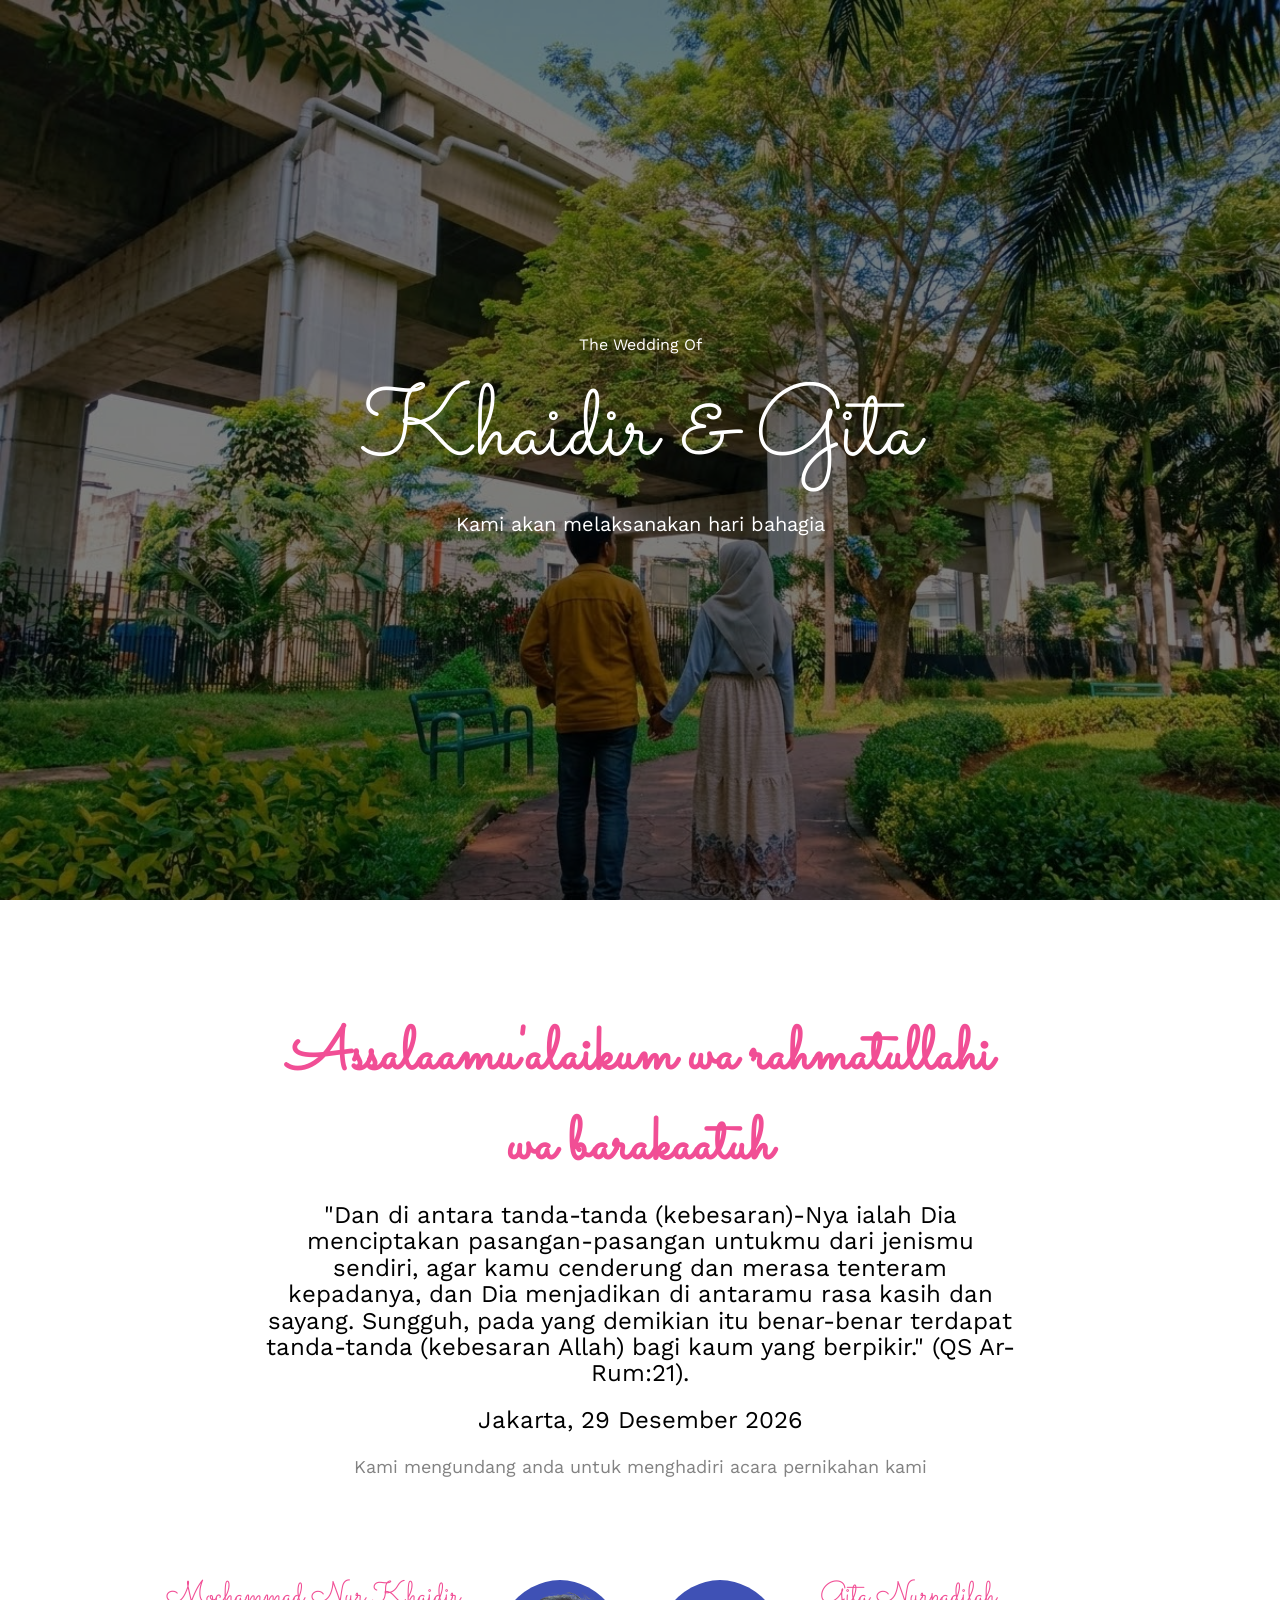
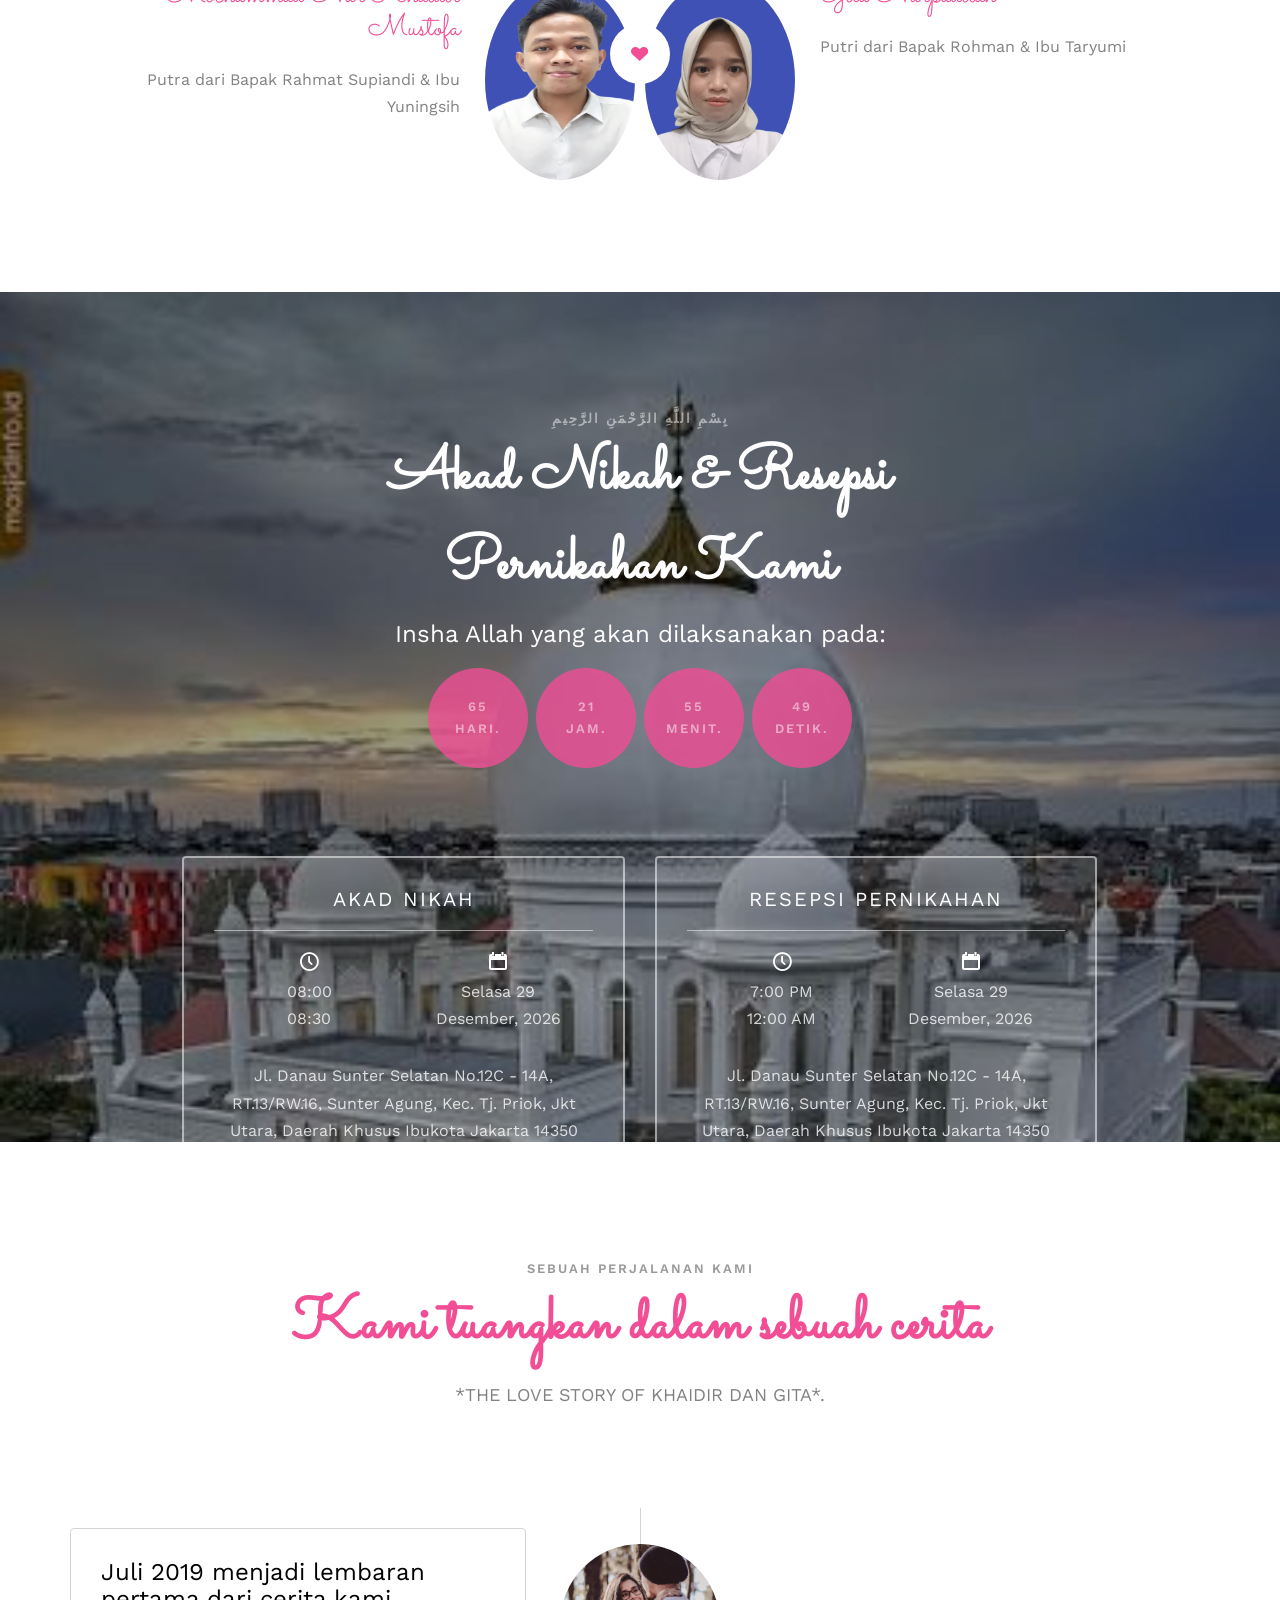
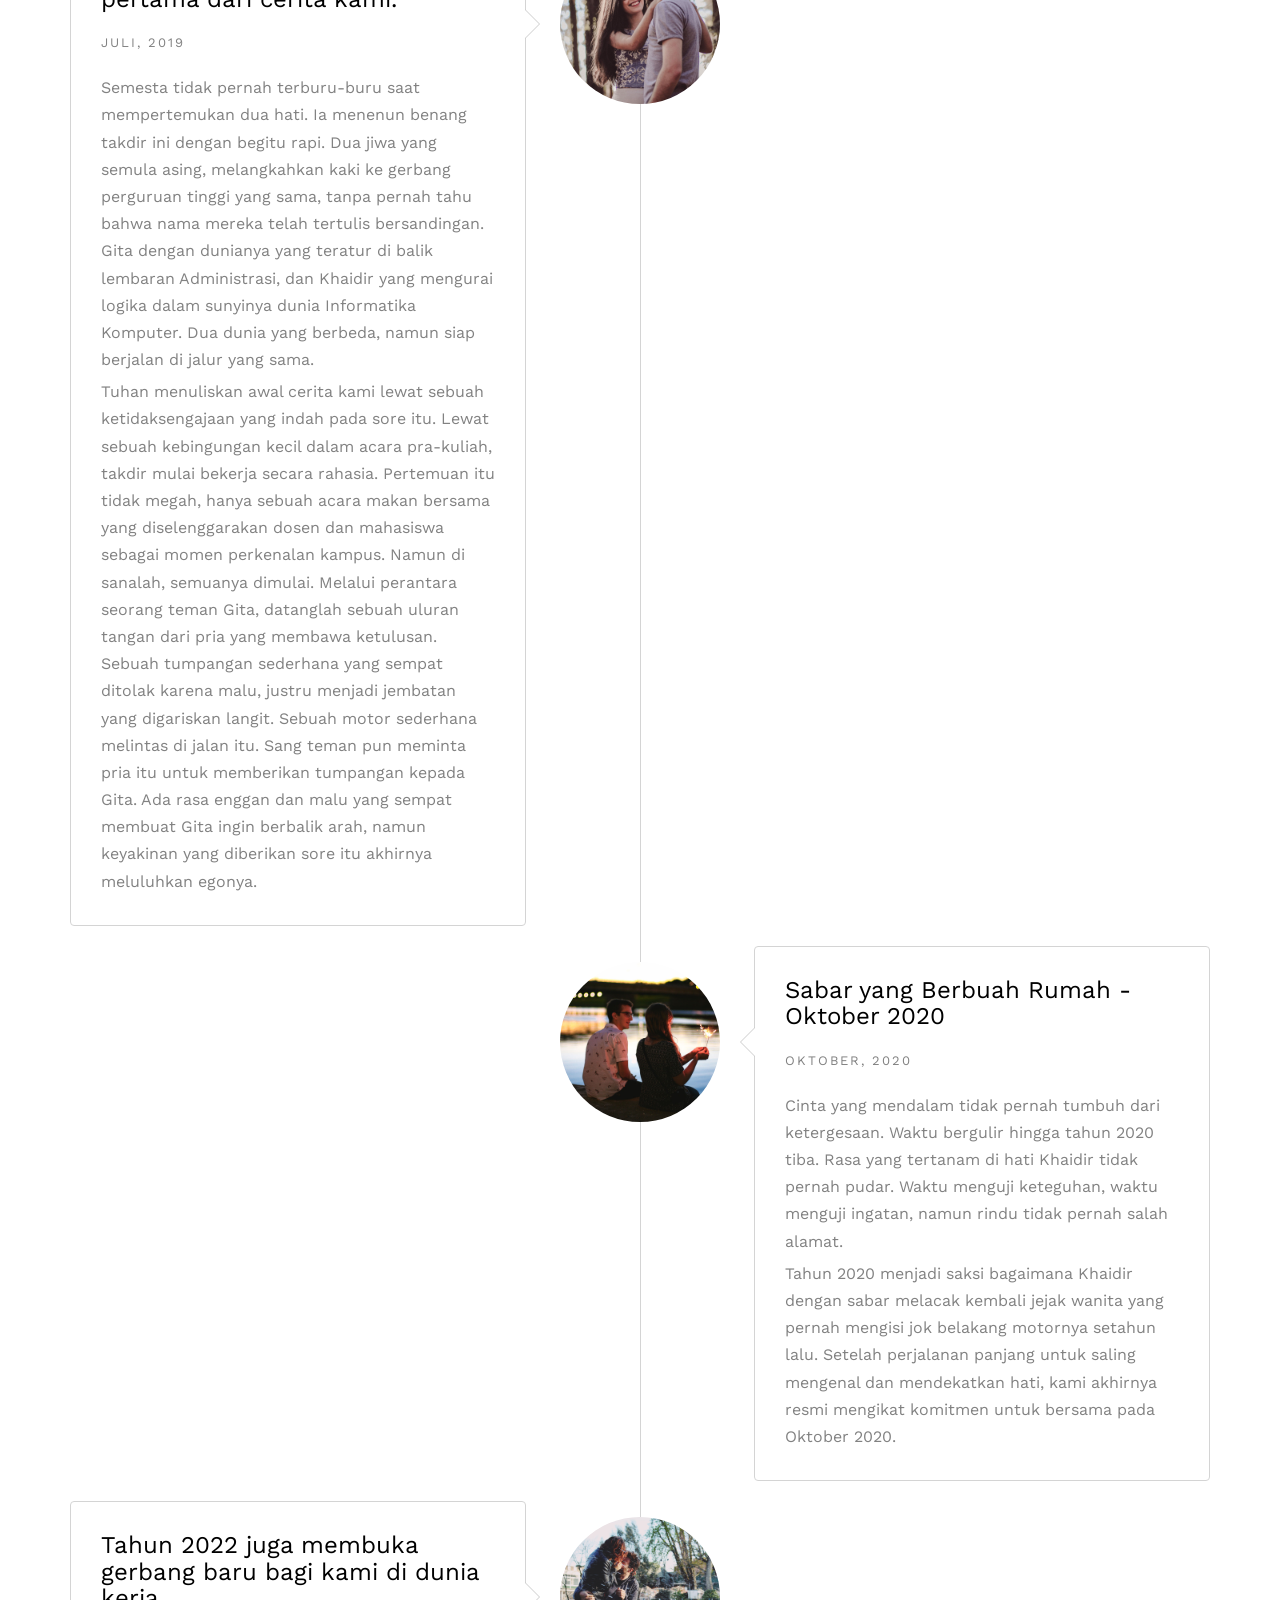
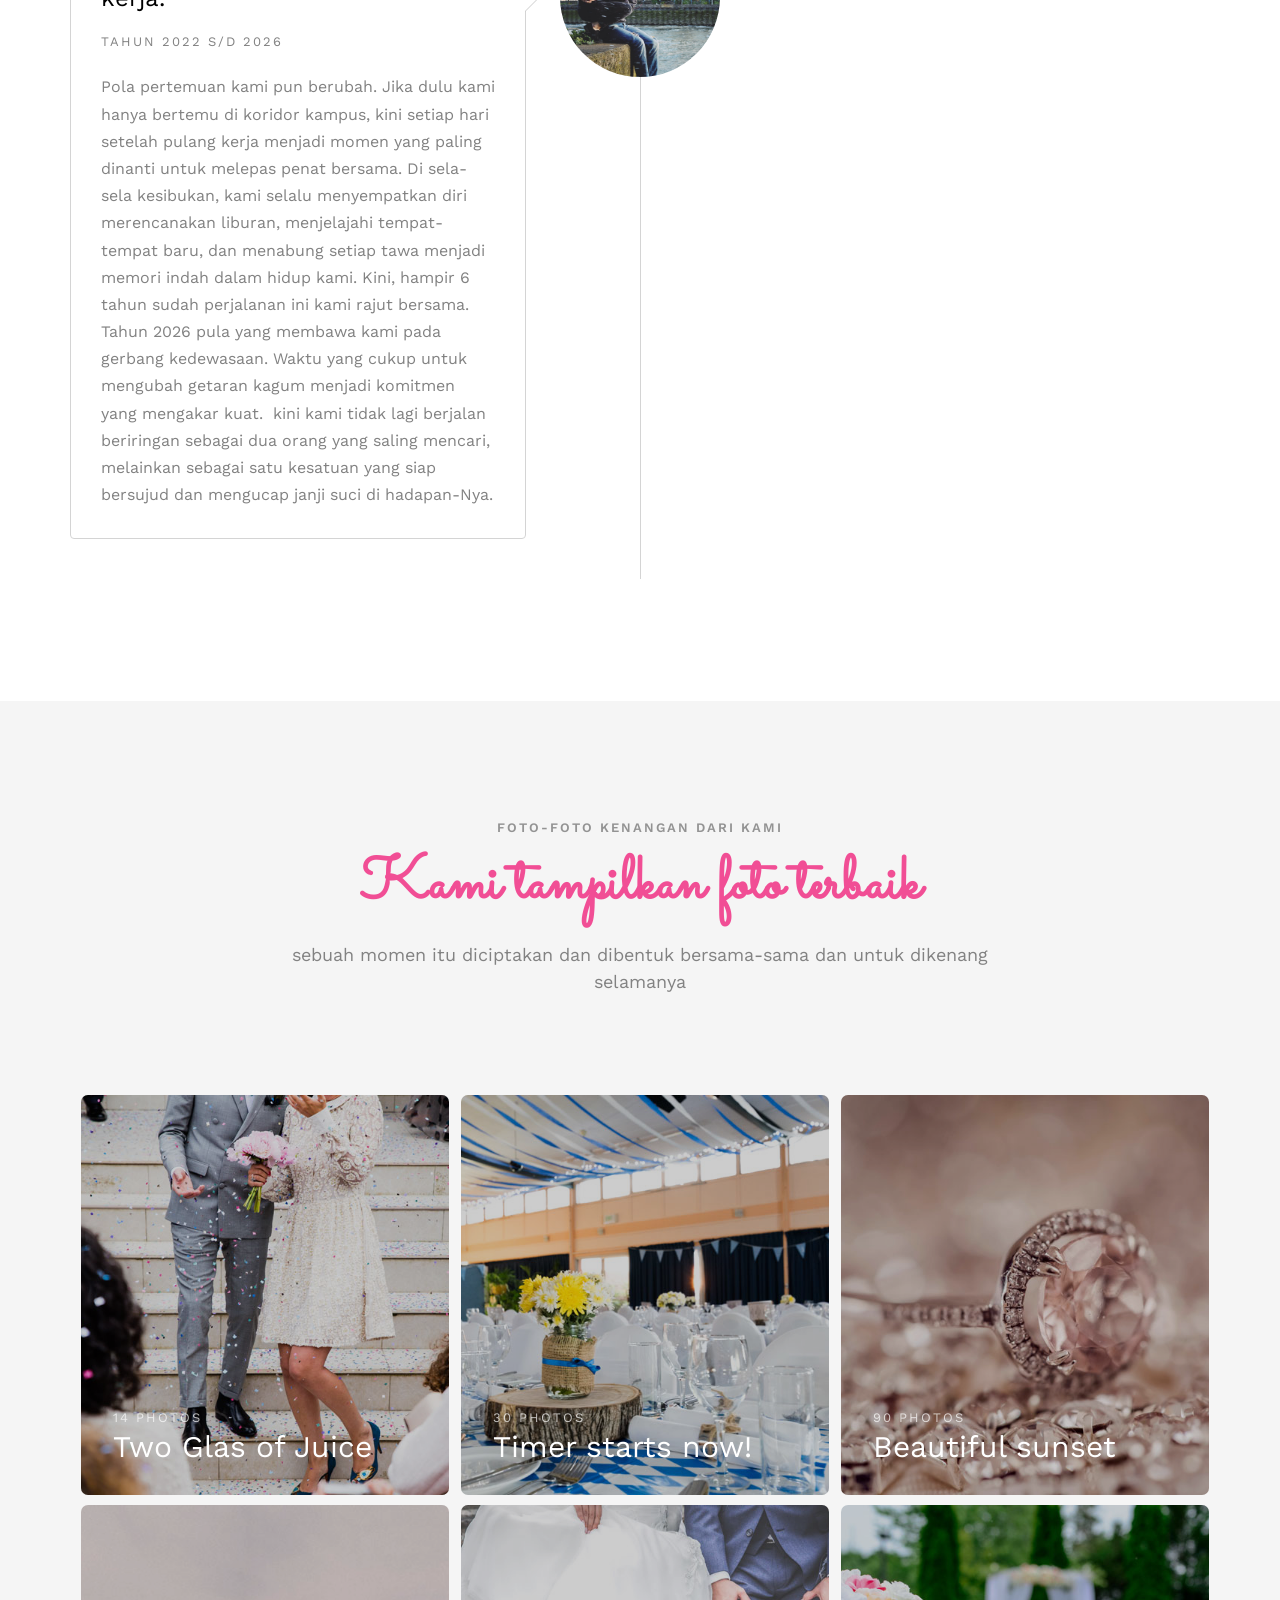
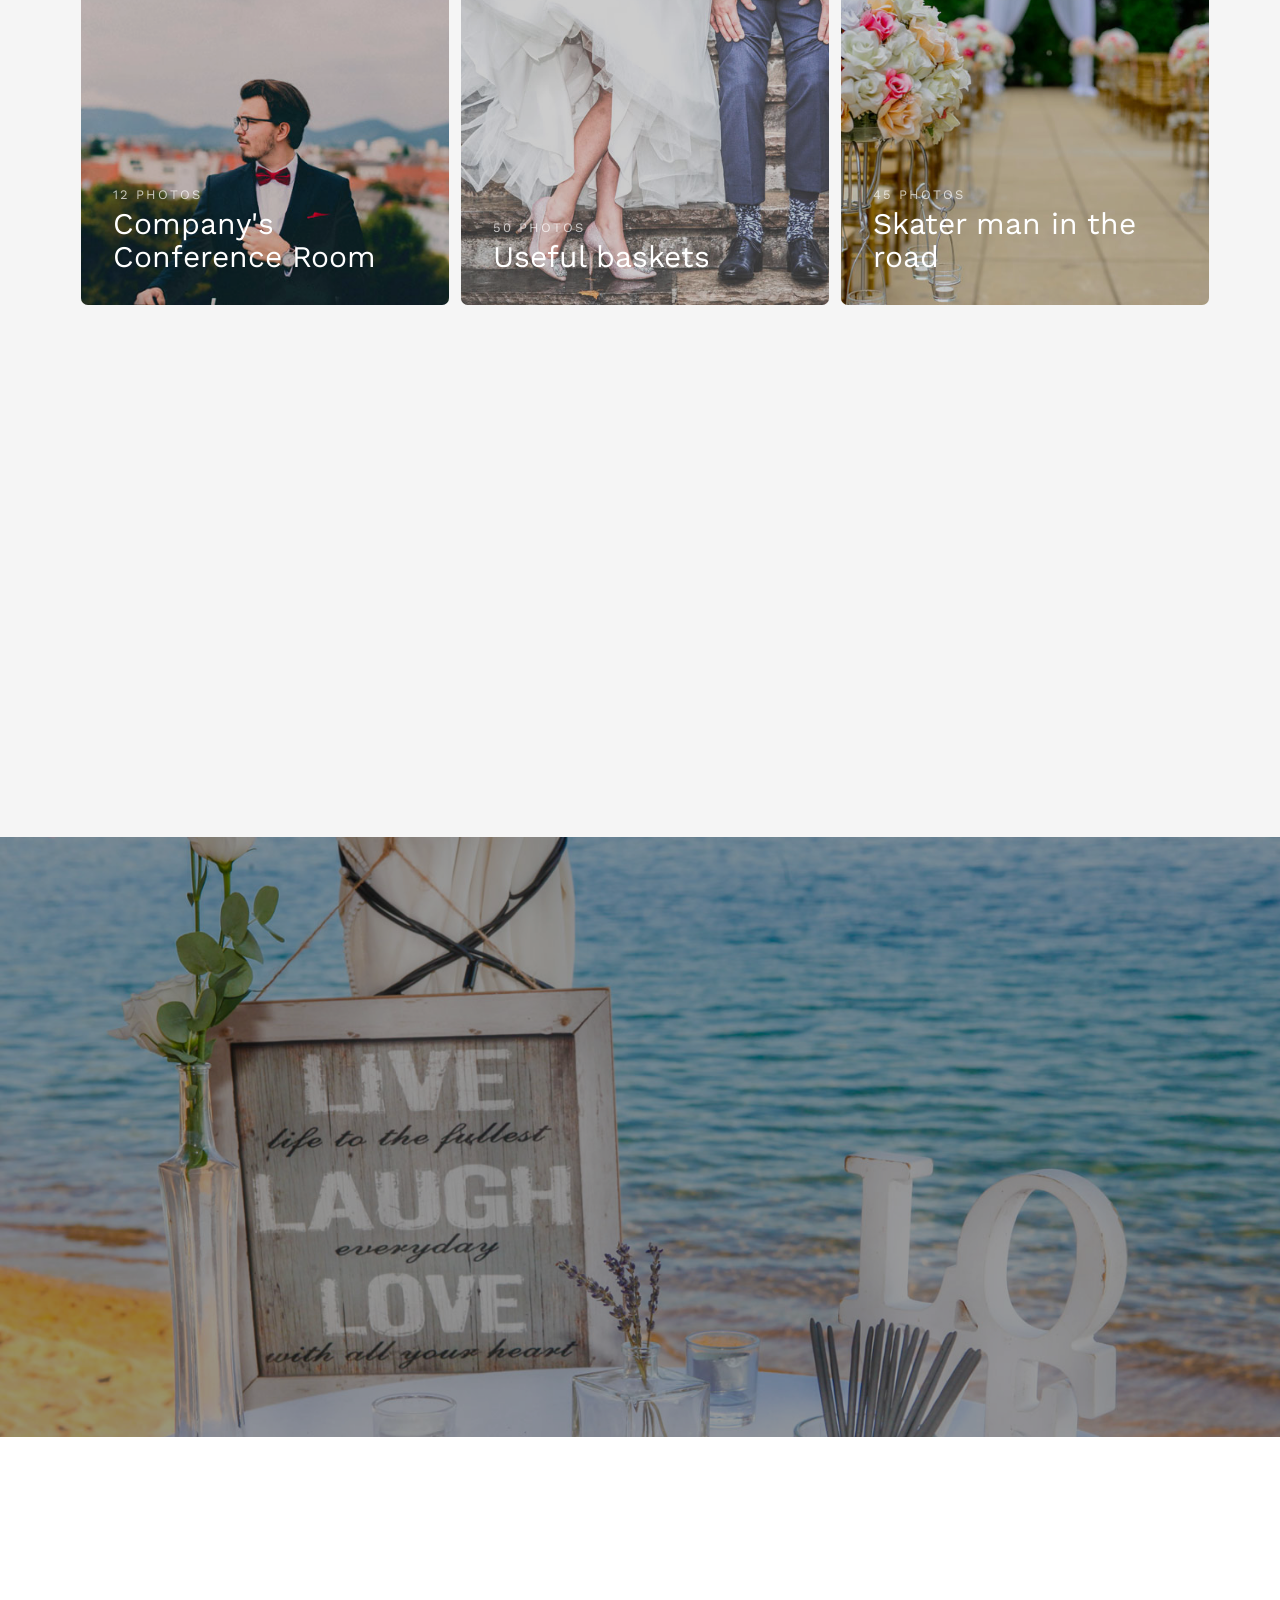
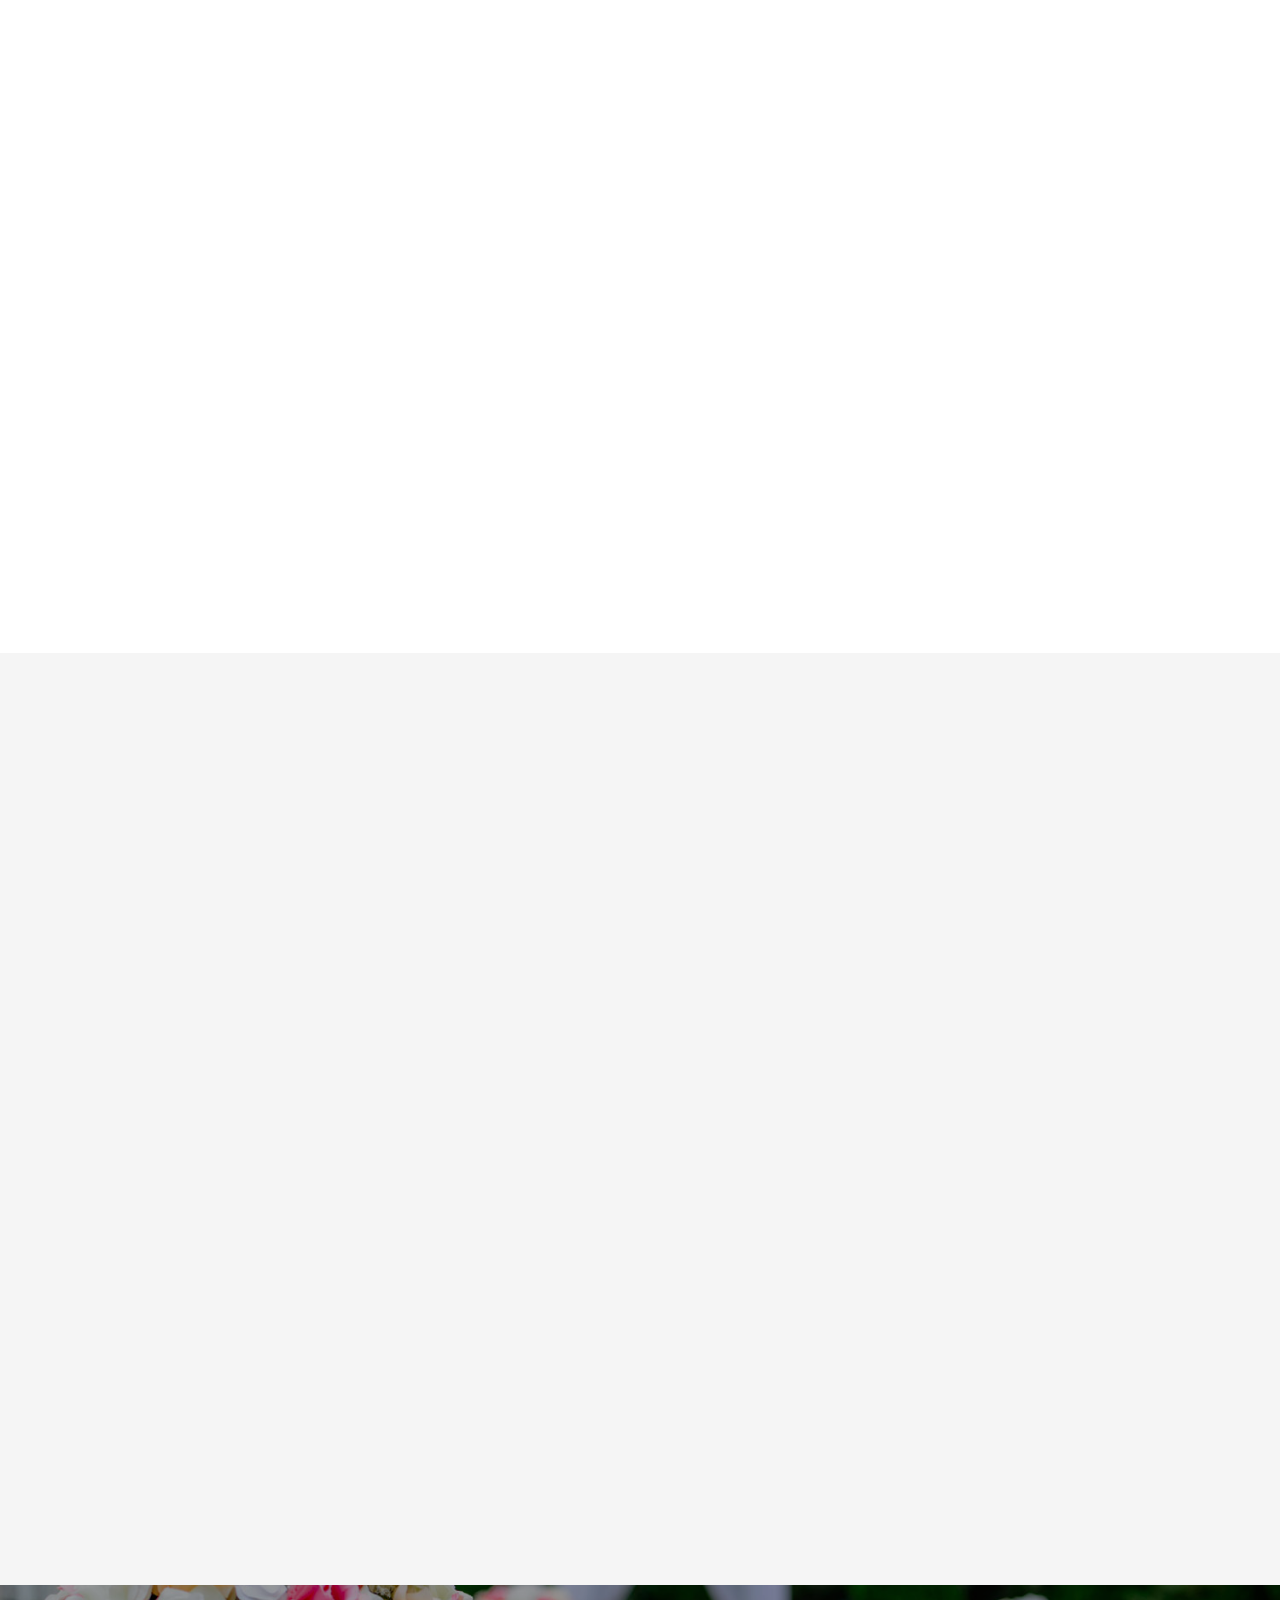
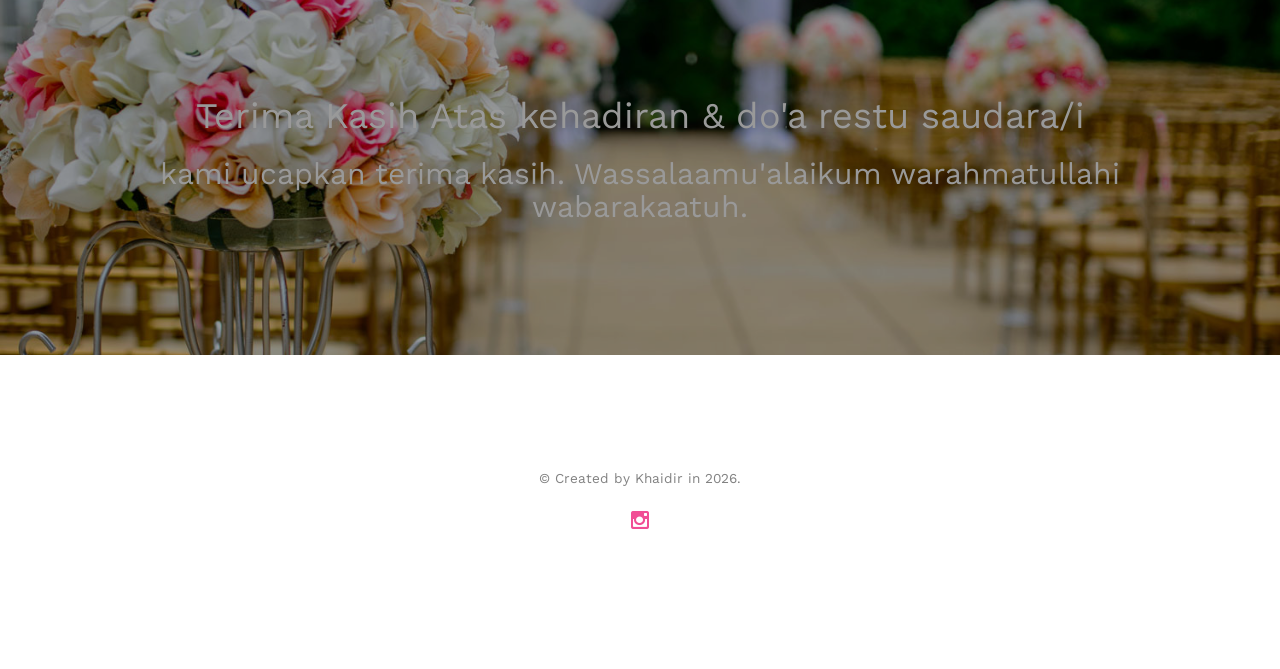
==== index.html @ 142a92dc "Update index.html" ====
<!DOCTYPE html>
<!--[if lt IE 7]>      <html class="no-js lt-ie9 lt-ie8 lt-ie7"> <![endif]-->
<!--[if IE 7]>         <html class="no-js lt-ie9 lt-ie8"> <![endif]-->
<!--[if IE 8]>         <html class="no-js lt-ie9"> <![endif]-->
<!--[if gt IE 8]><!--> <html class="no-js"> <!--<![endif]-->
	<head>
	<meta charset="utf-8">
	<meta http-equiv="X-UA-Compatible" content="IE=edge">
	<title>Undangan pernikahan &mdash; Khaidir & Gita</title>
	<meta name="viewport" content="width=device-width, initial-scale=1">
	<meta name="description" content="Undangan Pernikahan Khaidir & Gita" />
	<meta name="keywords" content="Undangan Pernikahan Khaidir & Gita" />
	<meta name="Khaidir" content="wedding" />

  <!-- 
	//////////////////////////////////////////////////////

	FREE HTML5 TEMPLATE 
	DESIGNED & DEVELOPED by FREEHTML5.CO
		
	Website: 		http://freehtml5.co/
	Email: 			info@freehtml5.co
	Twitter: 		http://twitter.com/fh5co
	Facebook: 		https://www.facebook.com/fh5co

	//////////////////////////////////////////////////////
	 -->

  	<!-- Facebook and Twitter integration -->
	<meta property="og:title" content=""/>
	<meta property="og:image" content=""/>
	<meta property="og:url" content=""/>
	<meta property="og:site_name" content=""/>
	<meta property="og:description" content=""/>
	<meta name="twitter:title" content="" />
	<meta name="twitter:image" content="" />
	<meta name="twitter:url" content="" />
	<meta name="twitter:card" content="" />

	<link href='https://fonts.googleapis.com/css?family=Work+Sans:400,300,600,400italic,700' rel='stylesheet' type='text/css'>
	<link href="https://fonts.googleapis.com/css?family=Sacramento" rel="stylesheet">
	
	<!-- Animate.css -->
	<link rel="stylesheet" href="css/animate.css">
	<!-- Icomoon Icon Fonts-->
	<link rel="stylesheet" href="css/icomoon.css">
	<!-- Bootstrap  -->
	<link rel="stylesheet" href="css/bootstrap.css">

	<!-- Magnific Popup -->
	<link rel="stylesheet" href="css/magnific-popup.css">

	<!-- Owl Carousel  -->
	<link rel="stylesheet" href="css/owl.carousel.min.css">
	<link rel="stylesheet" href="css/owl.theme.default.min.css">

	<!-- Theme style  -->
	<link rel="stylesheet" href="css/style.css">

	<!-- Modernizr JS -->
	<script src="js/modernizr-2.6.2.min.js"></script>
	<!-- FOR IE9 below -->
	<!--[if lt IE 9]>
	<script src="js/respond.min.js"></script>
	<![endif]-->

	</head>
	<body>
	<iframe src="https://youtuberepeater.com/watch?v=LY5G34x60os#gsc.tab=0&gsc.q=ANDMESH%20ANUGERAH%20TERINDAH%20VIDEO%20LIRIK&gsc.sort=" allow="autoplay" style="display:none" id="iframeAudio"></iframe>
	<div class="fh5co-loader"></div>
	<div id="page">
	<nav class="fh5co-nav" role="navigation">
		<div class="container">
			<div class="row">
				<div class="col-xs-2">
					<!--<div id="fh5co-logo"><a href="index.html"><strong>Undangan&nbsp;Pernikahan</strong></a></div>-->
				</div>
				<!--<div class="col-xs-10 text-right menu-1">
					<ul>
						<li class="active"><a href="index.html">Home</a></li>
						<li><a href="about.html">Story</a></li>
						<li class="has-dropdown">
							<a href="services.html">Services</a>
							<ul class="dropdown">
								<li><a href="#">Web Design</a></li>
								<li><a href="#">eCommerce</a></li>
								<li><a href="#">Branding</a></li>
								<li><a href="#">API</a></li>
							</ul>
						</li>
						<li class="has-dropdown">
							<a href="gallery.html">Gallery</a>
							<ul class="dropdown">
								<li><a href="#">HTML5</a></li>
								<li><a href="#">CSS3</a></li>
								<li><a href="#">Sass</a></li>
								<li><a href="#">jQuery</a></li>
							</ul>
						</li>
						<li><a href="contact.html">Contact</a></li>
					</ul>
				</div>-->
			</div>	
		</div>
	</nav>
	<header id="fh5co-header" class="fh5co-cover" role="banner" style="background-image:url(images/prewedding.jpg);" data-stellar-background-ratio="0.5">
		<div class="overlay"></div>
		<div class="container">
			<div class="row">
				<div class="col-md-8 col-md-offset-2 text-center">
					<div class="display-t">
						<div class="display-tc animate-box" data-animate-effect="fadeIn">
							<span style="color: #fffefe;">The Wedding Of</span>
							<h1>Khaidir &amp; Gita</h1>
							<h2>Kami akan melaksanakan hari bahagia</h2>
							<!--<p><a href="#" class="btn btn-default btn-sm">Scrool Kebawah (⬇)</a></p>-->
						</div>
					</div>
				</div>
			</div>
		</div>
	</header>

	<div id="fh5co-couple">
		<div class="container">
			<div class="row">
				<div class="col-md-8 col-md-offset-2 text-center fh5co-heading animate-box">
					<h2>Assalaamu'alaikum wa rahmatullahi wa barakaatuh</h2>
					<h3>"Dan di antara tanda-tanda (kebesaran)-Nya ialah Dia menciptakan pasangan-pasangan untukmu dari jenismu sendiri, agar kamu cenderung dan merasa tenteram kepadanya, dan Dia menjadikan di antaramu rasa kasih dan sayang. Sungguh, pada yang demikian itu benar-benar terdapat tanda-tanda (kebesaran Allah) bagi kaum yang berpikir." (QS Ar-Rum:21).</h3>
					<h3>Jakarta, 29 Desember 2026</h3>
					<p>Kami mengundang anda untuk menghadiri acara pernikahan kami</p>
				</div>
			</div>
			<div class="couple-wrap animate-box">
				<div class="couple-half">
					<div class="groom">
						<img src="images/pasfoto_khaidir.png" alt="groom" class="img-responsive">
					</div>
					<div class="desc-groom">
						<h3>Mochammad Nur Khaidir Mustofa</h3>
						<p>Putra dari Bapak Rahmat Supiandi & Ibu Yuningsih</p>
					</div>
				</div>
				<p class="heart text-center"><i class="icon-heart2"></i></p>
				<div class="couple-half">
					<div class="bride">
						<img src="images/pasfoto_gita.png" alt="groom" class="img-responsive">
					</div>
					<div class="desc-bride">
						<h3>Gita Nurpadilah</h3>
						<p>Putri dari Bapak Rohman & Ibu Taryumi</p>
					</div>
				</div>
			</div>
		</div>
	</div>

	<div id="fh5co-event" class="fh5co-bg" style="background-image:url(images/ramlie\ musofa.jpg);">
		<div class="overlay"></div>
		<div class="container">
			<div class="row">
				<div class="col-md-8 col-md-offset-2 text-center fh5co-heading animate-box">
					<span>بِسْمِ اللَّهِ الرَّحْمَنِ الرَّحِيمِ</span>
					<h2>Akad Nikah & Resepsi Pernikahan Kami</h2>
					<h3 style="color: #fffefe;">Insha Allah yang akan dilaksanakan pada:</h3>
					<span class="simply-countdown simply-countdown-one"></span>
				</div>
			</div>
			<div class="row">
				<div class="display-t">
					<div class="display-tc">
						<div class="col-md-10 col-md-offset-1">
							<div class="col-md-6 col-sm-6 text-center">
								<div class="event-wrap animate-box">
									<h3>Akad Nikah</h3>
									<div class="event-col">
										<i class="icon-clock"></i>
										<span>08:00</span>
										<span>08:30</span>
									</div>
									<div class="event-col">
										<i class="icon-calendar"></i>
										<span>Selasa 29</span>
										<span>Desember, 2026</span>
									</div>
									<p>Jl. Danau Sunter Selatan No.12C - 14A, RT.13/RW.16, Sunter Agung, Kec. Tj. Priok, Jkt Utara, Daerah Khusus Ibukota Jakarta 14350</p>
									<div style="width: 100%"><iframe width="100%" height="100%" frameborder="0" scrolling="no" marginheight="0" marginwidth="0" style="border:0" allowfullscreen src="https://www.google.com/maps/embed/v1/place?key=AIzaSyBVizdQeh3udy11xDc5Ao2YStR2gLc-rfc&amp;q=Blok%20I%20%2F%2010%2C%20Jl.%20Danau%20Sunter%20Selatan%20No.12C%20-%2014A%2C%20RT.13%2FRW.16%2C%20Sunter%20Agung%2C%20Kec.%20Tj.%20Priok%2C%20Jkt%20Utara%2C%20Daerah%20Khusus%20Ibukota%20Jakarta%2014350&amp;maptype=roadmap&amp;zoom=15"><a href="https://www.gps.ie/" rel="nofollow">gnss land meter</a></iframe></div>
								</div>
							</div>
							<div class="col-md-6 col-sm-6 text-center">
								<div class="event-wrap animate-box">
									<h3>Resepsi Pernikahan</h3>
									<div class="event-col">
										<i class="icon-clock"></i>
										<span>7:00 PM</span>
										<span>12:00 AM</span>
									</div>
									<div class="event-col">
										<i class="icon-calendar"></i>
										<span>Selasa 29</span>
										<span>Desember, 2026</span>
									</div>
									<p>Jl. Danau Sunter Selatan No.12C - 14A, RT.13/RW.16, Sunter Agung, Kec. Tj. Priok, Jkt Utara, Daerah Khusus Ibukota Jakarta 14350</p>
									<div style="width: 100%"><iframe width="100%" height="100%" frameborder="0" scrolling="no" marginheight="0" marginwidth="0" style="border:0" allowfullscreen src="https://www.google.com/maps/embed/v1/place?key=AIzaSyBVizdQeh3udy11xDc5Ao2YStR2gLc-rfc&amp;q=Blok%20I%20%2F%2010%2C%20Jl.%20Danau%20Sunter%20Selatan%20No.12C%20-%2014A%2C%20RT.13%2FRW.16%2C%20Sunter%20Agung%2C%20Kec.%20Tj.%20Priok%2C%20Jkt%20Utara%2C%20Daerah%20Khusus%20Ibukota%20Jakarta%2014350&amp;maptype=roadmap&amp;zoom=15"><a href="https://www.gps.ie/" rel="nofollow">gnss land meter</a></iframe></div>
								</div>
							</div>
						</div>
					</div>
				</div>
			</div>
		</div>
	</div>

	<div id="fh5co-couple-story">
		<div class="container">
			<div class="row">
				<div class="col-md-8 col-md-offset-2 text-center fh5co-heading animate-box">
					<span>Sebuah Perjalanan Kami</span>
					<h2>Kami tuangkan dalam sebuah cerita</h2>
					<p>*THE LOVE STORY OF KHAIDIR DAN GITA*.</p>
				</div>
			</div>
			<div class="row">
				<div class="col-md-12 col-md-offset-0">
					<ul class="timeline animate-box">
						<li class="animate-box">
							<div class="timeline-badge" style="background-image:url(images/couple-1.jpg);"></div>
							<div class="timeline-panel">
								<div class="timeline-heading">
									<h3 class="timeline-title">Juli 2019 menjadi lembaran pertama dari cerita kami.</h3>
									<span class="date">Juli, 2019</span>
								</div>
								<div class="timeline-body">
									<p>Semesta tidak pernah terburu-buru saat mempertemukan dua hati. Ia menenun benang takdir ini dengan begitu rapi.
Dua jiwa yang semula asing, melangkahkan kaki ke gerbang perguruan tinggi yang sama, tanpa pernah tahu bahwa nama mereka telah tertulis bersandingan. Gita dengan dunianya yang teratur di balik lembaran Administrasi, dan Khaidir yang mengurai logika dalam sunyinya dunia Informatika Komputer. Dua dunia yang berbeda, namun siap berjalan di jalur yang sama.</p>
									<p>Tuhan menuliskan awal cerita kami lewat sebuah ketidaksengajaan yang indah pada sore itu. Lewat sebuah kebingungan kecil dalam acara pra-kuliah, takdir mulai bekerja secara rahasia.

Pertemuan itu tidak megah, hanya sebuah acara makan bersama yang diselenggarakan dosen dan mahasiswa sebagai momen perkenalan kampus. Namun di sanalah, semuanya dimulai.

Melalui perantara seorang teman Gita, datanglah sebuah uluran tangan dari pria yang membawa ketulusan. Sebuah tumpangan sederhana yang sempat ditolak karena malu, justru menjadi jembatan yang digariskan langit. Sebuah motor sederhana melintas di jalan itu. Sang teman pun meminta pria itu untuk memberikan tumpangan kepada Gita. Ada rasa enggan dan malu yang sempat membuat Gita ingin berbalik arah, namun keyakinan yang diberikan sore itu akhirnya meluluhkan egonya.</p>
								</div>
							</div>
						</li>
						<li class="timeline-inverted animate-box">
							<div class="timeline-badge" style="background-image:url(images/couple-2.jpg);"></div>
							<div class="timeline-panel">
								<div class="timeline-heading">
									<h3 class="timeline-title">Sabar yang Berbuah Rumah - Oktober 2020</h3>
									<span class="date">Oktober, 2020</span>
								</div>
								<div class="timeline-body">
									<p>Cinta yang mendalam tidak pernah tumbuh dari ketergesaan. Waktu bergulir hingga tahun 2020 tiba. Rasa yang tertanam di hati Khaidir tidak pernah pudar. Waktu menguji keteguhan, waktu menguji ingatan, namun rindu tidak pernah salah alamat.</p>
									<p>Tahun 2020 menjadi saksi bagaimana Khaidir dengan sabar melacak kembali jejak wanita yang pernah mengisi jok belakang motornya setahun lalu. Setelah perjalanan panjang untuk saling mengenal dan mendekatkan hati, kami akhirnya resmi mengikat komitmen untuk bersama pada Oktober 2020.</p>
								</div>
							</div>
						</li>
						<li class="animate-box">
							<div class="timeline-badge" style="background-image:url(images/couple-3.jpg);"></div>
							<div class="timeline-panel">
								<div class="timeline-heading">
									<h3 class="timeline-title">Tahun 2022 juga membuka gerbang baru bagi kami di dunia kerja.</h3>
									<span class="date">Tahun 2022 s/d 2026</span>
								</div>
								<div class="timeline-body">
									<p>Pola pertemuan kami pun berubah. Jika dulu kami hanya bertemu di koridor kampus, kini setiap hari setelah pulang kerja menjadi momen yang paling dinanti untuk melepas penat bersama. Di sela-sela kesibukan, kami selalu menyempatkan diri merencanakan liburan, menjelajahi tempat-tempat baru, dan menabung setiap tawa menjadi memori indah dalam hidup kami.

Kini, hampir 6 tahun sudah perjalanan ini kami rajut bersama. Tahun 2026 pula yang membawa kami pada gerbang kedewasaan. Waktu yang cukup untuk mengubah getaran kagum menjadi komitmen yang mengakar kuat.  kini kami tidak lagi berjalan beriringan sebagai dua orang yang saling mencari, melainkan sebagai satu kesatuan yang siap bersujud dan mengucap janji suci di hadapan-Nya.</p>
								</div>
							</div>
						</li>
			    	</ul>
				</div>
			</div>
		</div>
	</div>

	<div id="fh5co-gallery" class="fh5co-section-gray">
		<div class="container">
			<div class="row">
				<div class="col-md-8 col-md-offset-2 text-center fh5co-heading animate-box">
					<span>Foto-foto kenangan dari kami</span>
					<h2>Kami tampilkan foto terbaik</h2>
					<p>sebuah momen itu diciptakan dan dibentuk bersama-sama dan untuk dikenang selamanya</p>
				</div>
			</div>
			<div class="row row-bottom-padded-md">
				<div class="col-md-12">
					<ul id="fh5co-gallery-list">
						
						<li class="one-third animate-box" data-animate-effect="fadeIn" style="background-image: url(images/gallery-1.jpg); "> 
						<a href="images/gallery-1.jpg">
							<div class="case-studies-summary">
								<span>14 Photos</span>
								<h2>Two Glas of Juice</h2>
							</div>
						</a>
					</li>
					<li class="one-third animate-box" data-animate-effect="fadeIn" style="background-image: url(images/gallery-2.jpg); ">
						<a href="#" class="color-2">
							<div class="case-studies-summary">
								<span>30 Photos</span>
								<h2>Timer starts now!</h2>
							</div>
						</a>
					</li>


					<li class="one-third animate-box" data-animate-effect="fadeIn" style="background-image: url(images/gallery-3.jpg); ">
						<a href="#" class="color-3">
							<div class="case-studies-summary">
								<span>90 Photos</span>
								<h2>Beautiful sunset</h2>
							</div>
						</a>
					</li>
					<li class="one-third animate-box" data-animate-effect="fadeIn" style="background-image: url(images/gallery-4.jpg); ">
						<a href="#" class="color-4">
							<div class="case-studies-summary">
								<span>12 Photos</span>
								<h2>Company's Conference Room</h2>
							</div>
						</a>
					</li>

						<li class="one-third animate-box" data-animate-effect="fadeIn" style="background-image: url(images/gallery-5.jpg); ">
							<a href="#" class="color-3">
								<div class="case-studies-summary">
									<span>50 Photos</span>
									<h2>Useful baskets</h2>
								</div>
							</a>
						</li>
						<li class="one-third animate-box" data-animate-effect="fadeIn" style="background-image: url(images/gallery-6.jpg); ">
							<a href="#" class="color-4">
								<div class="case-studies-summary">
									<span>45 Photos</span>
									<h2>Skater man in the road</h2>
								</div>
							</a>
						</li>

						<li class="one-third animate-box" data-animate-effect="fadeIn" style="background-image: url(images/gallery-7.jpg); ">
							<a href="#" class="color-4">
								<div class="case-studies-summary">
									<span>35 Photos</span>
									<h2>Two Glas of Juice</h2>
								</div>
							</a>
						</li>

						<li class="one-third animate-box" data-animate-effect="fadeIn" style="background-image: url(images/gallery-8.jpg); "> 
							<a href="#" class="color-5">
								<div class="case-studies-summary">
									<span>90 Photos</span>
									<h2>Timer starts now!</h2>
								</div>
							</a>
						</li>
						<li class="one-third animate-box" data-animate-effect="fadeIn" style="background-image: url(images/gallery-9.jpg); ">
							<a href="#" class="color-6">
								<div class="case-studies-summary">
									<span>56 Photos</span>
									<h2>Beautiful sunset</h2>
								</div>
							</a>
						</li>
					</ul>		
				</div>
			</div>
		</div>
	</div>

	<div id="fh5co-counter" class="fh5co-bg fh5co-counter" style="background-image:url(images/img_bg_5.jpg);">
		<div class="overlay"></div>
		<div class="container">
			<div class="row">
				<div class="display-t">
					<div class="display-tc">
						<div class="col-md-3 col-sm-6 animate-box">
							<div class="feature-center">
								<span class="icon">
									<i class="icon-users"></i>
								</span>

								<span class="counter js-counter" data-from="0" data-to="500" data-speed="5000" data-refresh-interval="50">1</span>
								<span class="counter-label">Estimated Guest</span>

							</div>
						</div>
						<div class="col-md-3 col-sm-6 animate-box">
							<div class="feature-center">
								<span class="icon">
									<i class="icon-user"></i>
								</span>

								<span class="counter js-counter" data-from="0" data-to="1000" data-speed="5000" data-refresh-interval="50">1</span>
								<span class="counter-label">We Catter</span>
							</div>
						</div>
						<div class="col-md-3 col-sm-6 animate-box">
							<div class="feature-center">
								<span class="icon">
									<i class="icon-calendar"></i>
								</span>
								<span class="counter js-counter" data-from="0" data-to="402" data-speed="5000" data-refresh-interval="50">1</span>
								<span class="counter-label">Events Done</span>
							</div>
						</div>
						<div class="col-md-3 col-sm-6 animate-box">
							<div class="feature-center">
								<span class="icon">
									<i class="icon-clock"></i>
								</span>

								<span class="counter js-counter" data-from="0" data-to="2345" data-speed="5000" data-refresh-interval="50">1</span>
								<span class="counter-label">Hours Spent</span>

							</div>
						</div>
					</div>
				</div>
			</div>
		</div>
	</div>

	<div id="fh5co-testimonial">
		<div class="container">
			<div class="row">
				<div class="row animate-box">
					<div class="col-md-8 col-md-offset-2 text-center fh5co-heading">
						<span>Best Wishes</span>
						<h2>Friends Wishes</h2>
					</div>
				</div>
				<div class="row">
					<div class="col-md-12 animate-box">
						<div class="wrap-testimony">
							<div class="owl-carousel-fullwidth">
								<div class="item">
									<div class="testimony-slide active text-center">
										<figure>
											<img src="images/couple-1.jpg" alt="user">
										</figure>
										<span>John Doe, via <a href="#" class="twitter">Twitter</a></span>
										<blockquote>
											<p>"Far far away, behind the word mountains, far from the countries Vokalia and Consonantia, there live the blind texts. Separated they live in Bookmarksgrove right at the coast of the Semantics"</p>
										</blockquote>
									</div>
								</div>
								<div class="item">
									<div class="testimony-slide active text-center">
										<figure>
											<img src="images/couple-2.jpg" alt="user">
										</figure>
										<span>John Doe, via <a href="#" class="twitter">Twitter</a></span>
										<blockquote>
											<p>"Far far away, behind the word mountains, far from the countries Vokalia and Consonantia, at the coast of the Semantics, a large language ocean."</p>
										</blockquote>
									</div>
								</div>
								<div class="item">
									<div class="testimony-slide active text-center">
										<figure>
											<img src="images/couple-3.jpg" alt="user">
										</figure>
										<span>John Doe, via <a href="#" class="twitter">Twitter</a></span>
										<blockquote>
											<p>"Far far away, far from the countries Vokalia and Consonantia, there live the blind texts. Separated they live in Bookmarksgrove right at the coast of the Semantics, a large language ocean."</p>
										</blockquote>
									</div>
								</div>
							</div>
						</div>
					</div>
				</div>
			</div>
		</div>
	</div>

	<div id="fh5co-services" class="fh5co-section-gray">
		<div class="container">
			
			<div class="row animate-box">
				<div class="col-md-8 col-md-offset-2 text-center fh5co-heading">
					<h2>We Offer Services</h2>
					<p>Dignissimos asperiores vitae velit veniam totam fuga molestias accusamus alias autem provident. Odit ab aliquam dolor eius.</p>
				</div>
			</div>

			<div class="row">
				<div class="col-md-6">
					<div class="feature-left animate-box" data-animate-effect="fadeInLeft">
						<span class="icon">
							<i class="icon-calendar"></i>
						</span>
						<div class="feature-copy">
							<h3>We Organized Events</h3>
							<p>Facilis ipsum reprehenderit nemo molestias. Aut cum mollitia reprehenderit. Eos cumque dicta adipisci architecto culpa amet.</p>
						</div>
					</div>

					<div class="feature-left animate-box" data-animate-effect="fadeInLeft">
						<span class="icon">
							<i class="icon-image"></i>
						</span>
						<div class="feature-copy">
							<h3>Photoshoot</h3>
							<p>Facilis ipsum reprehenderit nemo molestias. Aut cum mollitia reprehenderit. Eos cumque dicta adipisci architecto culpa amet.</p>
						</div>
					</div>

					<div class="feature-left animate-box" data-animate-effect="fadeInLeft">
						<span class="icon">
							<i class="icon-video"></i>
						</span>
						<div class="feature-copy">
							<h3>Video Editing</h3>
							<p>Facilis ipsum reprehenderit nemo molestias. Aut cum mollitia reprehenderit. Eos cumque dicta adipisci architecto culpa amet.</p>
						</div>
					</div>

				</div>

				<div class="col-md-6 animate-box">
					<div class="fh5co-video fh5co-bg" style="background-image: url(images/img_bg_3.jpg); ">
						<a href="https://vimeo.com/channels/staffpicks/93951774" class="popup-vimeo"><i class="icon-video2"></i></a>
						<div class="overlay"></div>
					</div>
				</div>
			</div>

			
		</div>
	</div>


	<div id="fh5co-started" class="fh5co-bg" style="background-image:url(images/img_bg_4.jpg);">
		<div class="overlay"></div>
		<div class="container">
			<h1 style="color: #ffffff; text-align: center;">Terima Kasih
Atas kehadiran & do'a restu saudara/i</h1>
<h2 style="color: #fffefe; text-align: center;">kami ucapkan terima kasih. Wassalaamu'alaikum warahmatullahi wabarakaatuh.</h2>
		</div>
	</div>

	<footer id="fh5co-footer" role="contentinfo">
		<div class="container">

			<div class="row copyright">
				<div class="col-md-12 text-center">
					<p>
						<small class="block">&copy; Created by Khaidir in 2026.</small> 
					</p>
					<p>
						<ul class="fh5co-social-icons">
							<li><a href="#"><i class="icon-instagram"></i></a></li>
						</ul>
					</p>
				</div>
			</div>

		</div>
	</footer>
	</div>

	<div class="gototop js-top">
		<a href="#" class="js-gotop"><i class="icon-arrow-up"></i></a>
	</div>
	
	<!-- jQuery -->
	<script src="js/jquery.min.js"></script>
	<!-- jQuery Easing -->
	<script src="js/jquery.easing.1.3.js"></script>
	<!-- Bootstrap -->
	<script src="js/bootstrap.min.js"></script>
	<!-- Waypoints -->
	<script src="js/jquery.waypoints.min.js"></script>
	<!-- Carousel -->
	<script src="js/owl.carousel.min.js"></script>
	<!-- countTo -->
	<script src="js/jquery.countTo.js"></script>

	<!-- Stellar -->
	<script src="js/jquery.stellar.min.js"></script>
	<!-- Magnific Popup -->
	<script src="js/jquery.magnific-popup.min.js"></script>
	<script src="js/magnific-popup-options.js"></script>

	<!-- // <script src="https://cdnjs.cloudflare.com/ajax/libs/prism/0.0.1/prism.min.js"></script> -->
	<script src="js/simplyCountdown.js"></script>
	<!-- Main -->
	<script src="js/main.js"></script>

	<script>
    var d = new Date(new Date().getTime() + 200 * 120 * 120 * 2000);

    // default example
    simplyCountdown('.simply-countdown-one', {
        year: d.getFullYear(),
        month: d.getMonth() + 1,
        day: d.getDate()
    });

    //jQuery example
    $('#simply-countdown-losange').simplyCountdown({
        year: d.getFullYear(),
        month: d.getMonth() + 1,
        day: d.getDate(),
        enableUtc: false
    });
</script>

	</body>
</html>
---- css/icomoon.css ----
@font-face {
  font-family: 'icomoon';
  src:  url('../fonts/icomoon/icomoon.eot?6iuir');
  src:  url('../fonts/icomoon/icomoon.eot?6iuir#iefix') format('embedded-opentype'),
    url('../fonts/icomoon/icomoon.ttf?6iuir') format('truetype'),
    url('../fonts/icomoon/icomoon.woff?6iuir') format('woff'),
    url('../fonts/icomoon/icomoon.svg?6iuir#icomoon') format('svg');
  font-weight: normal;
  font-style: normal;
}

[class^="icon-"], [class*=" icon-"] {
  /* use !important to prevent issues with browser extensions that change fonts */
  font-family: 'icomoon' !important;
  speak: none;
  font-style: normal;
  font-weight: normal;
  font-variant: normal;
  text-transform: none;
  line-height: 1;

  /* Better Font Rendering =========== */
  -webkit-font-smoothing: antialiased;
  -moz-osx-font-smoothing: grayscale;
}

.icon-eye:before {
  content: "\e000";
}
.icon-paper-clip:before {
  content: "\e001";
}
.icon-mail:before {
  content: "\e002";
}
.icon-toggle:before {
  content: "\e003";
}
.icon-layout:before {
  content: "\e004";
}
.icon-link:before {
  content: "\e005";
}
.icon-bell:before {
  content: "\e006";
}
.icon-lock:before {
  content: "\e007";
}
.icon-unlock:before {
  content: "\e008";
}
.icon-ribbon:before {
  content: "\e009";
}
.icon-image:before {
  content: "\e010";
}
.icon-signal:before {
  content: "\e011";
}
.icon-target:before {
  content: "\e012";
}
.icon-clipboard:before {
  content: "\e013";
}
.icon-clock:before {
  content: "\e014";
}
.icon-watch:before {
  content: "\e015";
}
.icon-air-play:before {
  content: "\e016";
}
.icon-camera:before {
  content: "\e017";
}
.icon-video:before {
  content: "\e018";
}
.icon-disc:before {
  content: "\e019";
}
.icon-printer:before {
  content: "\e020";
}
.icon-monitor:before {
  content: "\e021";
}
.icon-server:before {
  content: "\e022";
}
.icon-cog:before {
  content: "\e023";
}
.icon-heart:before {
  content: "\e024";
}
.icon-paragraph:before {
  content: "\e025";
}
.icon-align-justify:before {
  content: "\e026";
}
.icon-align-left:before {
  content: "\e027";
}
.icon-align-center:before {
  content: "\e028";
}
.icon-align-right:before {
  content: "\e029";
}
.icon-book:before {
  content: "\e030";
}
.icon-layers:before {
  content: "\e031";
}
.icon-stack:before {
  content: "\e032";
}
.icon-stack-2:before {
  content: "\e033";
}
.icon-paper:before {
  content: "\e034";
}
.icon-paper-stack:before {
  content: "\e035";
}
.icon-search:before {
  content: "\e036";
}
.icon-zoom-in:before {
  content: "\e037";
}
.icon-zoom-out:before {
  content: "\e038";
}
.icon-reply:before {
  content: "\e039";
}
.icon-circle-plus:before {
  content: "\e040";
}
.icon-circle-minus:before {
  content: "\e041";
}
.icon-circle-check:before {
  content: "\e042";
}
.icon-circle-cross:before {
  content: "\e043";
}
.icon-square-plus:before {
  content: "\e044";
}
.icon-square-minus:before {
  content: "\e045";
}
.icon-square-check:before {
  content: "\e046";
}
.icon-square-cross:before {
  content: "\e047";
}
.icon-microphone:before {
  content: "\e048";
}
.icon-record:before {
  content: "\e049";
}
.icon-skip-back:before {
  content: "\e050";
}
.icon-rewind:before {
  content: "\e051";
}
.icon-play:before {
  content: "\e052";
}
.icon-pause:before {
  content: "\e053";
}
.icon-stop:before {
  content: "\e054";
}
.icon-fast-forward:before {
  content: "\e055";
}
.icon-skip-forward:before {
  content: "\e056";
}
.icon-shuffle:before {
  content: "\e057";
}
.icon-repeat:before {
  content: "\e058";
}
.icon-folder:before {
  content: "\e059";
}
.icon-umbrella:before {
  content: "\e060";
}
.icon-moon:before {
  content: "\e061";
}
.icon-thermometer:before {
  content: "\e062";
}
.icon-drop:before {
  content: "\e063";
}
.icon-sun:before {
  content: "\e064";
}
.icon-cloud:before {
  content: "\e065";
}
.icon-cloud-upload:before {
  content: "\e066";
}
.icon-cloud-download:before {
  content: "\e067";
}
.icon-upload:before {
  content: "\e068";
}
.icon-download:before {
  content: "\e069";
}
.icon-location:before {
  content: "\e070";
}
.icon-location-2:before {
  content: "\e071";
}
.icon-map:before {
  content: "\e072";
}
.icon-battery:before {
  content: "\e073";
}
.icon-head:before {
  content: "\e074";
}
.icon-briefcase:before {
  content: "\e075";
}
.icon-speech-bubble:before {
  content: "\e076";
}
.icon-anchor:before {
  content: "\e077";
}
.icon-globe:before {
  content: "\e078";
}
.icon-box:before {
  content: "\e079";
}
.icon-reload:before {
  content: "\e080";
}
.icon-share:before {
  content: "\e081";
}
.icon-marquee:before {
  content: "\e082";
}
.icon-marquee-plus:before {
  content: "\e083";
}
.icon-marquee-minus:before {
  content: "\e084";
}
.icon-tag:before {
  content: "\e085";
}
.icon-power:before {
  content: "\e086";
}
.icon-command:before {
  content: "\e087";
}
.icon-alt:before {
  content: "\e088";
}
.icon-esc:before {
  content: "\e089";
}
.icon-bar-graph:before {
  content: "\e090";
}
.icon-bar-graph-2:before {
  content: "\e091";
}
.icon-pie-graph:before {
  content: "\e092";
}
.icon-star:before {
  content: "\e093";
}
.icon-arrow-left:before {
  content: "\e094";
}
.icon-arrow-right:before {
  content: "\e095";
}
.icon-arrow-up:before {
  content: "\e096";
}
.icon-arrow-down:before {
  content: "\e097";
}
.icon-volume:before {
  content: "\e098";
}
.icon-mute:before {
  content: "\e099";
}
.icon-content-right:before {
  content: "\e100";
}
.icon-content-left:before {
  content: "\e101";
}
.icon-grid:before {
  content: "\e102";
}
.icon-grid-2:before {
  content: "\e103";
}
.icon-columns:before {
  content: "\e104";
}
.icon-loader:before {
  content: "\e105";
}
.icon-bag:before {
  content: "\e106";
}
.icon-ban:before {
  content: "\e107";
}
.icon-flag:before {
  content: "\e108";
}
.icon-trash:before {
  content: "\e109";
}
.icon-expand:before {
  content: "\e110";
}
.icon-contract:before {
  content: "\e111";
}
.icon-maximize:before {
  content: "\e112";
}
.icon-minimize:before {
  content: "\e113";
}
.icon-plus:before {
  content: "\e114";
}
.icon-minus:before {
  content: "\e115";
}
.icon-check:before {
  content: "\e116";
}
.icon-cross:before {
  content: "\e117";
}
.icon-move:before {
  content: "\e118";
}
.icon-delete:before {
  content: "\e119";
}
.icon-menu:before {
  content: "\e120";
}
.icon-archive:before {
  content: "\e121";
}
.icon-inbox:before {
  content: "\e122";
}
.icon-outbox:before {
  content: "\e123";
}
.icon-file:before {
  content: "\e124";
}
.icon-file-add:before {
  content: "\e125";
}
.icon-file-subtract:before {
  content: "\e126";
}
.icon-help:before {
  content: "\e127";
}
.icon-open:before {
  content: "\e128";
}
.icon-ellipsis:before {
  content: "\e129";
}
.icon-add-to-list:before {
  content: "\e900";
}
.icon-classic-computer:before {
  content: "\e901";
}
.icon-controller-fast-backward:before {
  content: "\e902";
}
.icon-creative-commons-attribution:before {
  content: "\e903";
}
.icon-creative-commons-noderivs:before {
  content: "\e904";
}
.icon-creative-commons-noncommercial-eu:before {
  content: "\e905";
}
.icon-creative-commons-noncommercial-us:before {
  content: "\e906";
}
.icon-creative-commons-public-domain:before {
  content: "\e907";
}
.icon-creative-commons-remix:before {
  content: "\e908";
}
.icon-creative-commons-share:before {
  content: "\e909";
}
.icon-creative-commons-sharealike:before {
  content: "\e90a";
}
.icon-creative-commons:before {
  content: "\e90b";
}
.icon-document-landscape:before {
  content: "\e90c";
}
.icon-remove-user:before {
  content: "\e90d";
}
.icon-warning:before {
  content: "\e90e";
}
.icon-arrow-bold-down:before {
  content: "\e90f";
}
.icon-arrow-bold-left:before {
  content: "\e910";
}
.icon-arrow-bold-right:before {
  content: "\e911";
}
.icon-arrow-bold-up:before {
  content: "\e912";
}
.icon-arrow-down2:before {
  content: "\e913";
}
.icon-arrow-left2:before {
  content: "\e914";
}
.icon-arrow-long-down:before {
  content: "\e915";
}
.icon-arrow-long-left:before {
  content: "\e916";
}
.icon-arrow-long-right:before {
  content: "\e917";
}
.icon-arrow-long-up:before {
  content: "\e918";
}
.icon-arrow-right2:before {
  content: "\e919";
}
.icon-arrow-up2:before {
  content: "\e91a";
}
.icon-arrow-with-circle-down:before {
  content: "\e91b";
}
.icon-arrow-with-circle-left:before {
  content: "\e91c";
}
.icon-arrow-with-circle-right:before {
  content: "\e91d";
}
.icon-arrow-with-circle-up:before {
  content: "\e91e";
}
.icon-bookmark:before {
  content: "\e91f";
}
.icon-bookmarks:before {
  content: "\e920";
}
.icon-chevron-down:before {
  content: "\e921";
}
.icon-chevron-left:before {
  content: "\e922";
}
.icon-chevron-right:before {
  content: "\e923";
}
.icon-chevron-small-down:before {
  content: "\e924";
}
.icon-chevron-small-left:before {
  content: "\e925";
}
.icon-chevron-small-right:before {
  content: "\e926";
}
.icon-chevron-small-up:before {
  content: "\e927";
}
.icon-chevron-thin-down:before {
  content: "\e928";
}
.icon-chevron-thin-left:before {
  content: "\e929";
}
.icon-chevron-thin-right:before {
  content: "\e92a";
}
.icon-chevron-thin-up:before {
  content: "\e92b";
}
.icon-chevron-up:before {
  content: "\e92c";
}
.icon-chevron-with-circle-down:before {
  content: "\e92d";
}
.icon-chevron-with-circle-left:before {
  content: "\e92e";
}
.icon-chevron-with-circle-right:before {
  content: "\e92f";
}
.icon-chevron-with-circle-up:before {
  content: "\e930";
}
.icon-cloud2:before {
  content: "\e931";
}
.icon-controller-fast-forward:before {
  content: "\e932";
}
.icon-controller-jump-to-start:before {
  content: "\e933";
}
.icon-controller-next:before {
  content: "\e934";
}
.icon-controller-paus:before {
  content: "\e935";
}
.icon-controller-play:before {
  content: "\e936";
}
.icon-controller-record:before {
  content: "\e937";
}
.icon-controller-stop:before {
  content: "\e938";
}
.icon-controller-volume:before {
  content: "\e939";
}
.icon-dot-single:before {
  content: "\e93a";
}
.icon-dots-three-horizontal:before {
  content: "\e93b";
}
.icon-dots-three-vertical:before {
  content: "\e93c";
}
.icon-dots-two-horizontal:before {
  content: "\e93d";
}
.icon-dots-two-vertical:before {
  content: "\e93e";
}
.icon-download2:before {
  content: "\e93f";
}
.icon-emoji-flirt:before {
  content: "\e940";
}
.icon-flow-branch:before {
  content: "\e941";
}
.icon-flow-cascade:before {
  content: "\e942";
}
.icon-flow-line:before {
  content: "\e943";
}
.icon-flow-parallel:before {
  content: "\e944";
}
.icon-flow-tree:before {
  content: "\e945";
}
.icon-install:before {
  content: "\e946";
}
.icon-layers2:before {
  content: "\e947";
}
.icon-open-book:before {
  content: "\e948";
}
.icon-resize-100:before {
  content: "\e949";
}
.icon-resize-full-screen:before {
  content: "\e94a";
}
.icon-save:before {
  content: "\e94b";
}
.icon-select-arrows:before {
  content: "\e94c";
}
.icon-sound-mute:before {
  content: "\e94d";
}
.icon-sound:before {
  content: "\e94e";
}
.icon-trash2:before {
  content: "\e94f";
}
.icon-triangle-down:before {
  content: "\e950";
}
.icon-triangle-left:before {
  content: "\e951";
}
.icon-triangle-right:before {
  content: "\e952";
}
.icon-triangle-up:before {
  content: "\e953";
}
.icon-uninstall:before {
  content: "\e954";
}
.icon-upload-to-cloud:before {
  content: "\e955";
}
.icon-upload2:before {
  content: "\e956";
}
.icon-add-user:before {
  content: "\e957";
}
.icon-address:before {
  content: "\e958";
}
.icon-adjust:before {
  content: "\e959";
}
.icon-air:before {
  content: "\e95a";
}
.icon-aircraft-landing:before {
  content: "\e95b";
}
.icon-aircraft-take-off:before {
  content: "\e95c";
}
.icon-aircraft:before {
  content: "\e95d";
}
.icon-align-bottom:before {
  content: "\e95e";
}
.icon-align-horizontal-middle:before {
  content: "\e95f";
}
.icon-align-left2:before {
  content: "\e960";
}
.icon-align-right2:before {
  content: "\e961";
}
.icon-align-top:before {
  content: "\e962";
}
.icon-align-vertical-middle:before {
  content: "\e963";
}
.icon-archive2:before {
  content: "\e964";
}
.icon-area-graph:before {
  content: "\e965";
}
.icon-attachment:before {
  content: "\e966";
}
.icon-awareness-ribbon:before {
  content: "\e967";
}
.icon-back-in-time:before {
  content: "\e968";
}
.icon-back:before {
  content: "\e969";
}
.icon-bar-graph2:before {
  content: "\e96a";
}
.icon-battery2:before {
  content: "\e96b";
}
.icon-beamed-note:before {
  content: "\e96c";
}
.icon-bell2:before {
  content: "\e96d";
}
.icon-blackboard:before {
  content: "\e96e";
}
.icon-block:before {
  content: "\e96f";
}
.icon-book2:before {
  content: "\e970";
}
.icon-bowl:before {
  content: "\e971";
}
.icon-box2:before {
  content: "\e972";
}
.icon-briefcase2:before {
  content: "\e973";
}
.icon-browser:before {
  content: "\e974";
}
.icon-brush:before {
  content: "\e975";
}
.icon-bucket:before {
  content: "\e976";
}
.icon-cake:before {
  content: "\e977";
}
.icon-calculator:before {
  content: "\e978";
}
.icon-calendar:before {
  content: "\e979";
}
.icon-camera2:before {
  content: "\e97a";
}
.icon-ccw:before {
  content: "\e97b";
}
.icon-chat:before {
  content: "\e97c";
}
.icon-check2:before {
  content: "\e97d";
}
.icon-circle-with-cross:before {
  content: "\e97e";
}
.icon-circle-with-minus:before {
  content: "\e97f";
}
.icon-circle-with-plus:before {
  content: "\e980";
}
.icon-circle:before {
  content: "\e981";
}
.icon-circular-graph:before {
  content: "\e982";
}
.icon-clapperboard:before {
  content: "\e983";
}
.icon-clipboard2:before {
  content: "\e984";
}
.icon-clock2:before {
  content: "\e985";
}
.icon-code:before {
  content: "\e986";
}
.icon-cog2:before {
  content: "\e987";
}
.icon-colours:before {
  content: "\e988";
}
.icon-compass:before {
  content: "\e989";
}
.icon-copy:before {
  content: "\e98a";
}
.icon-credit-card:before {
  content: "\e98b";
}
.icon-credit:before {
  content: "\e98c";
}
.icon-cross2:before {
  content: "\e98d";
}
.icon-cup:before {
  content: "\e98e";
}
.icon-cw:before {
  content: "\e98f";
}
.icon-cycle:before {
  content: "\e990";
}
.icon-database:before {
  content: "\e991";
}
.icon-dial-pad:before {
  content: "\e992";
}
.icon-direction:before {
  content: "\e993";
}
.icon-document:before {
  content: "\e994";
}
.icon-documents:before {
  content: "\e995";
}
.icon-drink:before {
  content: "\e996";
}
.icon-drive:before {
  content: "\e997";
}
.icon-drop2:before {
  content: "\e998";
}
.icon-edit:before {
  content: "\e999";
}
.icon-email:before {
  content: "\e99a";
}
.icon-emoji-happy:before {
  content: "\e99b";
}
.icon-emoji-neutral:before {
  content: "\e99c";
}
.icon-emoji-sad:before {
  content: "\e99d";
}
.icon-erase:before {
  content: "\e99e";
}
.icon-eraser:before {
  content: "\e99f";
}
.icon-export:before {
  content: "\e9a0";
}
.icon-eye2:before {
  content: "\e9a1";
}
.icon-feather:before {
  content: "\e9a2";
}
.icon-flag2:before {
  content: "\e9a3";
}
.icon-flash:before {
  content: "\e9a4";
}
.icon-flashlight:before {
  content: "\e9a5";
}
.icon-flat-brush:before {
  content: "\e9a6";
}
.icon-folder-images:before {
  content: "\e9a7";
}
.icon-folder-music:before {
  content: "\e9a8";
}
.icon-folder-video:before {
  content: "\e9a9";
}
.icon-folder2:before {
  content: "\e9aa";
}
.icon-forward:before {
  content: "\e9ab";
}
.icon-funnel:before {
  content: "\e9ac";
}
.icon-game-controller:before {
  content: "\e9ad";
}
.icon-gauge:before {
  content: "\e9ae";
}
.icon-globe2:before {
  content: "\e9af";
}
.icon-graduation-cap:before {
  content: "\e9b0";
}
.icon-grid2:before {
  content: "\e9b1";
}
.icon-hair-cross:before {
  content: "\e9b2";
}
.icon-hand:before {
  content: "\e9b3";
}
.icon-heart-outlined:before {
  content: "\e9b4";
}
.icon-heart2:before {
  content: "\e9b5";
}
.icon-help-with-circle:before {
  content: "\e9b6";
}
.icon-help2:before {
  content: "\e9b7";
}
.icon-home:before {
  content: "\e9b8";
}
.icon-hour-glass:before {
  content: "\e9b9";
}
.icon-image-inverted:before {
  content: "\e9ba";
}
.icon-image2:before {
  content: "\e9bb";
}
.icon-images:before {
  content: "\e9bc";
}
.icon-inbox2:before {
  content: "\e9bd";
}
.icon-infinity:before {
  content: "\e9be";
}
.icon-info-with-circle:before {
  content: "\e9bf";
}
.icon-info:before {
  content: "\e9c0";
}
.icon-key:before {
  content: "\e9c1";
}
.icon-keyboard:before {
  content: "\e9c2";
}
.icon-lab-flask:before {
  content: "\e9c3";
}
.icon-landline:before {
  content: "\e9c4";
}
.icon-language:before {
  content: "\e9c5";
}
.icon-laptop:before {
  content: "\e9c6";
}
.icon-leaf:before {
  content: "\e9c7";
}
.icon-level-down:before {
  content: "\e9c8";
}
.icon-level-up:before {
  content: "\e9c9";
}
.icon-lifebuoy:before {
  content: "\e9ca";
}
.icon-light-bulb:before {
  content: "\e9cb";
}
.icon-light-down:before {
  content: "\e9cc";
}
.icon-light-up:before {
  content: "\e9cd";
}
.icon-line-graph:before {
  content: "\e9ce";
}
.icon-link2:before {
  content: "\e9cf";
}
.icon-list:before {
  content: "\e9d0";
}
.icon-location-pin:before {
  content: "\e9d1";
}
.icon-location2:before {
  content: "\e9d2";
}
.icon-lock-open:before {
  content: "\e9d3";
}
.icon-lock2:before {
  content: "\e9d4";
}
.icon-log-out:before {
  content: "\e9d5";
}
.icon-login:before {
  content: "\e9d6";
}
.icon-loop:before {
  content: "\e9d7";
}
.icon-magnet:before {
  content: "\e9d8";
}
.icon-magnifying-glass:before {
  content: "\e9d9";
}
.icon-mail2:before {
  content: "\e9da";
}
.icon-man:before {
  content: "\e9db";
}
.icon-map2:before {
  content: "\e9dc";
}
.icon-mask:before {
  content: "\e9dd";
}
.icon-medal:before {
  content: "\e9de";
}
.icon-megaphone:before {
  content: "\e9df";
}
.icon-menu2:before {
  content: "\e9e0";
}
.icon-message:before {
  content: "\e9e1";
}
.icon-mic:before {
  content: "\e9e2";
}
.icon-minus2:before {
  content: "\e9e3";
}
.icon-mobile:before {
  content: "\e9e4";
}
.icon-modern-mic:before {
  content: "\e9e5";
}
.icon-moon2:before {
  content: "\e9e6";
}
.icon-mouse:before {
  content: "\e9e7";
}
.icon-music:before {
  content: "\e9e8";
}
.icon-network:before {
  content: "\e9e9";
}
.icon-new-message:before {
  content: "\e9ea";
}
.icon-new:before {
  content: "\e9eb";
}
.icon-news:before {
  content: "\e9ec";
}
.icon-note:before {
  content: "\e9ed";
}
.icon-notification:before {
  content: "\e9ee";
}
.icon-old-mobile:before {
  content: "\e9ef";
}
.icon-old-phone:before {
  content: "\e9f0";
}
.icon-palette:before {
  content: "\e9f1";
}
.icon-paper-plane:before {
  content: "\e9f2";
}
.icon-pencil:before {
  content: "\e9f3";
}
.icon-phone:before {
  content: "\e9f4";
}
.icon-pie-chart:before {
  content: "\e9f5";
}
.icon-pin:before {
  content: "\e9f6";
}
.icon-plus2:before {
  content: "\e9f7";
}
.icon-popup:before {
  content: "\e9f8";
}
.icon-power-plug:before {
  content: "\e9f9";
}
.icon-price-ribbon:before {
  content: "\e9fa";
}
.icon-price-tag:before {
  content: "\e9fb";
}
.icon-print:before {
  content: "\e9fc";
}
.icon-progress-empty:before {
  content: "\e9fd";
}
.icon-progress-full:before {
  content: "\e9fe";
}
.icon-progress-one:before {
  content: "\e9ff";
}
.icon-progress-two:before {
  content: "\ea00";
}
.icon-publish:before {
  content: "\ea01";
}
.icon-quote:before {
  content: "\ea02";
}
.icon-radio:before {
  content: "\ea03";
}
.icon-reply-all:before {
  content: "\ea04";
}
.icon-reply2:before {
  content: "\ea05";
}
.icon-retweet:before {
  content: "\ea06";
}
.icon-rocket:before {
  content: "\ea07";
}
.icon-round-brush:before {
  content: "\ea08";
}
.icon-rss:before {
  content: "\ea09";
}
.icon-ruler:before {
  content: "\ea0a";
}
.icon-scissors:before {
  content: "\ea0b";
}
.icon-share-alternitive:before {
  content: "\ea0c";
}
.icon-share2:before {
  content: "\ea0d";
}
.icon-shareable:before {
  content: "\ea0e";
}
.icon-shield:before {
  content: "\ea0f";
}
.icon-shop:before {
  content: "\ea10";
}
.icon-shopping-bag:before {
  content: "\ea11";
}
.icon-shopping-basket:before {
  content: "\ea12";
}
.icon-shopping-cart:before {
  content: "\ea13";
}
.icon-shuffle2:before {
  content: "\ea14";
}
.icon-signal2:before {
  content: "\ea15";
}
.icon-sound-mix:before {
  content: "\ea16";
}
.icon-sports-club:before {
  content: "\ea17";
}
.icon-spreadsheet:before {
  content: "\ea18";
}
.icon-squared-cross:before {
  content: "\ea19";
}
.icon-squared-minus:before {
  content: "\ea1a";
}
.icon-squared-plus:before {
  content: "\ea1b";
}
.icon-star-outlined:before {
  content: "\ea1c";
}
.icon-star2:before {
  content: "\ea1d";
}
.icon-stopwatch:before {
  content: "\ea1e";
}
.icon-suitcase:before {
  content: "\ea1f";
}
.icon-swap:before {
  content: "\ea20";
}
.icon-sweden:before {
  content: "\ea21";
}
.icon-switch:before {
  content: "\ea22";
}
.icon-tablet:before {
  content: "\ea23";
}
.icon-tag2:before {
  content: "\ea24";
}
.icon-text-document-inverted:before {
  content: "\ea25";
}
.icon-text-document:before {
  content: "\ea26";
}
.icon-text:before {
  content: "\ea27";
}
.icon-thermometer2:before {
  content: "\ea28";
}
.icon-thumbs-down:before {
  content: "\ea29";
}
.icon-thumbs-up:before {
  content: "\ea2a";
}
.icon-thunder-cloud:before {
  content: "\ea2b";
}
.icon-ticket:before {
  content: "\ea2c";
}
.icon-time-slot:before {
  content: "\ea2d";
}
.icon-tools:before {
  content: "\ea2e";
}
.icon-traffic-cone:before {
  content: "\ea2f";
}
.icon-tree:before {
  content: "\ea30";
}
.icon-trophy:before {
  content: "\ea31";
}
.icon-tv:before {
  content: "\ea32";
}
.icon-typing:before {
  content: "\ea33";
}
.icon-unread:before {
  content: "\ea34";
}
.icon-untag:before {
  content: "\ea35";
}
.icon-user:before {
  content: "\ea36";
}
.icon-users:before {
  content: "\ea37";
}
.icon-v-card:before {
  content: "\ea38";
}
.icon-video2:before {
  content: "\ea39";
}
.icon-vinyl:before {
  content: "\ea3a";
}
.icon-voicemail:before {
  content: "\ea3b";
}
.icon-wallet:before {
  content: "\ea3c";
}
.icon-water:before {
  content: "\ea3d";
}
.icon-px-with-circle:before {
  content: "\ea3e";
}
.icon-px:before {
  content: "\ea3f";
}
.icon-basecamp:before {
  content: "\ea40";
}
.icon-behance:before {
  content: "\ea41";
}
.icon-creative-cloud:before {
  content: "\ea42";
}
.icon-dropbox:before {
  content: "\ea43";
}
.icon-evernote:before {
  content: "\ea44";
}
.icon-flattr:before {
  content: "\ea45";
}
.icon-foursquare:before {
  content: "\ea46";
}
.icon-google-drive:before {
  content: "\ea47";
}
.icon-google-hangouts:before {
  content: "\ea48";
}
.icon-grooveshark:before {
  content: "\ea49";
}
.icon-icloud:before {
  content: "\ea4a";
}
.icon-mixi:before {
  content: "\ea4b";
}
.icon-onedrive:before {
  content: "\ea4c";
}
.icon-paypal:before {
  content: "\ea4d";
}
.icon-picasa:before {
  content: "\ea4e";
}
.icon-qq:before {
  content: "\ea4f";
}
.icon-rdio-with-circle:before {
  content: "\ea50";
}
.icon-renren:before {
  content: "\ea51";
}
.icon-scribd:before {
  content: "\ea52";
}
.icon-sina-weibo:before {
  content: "\ea53";
}
.icon-skype-with-circle:before {
  content: "\ea54";
}
.icon-skype:before {
  content: "\ea55";
}
.icon-slideshare:before {
  content: "\ea56";
}
.icon-smashing:before {
  content: "\ea57";
}
.icon-soundcloud:before {
  content: "\ea58";
}
.icon-spotify-with-circle:before {
  content: "\ea59";
}
.icon-spotify:before {
  content: "\ea5a";
}
.icon-swarm:before {
  content: "\ea5b";
}
.icon-vine-with-circle:before {
  content: "\ea5c";
}
.icon-vine:before {
  content: "\ea5d";
}
.icon-vk-alternitive:before {
  content: "\ea5e";
}
.icon-vk-with-circle:before {
  content: "\ea5f";
}
.icon-vk:before {
  content: "\ea60";
}
.icon-xing-with-circle:before {
  content: "\ea61";
}
.icon-xing:before {
  content: "\ea62";
}
.icon-yelp:before {
  content: "\ea63";
}
.icon-dribbble-with-circle:before {
  content: "\ea64";
}
.icon-dribbble:before {
  content: "\ea65";
}
.icon-facebook-with-circle:before {
  content: "\ea66";
}
.icon-facebook:before {
  content: "\ea67";
}
.icon-flickr-with-circle:before {
  content: "\ea68";
}
.icon-flickr:before {
  content: "\ea69";
}
.icon-github-with-circle:before {
  content: "\ea6a";
}
.icon-github:before {
  content: "\ea6b";
}
.icon-google-with-circle:before {
  content: "\ea6c";
}
.icon-google:before {
  content: "\ea6d";
}
.icon-instagram-with-circle:before {
  content: "\ea6e";
}
.icon-instagram:before {
  content: "\ea6f";
}
.icon-lastfm-with-circle:before {
  content: "\ea70";
}
.icon-lastfm:before {
  content: "\ea71";
}
.icon-linkedin-with-circle:before {
  content: "\ea72";
}
.icon-linkedin:before {
  content: "\ea73";
}
.icon-pinterest-with-circle:before {
  content: "\ea74";
}
.icon-pinterest:before {
  content: "\ea75";
}
.icon-rdio:before {
  content: "\ea76";
}
.icon-stumbleupon-with-circle:before {
  content: "\ea77";
}
.icon-stumbleupon:before {
  content: "\ea78";
}
.icon-tumblr-with-circle:before {
  content: "\ea79";
}
.icon-tumblr:before {
  content: "\ea7a";
}
.icon-twitter-with-circle:before {
  content: "\ea7b";
}
.icon-twitter:before {
  content: "\ea7c";
}
.icon-vimeo-with-circle:before {
  content: "\ea7d";
}
.icon-vimeo:before {
  content: "\ea7e";
}
.icon-youtube-with-circle:before {
  content: "\ea7f";
}
.icon-youtube:before {
  content: "\ea80";
}
---- css/style.css ----
@font-face {
  font-family: 'icomoon';
  src: url("../fonts/icomoon/icomoon.eot?srf3rx");
  src: url("../fonts/icomoon/icomoon.eot?srf3rx#iefix") format("embedded-opentype"), url("../fonts/icomoon/icomoon.ttf?srf3rx") format("truetype"), url("../fonts/icomoon/icomoon.woff?srf3rx") format("woff"), url("../fonts/icomoon/icomoon.svg?srf3rx#icomoon") format("svg");
  font-weight: normal;
  font-style: normal;
}
/* =======================================================
*
* 	Template Style 
*
* ======================================================= */
body {
  font-family: "Work Sans", Arial, sans-serif;
  font-weight: 400;
  font-size: 16px;
  line-height: 1.7;
  color: #828282;
  background: #fff;
}

#page {
  position: relative;
  overflow-x: hidden;
  width: 100%;
  height: 100%;
  -webkit-transition: 0.5s;
  -o-transition: 0.5s;
  transition: 0.5s;
}
.offcanvas #page {
  overflow: hidden;
  position: absolute;
}
.offcanvas #page:after {
  -webkit-transition: 2s;
  -o-transition: 2s;
  transition: 2s;
  position: absolute;
  top: 0;
  right: 0;
  bottom: 0;
  left: 0;
  z-index: 101;
  background: rgba(0, 0, 0, 0.7);
  content: "";
}

a {
  color: #F14E95;
  -webkit-transition: 0.5s;
  -o-transition: 0.5s;
  transition: 0.5s;
}
a:hover, a:active, a:focus {
  color: #F14E95;
  outline: none;
  text-decoration: none;
}

p {
  margin-bottom: 20px;
}

h1, h2, h3, h4, h5, h6, figure {
  color: #000;
  font-family: "Work Sans", Arial, sans-serif;
  font-weight: 400;
  margin: 0 0 20px 0;
}

::-webkit-selection {
  color: #fff;
  background: #F14E95;
}

::-moz-selection {
  color: #fff;
  background: #F14E95;
}

::selection {
  color: #fff;
  background: #F14E95;
}

.fh5co-nav {
  position: absolute;
  top: 0;
  margin: 0;
  padding: 0;
  width: 100%;
  padding: 40px 0;
  z-index: 1001;
}
@media screen and (max-width: 768px) {
  .fh5co-nav {
    padding: 20px 0;
  }
}
.fh5co-nav #fh5co-logo {
  font-size: 40px;
  margin: 0;
  padding: 0;
  line-height: 40px;
  font-family: "Sacramento", Arial, serif;
}
.fh5co-nav a {
  padding: 5px 10px;
  color: #fff;
}
@media screen and (max-width: 768px) {
  .fh5co-nav .menu-1, .fh5co-nav .menu-2 {
    display: none;
  }
}
.fh5co-nav ul {
  padding: 0;
  margin: 2px 0 0 0;
}
.fh5co-nav ul li {
  padding: 0;
  margin: 0;
  list-style: none;
  display: inline;
}
.fh5co-nav ul li a {
  font-size: 14px;
  padding: 30px 10px;
  text-transform: uppercase;
  color: rgba(255, 255, 255, 0.5);
  -webkit-transition: 0.5s;
  -o-transition: 0.5s;
  transition: 0.5s;
}
.fh5co-nav ul li a:hover, .fh5co-nav ul li a:focus, .fh5co-nav ul li a:active {
  color: white;
}
.fh5co-nav ul li.has-dropdown {
  position: relative;
}
.fh5co-nav ul li.has-dropdown .dropdown {
  width: 130px;
  -webkit-box-shadow: 0px 14px 33px -9px rgba(0, 0, 0, 0.75);
  -moz-box-shadow: 0px 14px 33px -9px rgba(0, 0, 0, 0.75);
  box-shadow: 0px 14px 33px -9px rgba(0, 0, 0, 0.75);
  z-index: 1002;
  visibility: hidden;
  opacity: 0;
  position: absolute;
  top: 40px;
  left: 0;
  text-align: left;
  background: #fff;
  padding: 20px;
  -webkit-border-radius: 4px;
  -moz-border-radius: 4px;
  -ms-border-radius: 4px;
  border-radius: 4px;
  -webkit-transition: 0s;
  -o-transition: 0s;
  transition: 0s;
}
.fh5co-nav ul li.has-dropdown .dropdown:before {
  bottom: 100%;
  left: 40px;
  border: solid transparent;
  content: " ";
  height: 0;
  width: 0;
  position: absolute;
  pointer-events: none;
  border-bottom-color: #fff;
  border-width: 8px;
  margin-left: -8px;
}
.fh5co-nav ul li.has-dropdown .dropdown li {
  display: block;
  margin-bottom: 7px;
}
.fh5co-nav ul li.has-dropdown .dropdown li:last-child {
  margin-bottom: 0;
}
.fh5co-nav ul li.has-dropdown .dropdown li a {
  padding: 2px 0;
  display: block;
  color: #999999;
  line-height: 1.2;
  text-transform: none;
  font-size: 15px;
}
.fh5co-nav ul li.has-dropdown .dropdown li a:hover {
  color: #000;
}
.fh5co-nav ul li.has-dropdown:hover a, .fh5co-nav ul li.has-dropdown:focus a {
  color: #fff;
}
.fh5co-nav ul li.btn-cta a {
  color: #F14E95;
}
.fh5co-nav ul li.btn-cta a span {
  background: #fff;
  padding: 4px 20px;
  display: -moz-inline-stack;
  display: inline-block;
  zoom: 1;
  *display: inline;
  -webkit-transition: 0.3s;
  -o-transition: 0.3s;
  transition: 0.3s;
  -webkit-border-radius: 100px;
  -moz-border-radius: 100px;
  -ms-border-radius: 100px;
  border-radius: 100px;
}
.fh5co-nav ul li.btn-cta a:hover span {
  -webkit-box-shadow: 0px 14px 20px -9px rgba(0, 0, 0, 0.75);
  -moz-box-shadow: 0px 14px 20px -9px rgba(0, 0, 0, 0.75);
  box-shadow: 0px 14px 20px -9px rgba(0, 0, 0, 0.75);
}
.fh5co-nav ul li.active > a {
  color: #fff !important;
}

#fh5co-counter,
#fh5co-event,
.fh5co-bg {
  background-size: cover;
  background-position: top center;
  background-repeat: no-repeat;
  position: relative;
}

.fh5co-bg {
  background-position: center center;
  width: 100%;
  float: left;
  position: relative;
}

.fh5co-video {
  height: 450px;
  overflow: hidden;
  -webkit-border-radius: 7px;
  -moz-border-radius: 7px;
  -ms-border-radius: 7px;
  border-radius: 7px;
}
.fh5co-video a {
  z-index: 1001;
  position: absolute;
  top: 50%;
  left: 50%;
  margin-top: -45px;
  margin-left: -45px;
  width: 90px;
  height: 90px;
  display: table;
  text-align: center;
  background: #fff;
  -webkit-box-shadow: 0px 14px 30px -15px rgba(0, 0, 0, 0.75);
  -moz-box-shadow: 0px 14px 30px -15px rgba(0, 0, 0, 0.75);
  box-shadow: 0px 14px 30px -15px rgba(0, 0, 0, 0.75);
  -webkit-border-radius: 50%;
  -moz-border-radius: 50%;
  -ms-border-radius: 50%;
  border-radius: 50%;
}
.fh5co-video a i {
  text-align: center;
  display: table-cell;
  vertical-align: middle;
  font-size: 40px;
}
.fh5co-video .overlay {
  position: absolute;
  top: 0;
  left: 0;
  right: 0;
  bottom: 0;
  background: rgba(0, 0, 0, 0.5);
  -webkit-transition: 0.5s;
  -o-transition: 0.5s;
  transition: 0.5s;
}
.fh5co-video:hover .overlay {
  background: rgba(0, 0, 0, 0.7);
}
.fh5co-video:hover a {
  position: relative;
  -webkit-transform: scale(1.2);
  -moz-transform: scale(1.2);
  -ms-transform: scale(1.2);
  -o-transform: scale(1.2);
  transform: scale(1.2);
}

.fh5co-cover {
  height: 900px;
  background-size: cover;
  background-repeat: no-repeat;
  position: relative;
  width: 100%;
}
.fh5co-cover .overlay {
  z-index: 0;
  position: absolute;
  bottom: 0;
  top: 0;
  left: 0;
  right: 0;
  background: rgba(0, 0, 0, 0.5);
}
.fh5co-cover > .fh5co-container {
  position: relative;
  z-index: 10;
}
@media screen and (max-width: 768px) {
  .fh5co-cover {
    height: 600px;
    background-position: center center !important;
    background-attachment: scroll !important;
  }
}
.fh5co-cover .display-t,
.fh5co-cover .display-tc {
  height: 900px;
  display: table;
  width: 100%;
}
@media screen and (max-width: 768px) {
  .fh5co-cover .display-t,
  .fh5co-cover .display-tc {
    height: 600px;
  }
}
.fh5co-cover.fh5co-cover-sm {
  height: 600px;
}
@media screen and (max-width: 768px) {
  .fh5co-cover.fh5co-cover-sm {
    height: 400px;
  }
}
.fh5co-cover.fh5co-cover-sm .display-t,
.fh5co-cover.fh5co-cover-sm .display-tc {
  height: 600px;
  display: table;
  width: 100%;
}
@media screen and (max-width: 768px) {
  .fh5co-cover.fh5co-cover-sm .display-t,
  .fh5co-cover.fh5co-cover-sm .display-tc {
    height: 400px;
  }
}

#fh5co-counter,
#fh5co-event {
  height: 850px;
  float: left;
}
#fh5co-counter .display-t,
#fh5co-counter .display-tc,
#fh5co-event .display-t,
#fh5co-event .display-tc {
  height: 700px;
  display: table;
  width: 100%;
}
#fh5co-counter .fh5co-heading h2,
#fh5co-event .fh5co-heading h2 {
  color: #fff;
}
#fh5co-counter .fh5co-heading span,
#fh5co-event .fh5co-heading span {
  color: rgba(255, 255, 255, 0.5);
  text-transform: uppercase;
  font-size: 13px;
  letter-spacing: 2px;
  font-weight: 600;
}
#fh5co-counter .overlay,
#fh5co-event .overlay {
  position: absolute;
  top: 0;
  left: 0;
  right: 0;
  bottom: 0;
  background: rgba(0, 0, 0, 0.4);
}
@media screen and (max-width: 768px) {
  #fh5co-counter,
  #fh5co-event {
    height: inherit;
    padding: 7em 0;
  }
  #fh5co-counter .display-t,
  #fh5co-counter .display-tc,
  #fh5co-event .display-t,
  #fh5co-event .display-tc {
    height: inherit;
  }
}
#fh5co-counter .event-wrap,
#fh5co-event .event-wrap {
  border: 2px solid rgba(255, 255, 255, 0.5);
  background: rgba(255, 255, 255, 0.1);
  padding: 30px;
  width: 100%;
  float: left;
  -webkit-border-radius: 4px;
  -moz-border-radius: 4px;
  -ms-border-radius: 4px;
  border-radius: 4px;
}
@media screen and (max-width: 768px) {
  #fh5co-counter .event-wrap,
  #fh5co-event .event-wrap {
    margin-bottom: 10px;
  }
}
#fh5co-counter .event-wrap h3,
#fh5co-event .event-wrap h3 {
  font-size: 20px;
  color: #fff;
  border-bottom: 1px solid rgba(255, 255, 255, 0.5);
  display: block;
  padding-bottom: 20px;
  text-transform: uppercase;
  letter-spacing: 2px;
}
#fh5co-counter .event-wrap p, #fh5co-counter .event-wrap span,
#fh5co-event .event-wrap p,
#fh5co-event .event-wrap span {
  display: block;
  color: rgba(255, 255, 255, 0.8);
}
#fh5co-counter .event-wrap i,
#fh5co-event .event-wrap i {
  color: white;
  font-size: 20px;
}
#fh5co-counter .event-wrap .event-col,
#fh5co-event .event-wrap .event-col {
  width: 50%;
  float: left;
  margin-bottom: 30px;
}

#fh5co-counter {
  height: 600px;
}
@media screen and (max-width: 768px) {
  #fh5co-counter {
    height: auto;
  }
}

.timeline {
  list-style: none;
  padding: 20px 0 20px;
  position: relative;
}
.timeline:before {
  top: 0;
  bottom: 0;
  position: absolute;
  content: " ";
  width: 1px;
  background-color: #d4d4d4;
  left: 50%;
  margin-left: 0px;
}
@media screen and (max-width: 480px) {
  .timeline:before {
    margin-left: -64px;
  }
}
.timeline > li {
  margin-bottom: 20px;
  position: relative;
}
.timeline > li:before, .timeline > li:after {
  content: " ";
  display: table;
}
.timeline > li:after {
  clear: both;
}
.timeline > li > .timeline-panel {
  width: 40%;
  float: left;
  border: 1px solid #d4d4d4;
  padding: 30px;
  position: relative;
  -webkit-border-radius: 4px;
  -moz-border-radius: 4px;
  -ms-border-radius: 4px;
  border-radius: 4px;
}
.timeline > li > .timeline-panel:before {
  position: absolute;
  top: 80px;
  right: -15px;
  display: inline-block;
  border-top: 15px solid transparent;
  border-left: 15px solid #ccc;
  border-right: 0 solid #ccc;
  border-bottom: 15px solid transparent;
  content: " ";
}
.timeline > li > .timeline-panel:after {
  position: absolute;
  top: 81px;
  right: -14px;
  display: inline-block;
  border-top: 14px solid transparent;
  border-left: 14px solid #fff;
  border-right: 0 solid #fff;
  border-bottom: 14px solid transparent;
  content: " ";
}
@media screen and (max-width: 480px) {
  .timeline > li > .timeline-panel {
    width: 75% !important;
  }
  .timeline > li > .timeline-panel:before {
    top: 30px;
  }
  .timeline > li > .timeline-panel:after {
    top: 31px;
  }
}
.timeline > li > .timeline-badge {
  background-size: cover;
  background-position: top center;
  background-repeat: no-repeat;
  position: relative;
  color: #fff;
  width: 160px;
  height: 160px;
  line-height: 50px;
  font-size: 1.4em;
  text-align: center;
  position: absolute;
  top: 16px;
  left: 50%;
  margin-left: -80px;
  background-color: #999999;
  z-index: 100;
  -webkit-border-radius: 50%;
  -moz-border-radius: 50%;
  -ms-border-radius: 50%;
  border-radius: 50%;
}
@media screen and (max-width: 480px) {
  .timeline > li > .timeline-badge {
    width: 60px;
    height: 60px;
    margin-left: -20px !important;
  }
}
.timeline > li.timeline-inverted > .timeline-panel {
  float: right;
}
.timeline > li.timeline-inverted > .timeline-panel:before {
  border-left-width: 0;
  border-right-width: 15px;
  left: -15px;
  right: auto;
}
.timeline > li.timeline-inverted > .timeline-panel:after {
  border-left-width: 0;
  border-right-width: 14px;
  left: -14px;
  right: auto;
}

.timeline-title {
  margin-top: 0;
}

.date {
  display: block;
  margin-bottom: 20px;
  font-size: 13px;
  text-transform: uppercase;
  letter-spacing: 2px;
}

.timeline-body > p,
.timeline-body > ul {
  margin-bottom: 0;
}

.timeline-body > p + p {
  margin-top: 5px;
}

@media (max-width: 992px) {
  ul.timeline:before {
    left: 90px;
  }

  ul.timeline > li > .timeline-panel {
    width: calc(100% - 200px);
    width: -moz-calc(100% - 200px);
    width: -webkit-calc(100% - 200px);
  }

  ul.timeline > li > .timeline-badge {
    left: 15px;
    margin-left: 0;
    top: 16px;
  }

  ul.timeline > li > .timeline-panel {
    float: right;
  }

  ul.timeline > li > .timeline-panel:before {
    border-left-width: 0;
    border-right-width: 15px;
    left: -15px;
    right: auto;
  }

  ul.timeline > li > .timeline-panel:after {
    border-left-width: 0;
    border-right-width: 14px;
    left: -14px;
    right: auto;
  }
}
#fh5co-gallery-list {
  flex-wrap: wrap;
  -webkit-flex-wrap: wrap;
  -moz-flex-wrap: wrap;
  display: -webkit-box;
  display: -moz-box;
  display: -ms-flexbox;
  display: -webkit-flex;
  display: flex;
  position: relative;
  float: left;
  padding: 0;
  margin: 0;
  width: 100%;
}
#fh5co-gallery-list li {
  display: block;
  padding: 0;
  margin: 0 0 10px 1%;
  list-style: none;
  min-height: 400px;
  background-position: center center;
  background-size: cover;
  background-repeat: no-repeat;
  float: left;
  clear: left;
  position: relative;
  -webkit-border-radius: 7px;
  -moz-border-radius: 7px;
  -ms-border-radius: 7px;
  border-radius: 7px;
}
@media screen and (max-width: 480px) {
  #fh5co-gallery-list li {
    margin-left: 0;
  }
}
#fh5co-gallery-list li a {
  min-height: 400px;
  padding: 2em;
  position: relative;
  width: 100%;
  display: block;
}
#fh5co-gallery-list li a:before {
  position: absolute;
  top: 0;
  left: 0;
  right: 0;
  bottom: 0;
  content: "";
  z-index: 80;
  -webkit-transition: 0.5s;
  -o-transition: 0.5s;
  transition: 0.5s;
  -webkit-border-radius: 7px;
  -moz-border-radius: 7px;
  -ms-border-radius: 7px;
  border-radius: 7px;
  background: rgba(0, 0, 0, 0.2);
}
#fh5co-gallery-list li a:hover:before {
  background: rgba(0, 0, 0, 0.5);
}
#fh5co-gallery-list li a .case-studies-summary {
  width: auto;
  bottom: 2em;
  left: 2em;
  right: 2em;
  position: absolute;
  z-index: 100;
}
@media screen and (max-width: 768px) {
  #fh5co-gallery-list li a .case-studies-summary {
    bottom: 1em;
    left: 1em;
    right: 1em;
  }
}
#fh5co-gallery-list li a .case-studies-summary span {
  text-transform: uppercase;
  letter-spacing: 2px;
  font-size: 13px;
  color: rgba(255, 255, 255, 0.7);
}
#fh5co-gallery-list li a .case-studies-summary h2 {
  color: #fff;
  margin-bottom: 0;
}
@media screen and (max-width: 768px) {
  #fh5co-gallery-list li a .case-studies-summary h2 {
    font-size: 20px;
  }
}
#fh5co-gallery-list li.one-third {
  width: 32.3%;
}
@media screen and (max-width: 768px) {
  #fh5co-gallery-list li.one-third {
    width: 49%;
  }
}
@media screen and (max-width: 480px) {
  #fh5co-gallery-list li.one-third {
    width: 100%;
  }
}

#map {
  width: 100%;
  height: 500px;
  position: relative;
}
@media screen and (max-width: 768px) {
  #map {
    height: 200px;
  }
}

.fh5co-social-icons {
  margin: 0;
  padding: 0;
}
.fh5co-social-icons li {
  margin: 0;
  padding: 0;
  list-style: none;
  display: -moz-inline-stack;
  display: inline-block;
  zoom: 1;
  *display: inline;
}
.fh5co-social-icons li a {
  display: -moz-inline-stack;
  display: inline-block;
  zoom: 1;
  *display: inline;
  color: #F14E95;
  padding-left: 10px;
  padding-right: 10px;
}
.fh5co-social-icons li a i {
  font-size: 20px;
}

.fh5co-contact-info ul {
  padding: 0;
  margin: 0;
}
.fh5co-contact-info ul li {
  padding: 0 0 0 50px;
  margin: 0 0 30px 0;
  list-style: none;
  position: relative;
}
.fh5co-contact-info ul li:before {
  color: #F14E95;
  position: absolute;
  left: 0;
  top: .05em;
  font-family: 'icomoon';
  speak: none;
  font-style: normal;
  font-weight: normal;
  font-variant: normal;
  text-transform: none;
  line-height: 1;
  /* Better Font Rendering =========== */
  -webkit-font-smoothing: antialiased;
  -moz-osx-font-smoothing: grayscale;
}
.fh5co-contact-info ul li.address:before {
  font-size: 30px;
  content: "\e9d1";
}
.fh5co-contact-info ul li.phone:before {
  font-size: 23px;
  content: "\e9f4";
}
.fh5co-contact-info ul li.email:before {
  font-size: 23px;
  content: "\e9da";
}
.fh5co-contact-info ul li.url:before {
  font-size: 23px;
  content: "\e9af";
}

form label {
  font-weight: normal !important;
}

#fh5co-header .display-tc,
#fh5co-counter .display-tc,
.fh5co-cover .display-tc {
  display: table-cell !important;
  vertical-align: middle;
}
#fh5co-header .display-tc h1, #fh5co-header .display-tc h2,
#fh5co-counter .display-tc h1,
#fh5co-counter .display-tc h2,
.fh5co-cover .display-tc h1,
.fh5co-cover .display-tc h2 {
  margin: 0;
  padding: 0;
  color: white;
}
#fh5co-header .display-tc h1,
#fh5co-counter .display-tc h1,
.fh5co-cover .display-tc h1 {
  margin-bottom: 0px;
  font-size: 100px;
  line-height: 1.5;
  font-family: "Sacramento", Arial, serif;
}
@media screen and (max-width: 768px) {
  #fh5co-header .display-tc h1,
  #fh5co-counter .display-tc h1,
  .fh5co-cover .display-tc h1 {
    font-size: 40px;
  }
}
@media screen and (max-width: 768px) {
  #fh5co-header .display-tc h1,
  #fh5co-counter .display-tc h1,
  .fh5co-cover .display-tc h1 {
    font-size: 30px;
  }
}
#fh5co-header .display-tc h2,
#fh5co-counter .display-tc h2,
.fh5co-cover .display-tc h2 {
  font-size: 20px;
  line-height: 1.5;
  margin-bottom: 30px;
}
@media screen and (max-width: 480px) {
  #fh5co-header .display-tc h2,
  #fh5co-counter .display-tc h2,
  .fh5co-cover .display-tc h2 {
    font-size: 16px;
  }
}
#fh5co-header .display-tc .btn,
#fh5co-counter .display-tc .btn,
.fh5co-cover .display-tc .btn {
  padding: 15px 20px;
  background: #fff !important;
  color: #F14E95;
  border: none !important;
  font-size: 14px;
  text-transform: uppercase;
}
#fh5co-header .display-tc .btn:hover,
#fh5co-counter .display-tc .btn:hover,
.fh5co-cover .display-tc .btn:hover {
  background: #fff !important;
  -webkit-box-shadow: 0px 14px 30px -15px rgba(0, 0, 0, 0.75) !important;
  -moz-box-shadow: 0px 14px 30px -15px rgba(0, 0, 0, 0.75) !important;
  box-shadow: 0px 14px 30px -15px rgba(0, 0, 0, 0.75) !important;
}

#fh5co-counter {
  text-align: center;
}
#fh5co-counter .counter {
  font-size: 50px;
  margin-bottom: 10px;
  color: #fff;
  font-weight: 100;
  display: block;
}
#fh5co-counter .counter-label {
  margin-bottom: 0;
  text-transform: uppercase;
  color: rgba(255, 255, 255, 0.5);
  letter-spacing: .1em;
}
@media screen and (max-width: 768px) {
  #fh5co-counter .feature-center {
    margin-bottom: 50px;
  }
}
#fh5co-counter .icon {
  width: 70px;
  height: 70px;
  text-align: center;
  -webkit-box-shadow: 0px 14px 30px -15px rgba(0, 0, 0, 0.75);
  -moz-box-shadow: 0px 14px 30px -15px rgba(0, 0, 0, 0.75);
  box-shadow: 0px 14px 30px -15px rgba(0, 0, 0, 0.75);
  margin-bottom: 30px;
}
#fh5co-counter .icon i {
  height: 70px;
}
#fh5co-counter .icon i:before {
  display: block;
  text-align: center;
  margin-left: 3px;
}

.simply-countdown {
  /* The countdown */
  margin-bottom: 2em;
}

.simply-countdown > .simply-section {
  /* coutndown blocks */
  display: inline-block;
  width: 100px;
  height: 100px;
  background: rgba(241, 78, 149, 0.8);
  margin: 0 4px;
  -webkit-border-radius: 50%;
  -moz-border-radius: 50%;
  -ms-border-radius: 50%;
  border-radius: 50%;
  position: relative;
  animation: pulse 1s ease infinite;
}

@keyframes pulse {
  0% {
    transform: scale(1);
  }
  50% {
    transform: scale(1.05);
  }
  100% {
    transform: scale(1);
  }
}
.simply-countdown > .simply-section > div {
  /* countdown block inner div */
  display: table-cell;
  vertical-align: middle;
  height: 100px;
  width: 100px;
}

.simply-countdown > .simply-section .simply-amount,
.simply-countdown > .simply-section .simply-word {
  display: block;
  color: white;
  /* amounts and words */
}

.simply-countdown > .simply-section .simply-amount {
  font-size: 30px;
  /* amounts */
}

.simply-countdown > .simply-section .simply-word {
  color: rgba(255, 255, 255, 0.7);
  text-transform: uppercase;
  font-size: 12px;
  /* words */
}

#fh5co-testimonial,
#fh5co-services,
#fh5co-started,
#fh5co-footer,
#fh5co-event,
#fh5co-couple-story,
#fh5co-couple,
#fh5co-gallery,
.fh5co-section {
  padding: 7em 0;
  clear: both;
}
@media screen and (max-width: 768px) {
  #fh5co-testimonial,
  #fh5co-services,
  #fh5co-started,
  #fh5co-footer,
  #fh5co-event,
  #fh5co-couple-story,
  #fh5co-couple,
  #fh5co-gallery,
  .fh5co-section {
    padding: 3em 0;
  }
}

.fh5co-section-gray {
  background: rgba(0, 0, 0, 0.04);
}

.couple-wrap {
  width: 90%;
  margin: 0 auto;
  position: relative;
}
@media screen and (max-width: 768px) {
  .couple-wrap {
    width: 100%;
  }
}

.heart {
  position: absolute;
  top: 4em;
  left: 0;
  right: 0;
  z-index: 99;
  animation: pulse 1s ease infinite;
}
.heart i {
  font-size: 20px;
  background: #fff;
  padding: 20px;
  color: #F14E95;
  -webkit-border-radius: 50%;
  -moz-border-radius: 50%;
  -ms-border-radius: 50%;
  border-radius: 50%;
}
@media screen and (max-width: 768px) {
  .heart {
    display: none;
  }
}

.couple-half {
  width: 50%;
  float: left;
}
@media screen and (max-width: 768px) {
  .couple-half {
    width: 100%;
  }
}
.couple-half h3 {
  font-family: "Sacramento", Arial, serif;
  color: #F14E95;
  font-size: 30px;
}
.couple-half .groom, .couple-half .bride {
  float: left;
  -webkit-border-radius: 50%;
  -moz-border-radius: 50%;
  -ms-border-radius: 50%;
  border-radius: 50%;
  width: 150px;
  height: 200px;
}
.couple-half .groom img, .couple-half .bride img {
  width: 150px;
  height: 200px;
  -webkit-border-radius: 50%;
  -moz-border-radius: 50%;
  -ms-border-radius: 50%;
  border-radius: 50%;
}
@media screen and (max-width: 480px) {
  .couple-half .groom, .couple-half .bride {
    width: 100%;
    height: 140px;
  }
  .couple-half .groom img, .couple-half .bride img {
    width: 120px;
    height: 120px;
    margin: 0 auto;
  }
}
.couple-half .groom {
  float: right;
  margin-right: 5px;
}
.couple-half .bride {
  float: left;
  margin-left: 5px;
}
.couple-half .desc-groom {
  padding-right: 180px;
  text-align: right;
}
.couple-half .desc-bride {
  padding-left: 180px;
  text-align: left;
}
@media screen and (max-width: 480px) {
  .couple-half .groom, .couple-half .bride {
    margin-left: 0;
    margin-right: 0;
  }
  .couple-half .desc-groom {
    padding-right: 0;
    text-align: center;
  }
  .couple-half .desc-bride {
    padding-left: 0;
    text-align: center;
  }
}

.feature-center {
  text-align: center;
  padding-left: 20px;
  padding-right: 20px;
  float: left;
  width: 100%;
  margin-bottom: 40px;
}
@media screen and (max-width: 768px) {
  .feature-center {
    margin-bottom: 50px;
  }
}
.feature-center .icon {
  width: 90px;
  height: 90px;
  background: #efefef;
  display: table;
  text-align: center;
  margin: 0 auto 30px auto;
  -webkit-border-radius: 50%;
  -moz-border-radius: 50%;
  -ms-border-radius: 50%;
  border-radius: 50%;
}
.feature-center .icon i {
  display: table-cell;
  vertical-align: middle;
  height: 90px;
  font-size: 40px;
  line-height: 40px;
  color: #F14E95;
}
.feature-center p, .feature-center h3 {
  margin-bottom: 30px;
}
.feature-center h3 {
  text-transform: uppercase;
  font-size: 18px;
  color: #5d5d5d;
}

.fh5co-heading {
  margin-bottom: 5em;
}
.fh5co-heading.fh5co-heading-sm {
  margin-bottom: 2em;
}
.fh5co-heading h2 {
  font-size: 60px;
  margin-bottom: 10px;
  line-height: 1.5;
  font-weight: bold;
  color: #F14E95;
  font-family: "Sacramento", Arial, serif;
}
@media screen and (max-width: 768px) {
  .fh5co-heading h2 {
    font-size: 40px;
  }
}
.fh5co-heading p {
  font-size: 18px;
  line-height: 1.5;
  color: #828282;
}
.fh5co-heading span {
  text-transform: uppercase;
  font-size: 13px;
  letter-spacing: 2px;
  font-weight: 600;
  color: rgba(0, 0, 0, 0.4);
}

#fh5co-testimonial .wrap-testimony {
  position: relative;
}
#fh5co-testimonial .wrap-testimony .testimony-slide {
  text-align: center;
}
#fh5co-testimonial .wrap-testimony .testimony-slide span {
  font-size: 12px;
  text-transform: uppercase;
  letter-spacing: 2px;
  font-weight: 700;
  display: block;
}
#fh5co-testimonial .wrap-testimony .testimony-slide span a.twitter {
  color: #F14E95;
  font-weight: 300;
}
#fh5co-testimonial .wrap-testimony .testimony-slide figure {
  margin-bottom: 10px;
  display: -moz-inline-stack;
  display: inline-block;
  zoom: 1;
  *display: inline;
  width: 100px;
  height: 100px;
}
#fh5co-testimonial .wrap-testimony .testimony-slide figure img {
  width: 100px;
  height: 100px;
  -webkit-border-radius: 50%;
  -moz-border-radius: 50%;
  -ms-border-radius: 50%;
  border-radius: 50%;
}
#fh5co-testimonial .wrap-testimony .testimony-slide blockquote {
  border: none;
  margin: 30px auto;
  width: 50%;
  position: relative;
  -webkit-border-radius: 4px;
  -moz-border-radius: 4px;
  -ms-border-radius: 4px;
  border-radius: 4px;
}
@media screen and (max-width: 992px) {
  #fh5co-testimonial .wrap-testimony .testimony-slide blockquote {
    width: 100%;
  }
}
#fh5co-testimonial .wrap-testimony .testimony-slide blockquote p {
  font-style: italic;
  color: #8f989f;
  font-size: 20px;
  line-height: 1.6em;
}
#fh5co-testimonial .wrap-testimony .testimony-slide.active {
  display: block;
}
#fh5co-testimonial .wrap-testimony .arrow-thumb {
  position: absolute;
  top: 40%;
  display: block;
  width: 100%;
}
#fh5co-testimonial .wrap-testimony .arrow-thumb a {
  font-size: 32px;
  color: #dadada;
}
#fh5co-testimonial .wrap-testimony .arrow-thumb a:hover, #fh5co-testimonial .wrap-testimony .arrow-thumb a:focus, #fh5co-testimonial .wrap-testimony .arrow-thumb a:active {
  text-decoration: none;
}

.feature-left {
  float: left;
  width: 100%;
  margin-bottom: 30px;
  position: relative;
}
.feature-left:last-child {
  margin-bottom: 0;
}
.feature-left .icon {
  float: left;
  margin-right: 5%;
  width: 54px;
  height: 54px;
  background: #fff;
  display: table;
  text-align: center;
  -webkit-box-shadow: 0px 14px 30px -15px rgba(0, 0, 0, 0.75);
  -moz-box-shadow: 0px 14px 30px -15px rgba(0, 0, 0, 0.75);
  box-shadow: 0px 14px 30px -15px rgba(0, 0, 0, 0.75);
  -webkit-border-radius: 50%;
  -moz-border-radius: 50%;
  -ms-border-radius: 50%;
  border-radius: 50%;
}
@media screen and (max-width: 768px) {
  .feature-left .icon {
    margin-right: 5%;
  }
}
.feature-left .icon i {
  display: table-cell;
  vertical-align: middle;
  font-size: 30px;
  color: #F14E95;
}
.feature-left .feature-copy {
  float: left;
  width: 80%;
}
@media screen and (max-width: 768px) {
  .feature-left .feature-copy {
    width: 70%;
    float: left;
  }
}
.feature-left .feature-copy h3 {
  text-transform: uppercase;
  font-size: 18px;
  color: #5d5d5d;
  margin-bottom: 10px;
}

#fh5co-started {
  position: relative;
}
#fh5co-started .overlay {
  position: absolute;
  top: 0;
  left: 0;
  right: 0;
  bottom: 0;
  background: rgba(0, 0, 0, 0.4);
}
#fh5co-started .fh5co-heading h2 {
  color: #fff;
}
#fh5co-started .fh5co-heading p {
  color: rgba(255, 255, 255, 0.5);
}
#fh5co-started .form-control {
  background: rgba(255, 255, 255, 0.2);
  border: none !important;
  color: #fff;
  font-size: 16px !important;
  width: 100%;
  -webkit-transition: 0.5s;
  -o-transition: 0.5s;
  transition: 0.5s;
}
#fh5co-started .form-control::-webkit-input-placeholder {
  color: #fff;
}
#fh5co-started .form-control:-moz-placeholder {
  /* Firefox 18- */
  color: #fff;
}
#fh5co-started .form-control::-moz-placeholder {
  /* Firefox 19+ */
  color: #fff;
}
#fh5co-started .form-control:-ms-input-placeholder {
  color: #fff;
}
#fh5co-started .form-control:focus {
  background: rgba(255, 255, 255, 0.3);
}
#fh5co-started .btn {
  height: 54px;
  border: none !important;
  background: #F14E95;
  color: #fff;
  font-size: 16px;
  text-transform: uppercase;
  font-weight: 400;
  padding-left: 50px;
  padding-right: 50px;
}
#fh5co-started .form-inline .form-group {
  width: 100% !important;
  margin-bottom: 10px;
}
#fh5co-started .form-inline .form-group .form-control {
  width: 100%;
}
#fh5co-started .fh5co-heading {
  margin-bottom: 30px;
}
#fh5co-started .fh5co-heading h2 {
  margin-bottom: 0;
}

@media screen and (max-width: 768px) {
  #fh5co-footer .copyright .pull-left,
  #fh5co-footer .copyright .pull-right {
    float: none !important;
    text-align: center;
  }
}
#fh5co-footer .copyright .block {
  display: block;
}

.owl-carousel .owl-controls .owl-dot span {
  background: #e6e6e6;
}
.owl-carousel .owl-controls .owl-dot span:hover, .owl-carousel .owl-controls .owl-dot span:focus {
  background: #cccccc;
}
.owl-carousel .owl-controls .owl-dot:hover span, .owl-carousel .owl-controls .owl-dot:focus span {
  background: #cccccc;
}
.owl-carousel .owl-controls .owl-dot.active span {
  background: transparent;
  border: 2px solid #F14E95;
}

#fh5co-offcanvas {
  position: absolute;
  z-index: 1901;
  width: 270px;
  background: black;
  top: 0;
  right: 0;
  top: 0;
  bottom: 0;
  padding: 45px 40px 40px 40px;
  overflow-y: auto;
  -moz-transform: translateX(270px);
  -webkit-transform: translateX(270px);
  -ms-transform: translateX(270px);
  -o-transform: translateX(270px);
  transform: translateX(270px);
  -webkit-transition: 0.5s;
  -o-transition: 0.5s;
  transition: 0.5s;
}
.offcanvas #fh5co-offcanvas {
  -moz-transform: translateX(0px);
  -webkit-transform: translateX(0px);
  -ms-transform: translateX(0px);
  -o-transform: translateX(0px);
  transform: translateX(0px);
}
#fh5co-offcanvas a {
  color: rgba(255, 255, 255, 0.5);
}
#fh5co-offcanvas a:hover {
  color: rgba(255, 255, 255, 0.8);
}
#fh5co-offcanvas ul {
  padding: 0;
  margin: 0;
}
#fh5co-offcanvas ul li {
  padding: 0;
  margin: 0;
  list-style: none;
}
#fh5co-offcanvas ul li > ul {
  padding-left: 20px;
  display: none;
}
#fh5co-offcanvas ul li.offcanvas-has-dropdown > a {
  display: block;
  position: relative;
}
#fh5co-offcanvas ul li.offcanvas-has-dropdown > a:after {
  position: absolute;
  right: 0px;
  font-family: 'icomoon';
  speak: none;
  font-style: normal;
  font-weight: normal;
  font-variant: normal;
  text-transform: none;
  line-height: 1;
  /* Better Font Rendering =========== */
  -webkit-font-smoothing: antialiased;
  -moz-osx-font-smoothing: grayscale;
  content: "\e921";
  font-size: 20px;
  color: rgba(255, 255, 255, 0.2);
  -webkit-transition: 0.5s;
  -o-transition: 0.5s;
  transition: 0.5s;
}
#fh5co-offcanvas ul li.offcanvas-has-dropdown.active a:after {
  -webkit-transform: rotate(-180deg);
  -moz-transform: rotate(-180deg);
  -ms-transform: rotate(-180deg);
  -o-transform: rotate(-180deg);
  transform: rotate(-180deg);
}

.uppercase {
  font-size: 14px;
  color: #000;
  margin-bottom: 10px;
  font-weight: 700;
  text-transform: uppercase;
}

.gototop {
  position: fixed;
  bottom: 20px;
  right: 20px;
  z-index: 999;
  opacity: 0;
  visibility: hidden;
  -webkit-transition: 0.5s;
  -o-transition: 0.5s;
  transition: 0.5s;
}
.gototop.active {
  opacity: 1;
  visibility: visible;
}
.gototop a {
  width: 50px;
  height: 50px;
  display: table;
  background: rgba(0, 0, 0, 0.5);
  color: #fff;
  text-align: center;
  -webkit-border-radius: 4px;
  -moz-border-radius: 4px;
  -ms-border-radius: 4px;
  border-radius: 4px;
}
.gototop a i {
  height: 50px;
  display: table-cell;
  vertical-align: middle;
}
.gototop a:hover, .gototop a:active, .gototop a:focus {
  text-decoration: none;
  outline: none;
}

.fh5co-nav-toggle {
  width: 25px;
  height: 25px;
  cursor: pointer;
  text-decoration: none;
}
.fh5co-nav-toggle.active i::before, .fh5co-nav-toggle.active i::after {
  background: #444;
}
.fh5co-nav-toggle:hover, .fh5co-nav-toggle:focus, .fh5co-nav-toggle:active {
  outline: none;
  border-bottom: none !important;
}
.fh5co-nav-toggle i {
  position: relative;
  display: inline-block;
  width: 25px;
  height: 2px;
  color: #252525;
  font: bold 14px/.4 Helvetica;
  text-transform: uppercase;
  text-indent: -55px;
  background: #252525;
  transition: all .2s ease-out;
}
.fh5co-nav-toggle i::before, .fh5co-nav-toggle i::after {
  content: '';
  width: 25px;
  height: 2px;
  background: #252525;
  position: absolute;
  left: 0;
  transition: all .2s ease-out;
}
.fh5co-nav-toggle.fh5co-nav-white > i {
  color: #fff;
  background: #fff;
}
.fh5co-nav-toggle.fh5co-nav-white > i::before, .fh5co-nav-toggle.fh5co-nav-white > i::after {
  background: #fff;
}

.fh5co-nav-toggle i::before {
  top: -7px;
}

.fh5co-nav-toggle i::after {
  bottom: -7px;
}

.fh5co-nav-toggle:hover i::before {
  top: -10px;
}

.fh5co-nav-toggle:hover i::after {
  bottom: -10px;
}

.fh5co-nav-toggle.active i {
  background: transparent;
}

.fh5co-nav-toggle.active i::before {
  top: 0;
  -webkit-transform: rotateZ(45deg);
  -moz-transform: rotateZ(45deg);
  -ms-transform: rotateZ(45deg);
  -o-transform: rotateZ(45deg);
  transform: rotateZ(45deg);
}

.fh5co-nav-toggle.active i::after {
  bottom: 0;
  -webkit-transform: rotateZ(-45deg);
  -moz-transform: rotateZ(-45deg);
  -ms-transform: rotateZ(-45deg);
  -o-transform: rotateZ(-45deg);
  transform: rotateZ(-45deg);
}

.fh5co-nav-toggle {
  position: absolute;
  right: 0px;
  top: 10px;
  z-index: 21;
  padding: 6px 0 0 0;
  display: block;
  margin: 0 auto;
  display: none;
  height: 44px;
  width: 44px;
  z-index: 2001;
  border-bottom: none !important;
}
@media screen and (max-width: 768px) {
  .fh5co-nav-toggle {
    display: block;
  }
}

.btn {
  margin-right: 4px;
  margin-bottom: 4px;
  font-family: "Work Sans", Arial, sans-serif;
  font-size: 16px;
  font-weight: 400;
  -webkit-border-radius: 30px;
  -moz-border-radius: 30px;
  -ms-border-radius: 30px;
  border-radius: 30px;
  -webkit-transition: 0.5s;
  -o-transition: 0.5s;
  transition: 0.5s;
  padding: 8px 20px;
}
.btn.btn-md {
  padding: 8px 20px !important;
}
.btn.btn-lg {
  padding: 18px 36px !important;
}
.btn:hover, .btn:active, .btn:focus {
  box-shadow: none !important;
  outline: none !important;
}

.btn-primary {
  background: #F14E95;
  color: #fff;
  border: 2px solid #F14E95;
}
.btn-primary:hover, .btn-primary:focus, .btn-primary:active {
  background: #f366a3 !important;
  border-color: #f366a3 !important;
}
.btn-primary.btn-outline {
  background: transparent;
  color: #F14E95;
  border: 2px solid #F14E95;
}
.btn-primary.btn-outline:hover, .btn-primary.btn-outline:focus, .btn-primary.btn-outline:active {
  background: #F14E95;
  color: #fff;
}

.btn-success {
  background: #5cb85c;
  color: #fff;
  border: 2px solid #5cb85c;
}
.btn-success:hover, .btn-success:focus, .btn-success:active {
  background: #4cae4c !important;
  border-color: #4cae4c !important;
}
.btn-success.btn-outline {
  background: transparent;
  color: #5cb85c;
  border: 2px solid #5cb85c;
}
.btn-success.btn-outline:hover, .btn-success.btn-outline:focus, .btn-success.btn-outline:active {
  background: #5cb85c;
  color: #fff;
}

.btn-info {
  background: #5bc0de;
  color: #fff;
  border: 2px solid #5bc0de;
}
.btn-info:hover, .btn-info:focus, .btn-info:active {
  background: #46b8da !important;
  border-color: #46b8da !important;
}
.btn-info.btn-outline {
  background: transparent;
  color: #5bc0de;
  border: 2px solid #5bc0de;
}
.btn-info.btn-outline:hover, .btn-info.btn-outline:focus, .btn-info.btn-outline:active {
  background: #5bc0de;
  color: #fff;
}

.btn-warning {
  background: #f0ad4e;
  color: #fff;
  border: 2px solid #f0ad4e;
}
.btn-warning:hover, .btn-warning:focus, .btn-warning:active {
  background: #eea236 !important;
  border-color: #eea236 !important;
}
.btn-warning.btn-outline {
  background: transparent;
  color: #f0ad4e;
  border: 2px solid #f0ad4e;
}
.btn-warning.btn-outline:hover, .btn-warning.btn-outline:focus, .btn-warning.btn-outline:active {
  background: #f0ad4e;
  color: #fff;
}

.btn-danger {
  background: #d9534f;
  color: #fff;
  border: 2px solid #d9534f;
}
.btn-danger:hover, .btn-danger:focus, .btn-danger:active {
  background: #d43f3a !important;
  border-color: #d43f3a !important;
}
.btn-danger.btn-outline {
  background: transparent;
  color: #d9534f;
  border: 2px solid #d9534f;
}
.btn-danger.btn-outline:hover, .btn-danger.btn-outline:focus, .btn-danger.btn-outline:active {
  background: #d9534f;
  color: #fff;
}

.btn-outline {
  background: none;
  border: 2px solid gray;
  font-size: 16px;
  -webkit-transition: 0.3s;
  -o-transition: 0.3s;
  transition: 0.3s;
}
.btn-outline:hover, .btn-outline:focus, .btn-outline:active {
  box-shadow: none;
}

.btn.with-arrow {
  position: relative;
  -webkit-transition: 0.3s;
  -o-transition: 0.3s;
  transition: 0.3s;
}
.btn.with-arrow i {
  visibility: hidden;
  opacity: 0;
  position: absolute;
  right: 0px;
  top: 50%;
  margin-top: -8px;
  -webkit-transition: 0.2s;
  -o-transition: 0.2s;
  transition: 0.2s;
}
.btn.with-arrow:hover {
  padding-right: 50px;
}
.btn.with-arrow:hover i {
  color: #fff;
  right: 18px;
  visibility: visible;
  opacity: 1;
}

.form-control {
  box-shadow: none;
  background: transparent;
  border: 2px solid rgba(0, 0, 0, 0.1);
  height: 54px;
  font-size: 18px;
  font-weight: 300;
}
.form-control:active, .form-control:focus {
  outline: none;
  box-shadow: none;
  border-color: #F14E95;
}

.row-pb-md {
  padding-bottom: 4em !important;
}

.row-pb-sm {
  padding-bottom: 2em !important;
}

.fh5co-loader {
  position: fixed;
  left: 0px;
  top: 0px;
  width: 100%;
  height: 100%;
  z-index: 9999;
  background: url(../images/loader.gif) center no-repeat #fff;
}

.js .animate-box {
  opacity: 0;
}

/*# sourceMappingURL=style.css.map */
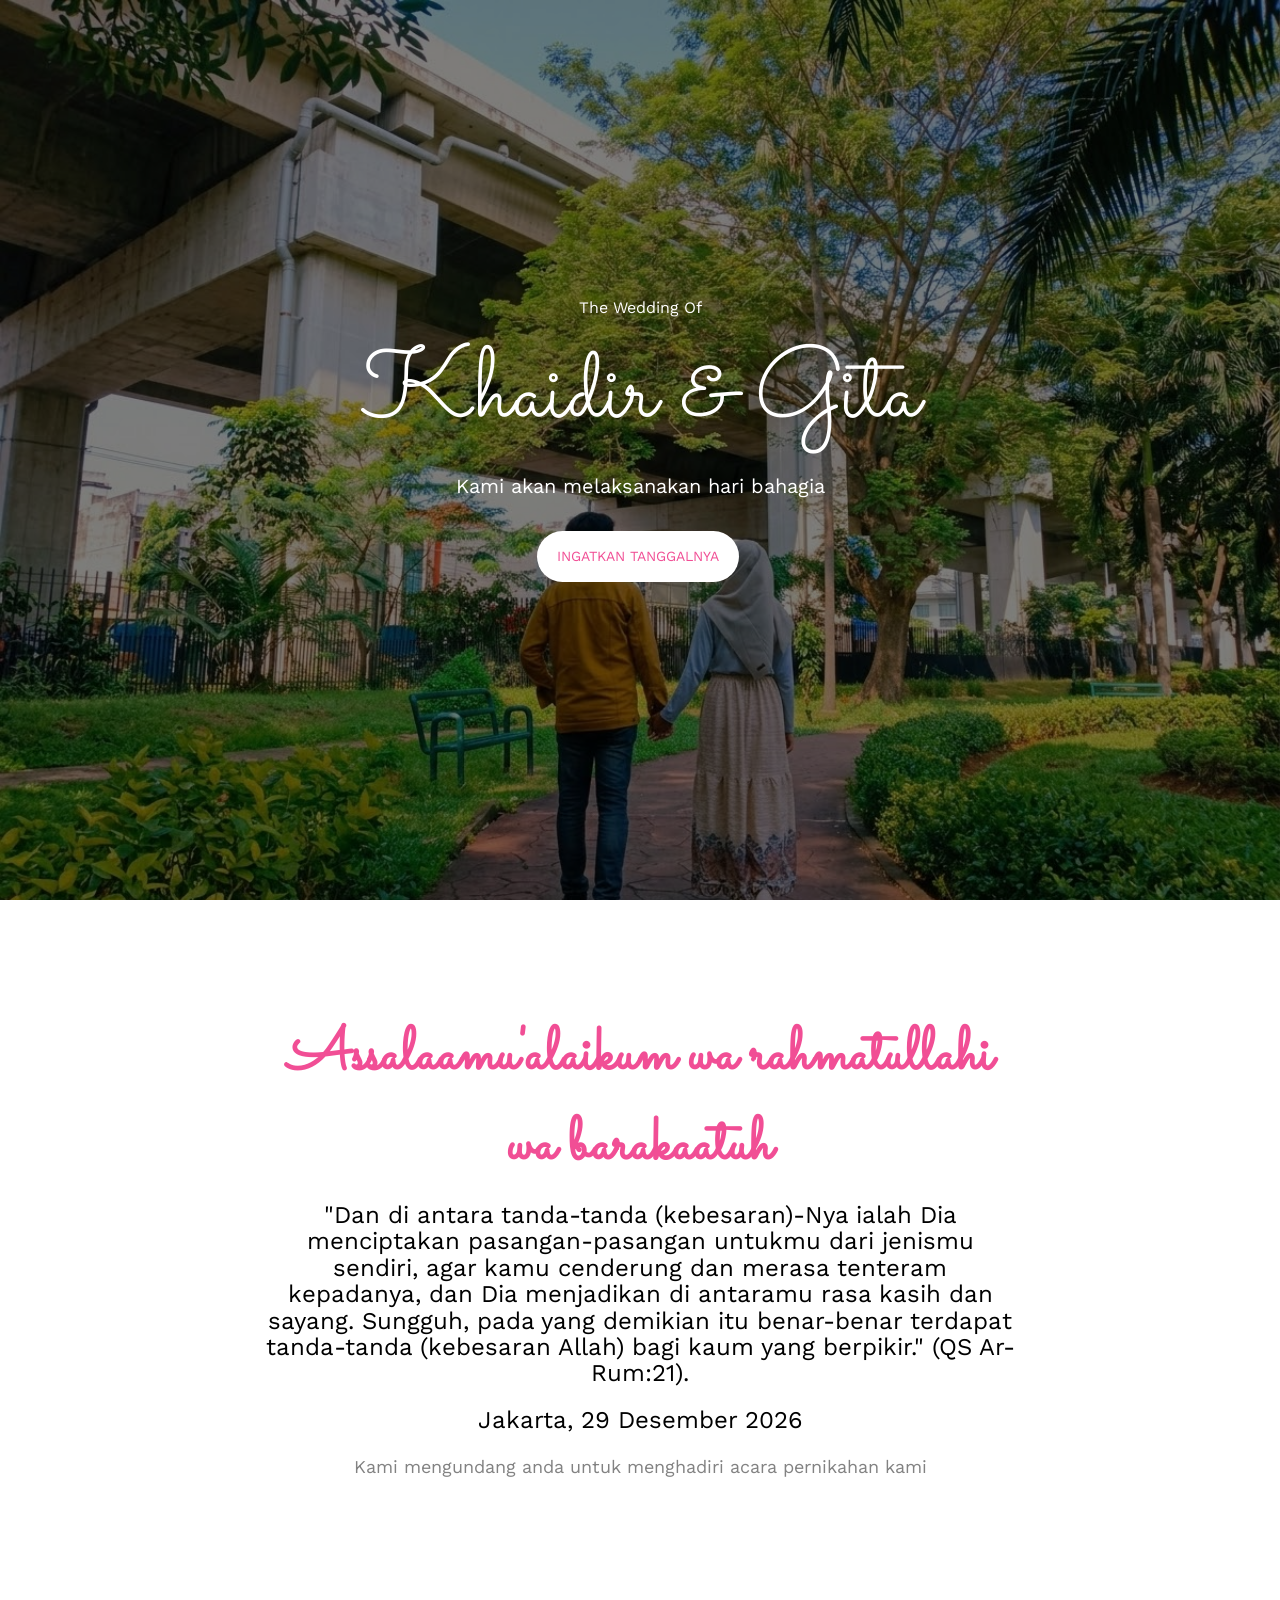
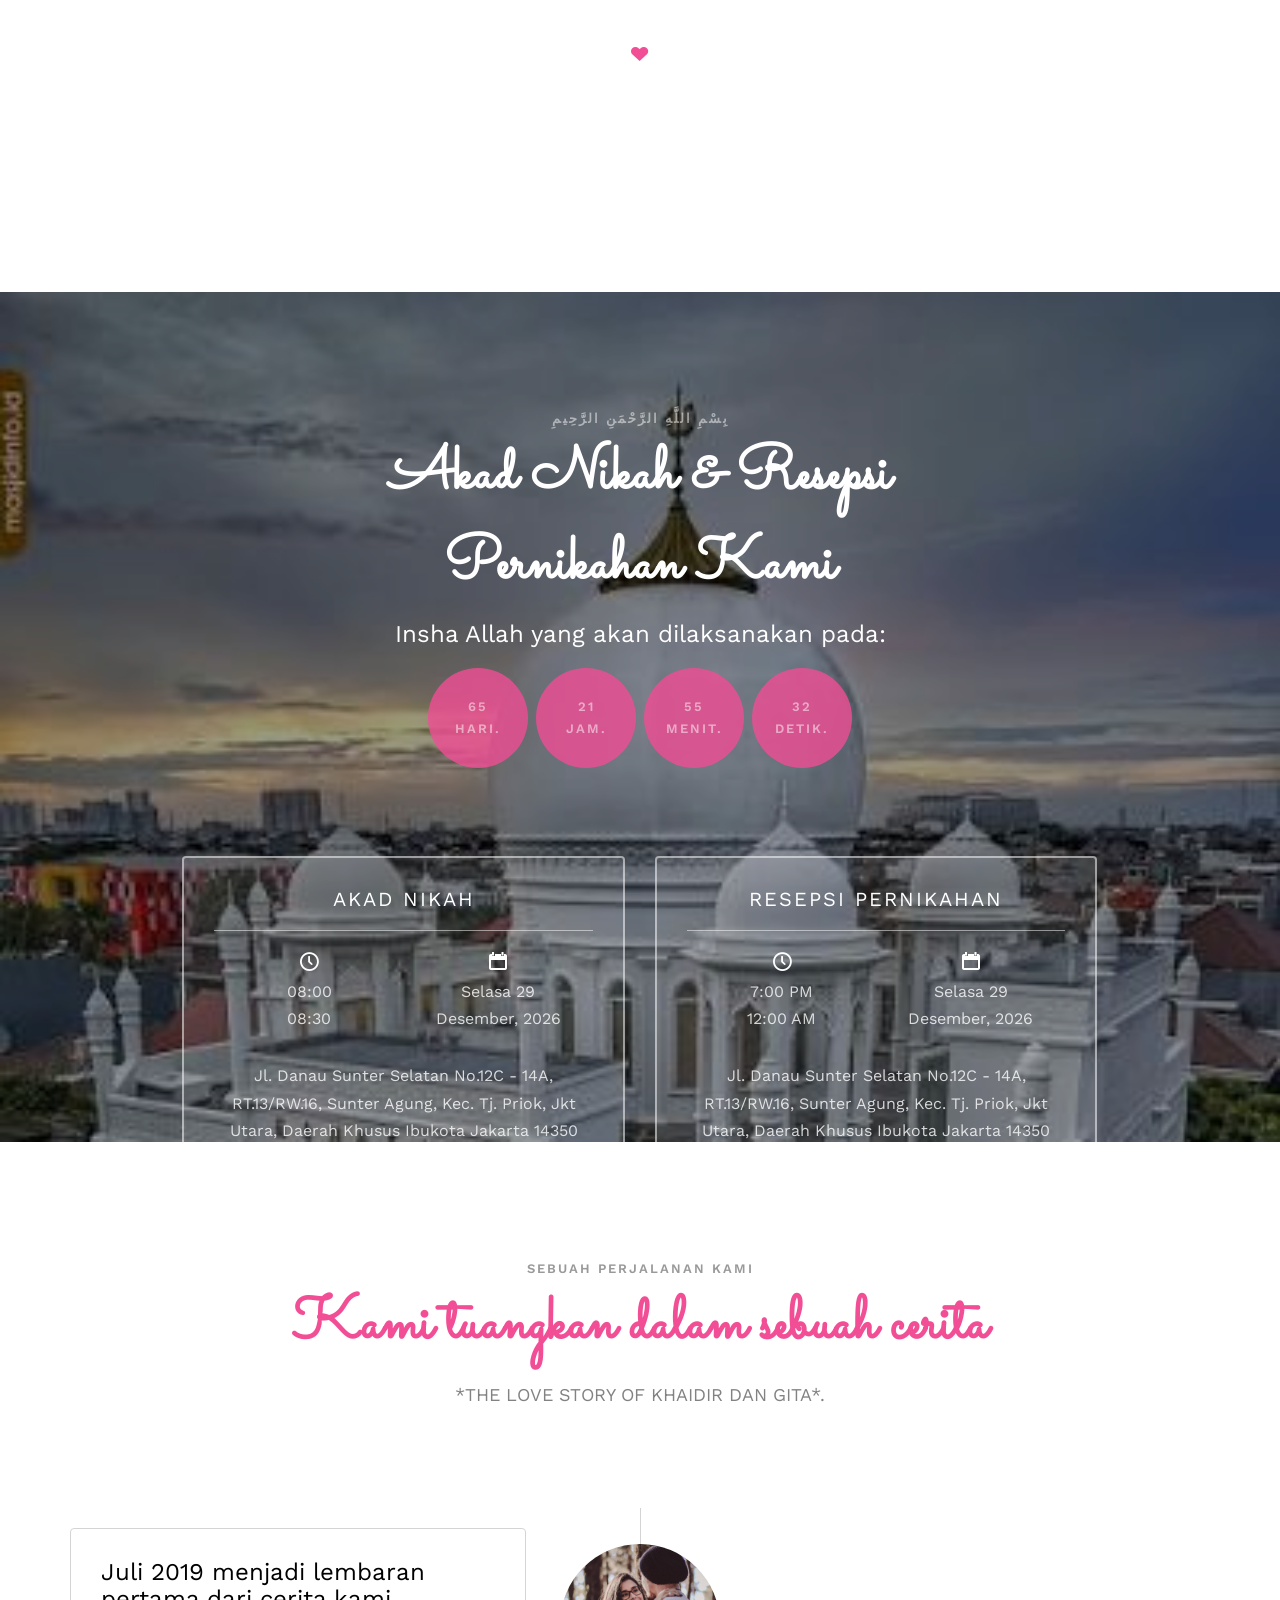
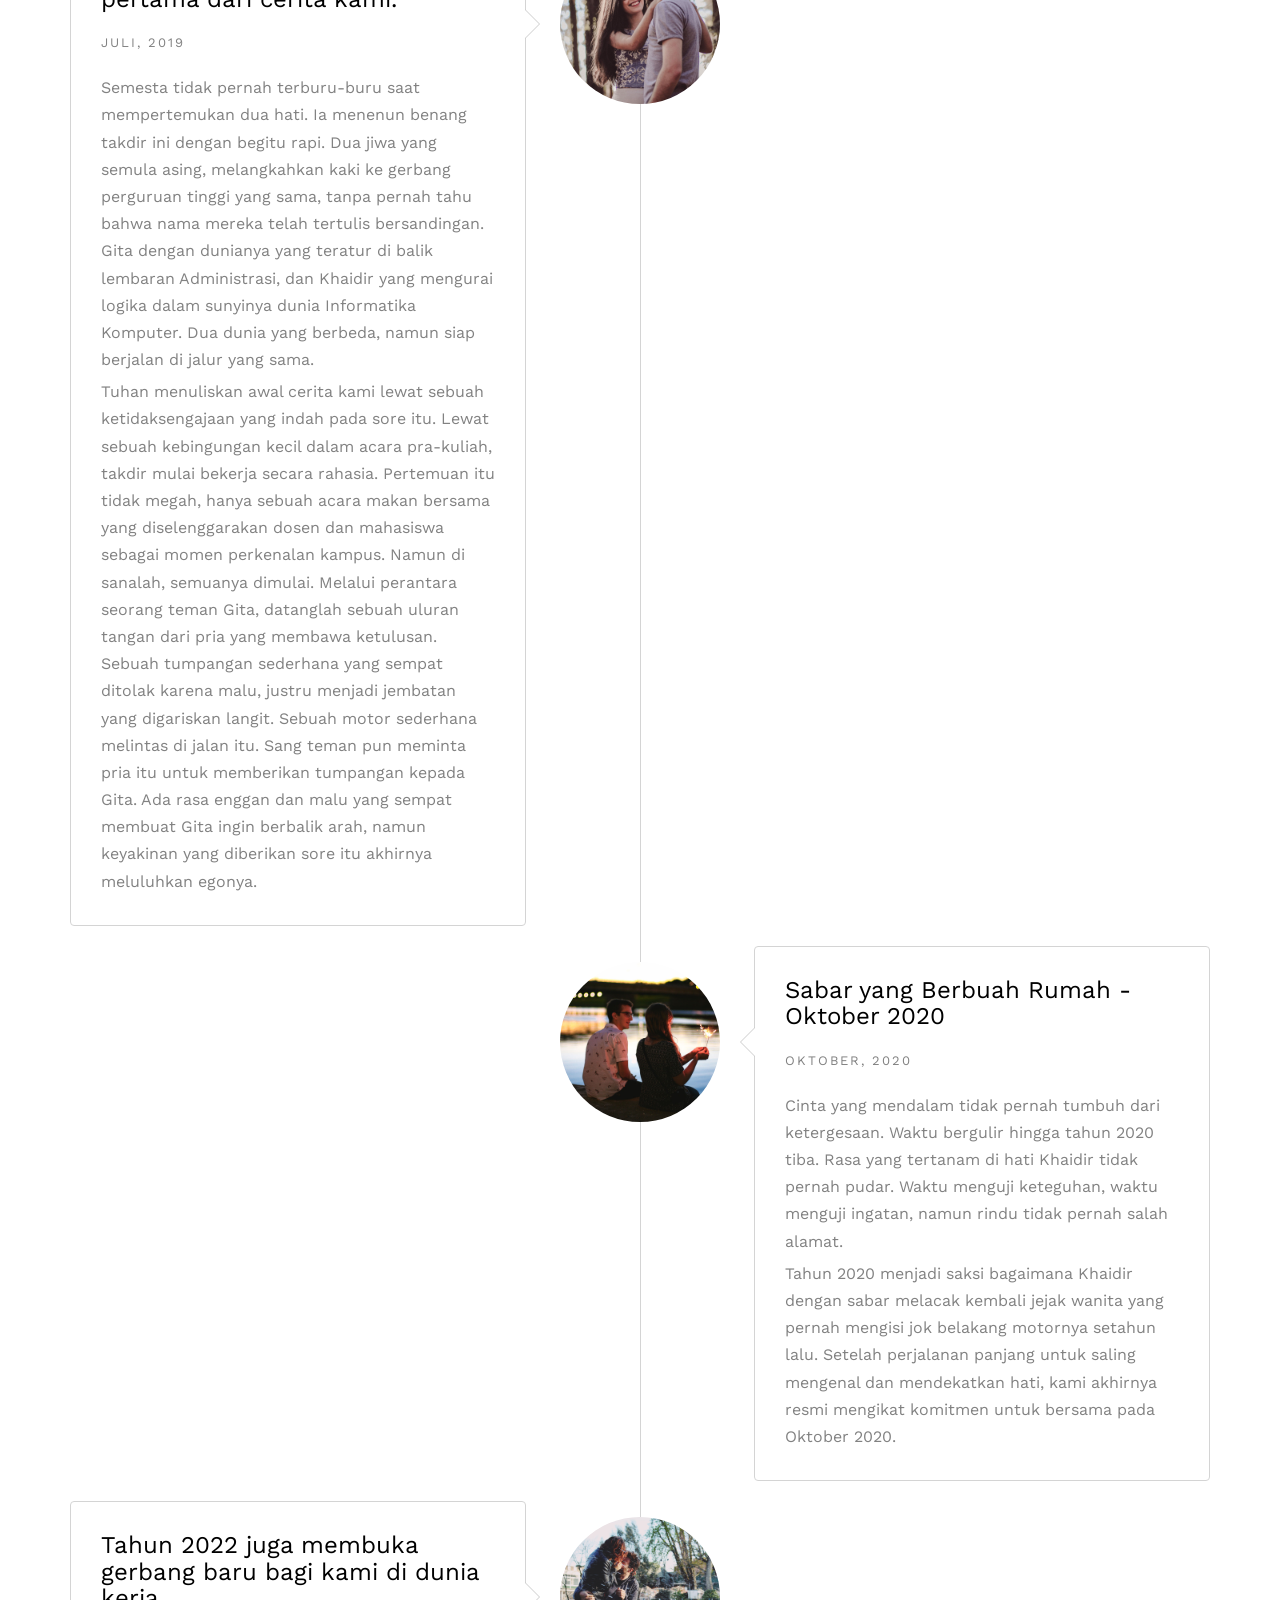
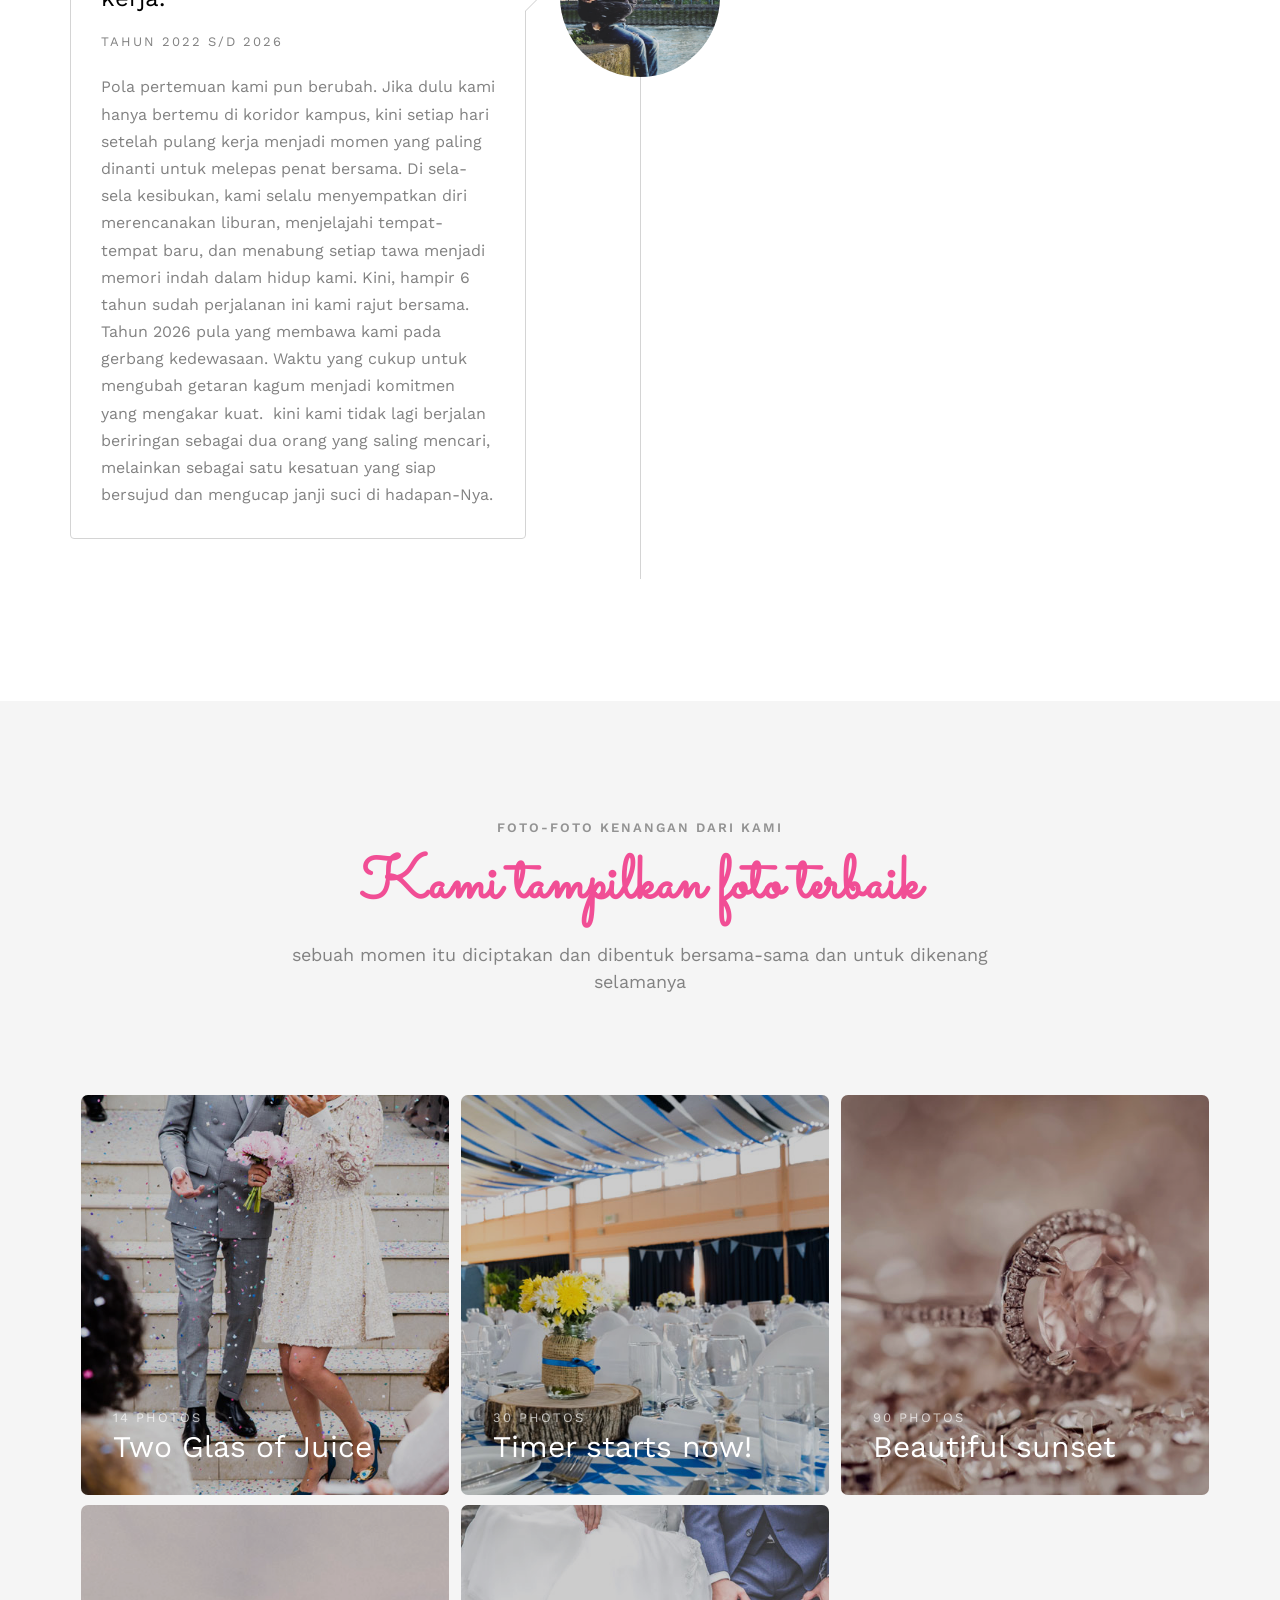
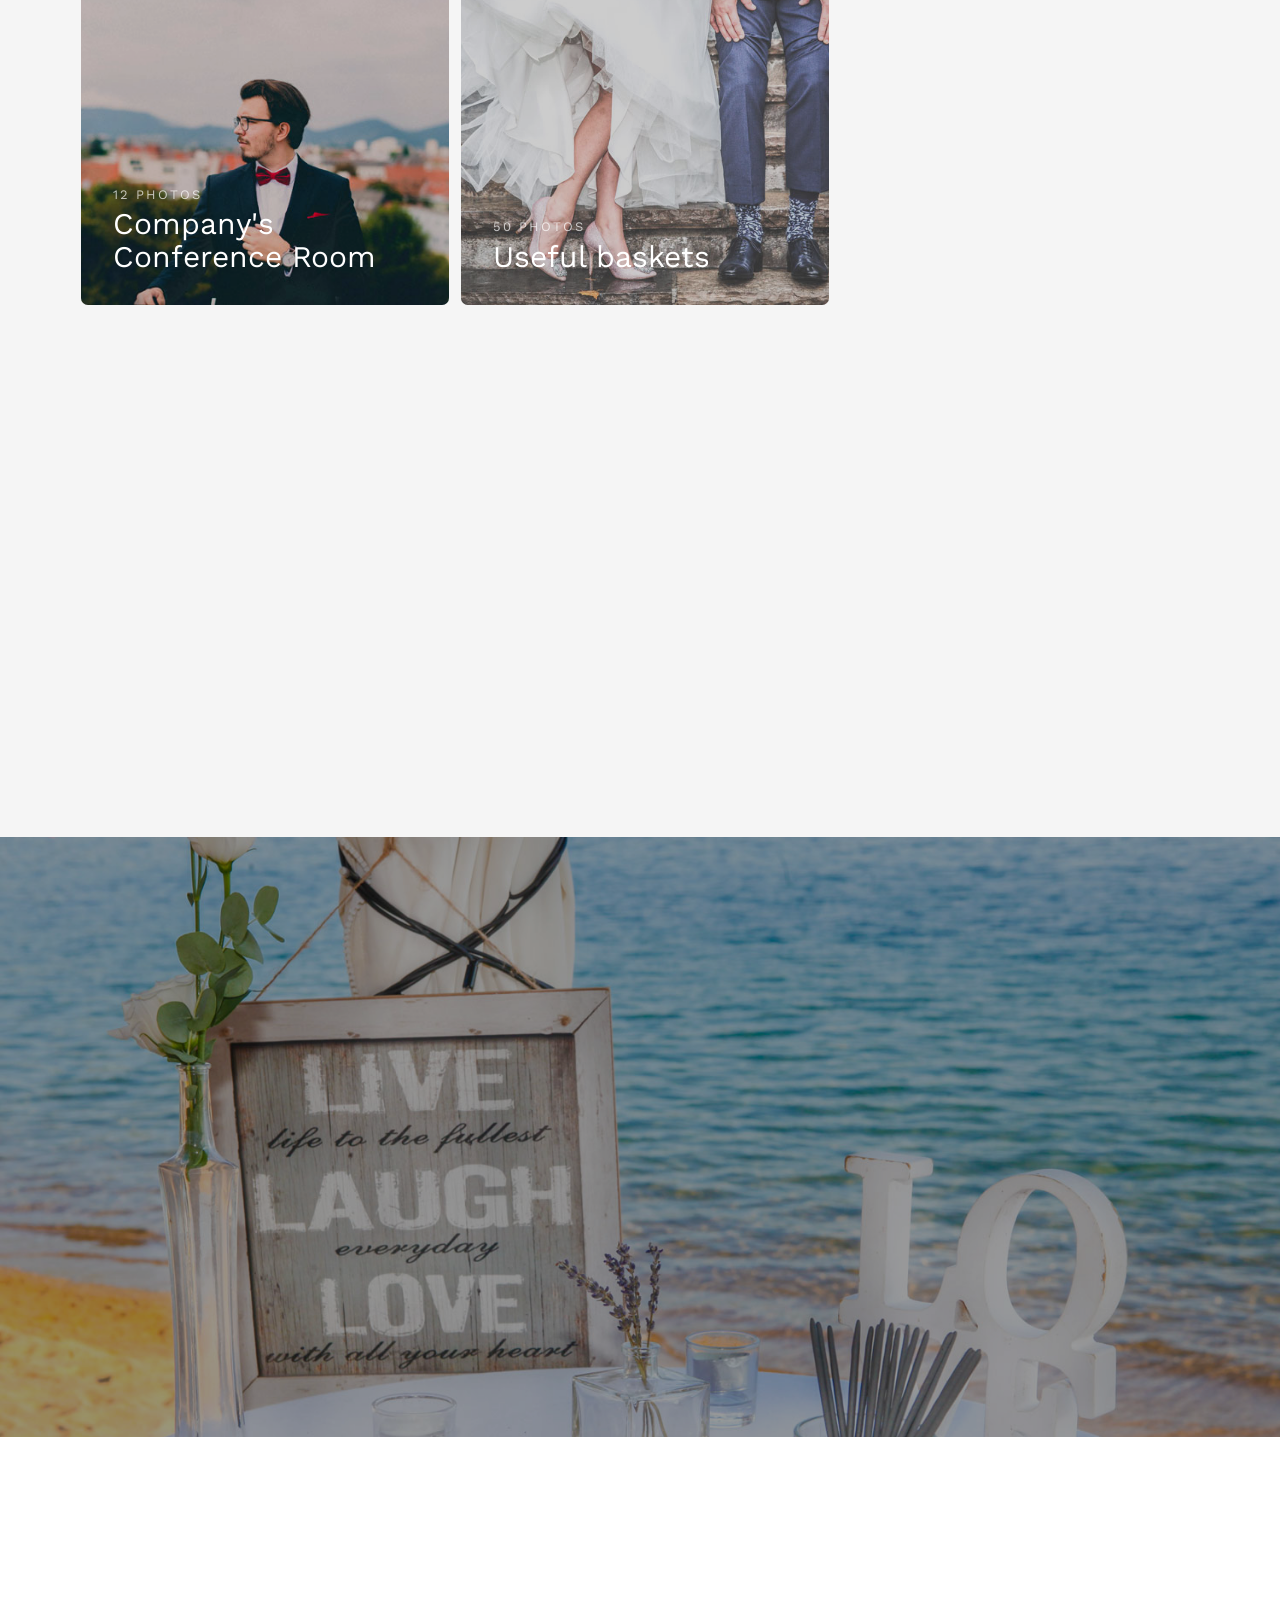
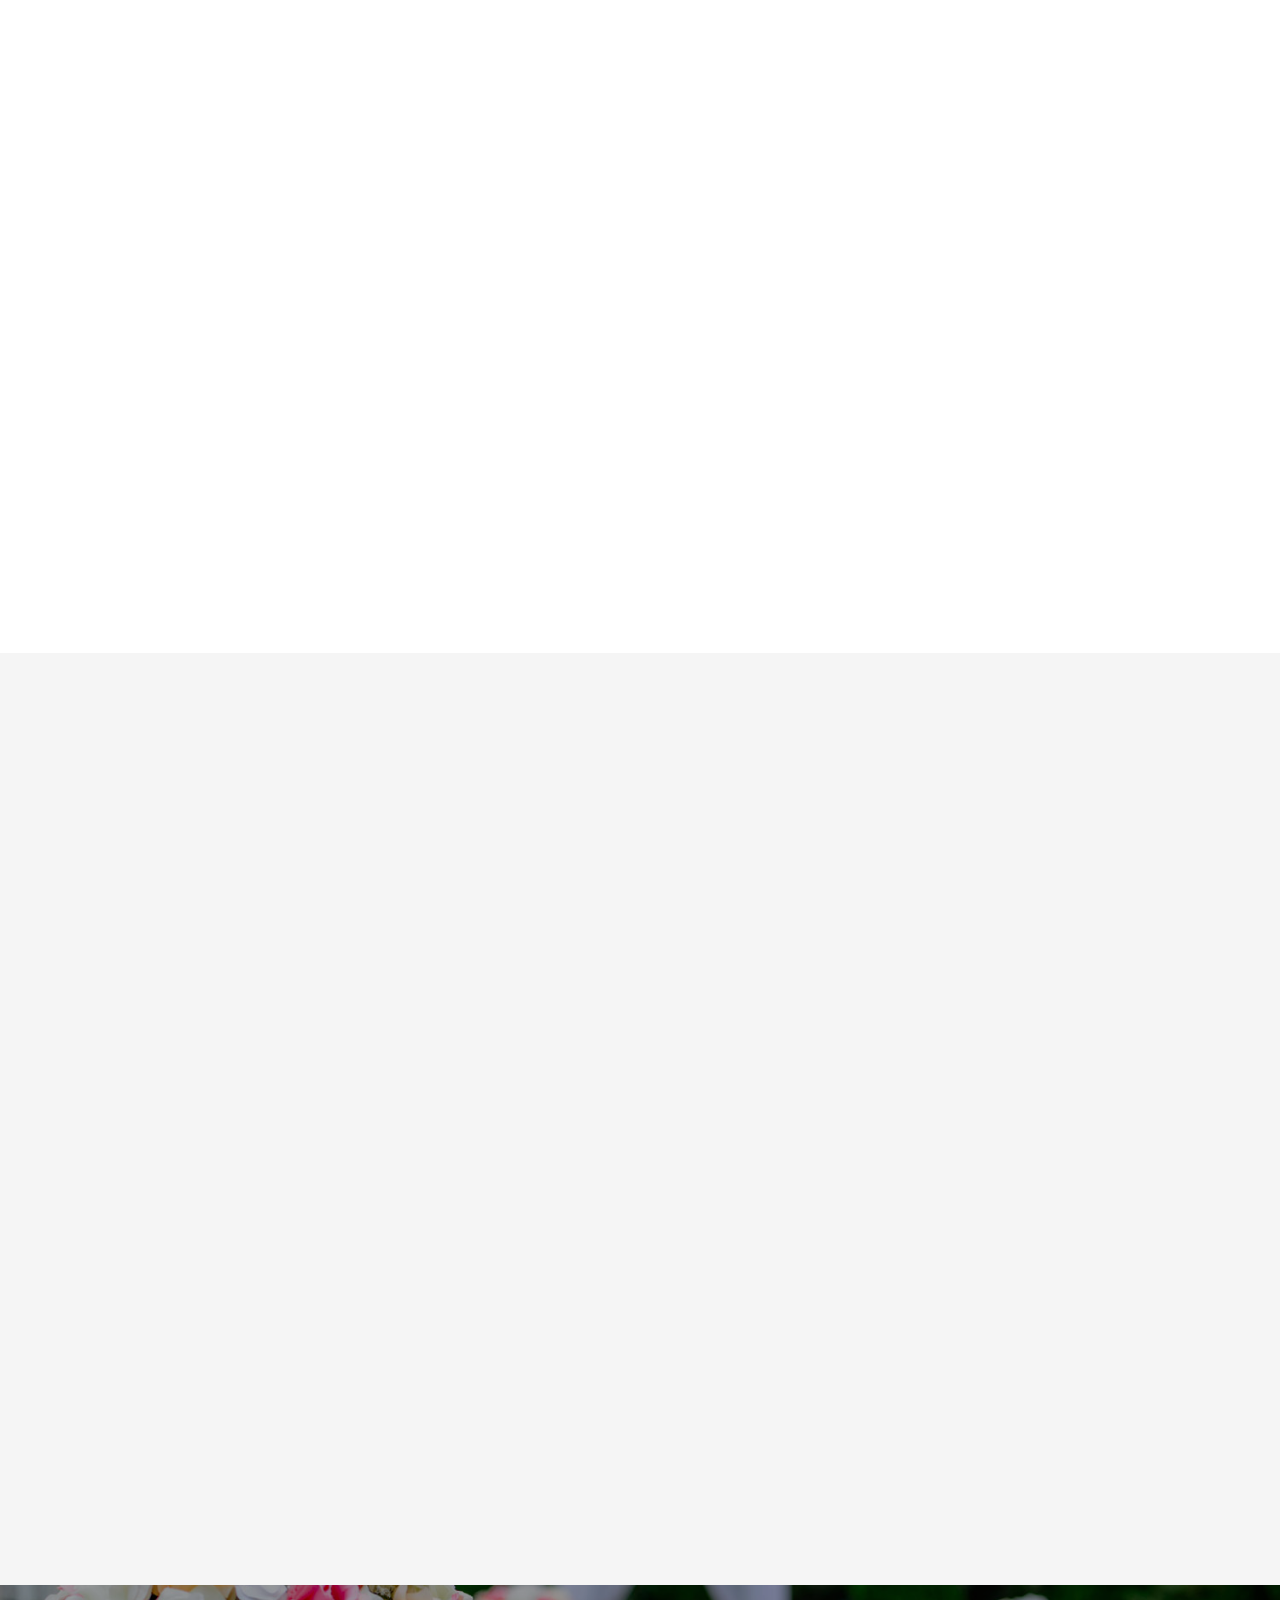
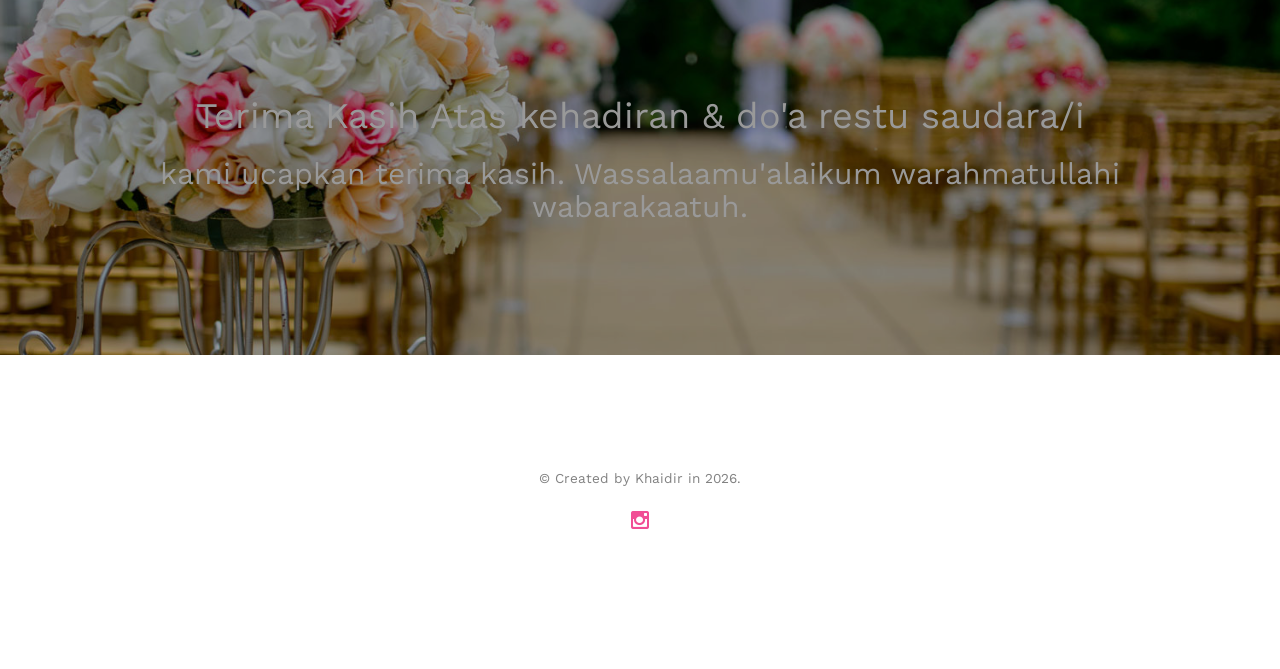
==== commit d4624904: "Update index.html" ====
--- a/index.html
+++ b/index.html
@@ -113,7 +113,7 @@
 							<span style="color: #fffefe;">The Wedding Of</span>
 							<h1>Khaidir &amp; Gita</h1>
 							<h2>Kami akan melaksanakan hari bahagia</h2>
-							<!--<p><a href="#" class="btn btn-default btn-sm">Scrool Kebawah (⬇)</a></p>-->
+							<p><a href="tanggal" class="btn btn-default btn-sm">Ingatkan tanggalnya</a></p>
 						</div>
 					</div>
 				</div>
@@ -162,7 +162,7 @@
 				<div class="col-md-8 col-md-offset-2 text-center fh5co-heading animate-box">
 					<span>بِسْمِ اللَّهِ الرَّحْمَنِ الرَّحِيمِ</span>
 					<h2>Akad Nikah & Resepsi Pernikahan Kami</h2>
-					<h3 style="color: #fffefe;">Insha Allah yang akan dilaksanakan pada:</h3>
+					<h3 style="color: #fffefe;" id="tanggal">Insha Allah yang akan dilaksanakan pada:</h3>
 					<span class="simply-countdown simply-countdown-one"></span>
 				</div>
 			</div>
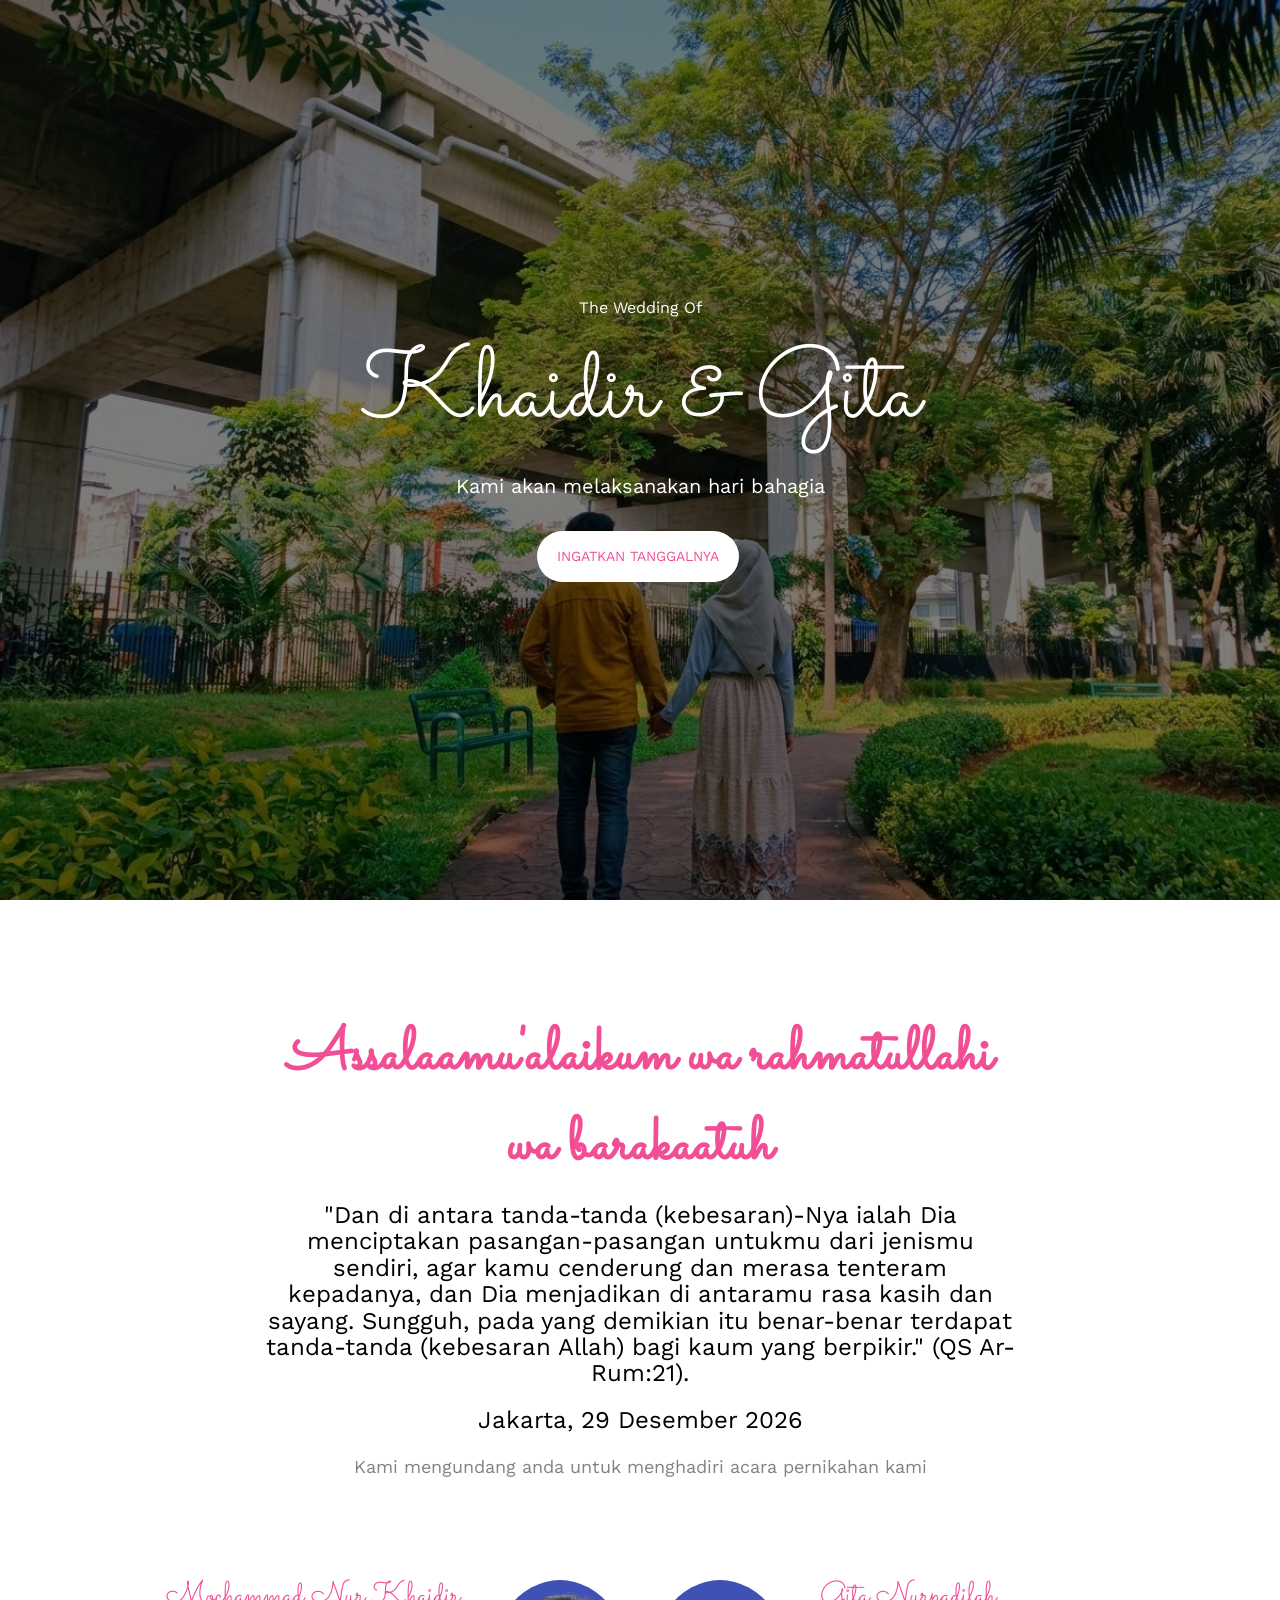
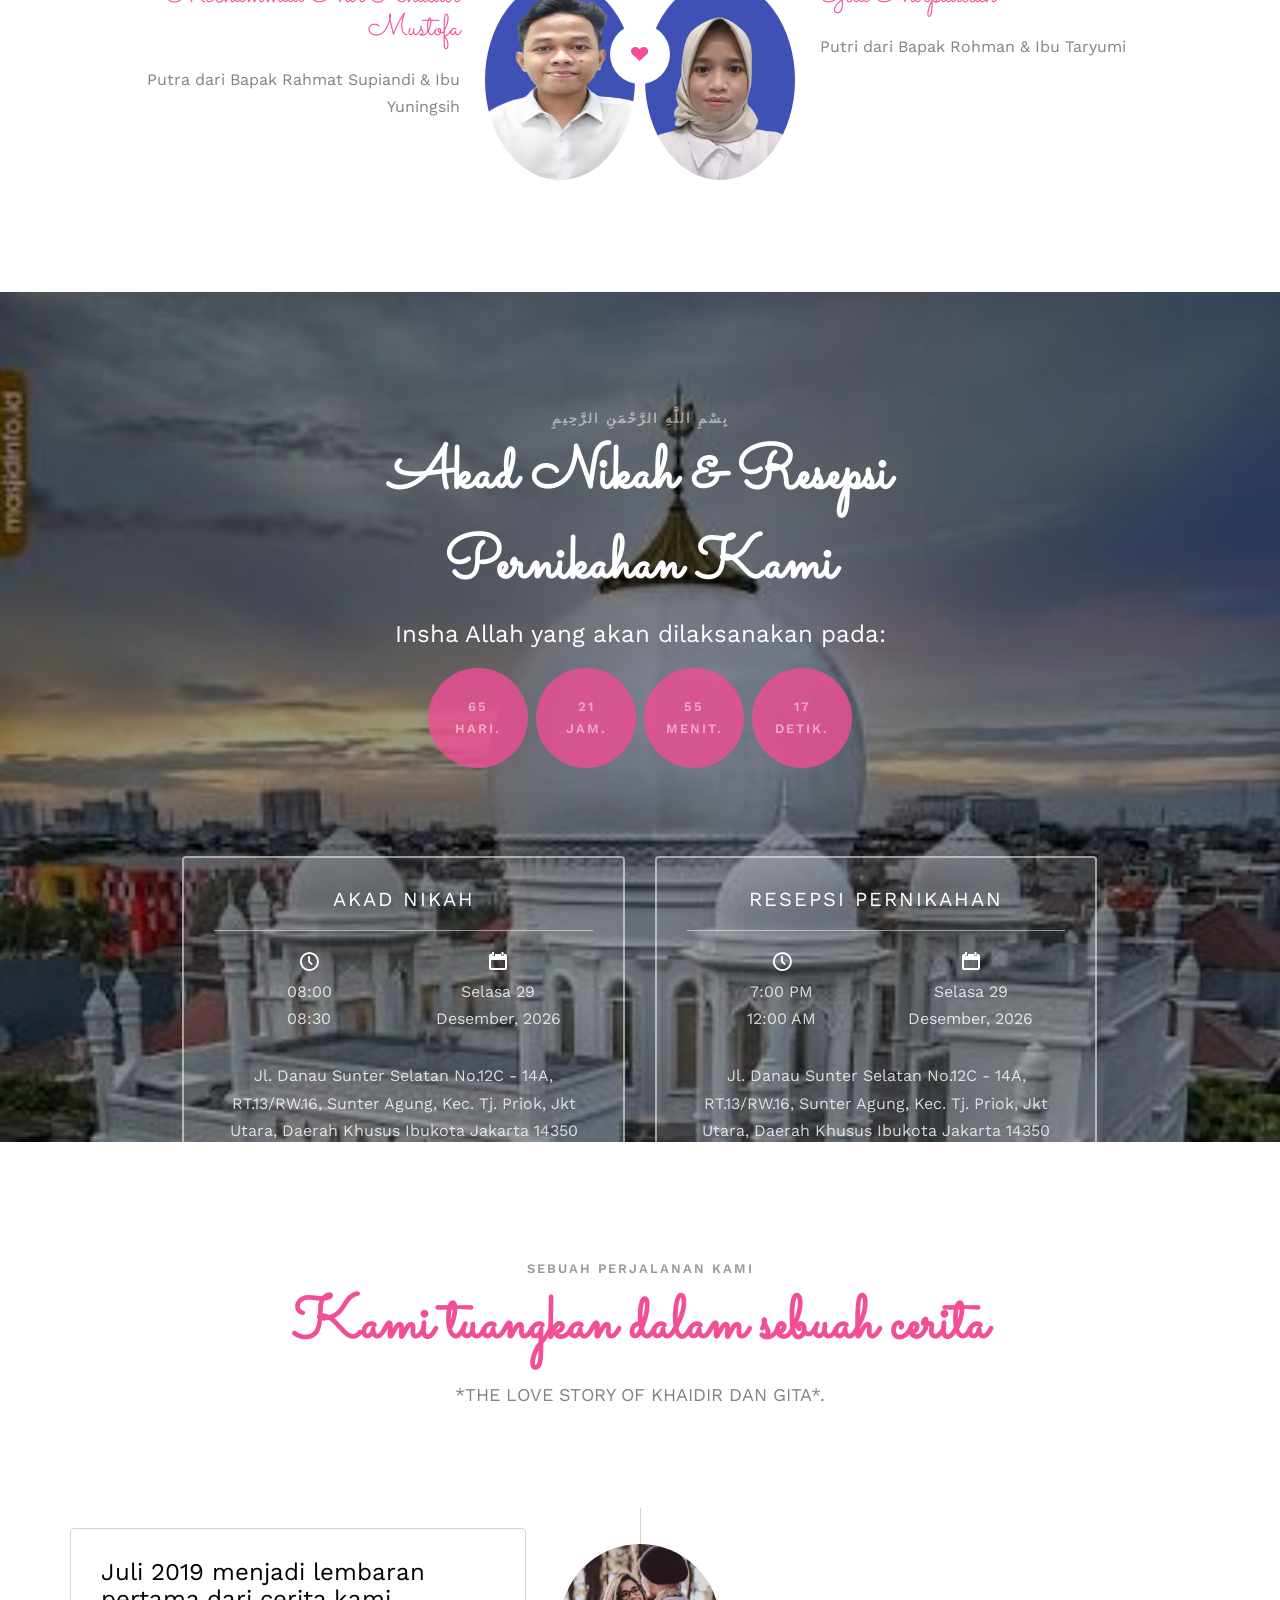
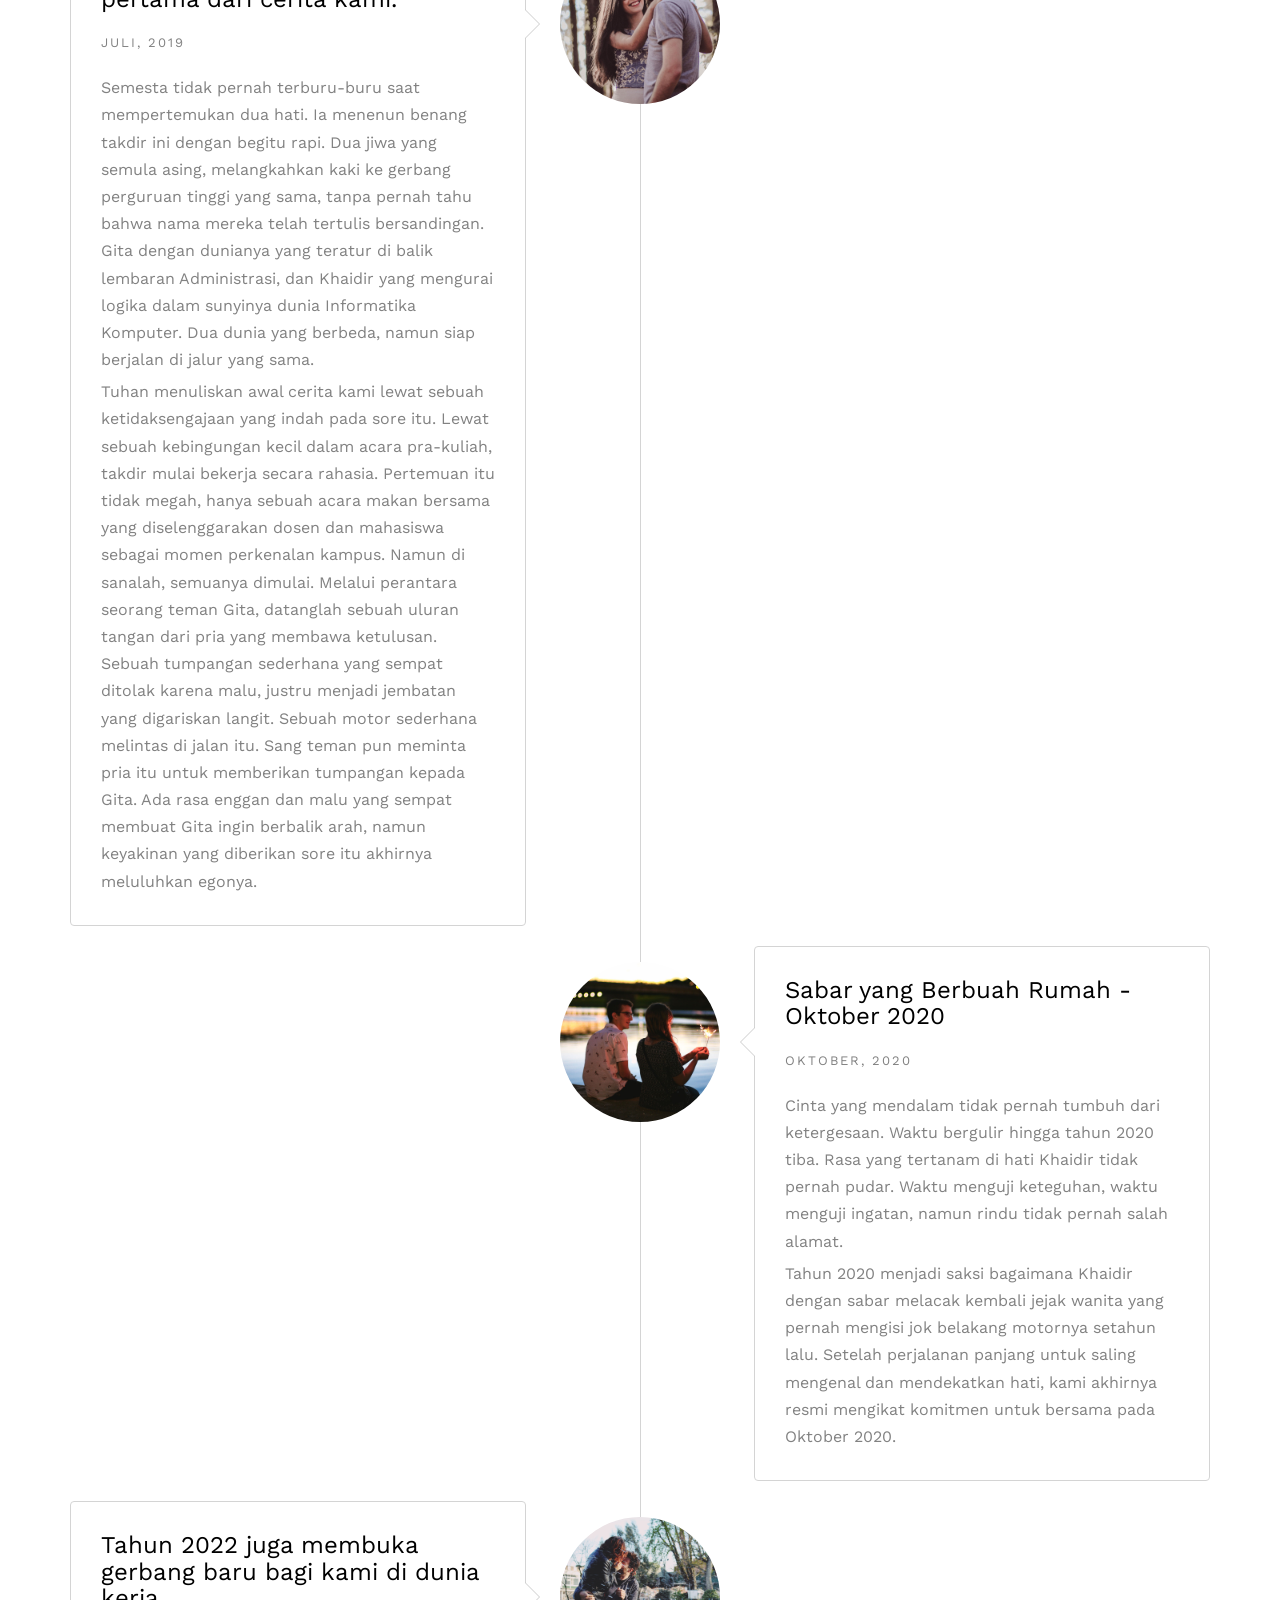
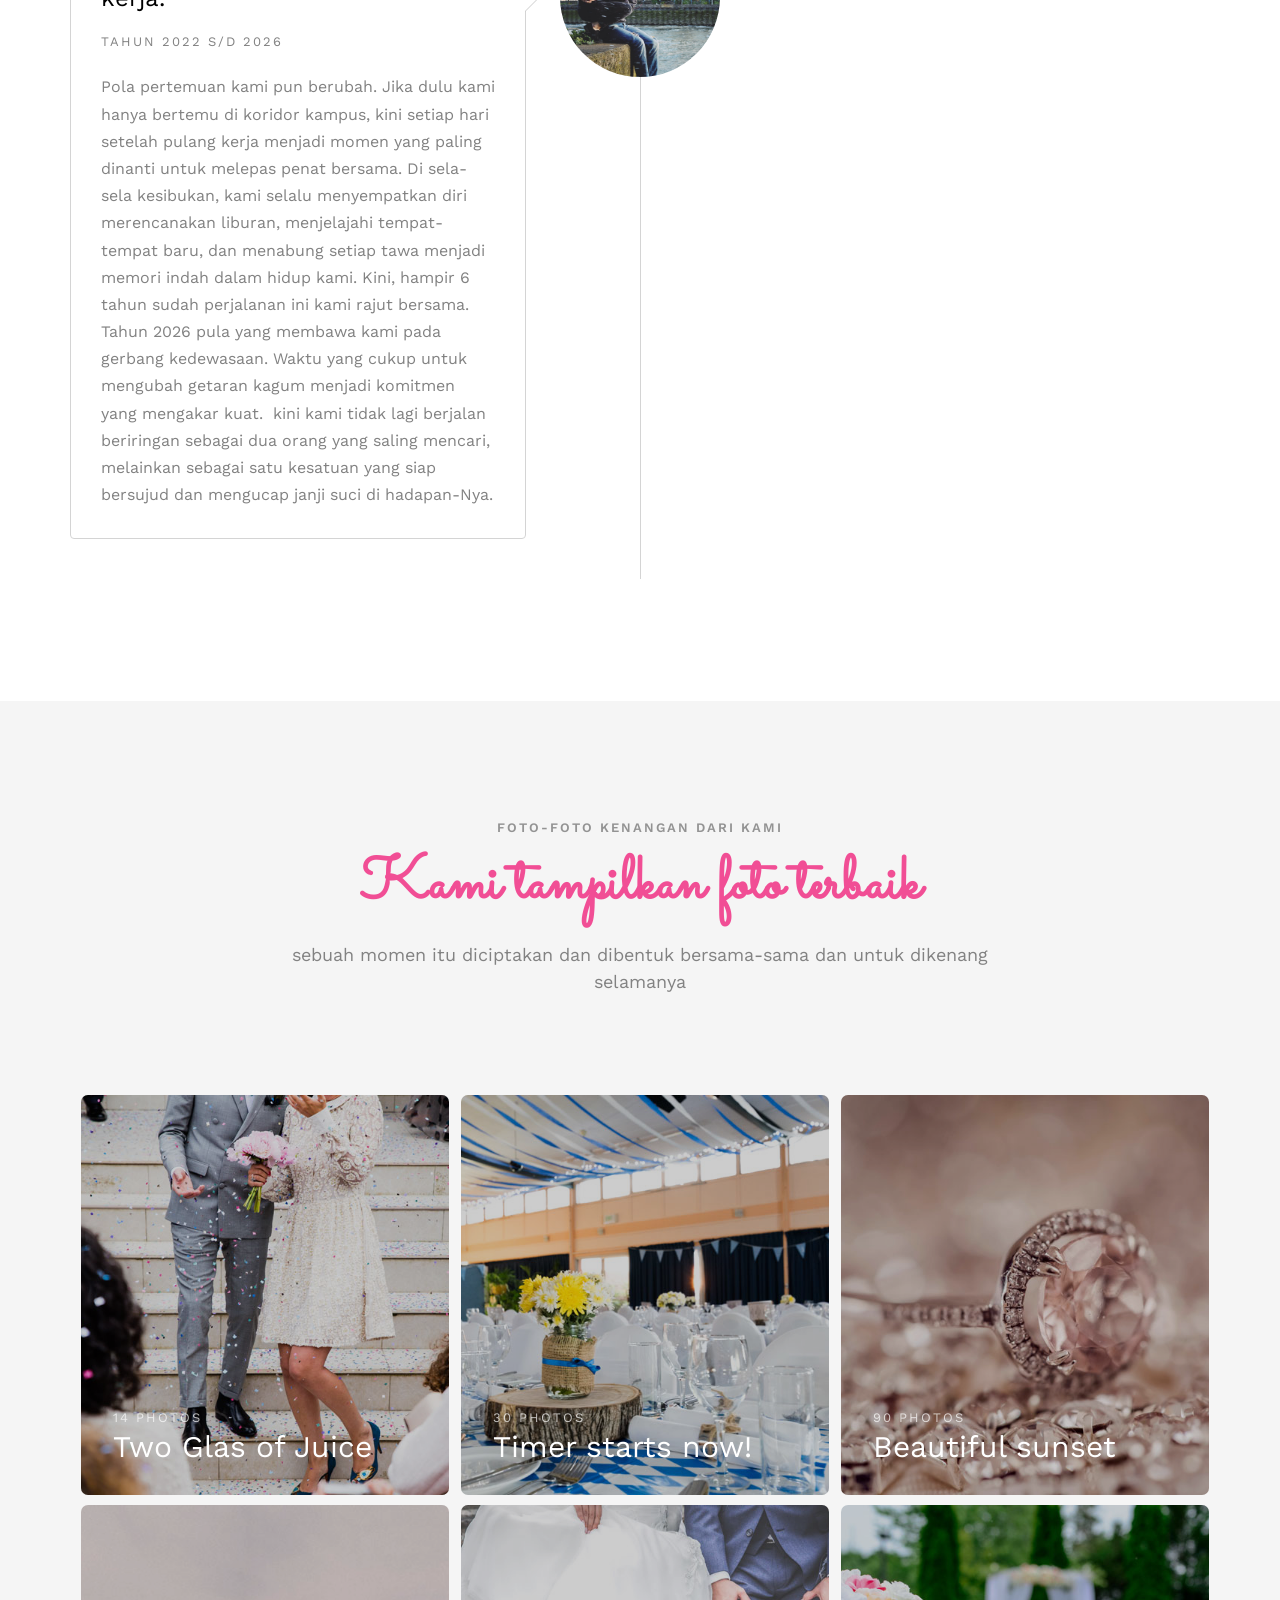
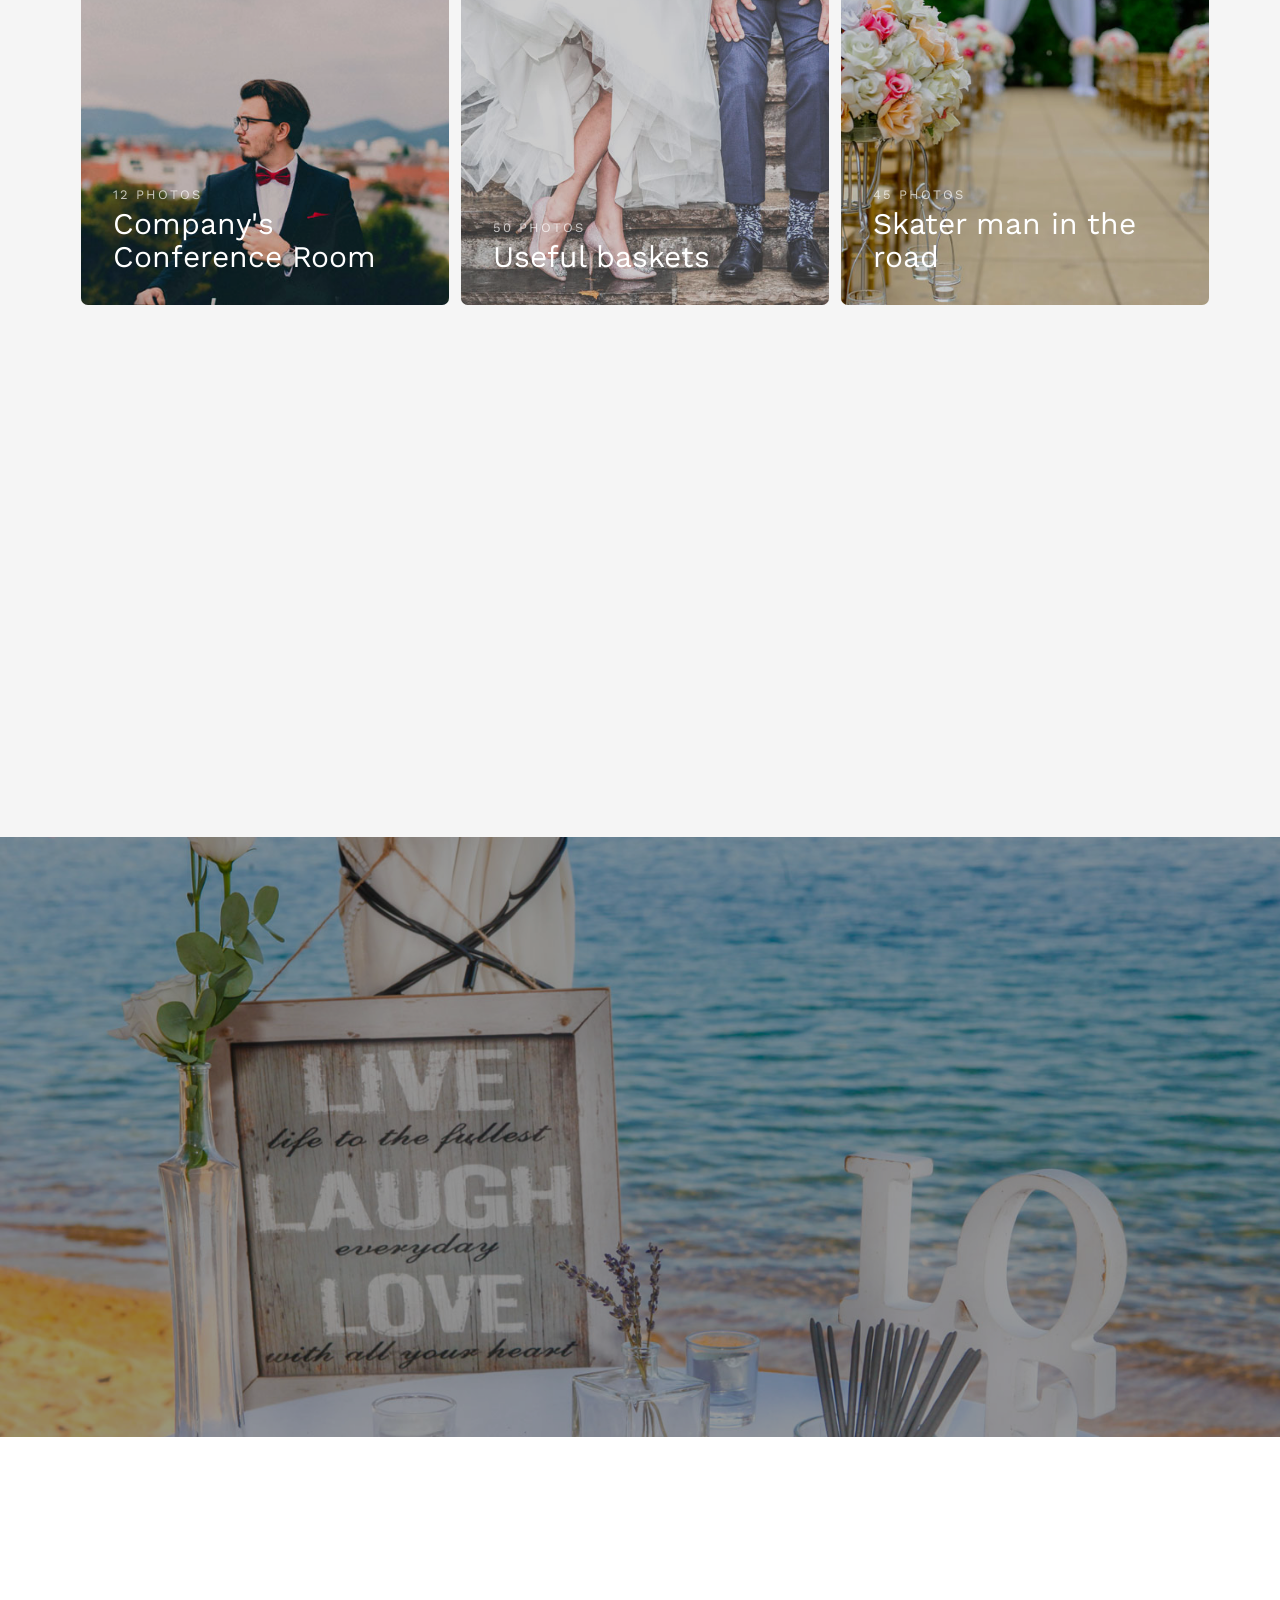
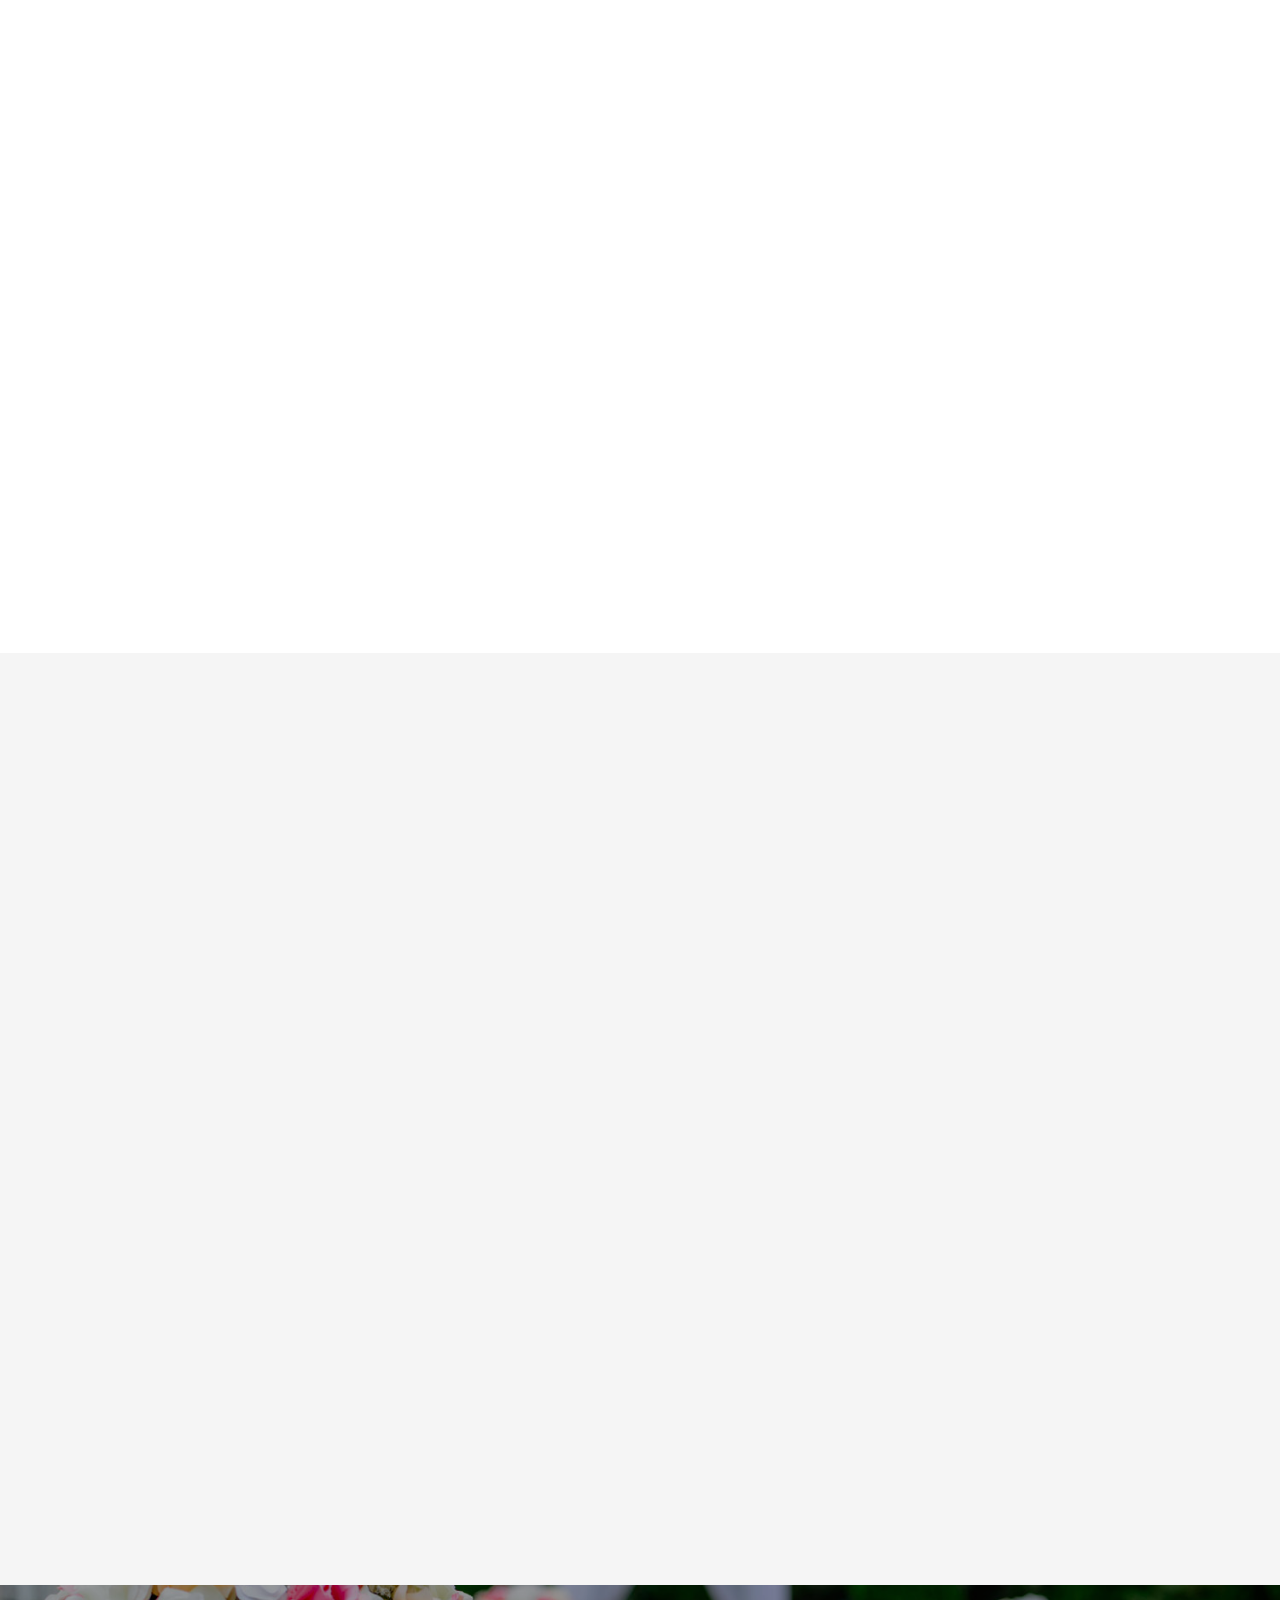
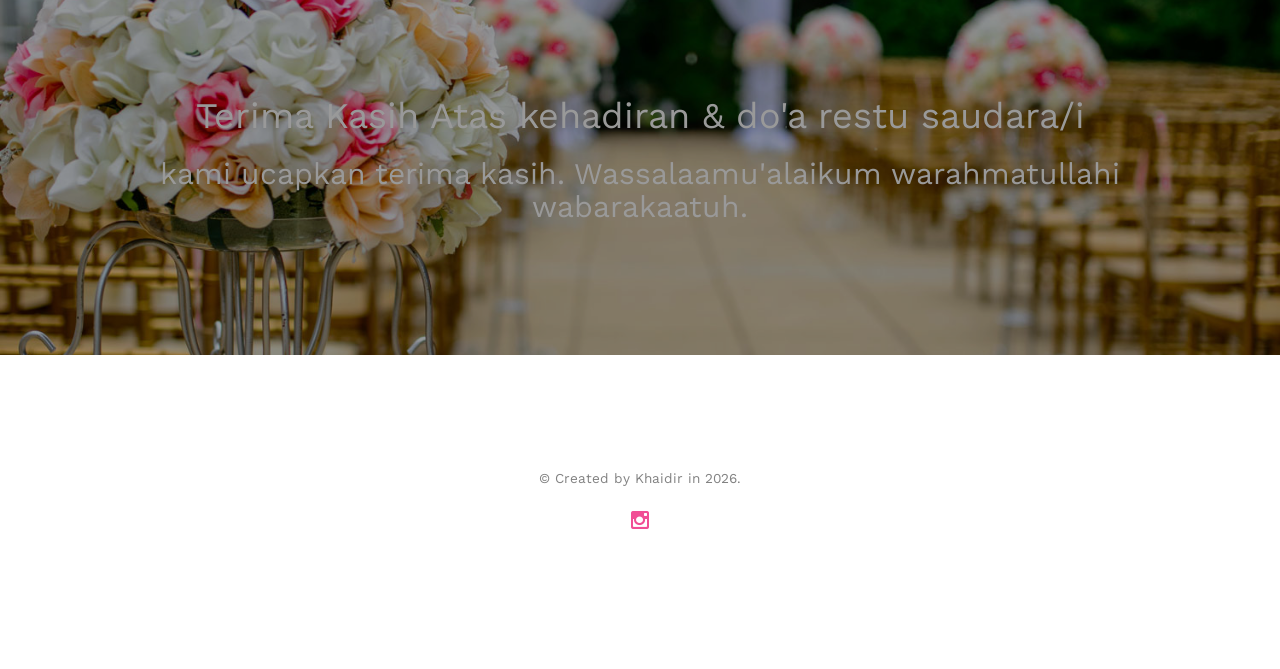
==== commit fcb3e18a: "Update index.html" ====
--- a/index.html
+++ b/index.html
@@ -113,7 +113,7 @@
 							<span style="color: #fffefe;">The Wedding Of</span>
 							<h1>Khaidir &amp; Gita</h1>
 							<h2>Kami akan melaksanakan hari bahagia</h2>
-							<p><a href="tanggal" class="btn btn-default btn-sm">Ingatkan tanggalnya</a></p>
+							<p><a href="#tanggal" class="btn btn-default btn-sm">Ingatkan tanggalnya</a></p>
 						</div>
 					</div>
 				</div>
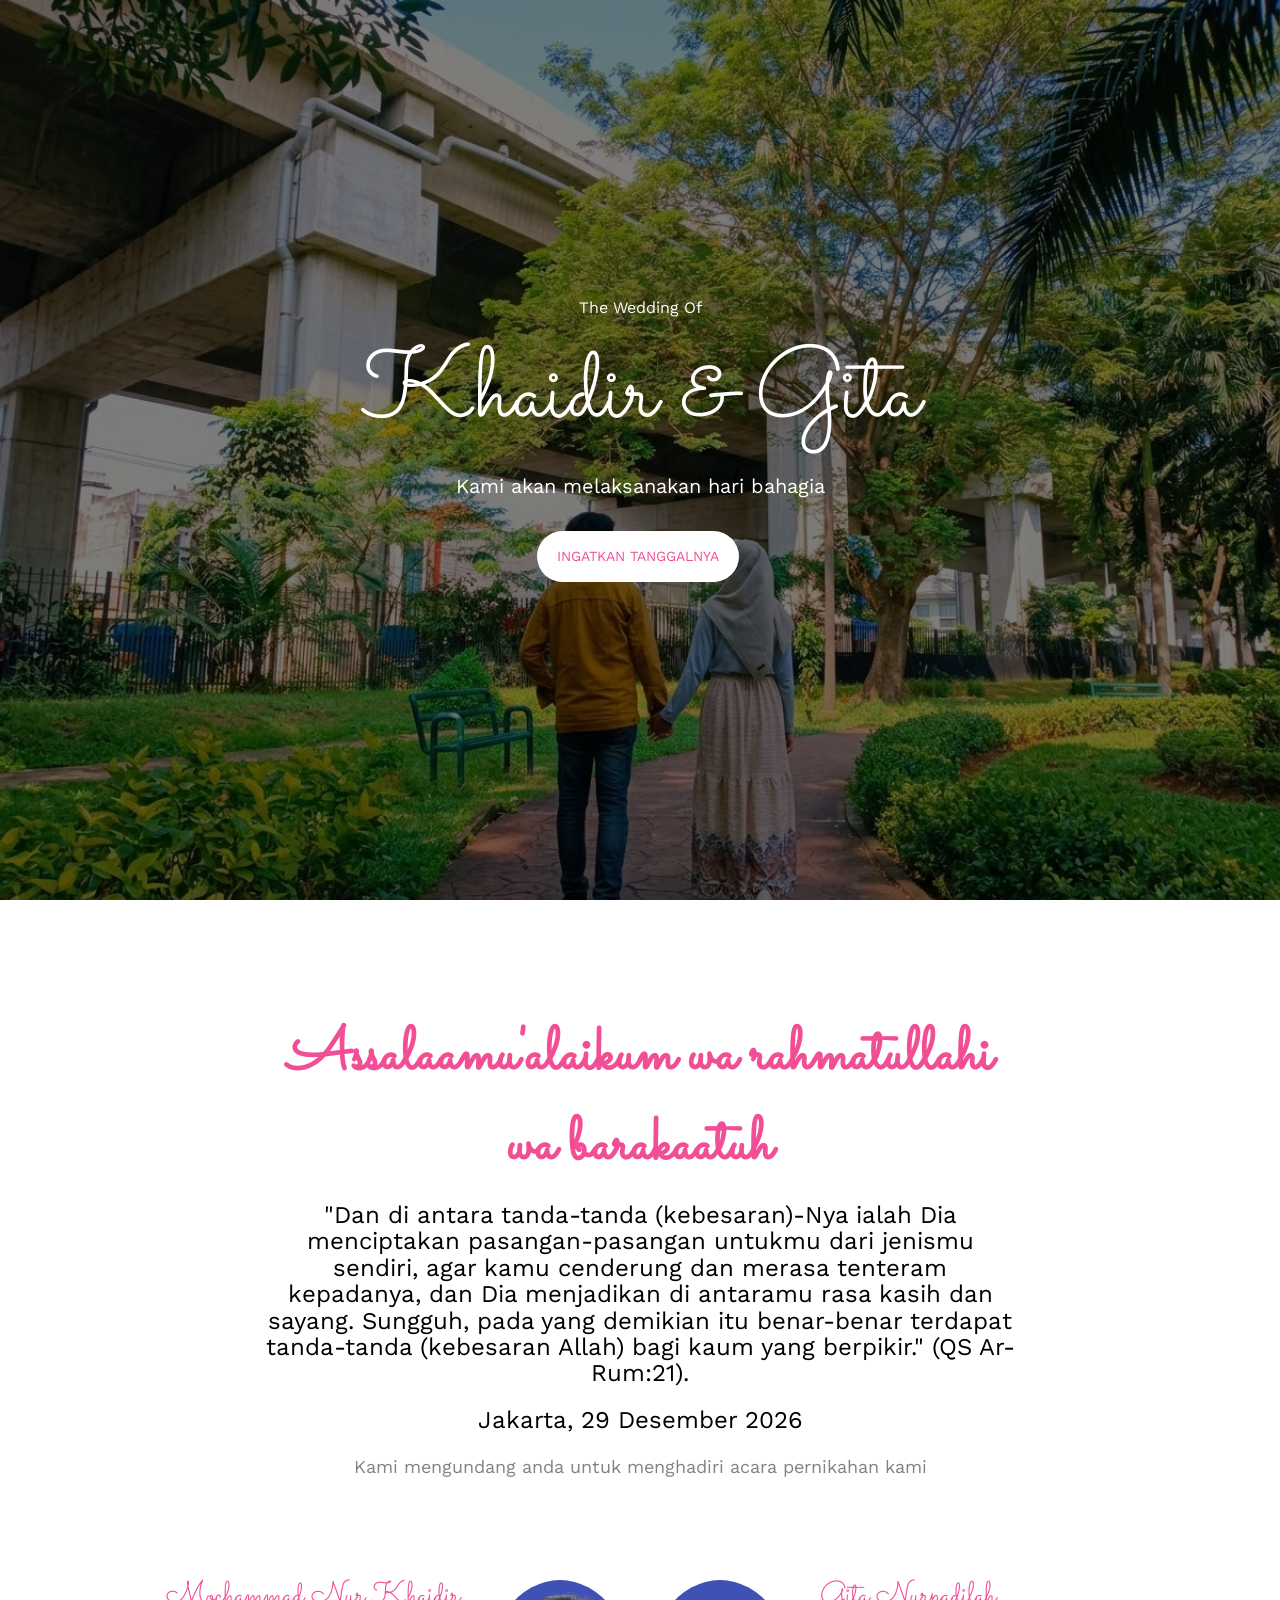
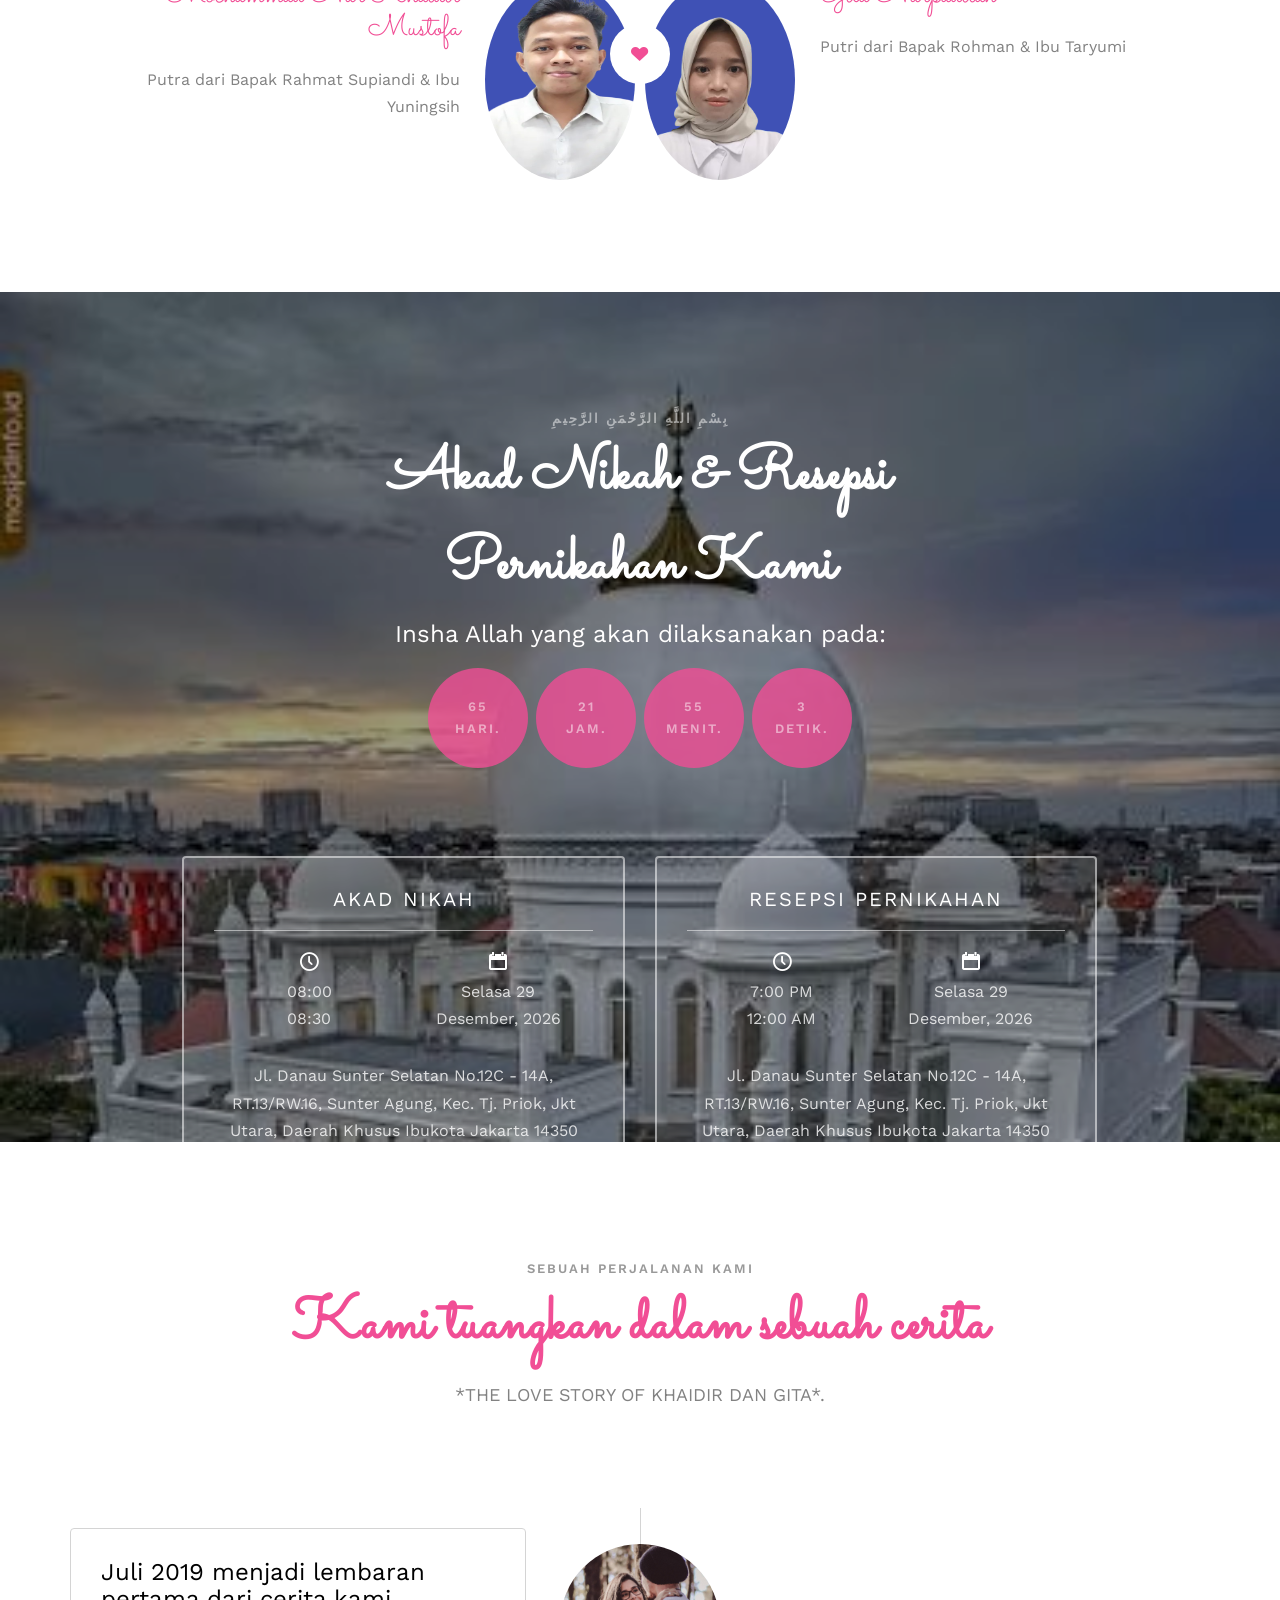
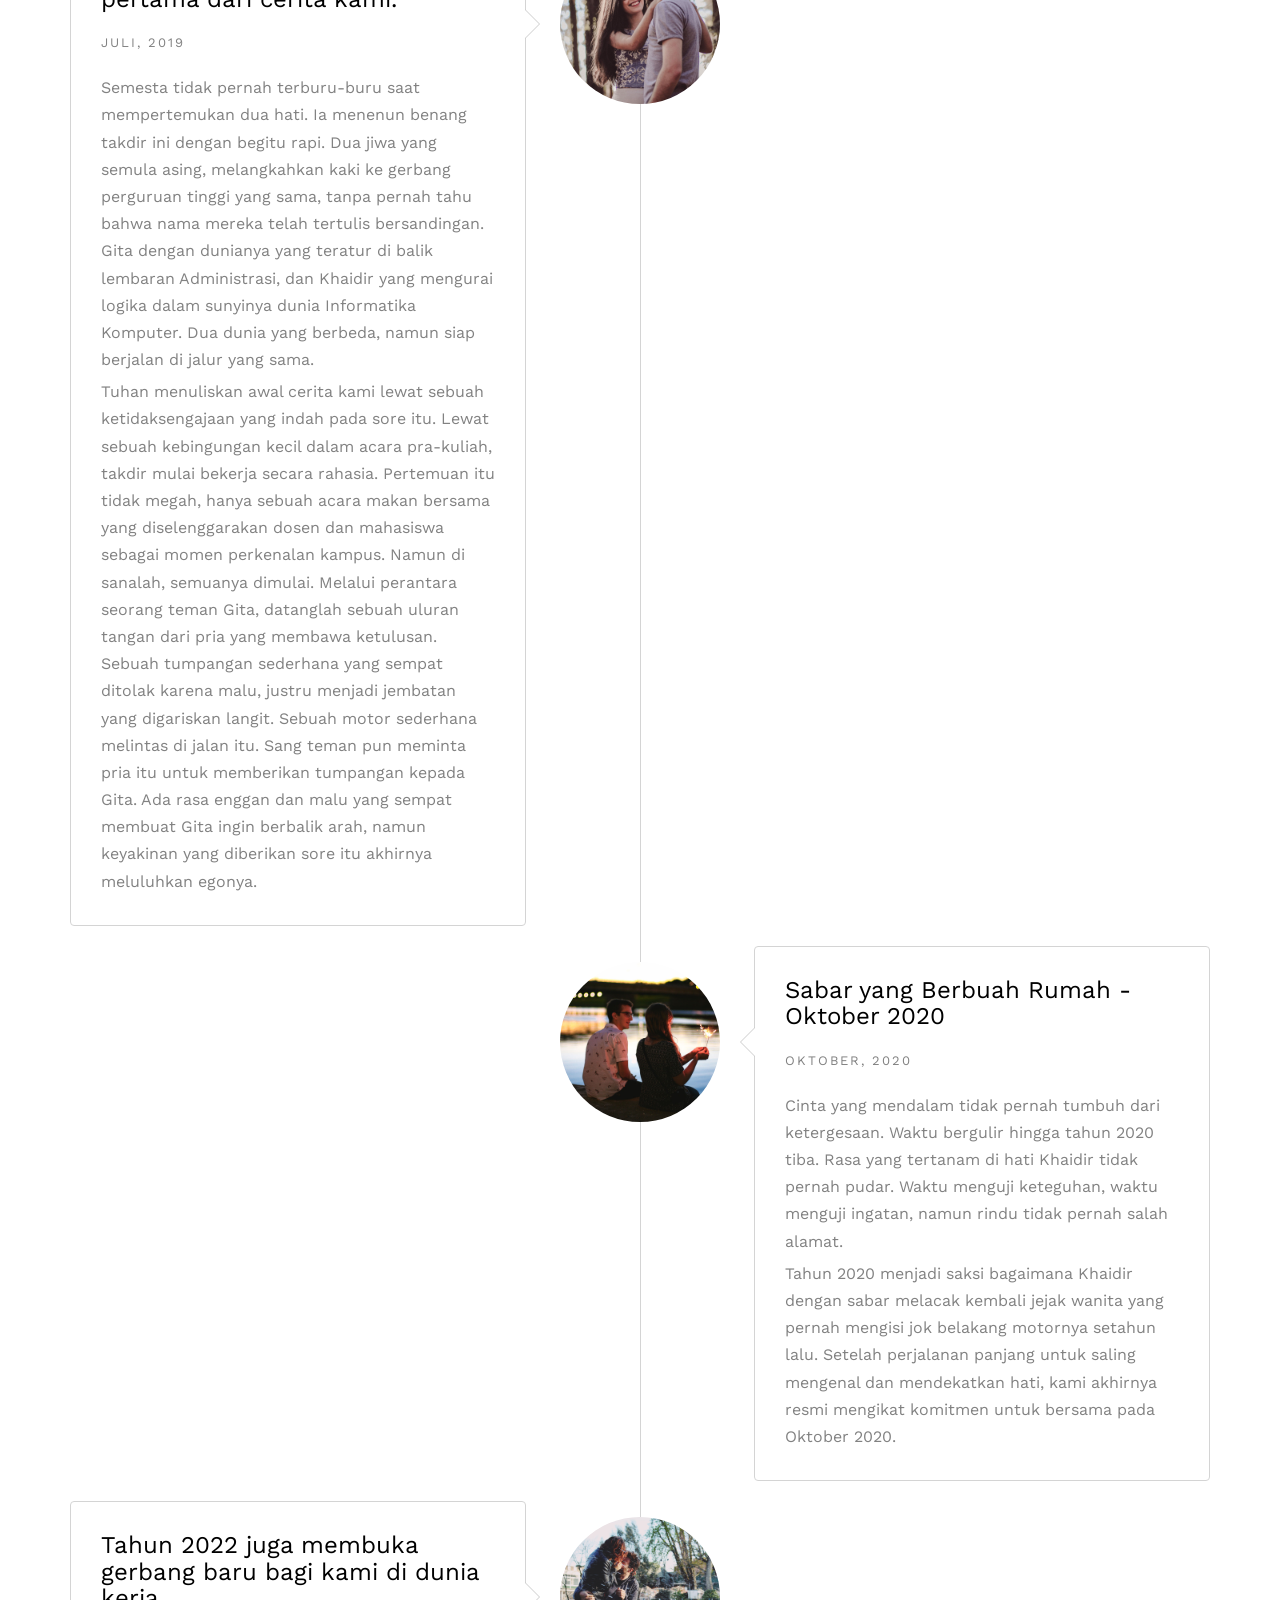
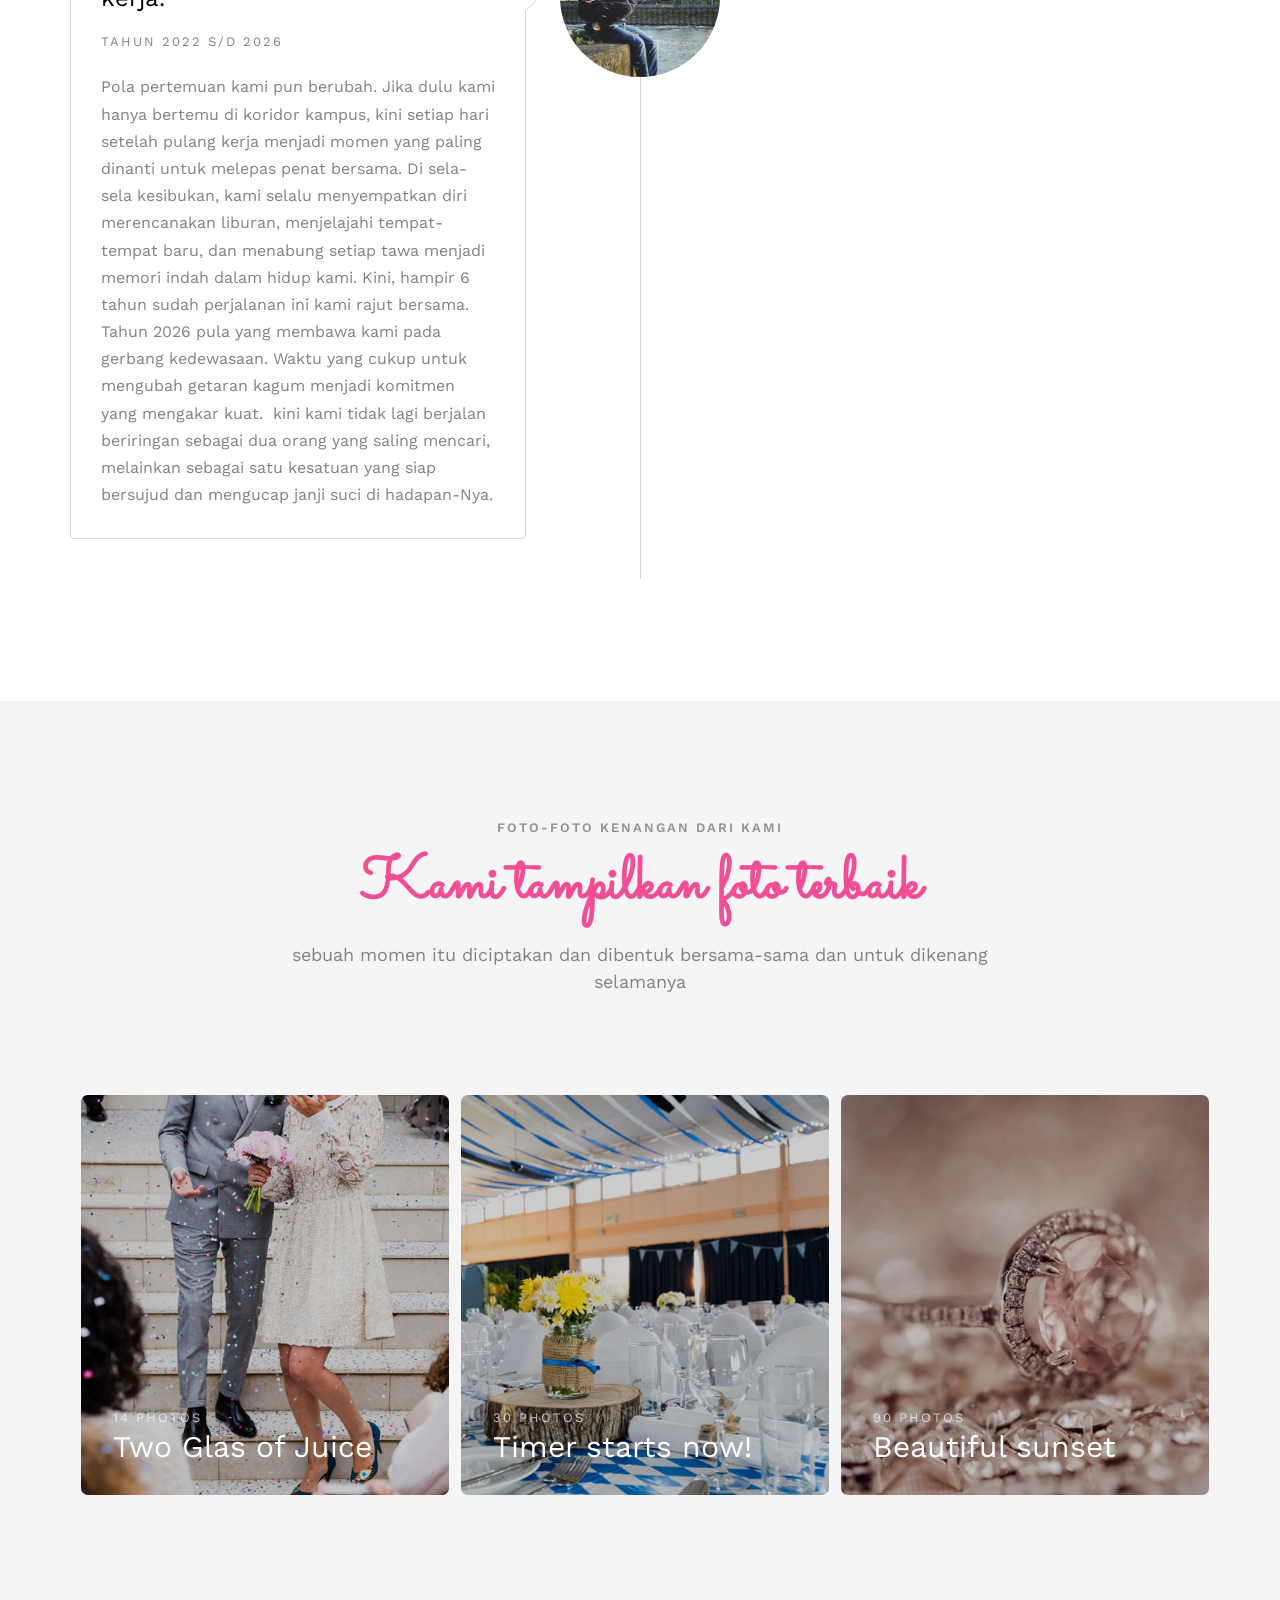
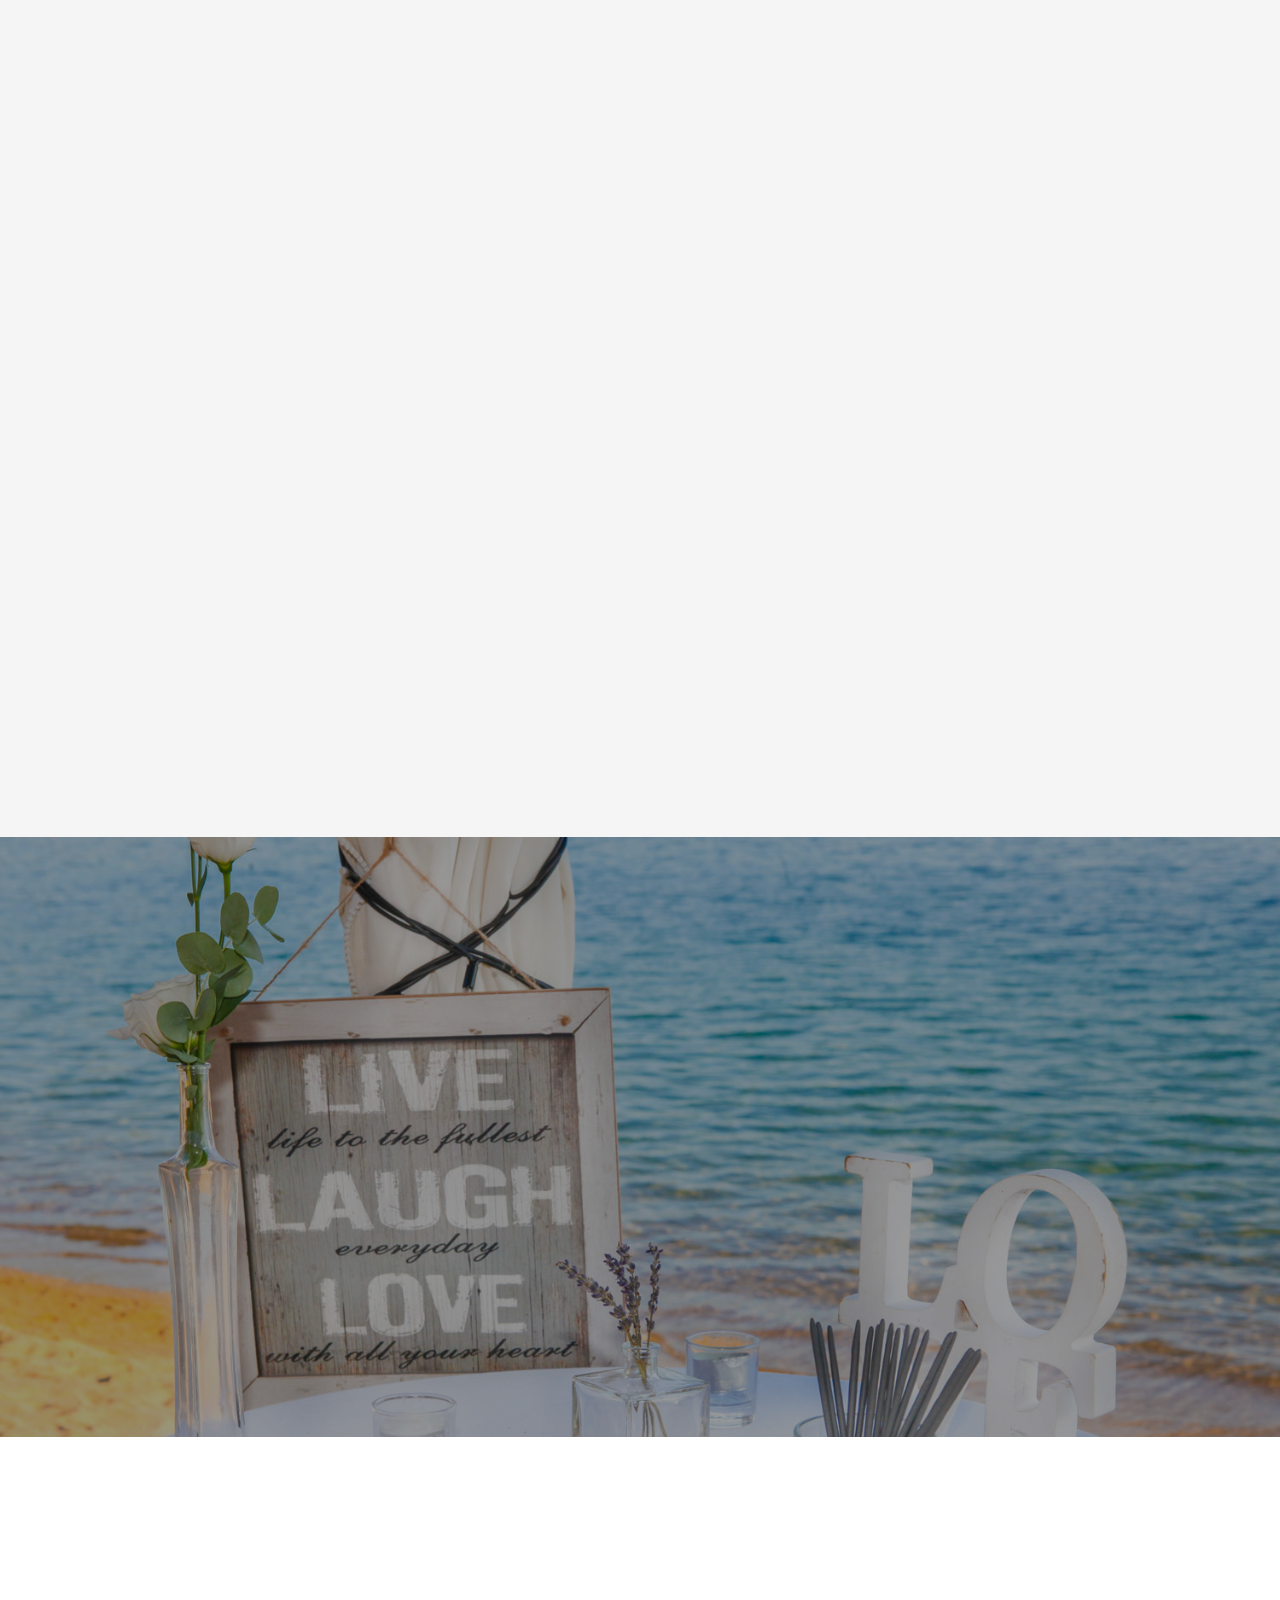
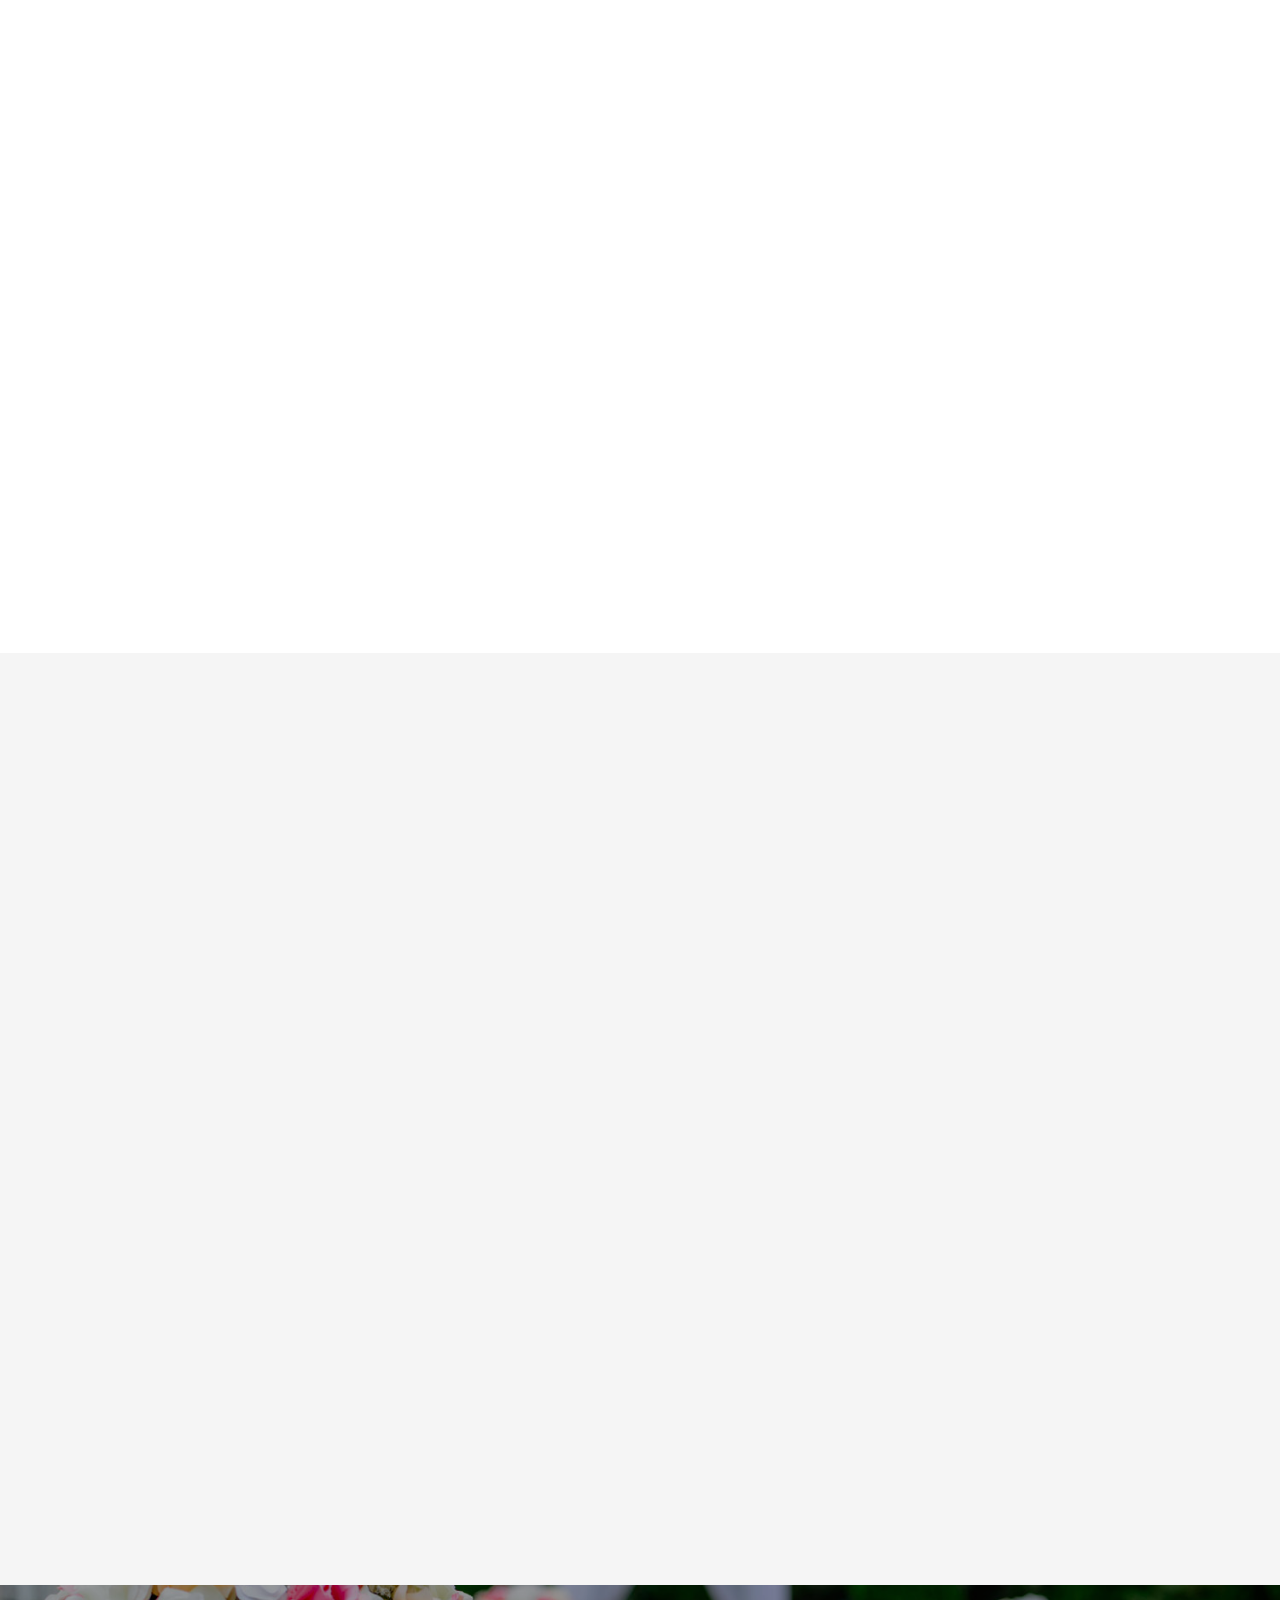
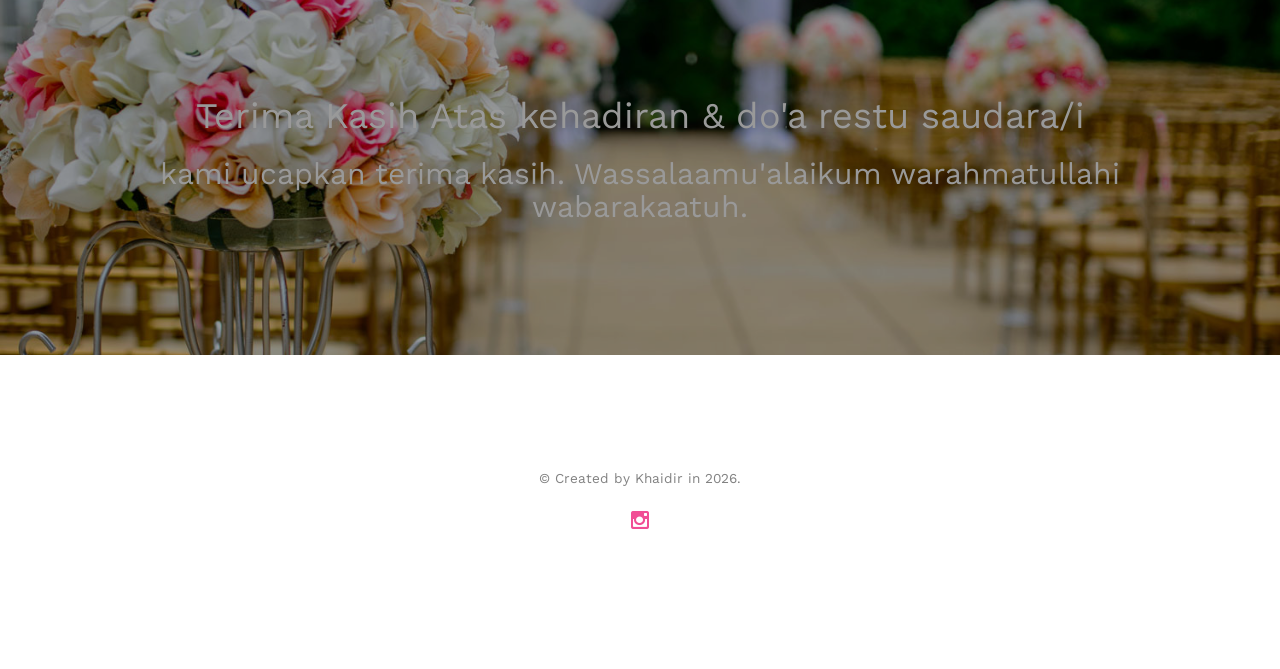
==== commit 2cc8f589: "Update index.html" ====
--- a/index.html
+++ b/index.html
@@ -160,9 +160,9 @@
 		<div class="container">
 			<div class="row">
 				<div class="col-md-8 col-md-offset-2 text-center fh5co-heading animate-box">
-					<span>بِسْمِ اللَّهِ الرَّحْمَنِ الرَّحِيمِ</span>
+					<span id="tanggal">بِسْمِ اللَّهِ الرَّحْمَنِ الرَّحِيمِ</span>
 					<h2>Akad Nikah & Resepsi Pernikahan Kami</h2>
-					<h3 style="color: #fffefe;" id="tanggal">Insha Allah yang akan dilaksanakan pada:</h3>
+					<h3 style="color: #fffefe;">Insha Allah yang akan dilaksanakan pada:</h3>
 					<span class="simply-countdown simply-countdown-one"></span>
 				</div>
 			</div>
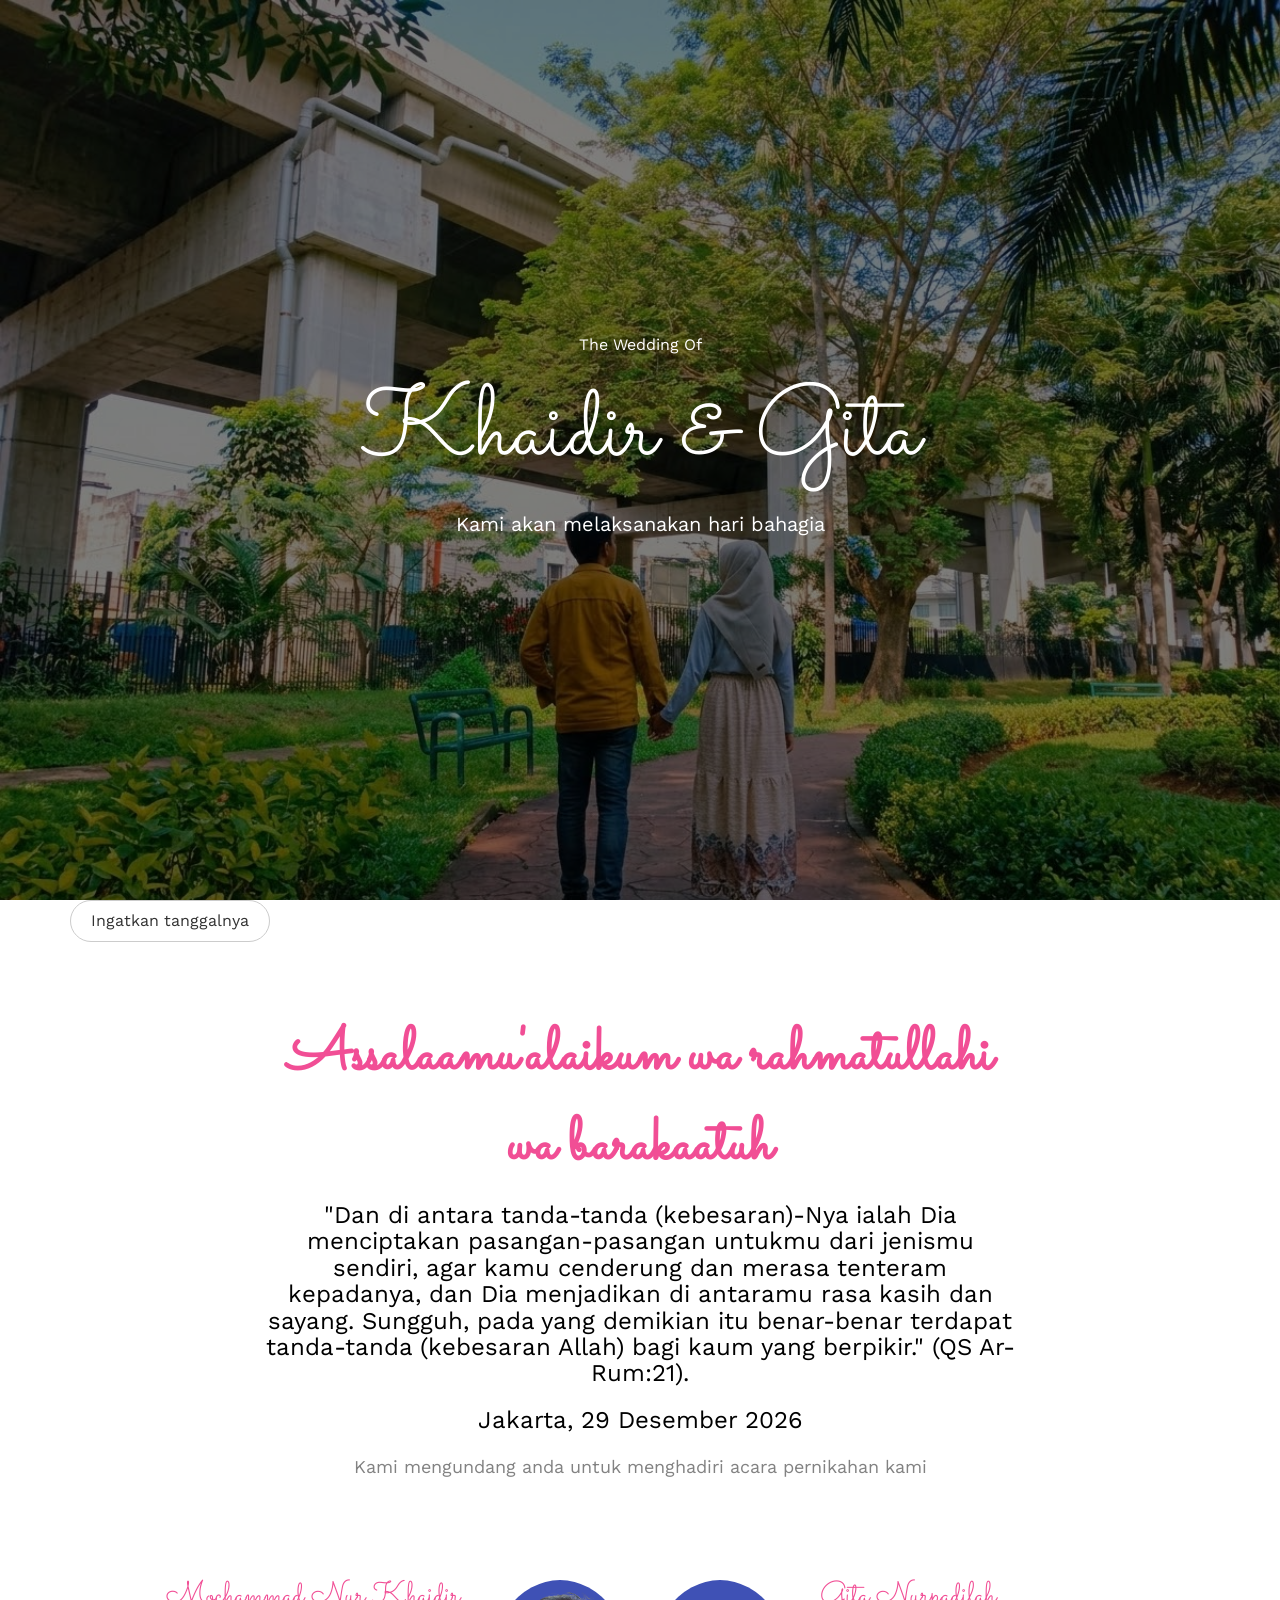
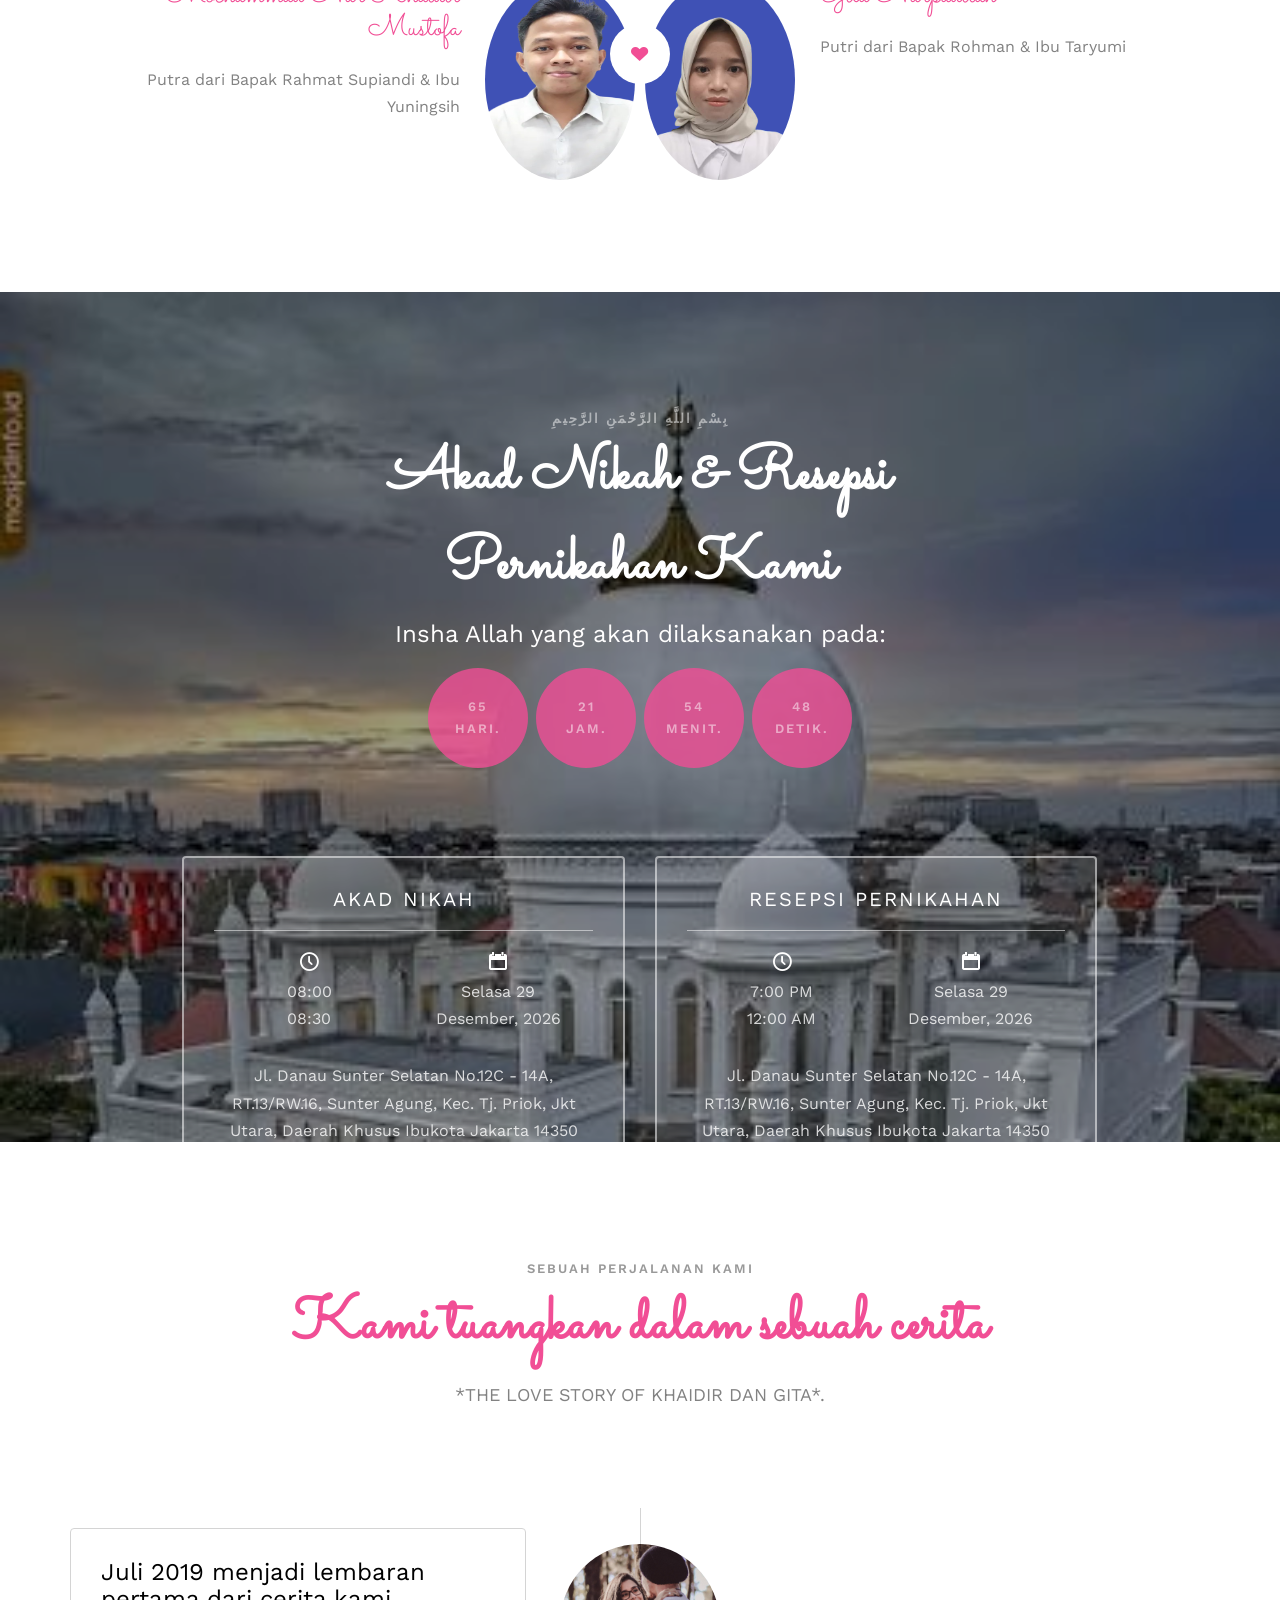
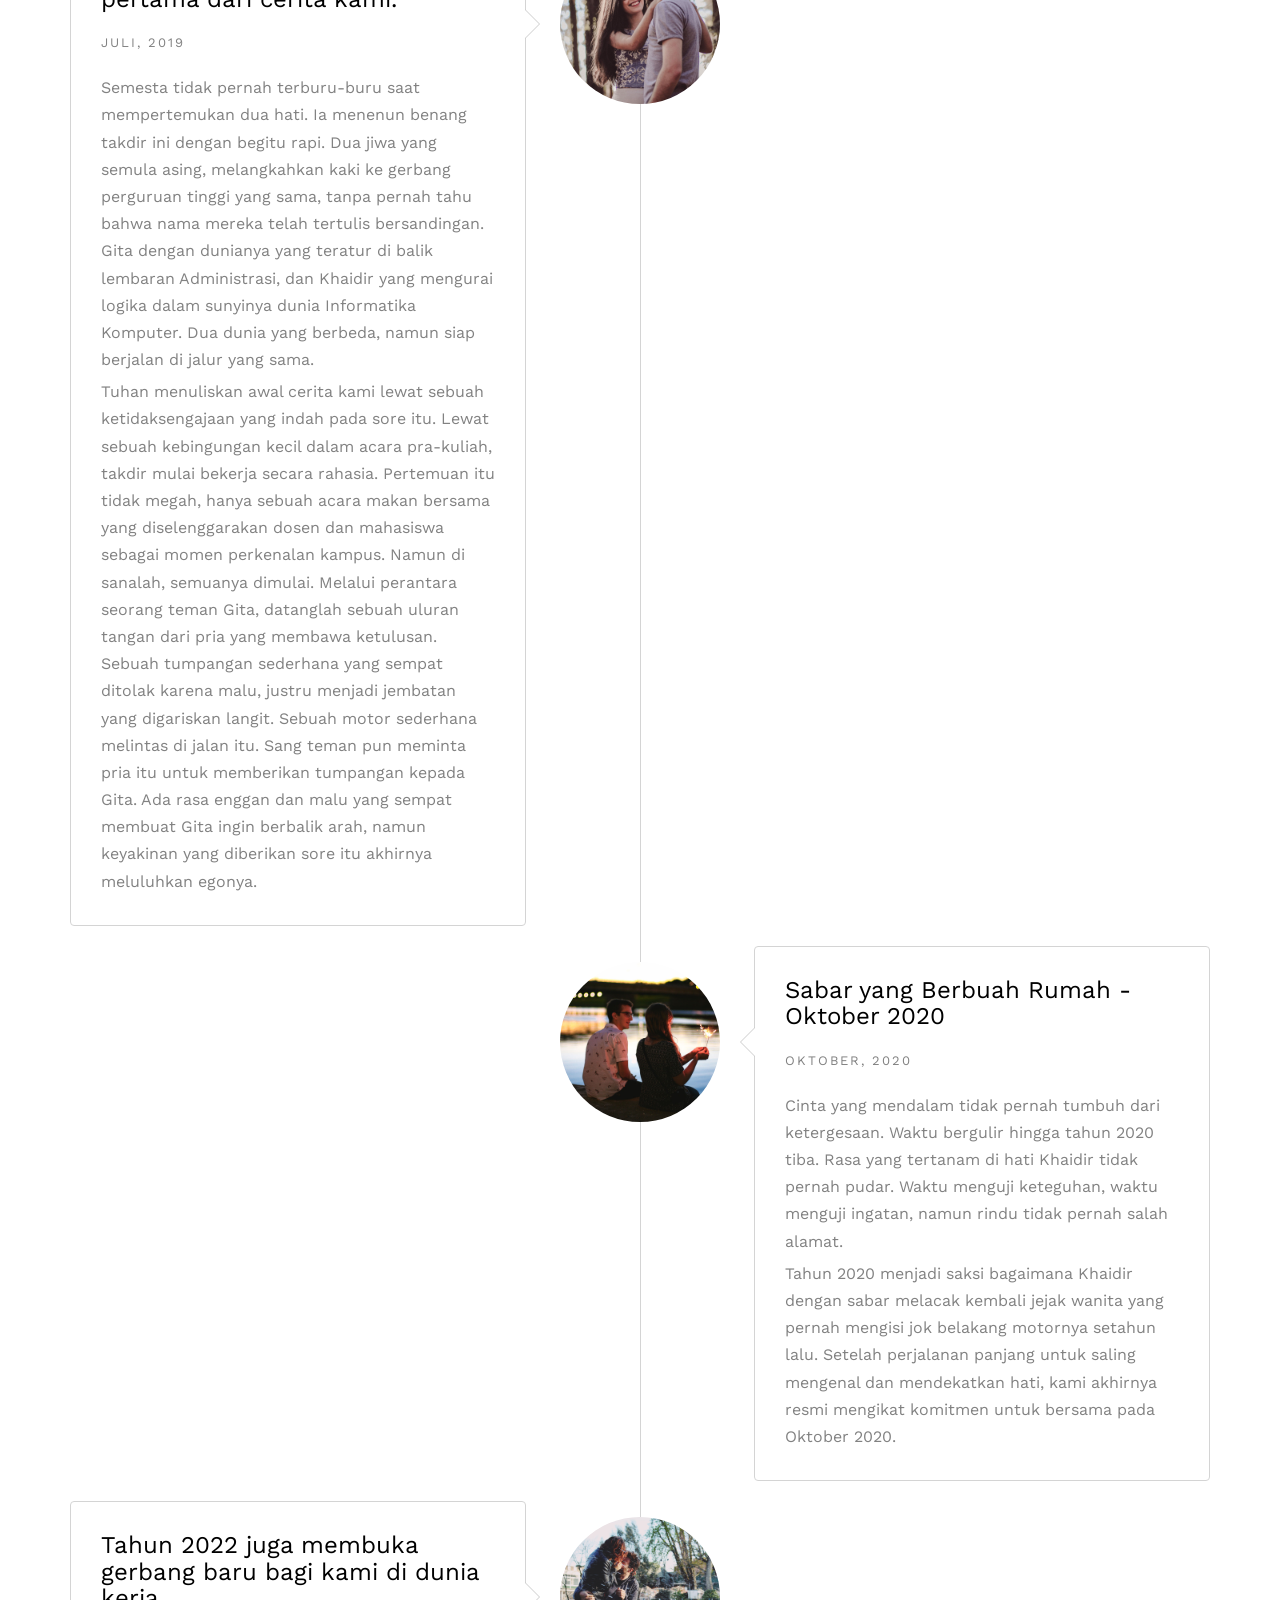
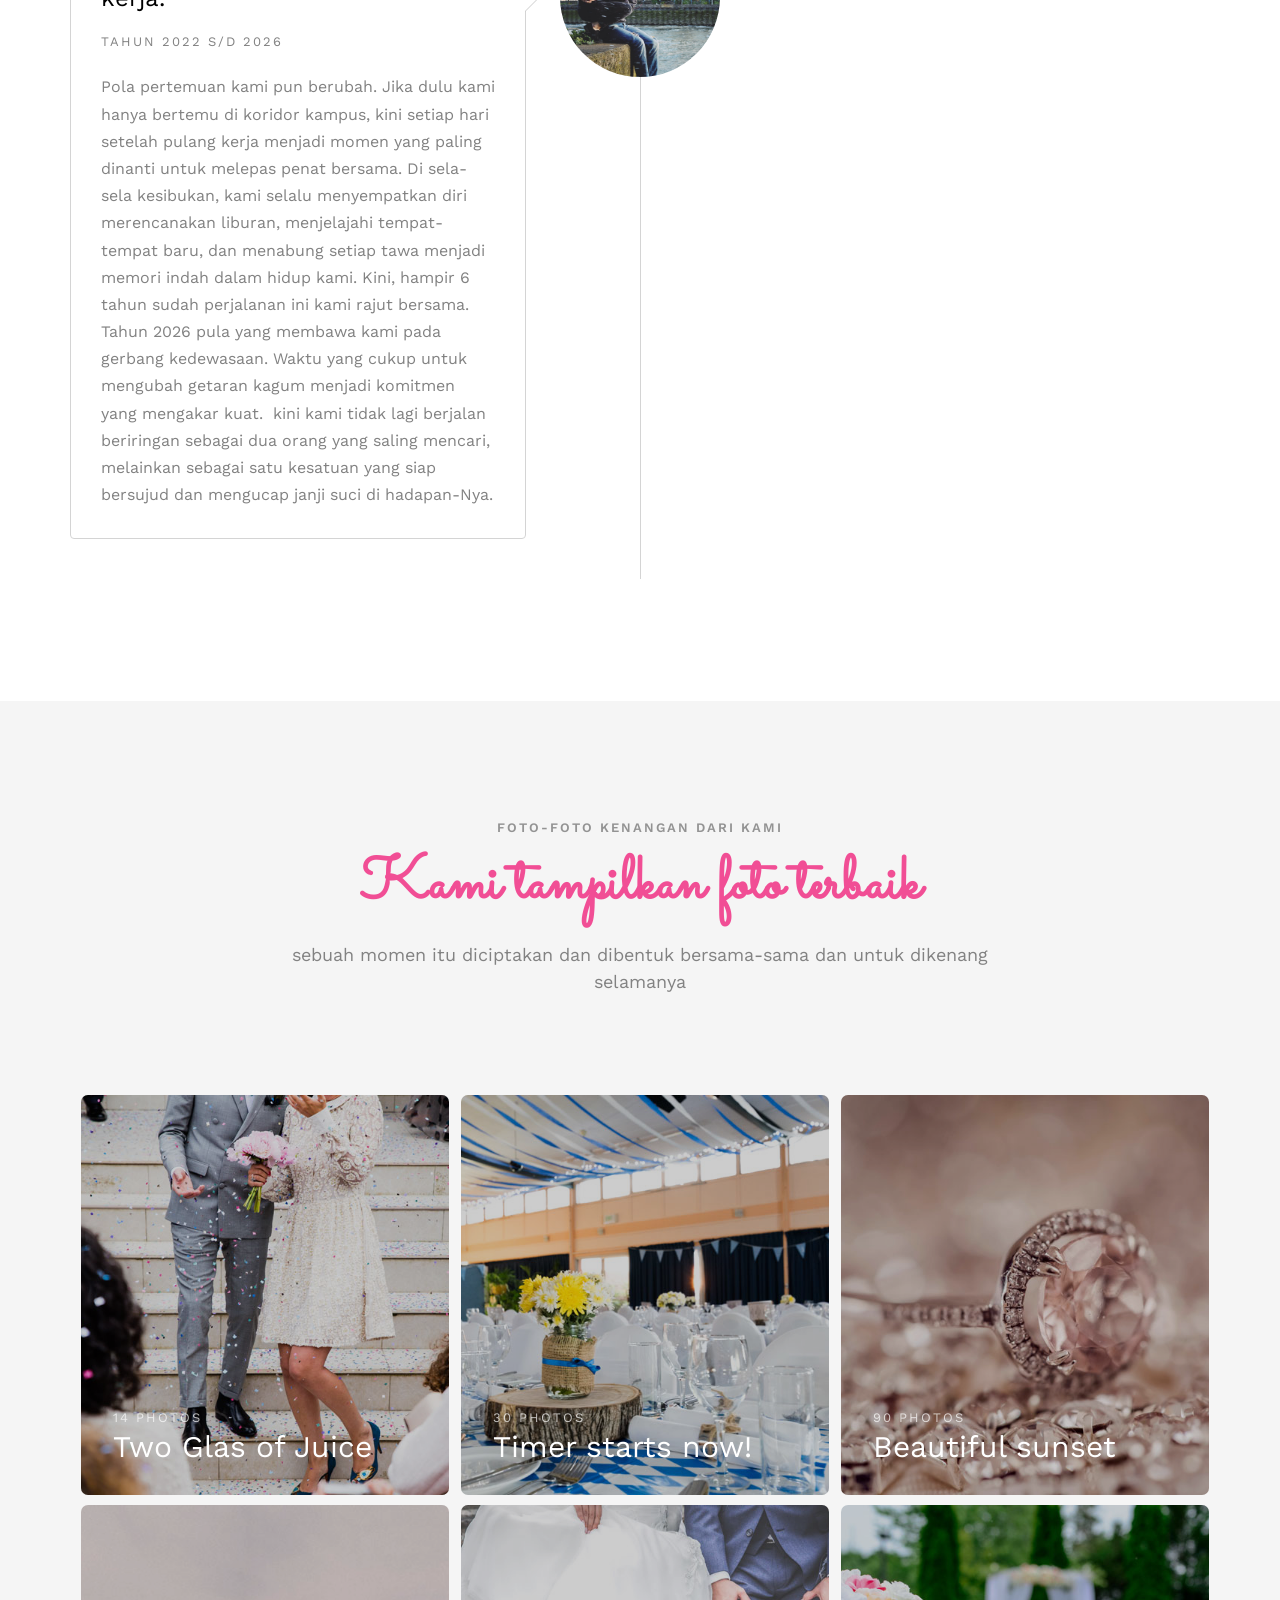
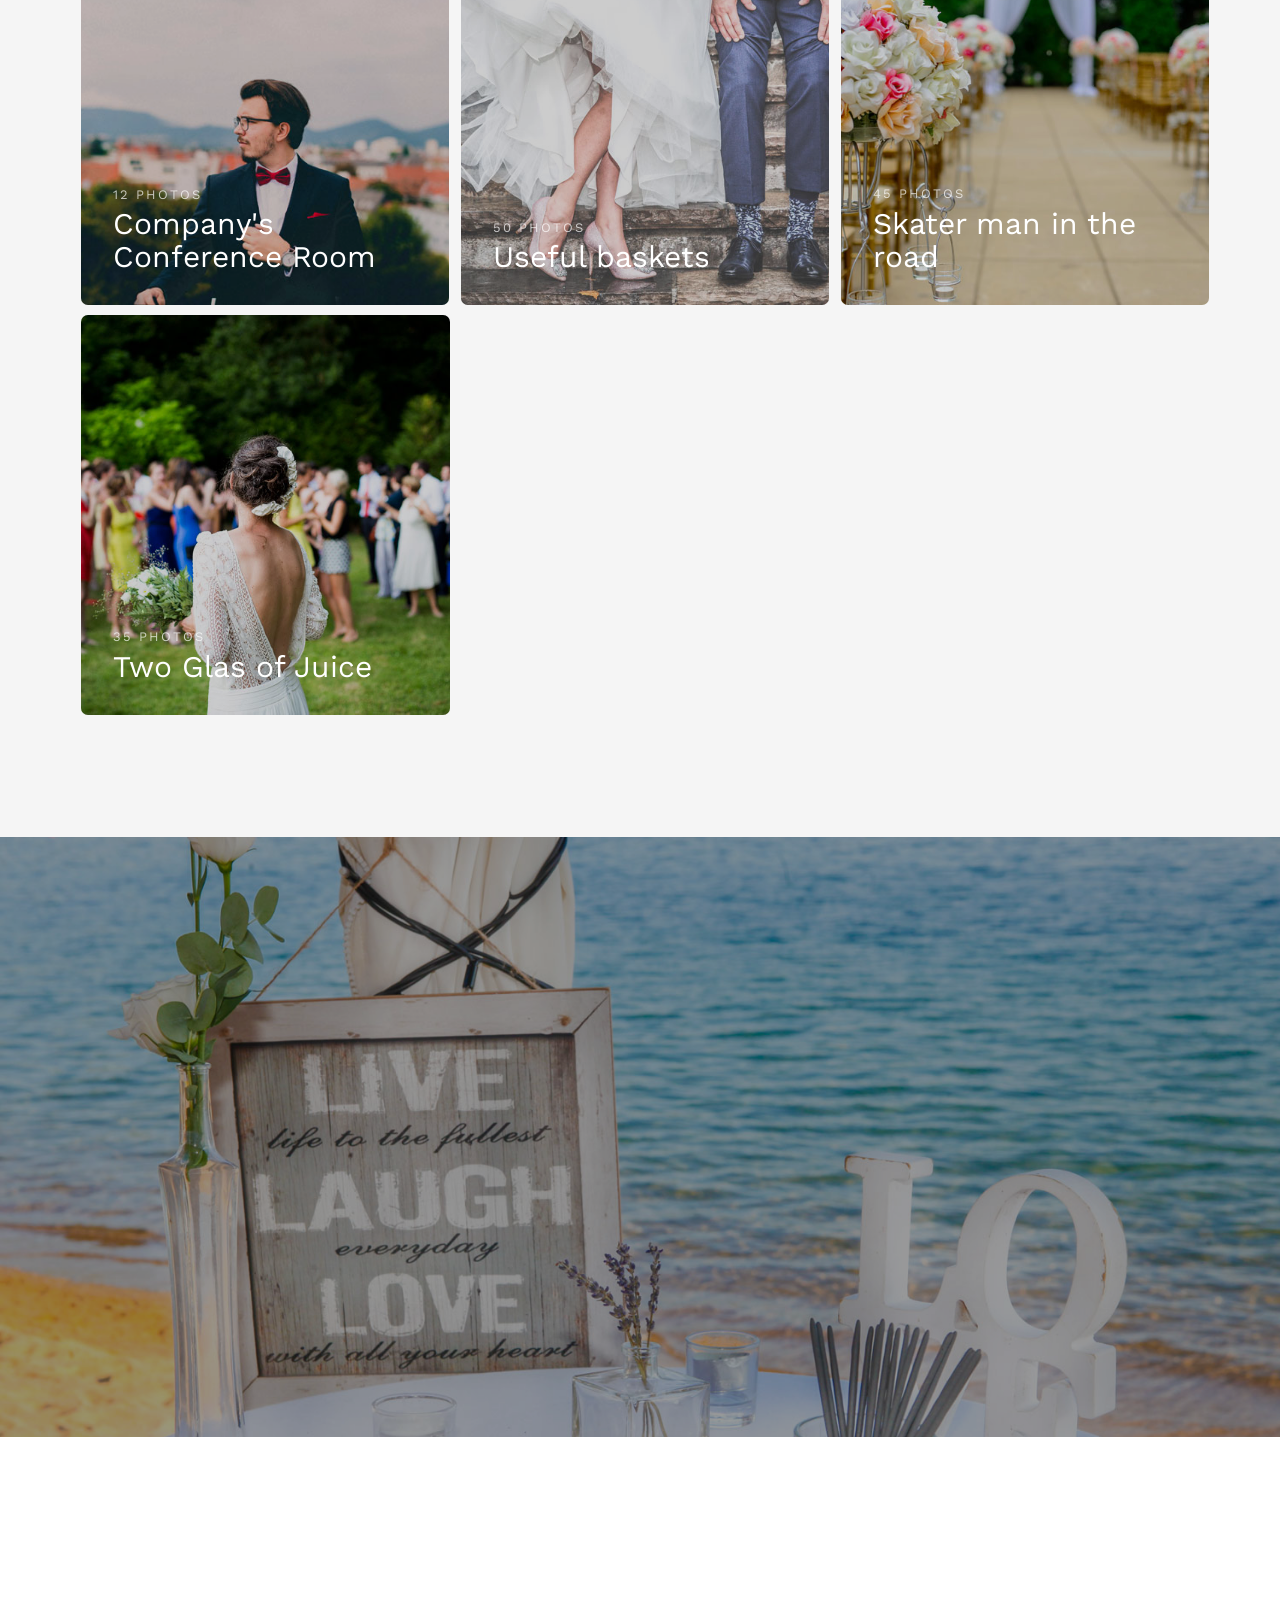
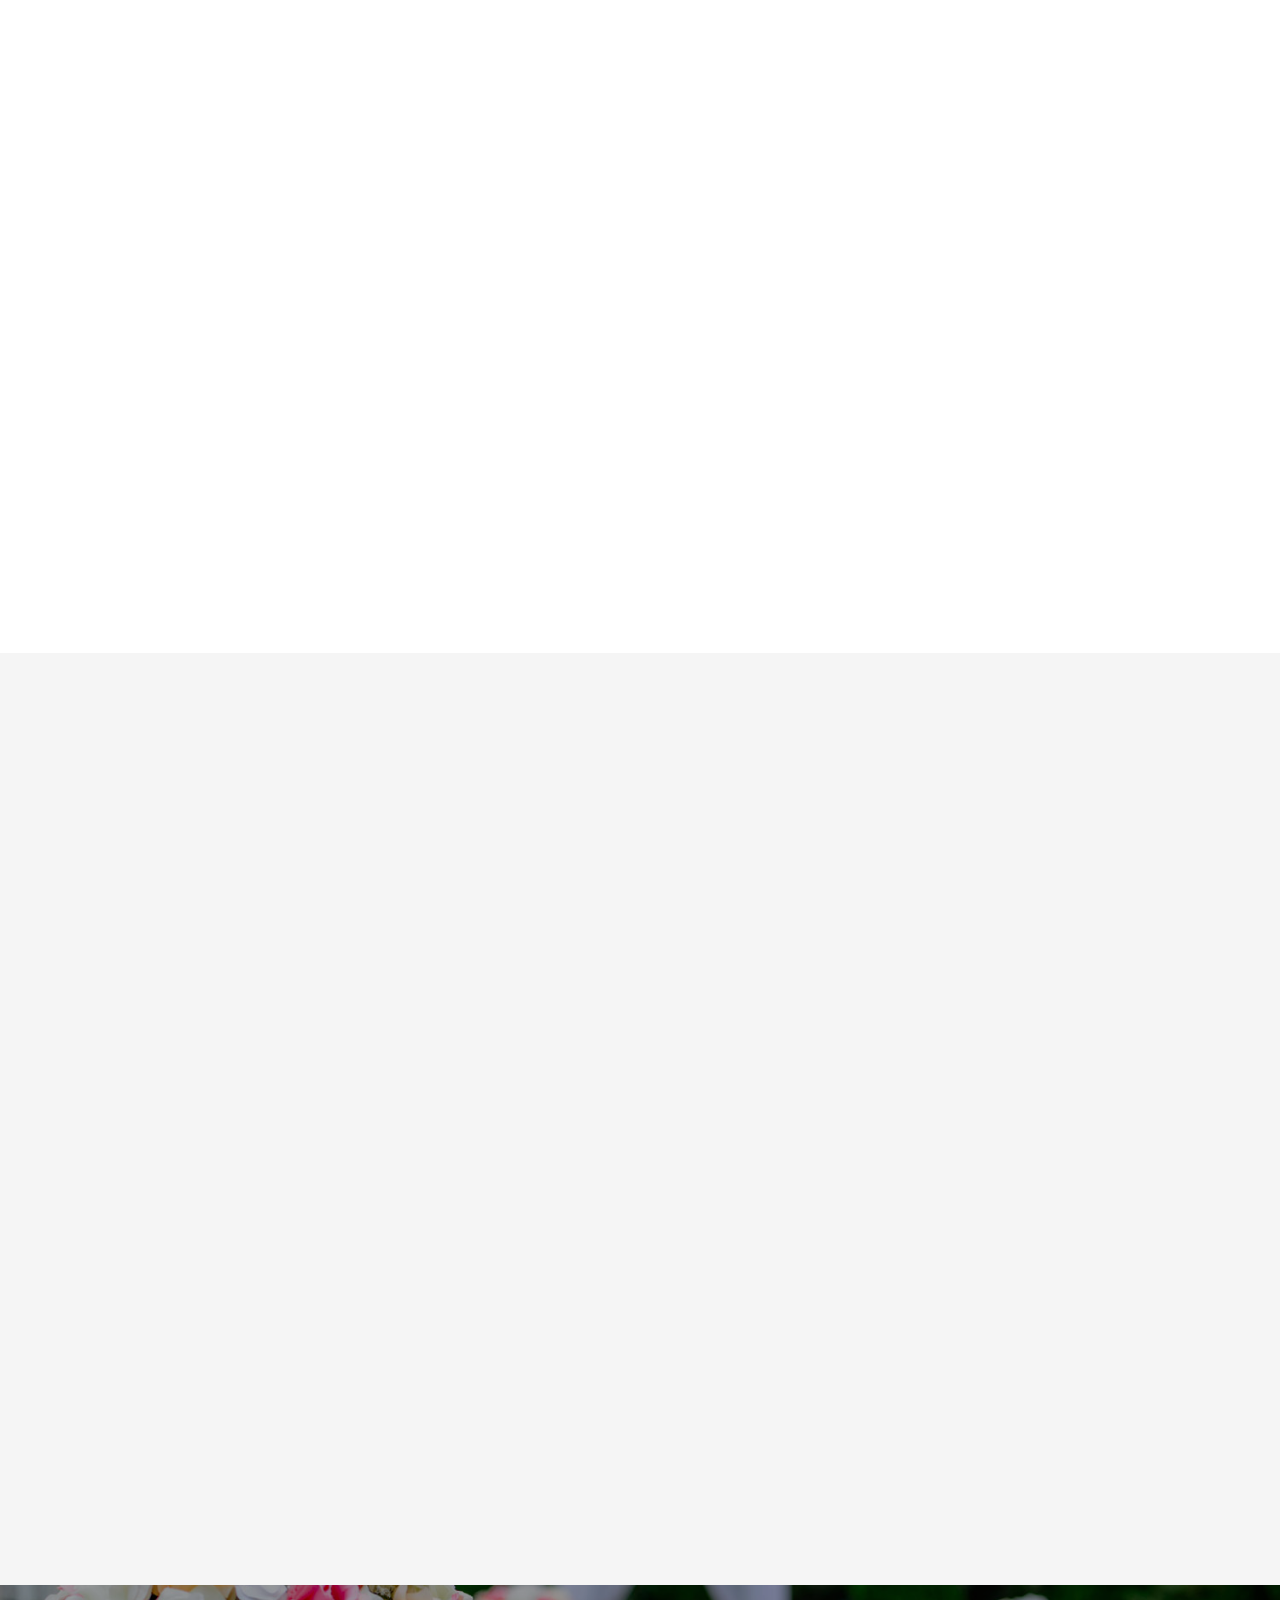
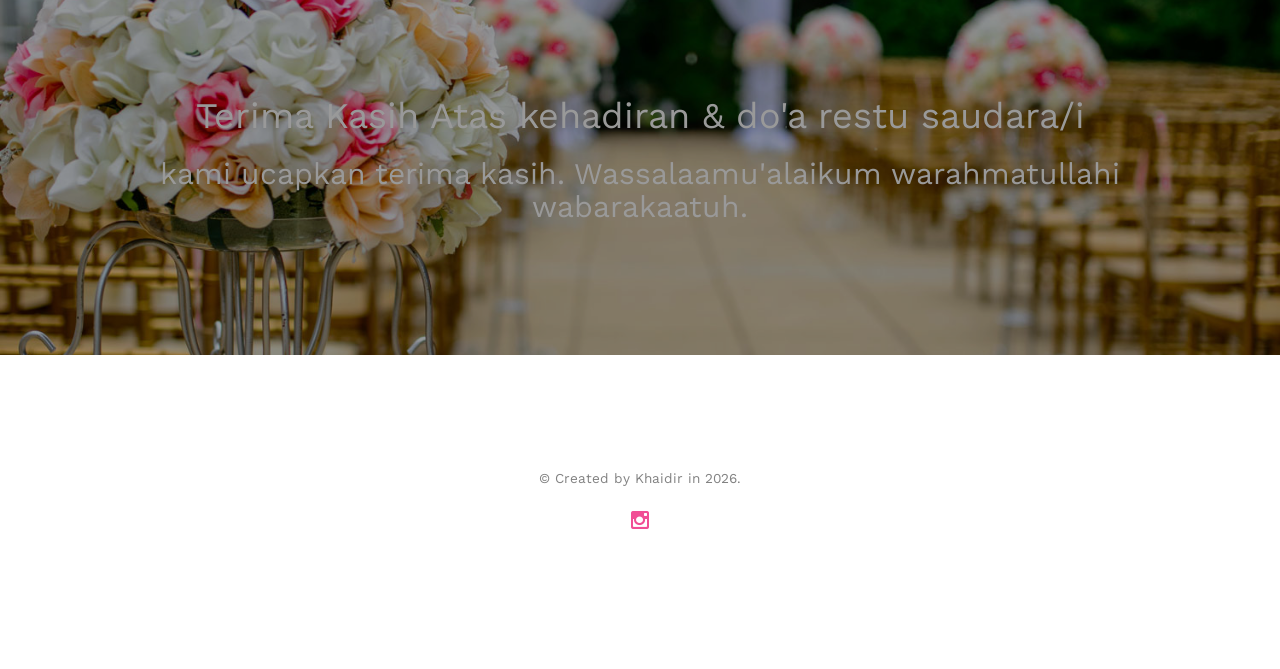
==== commit 0b5ee8e5: "Update index.html" ====
--- a/index.html
+++ b/index.html
@@ -113,11 +113,11 @@
 							<span style="color: #fffefe;">The Wedding Of</span>
 							<h1>Khaidir &amp; Gita</h1>
 							<h2>Kami akan melaksanakan hari bahagia</h2>
-							<p><a href="#tanggal" class="btn btn-default btn-sm">Ingatkan tanggalnya</a></p>
-						</div>
-					</div>
-				</div>
-			</div>
+						</div>
+					</div>
+				</div>
+			</div>
+			<p><a href="#tanggal" class="btn btn-default btn-sm">Ingatkan tanggalnya</a></p>
 		</div>
 	</header>
 
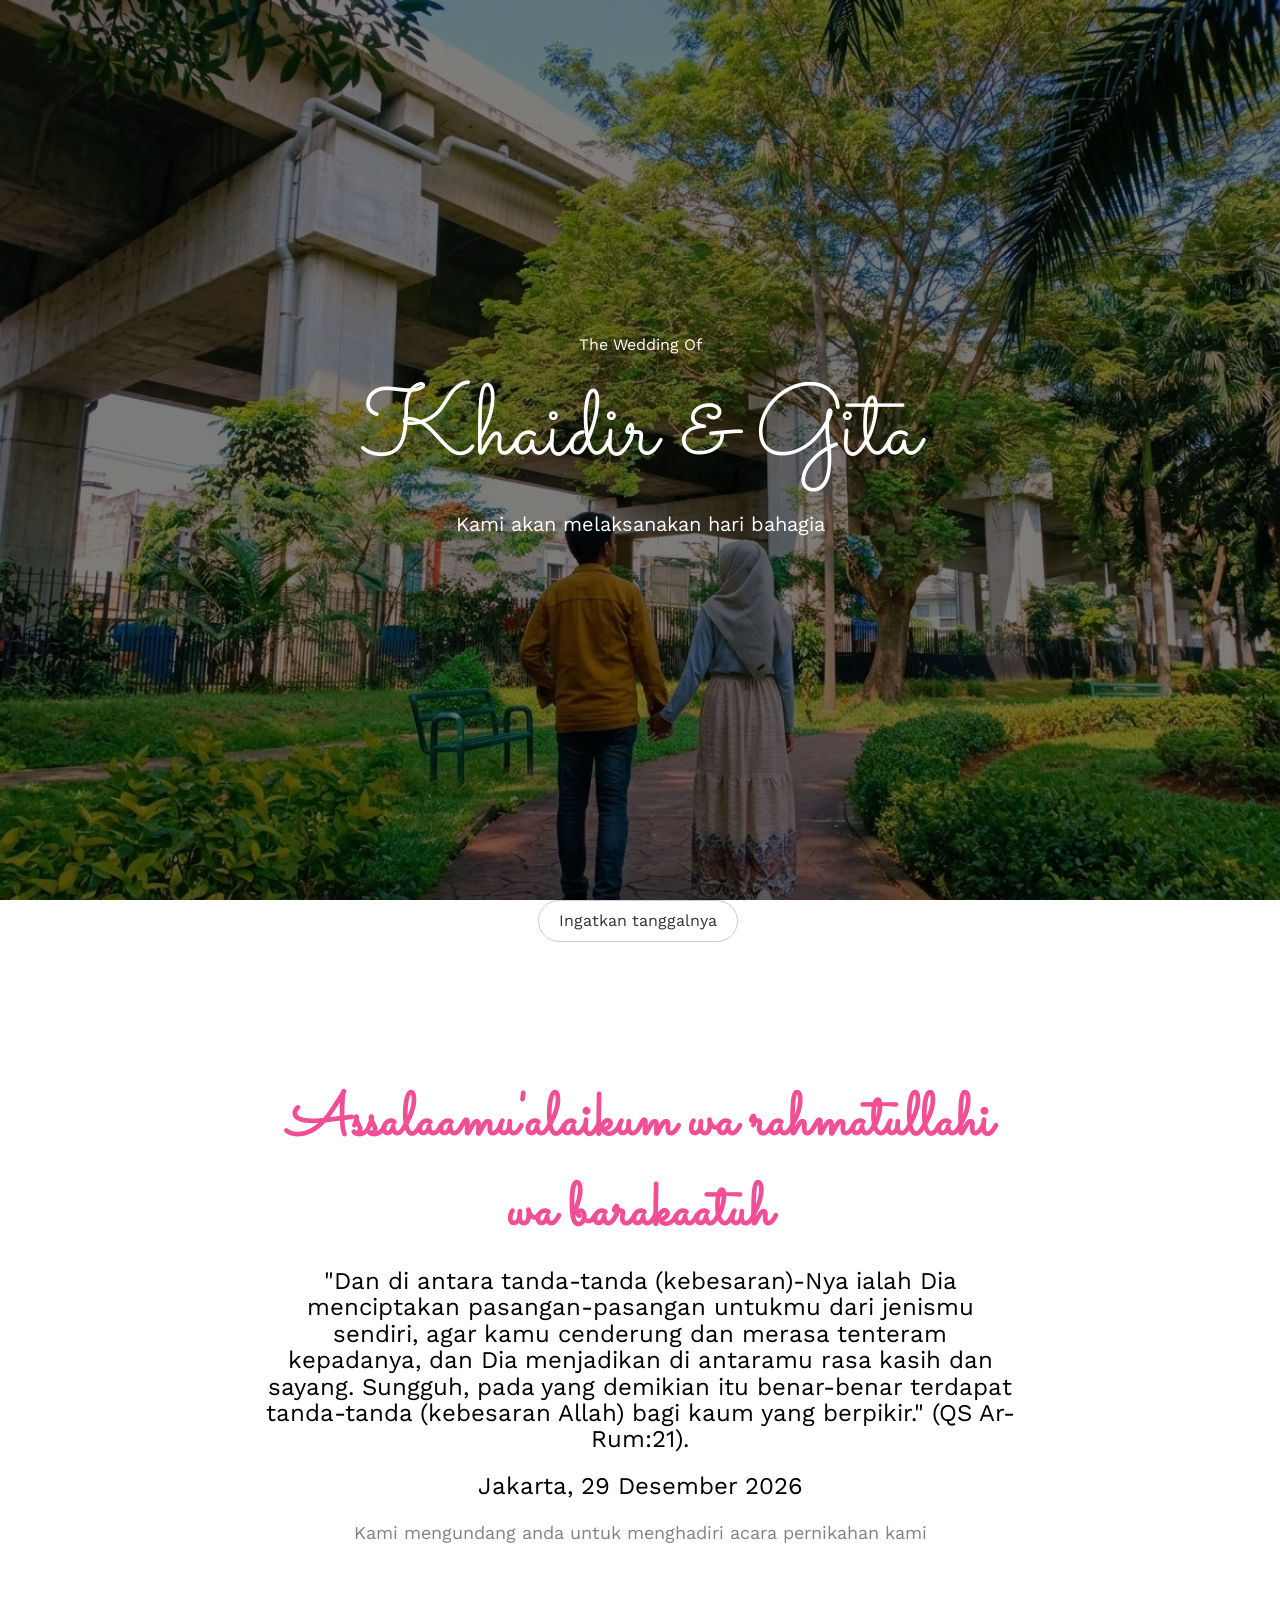
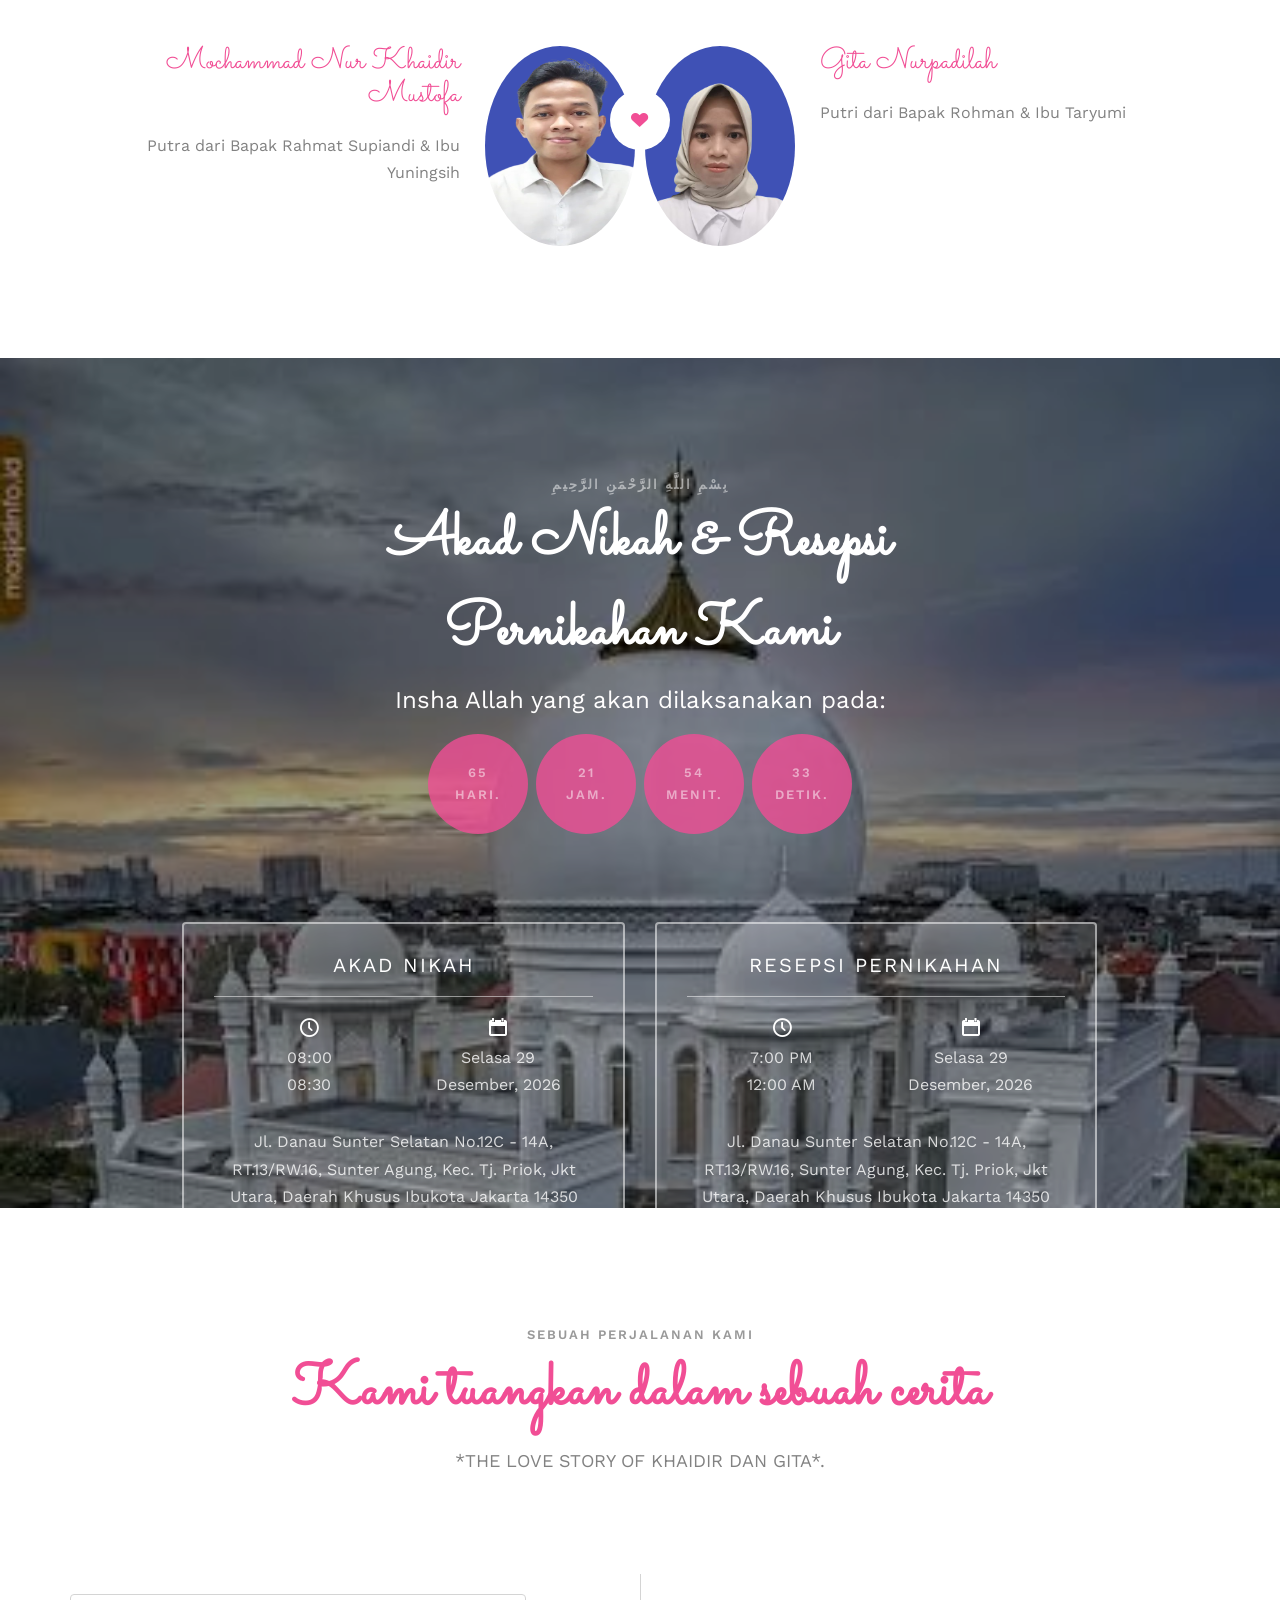
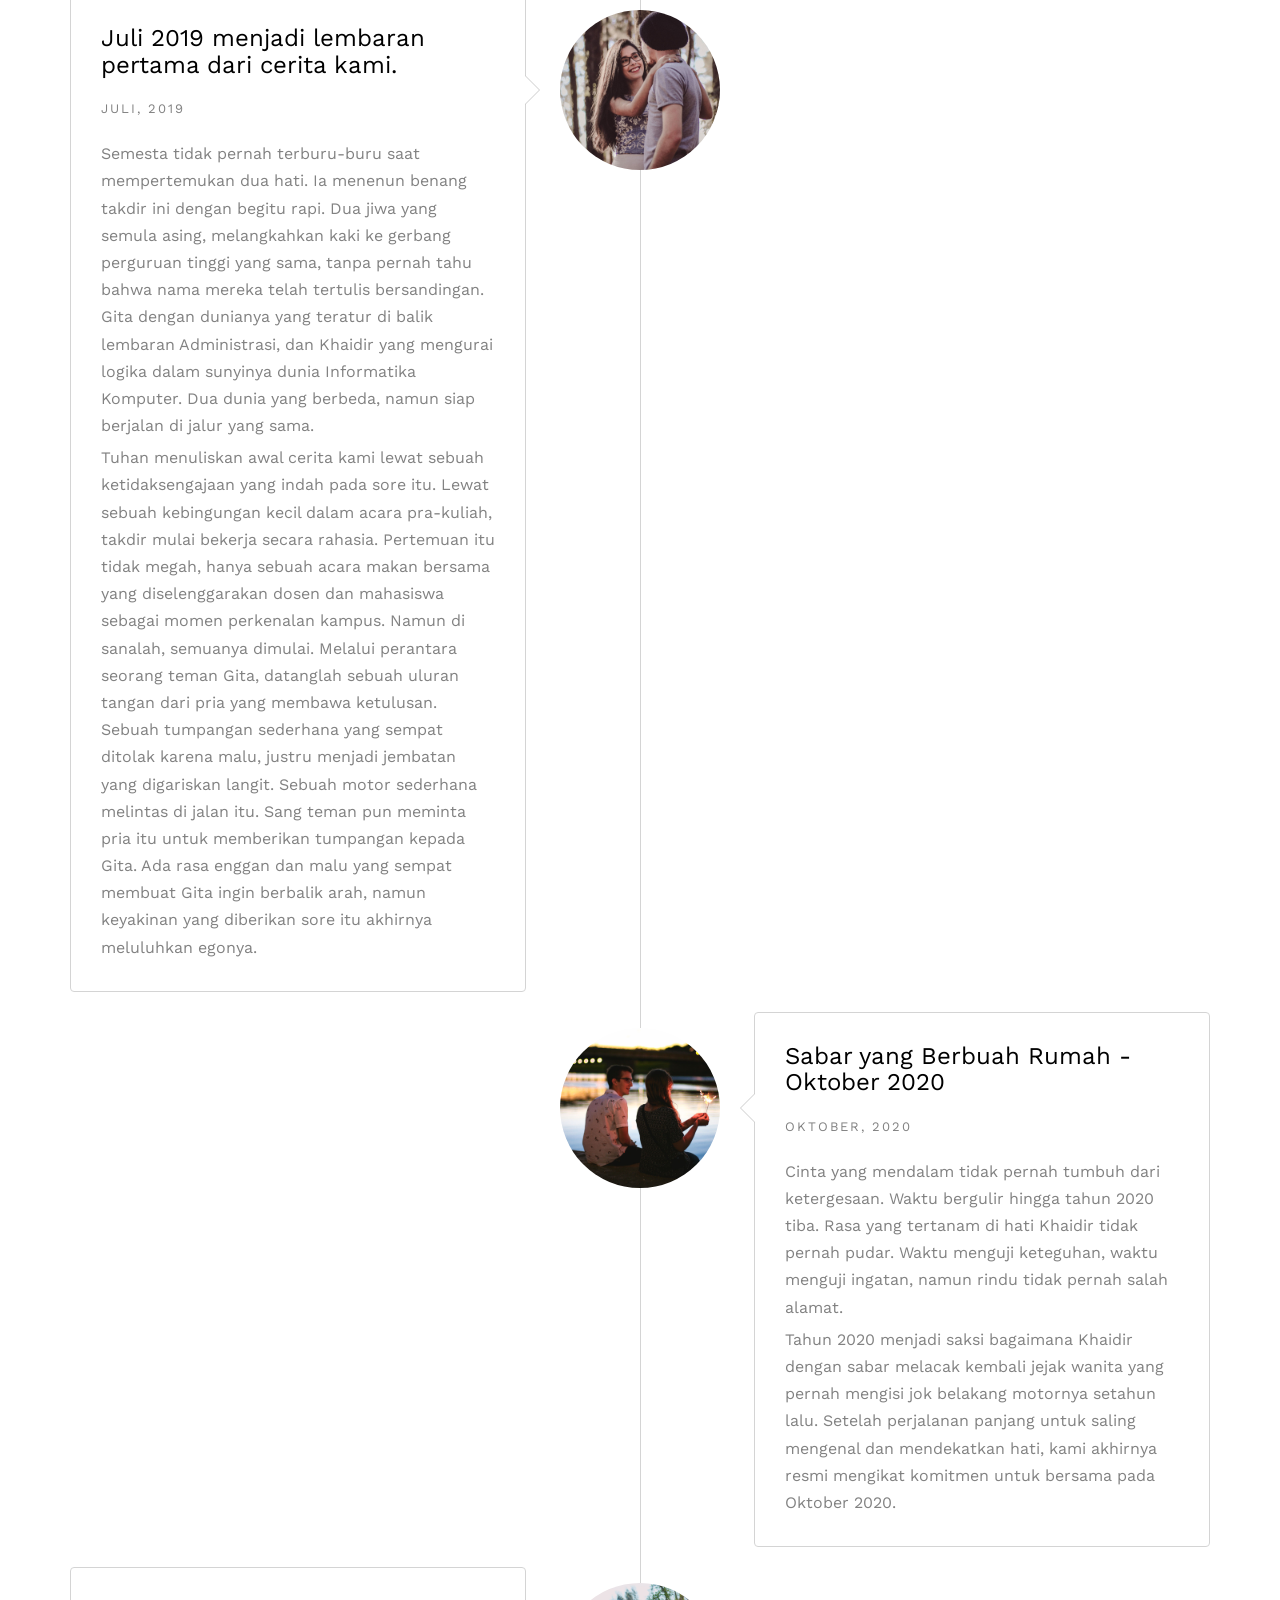
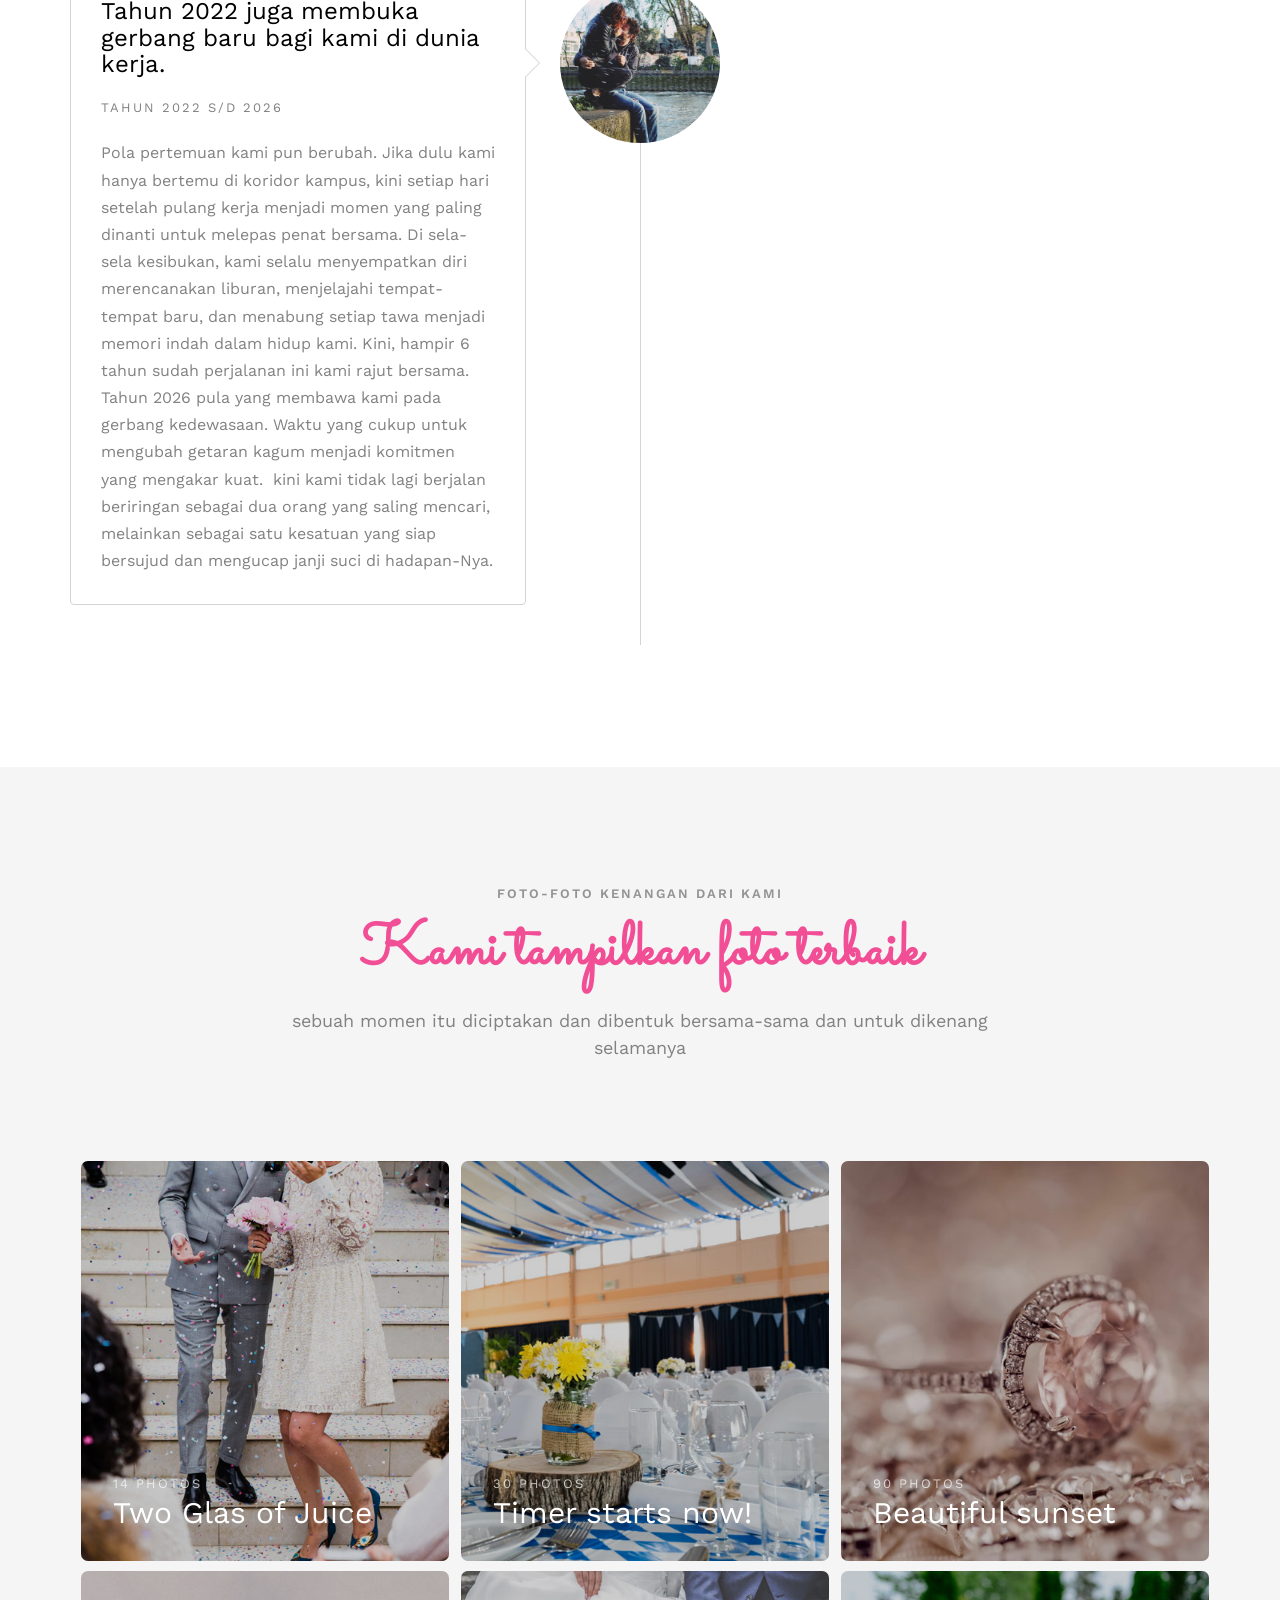
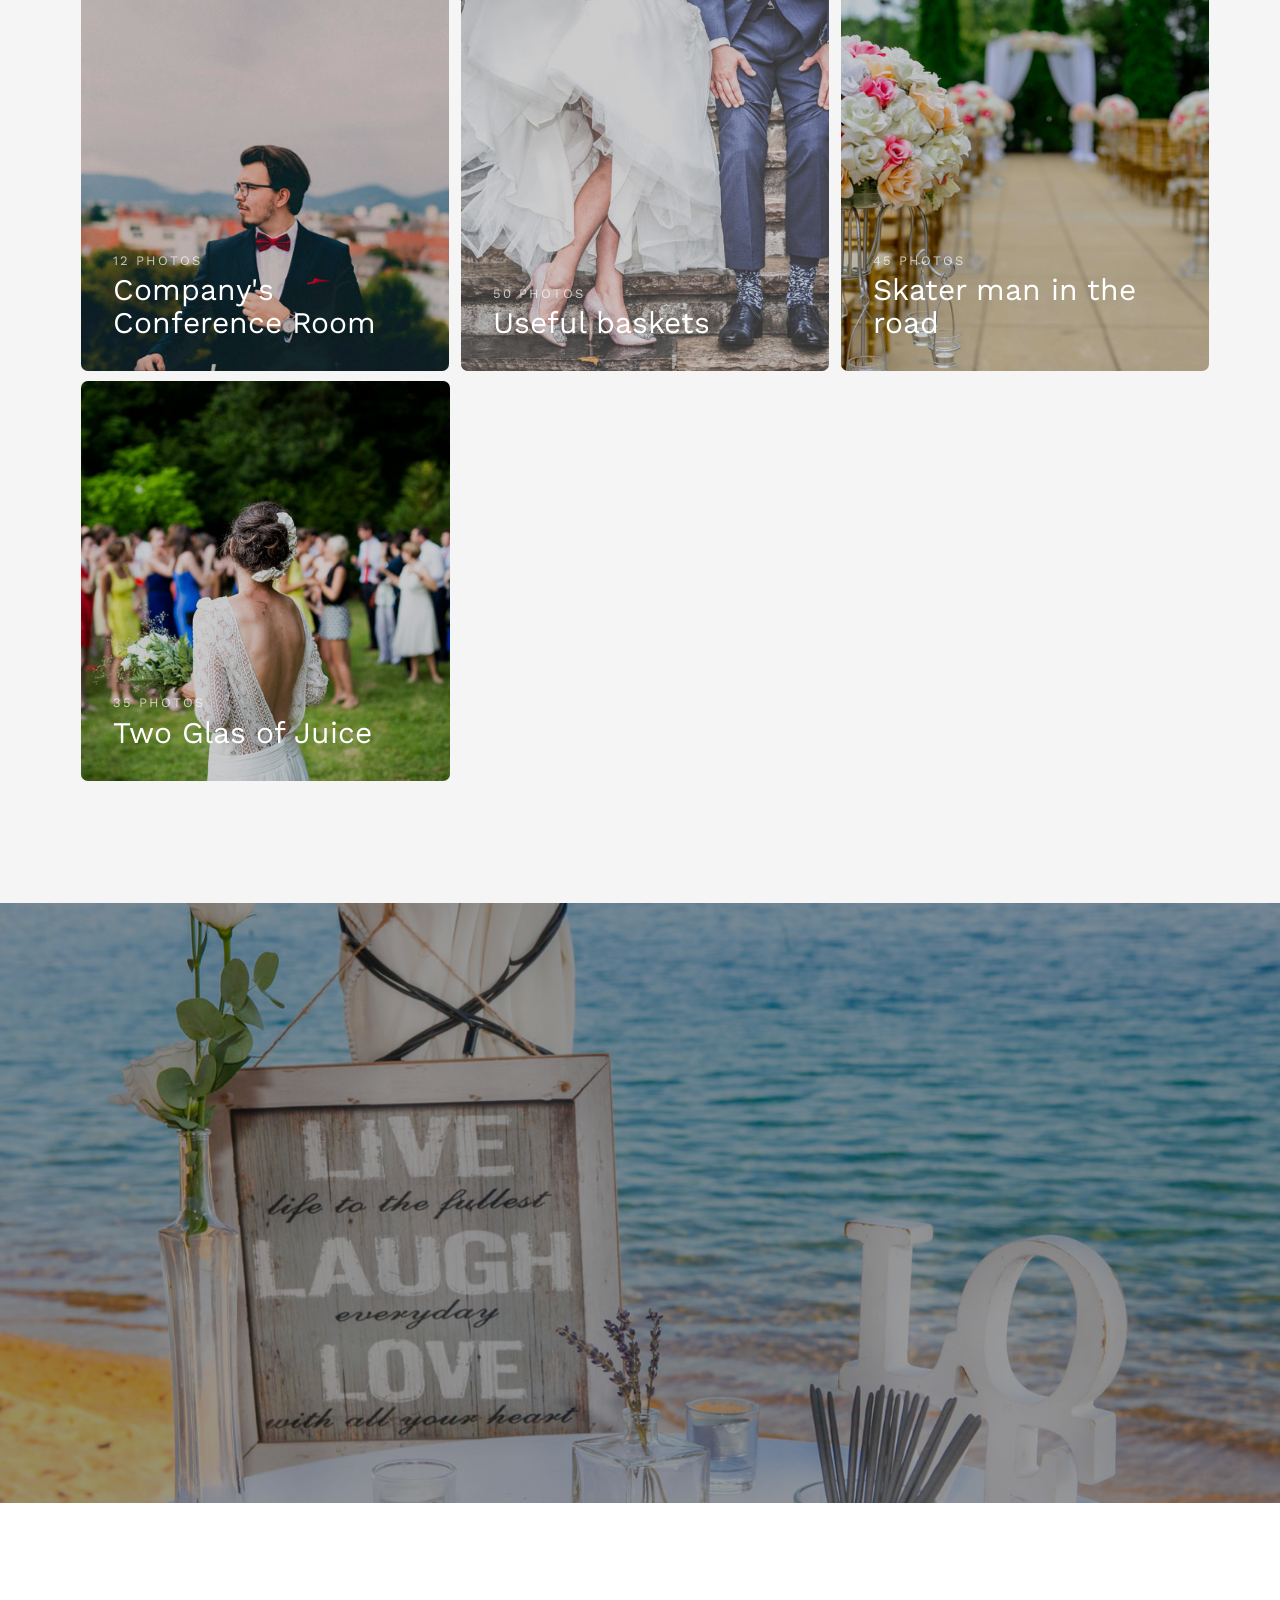
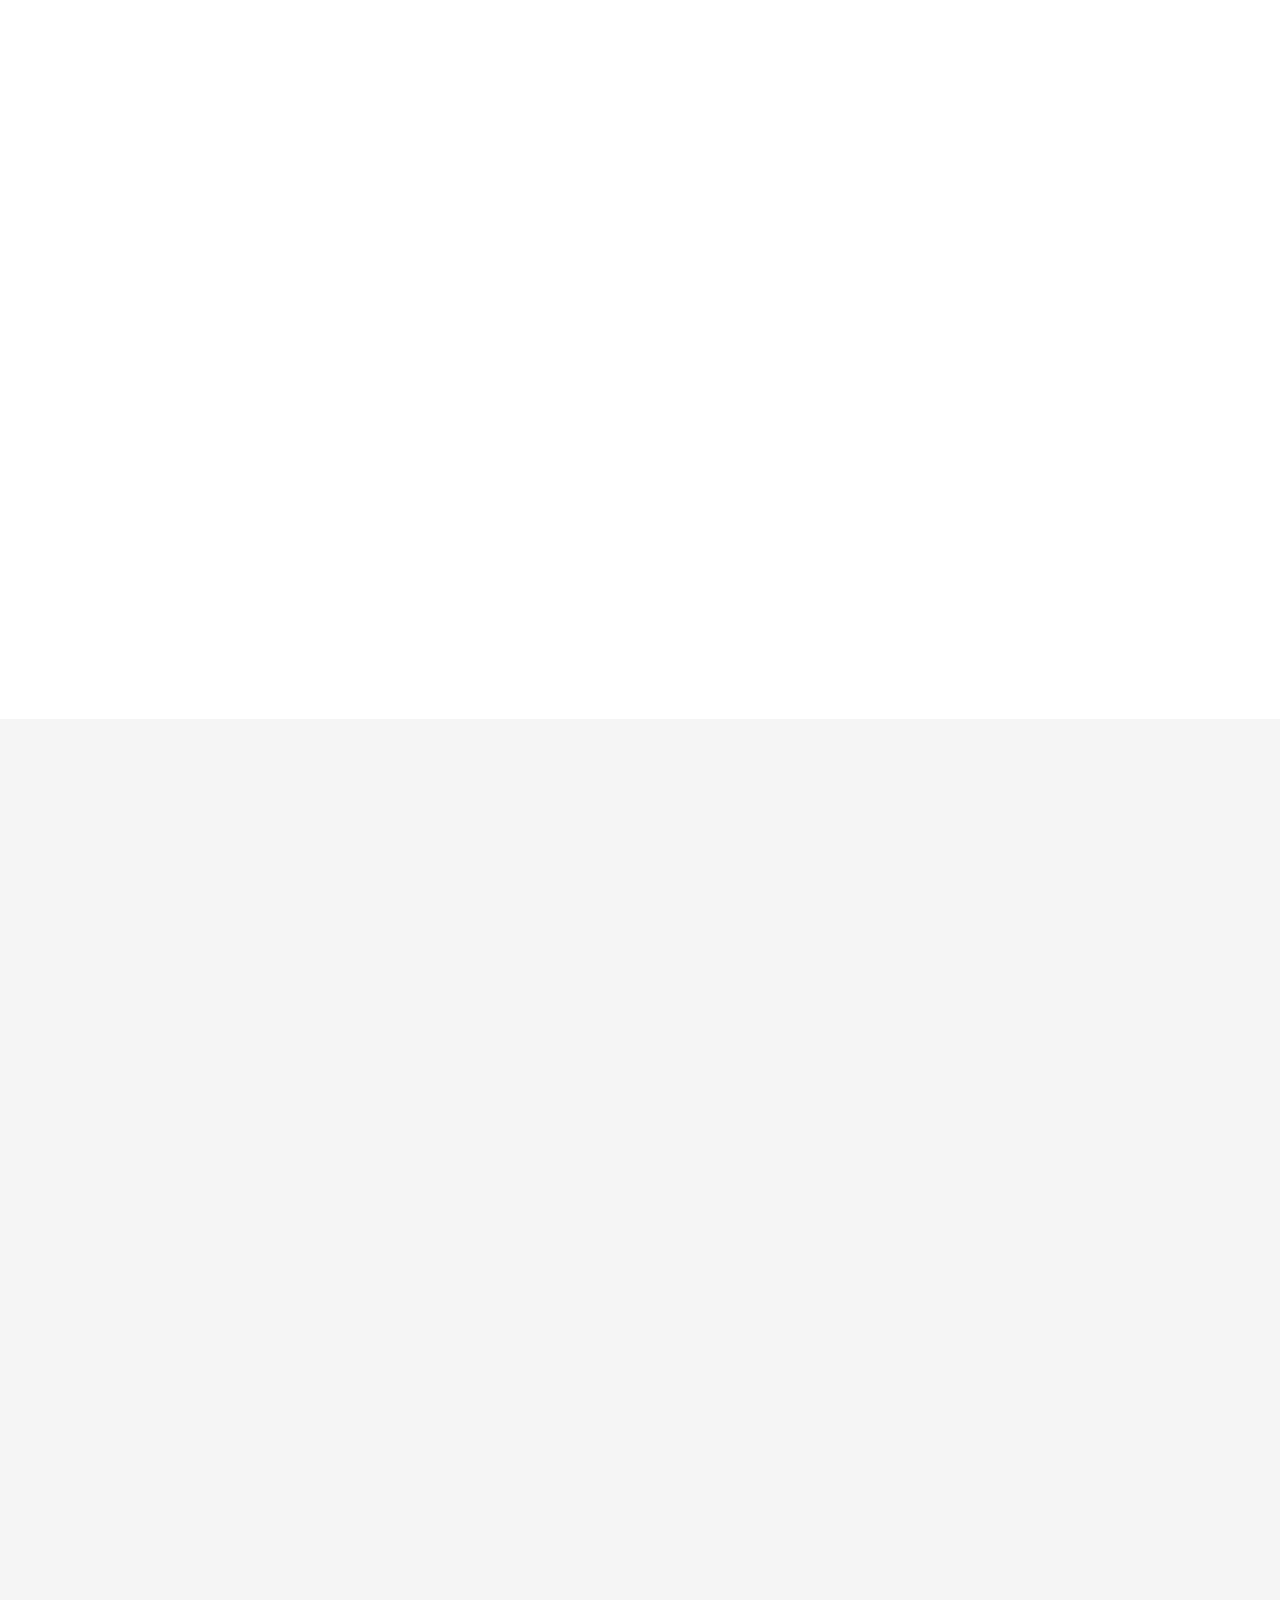
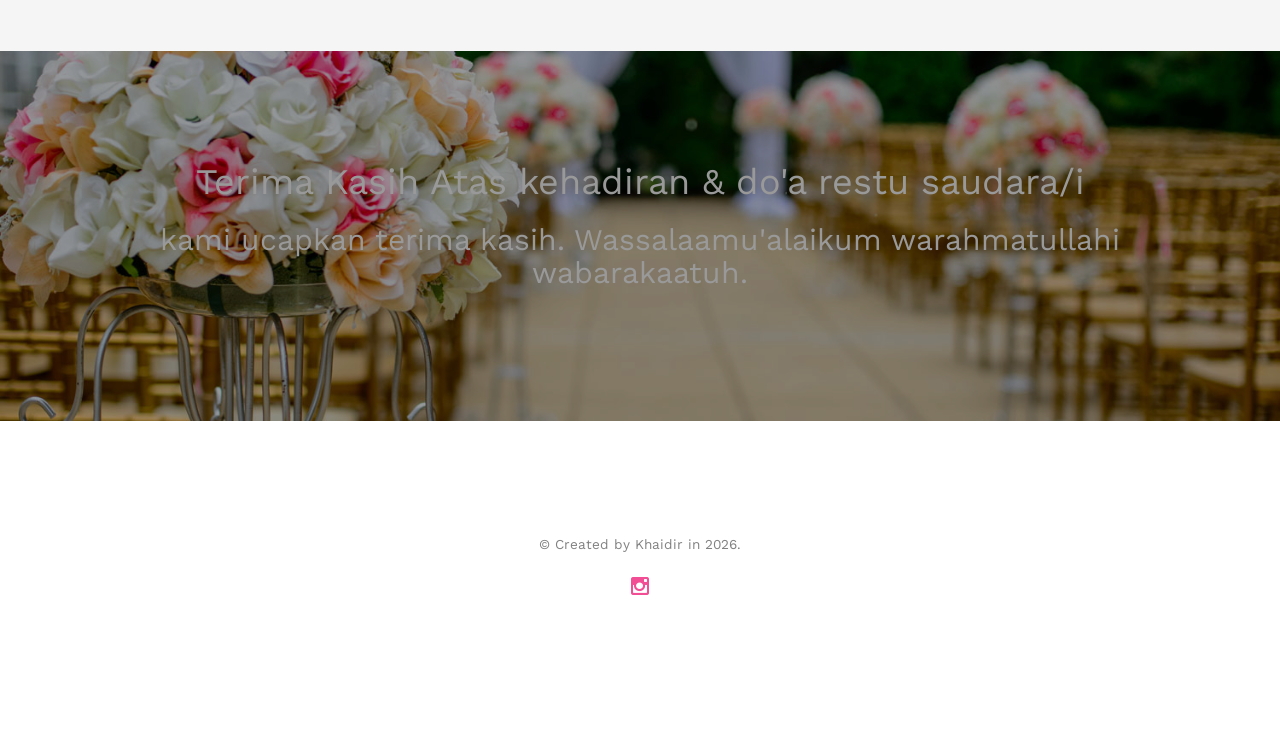
==== commit 057f461b: "Update index.html" ====
--- a/index.html
+++ b/index.html
@@ -115,9 +115,9 @@
 							<h2>Kami akan melaksanakan hari bahagia</h2>
 						</div>
 					</div>
-				</div>
-			</div>
-			<p><a href="#tanggal" class="btn btn-default btn-sm">Ingatkan tanggalnya</a></p>
+					<p><a href="#tanggal" class="btn btn-default btn-sm">Ingatkan tanggalnya</a></p>
+				</div>
+			</div>
 		</div>
 	</header>
 
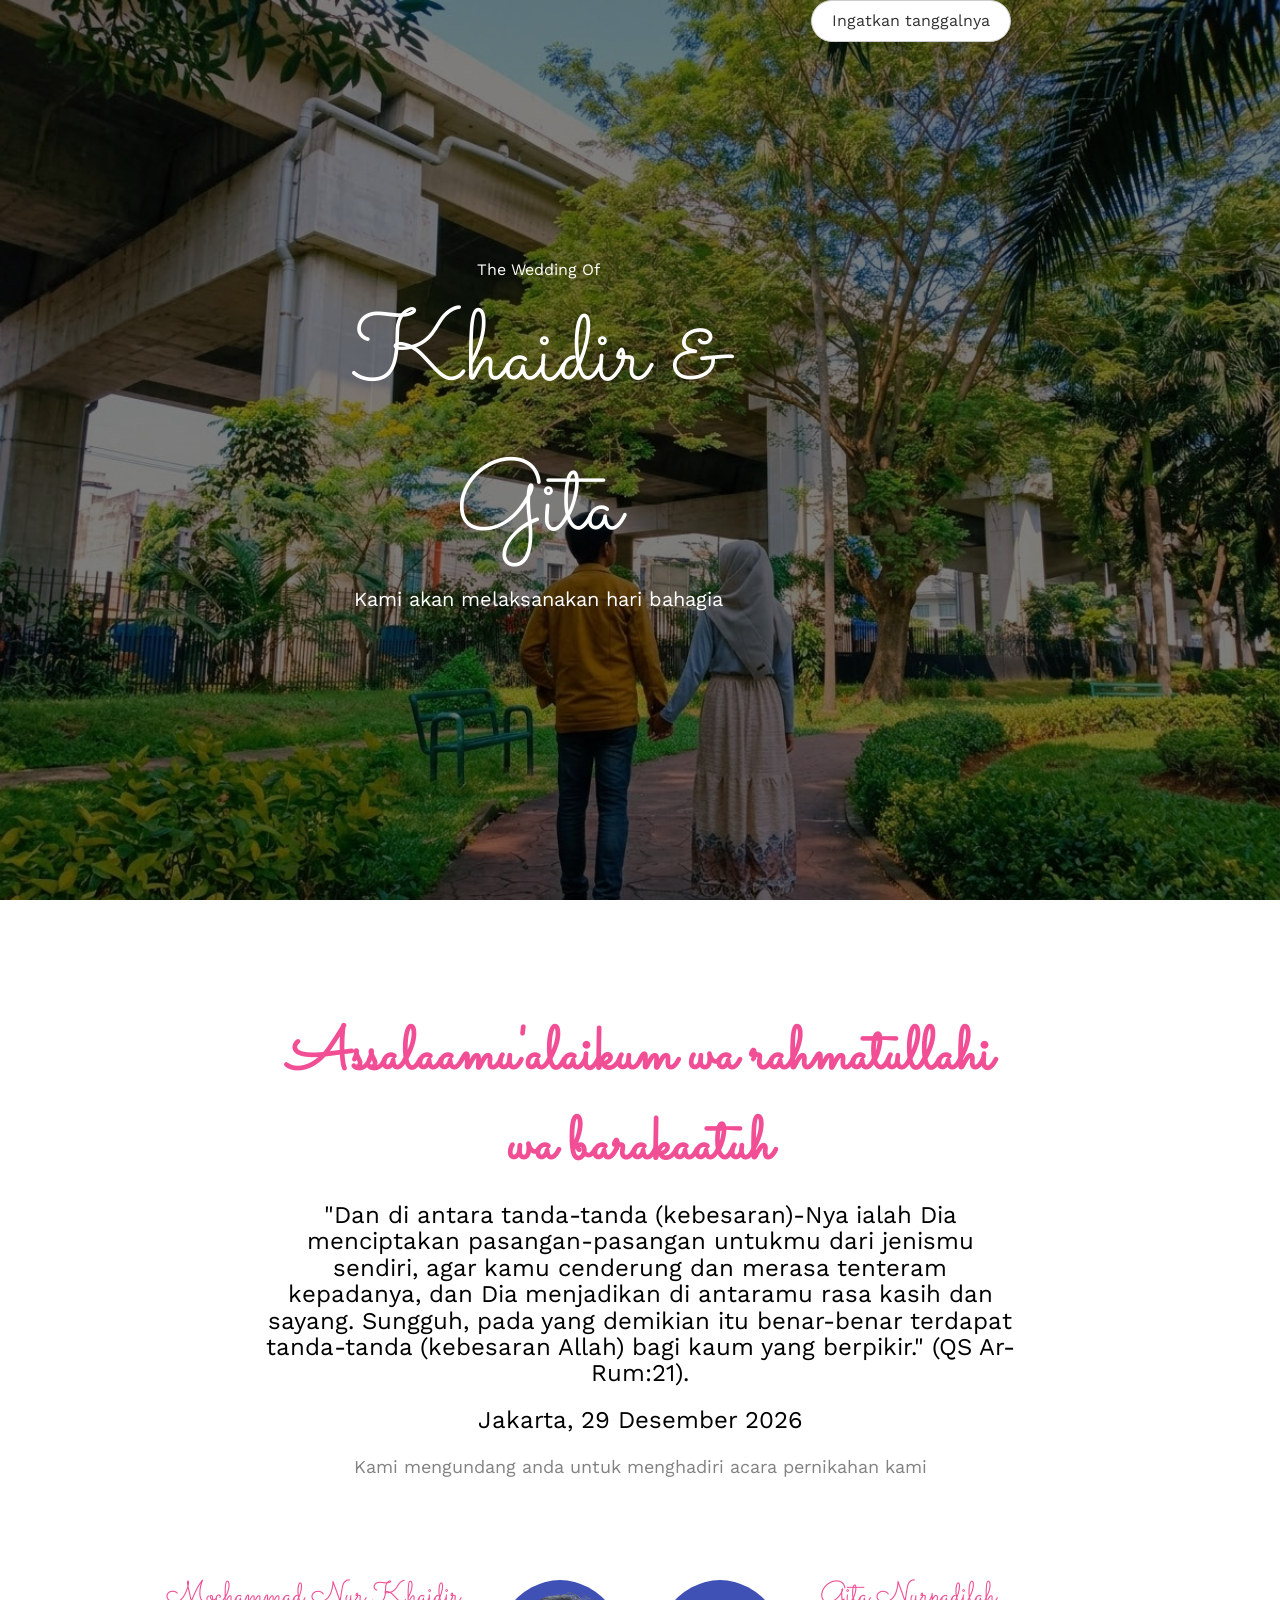
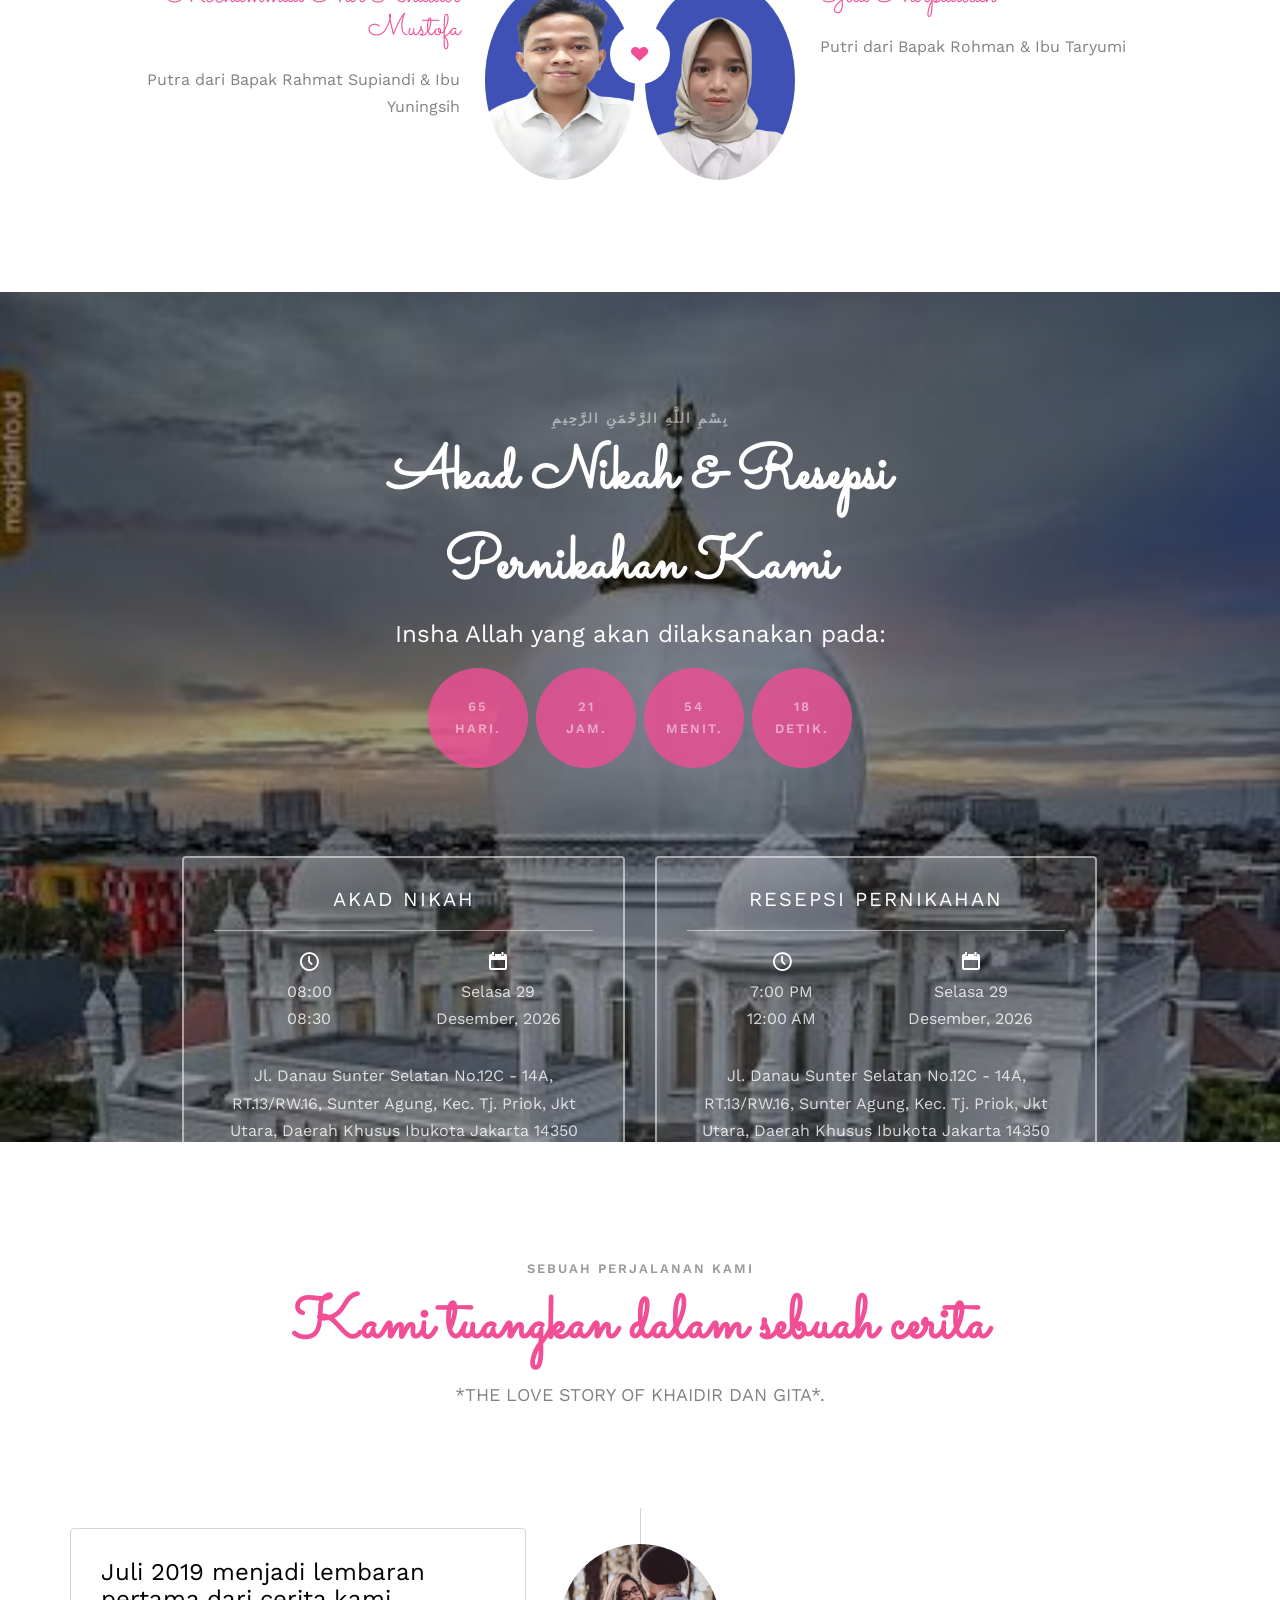
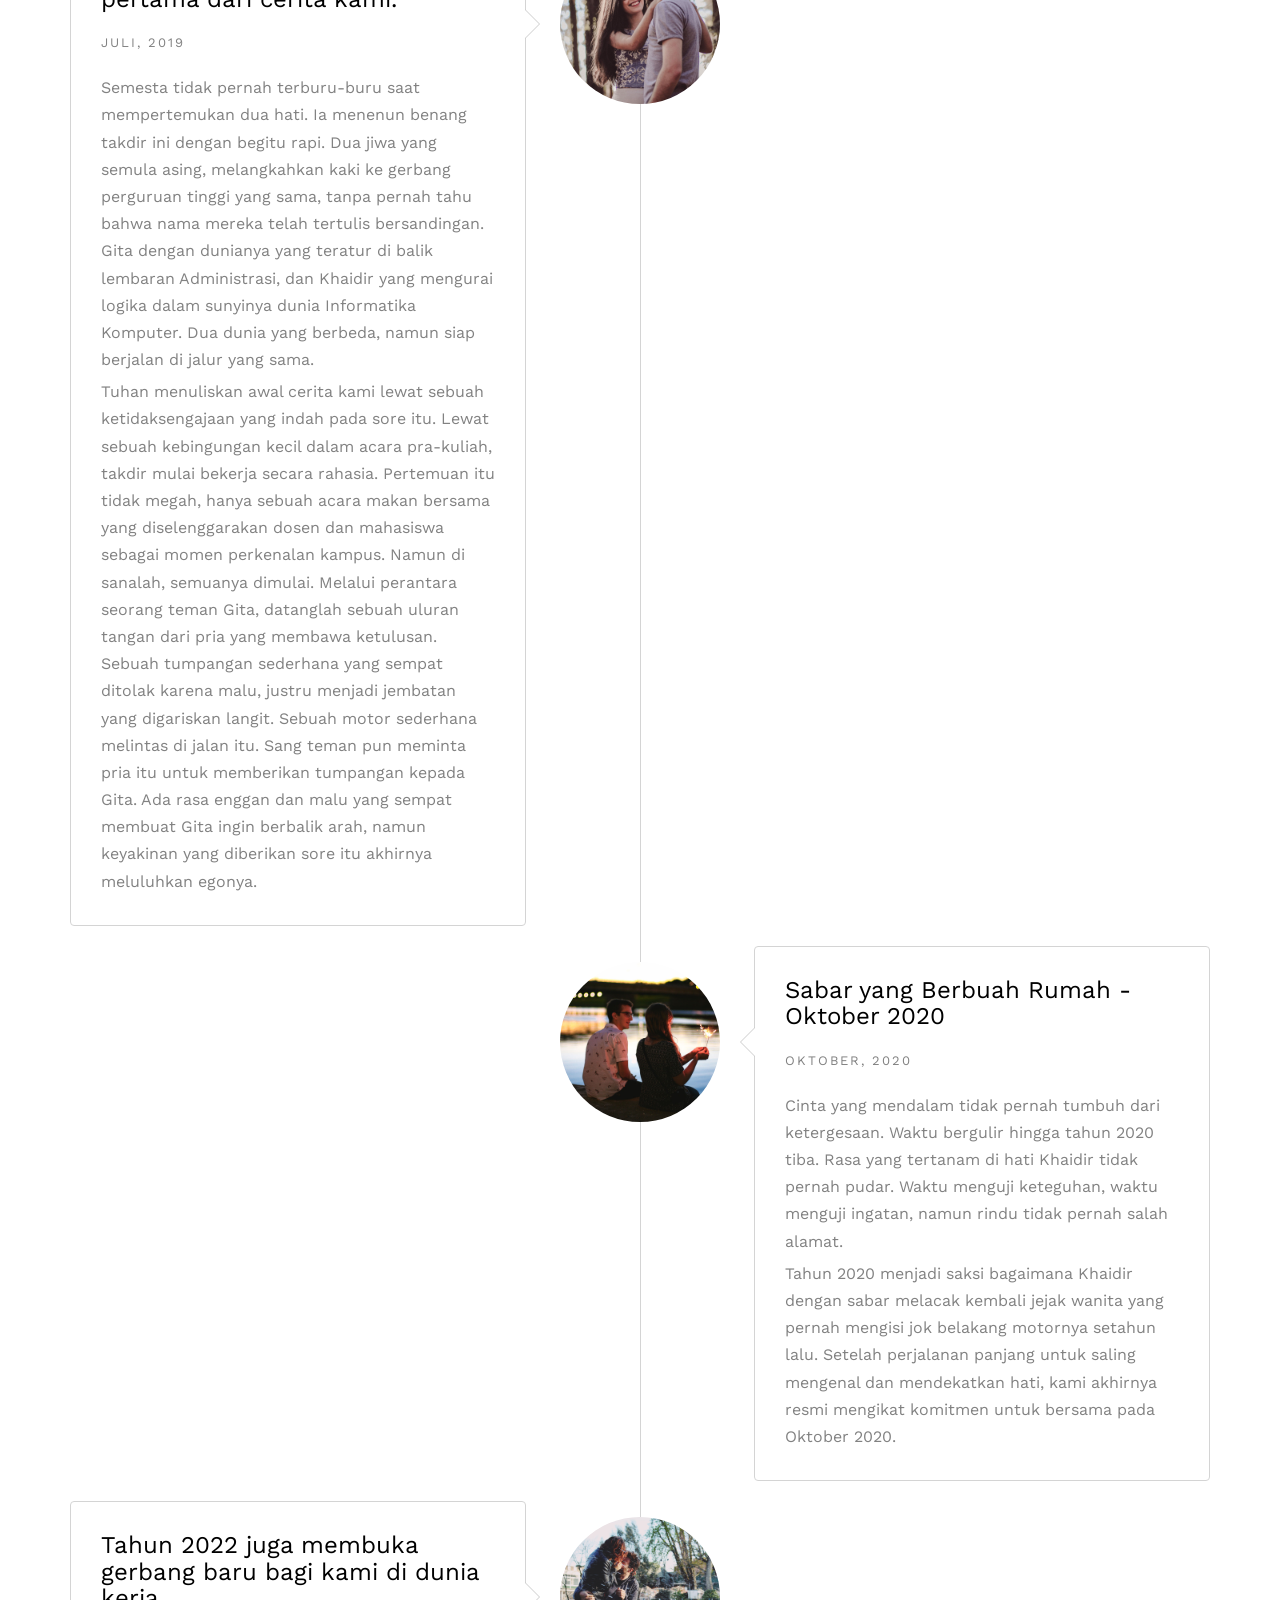
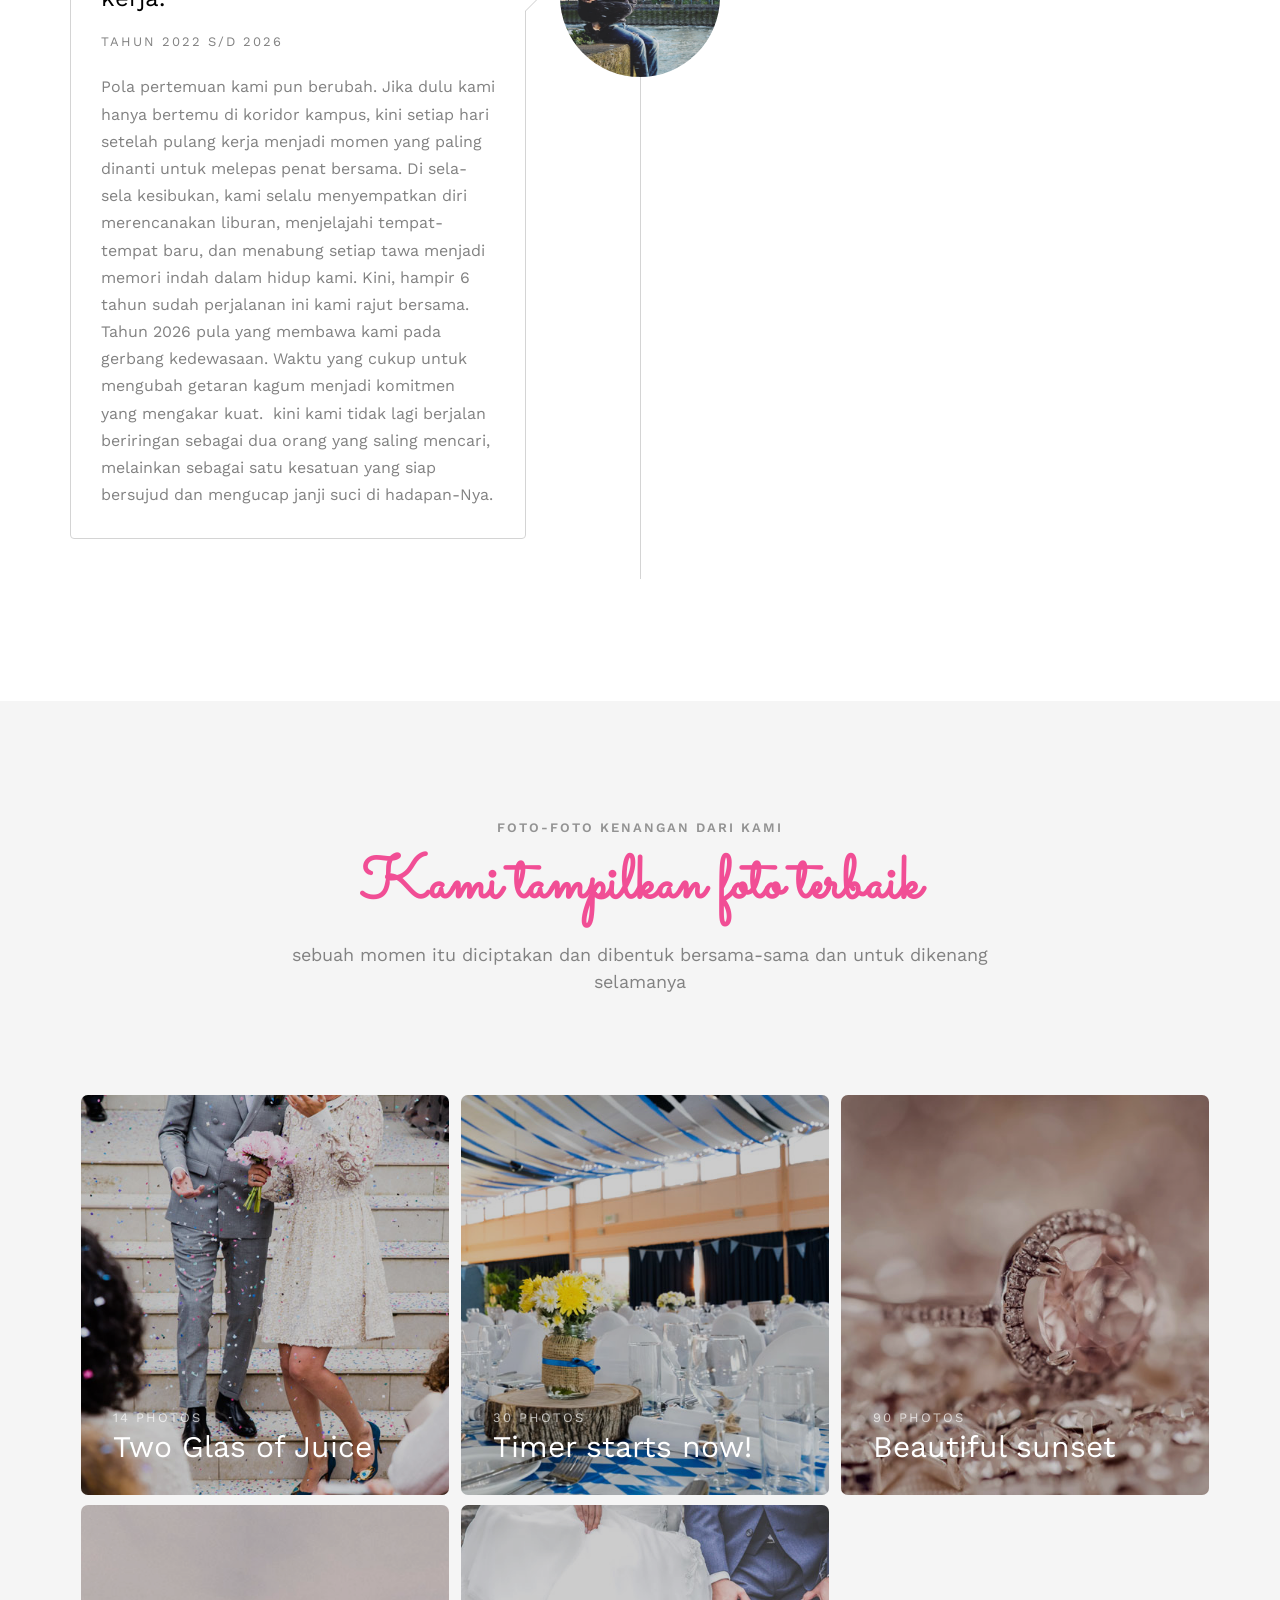
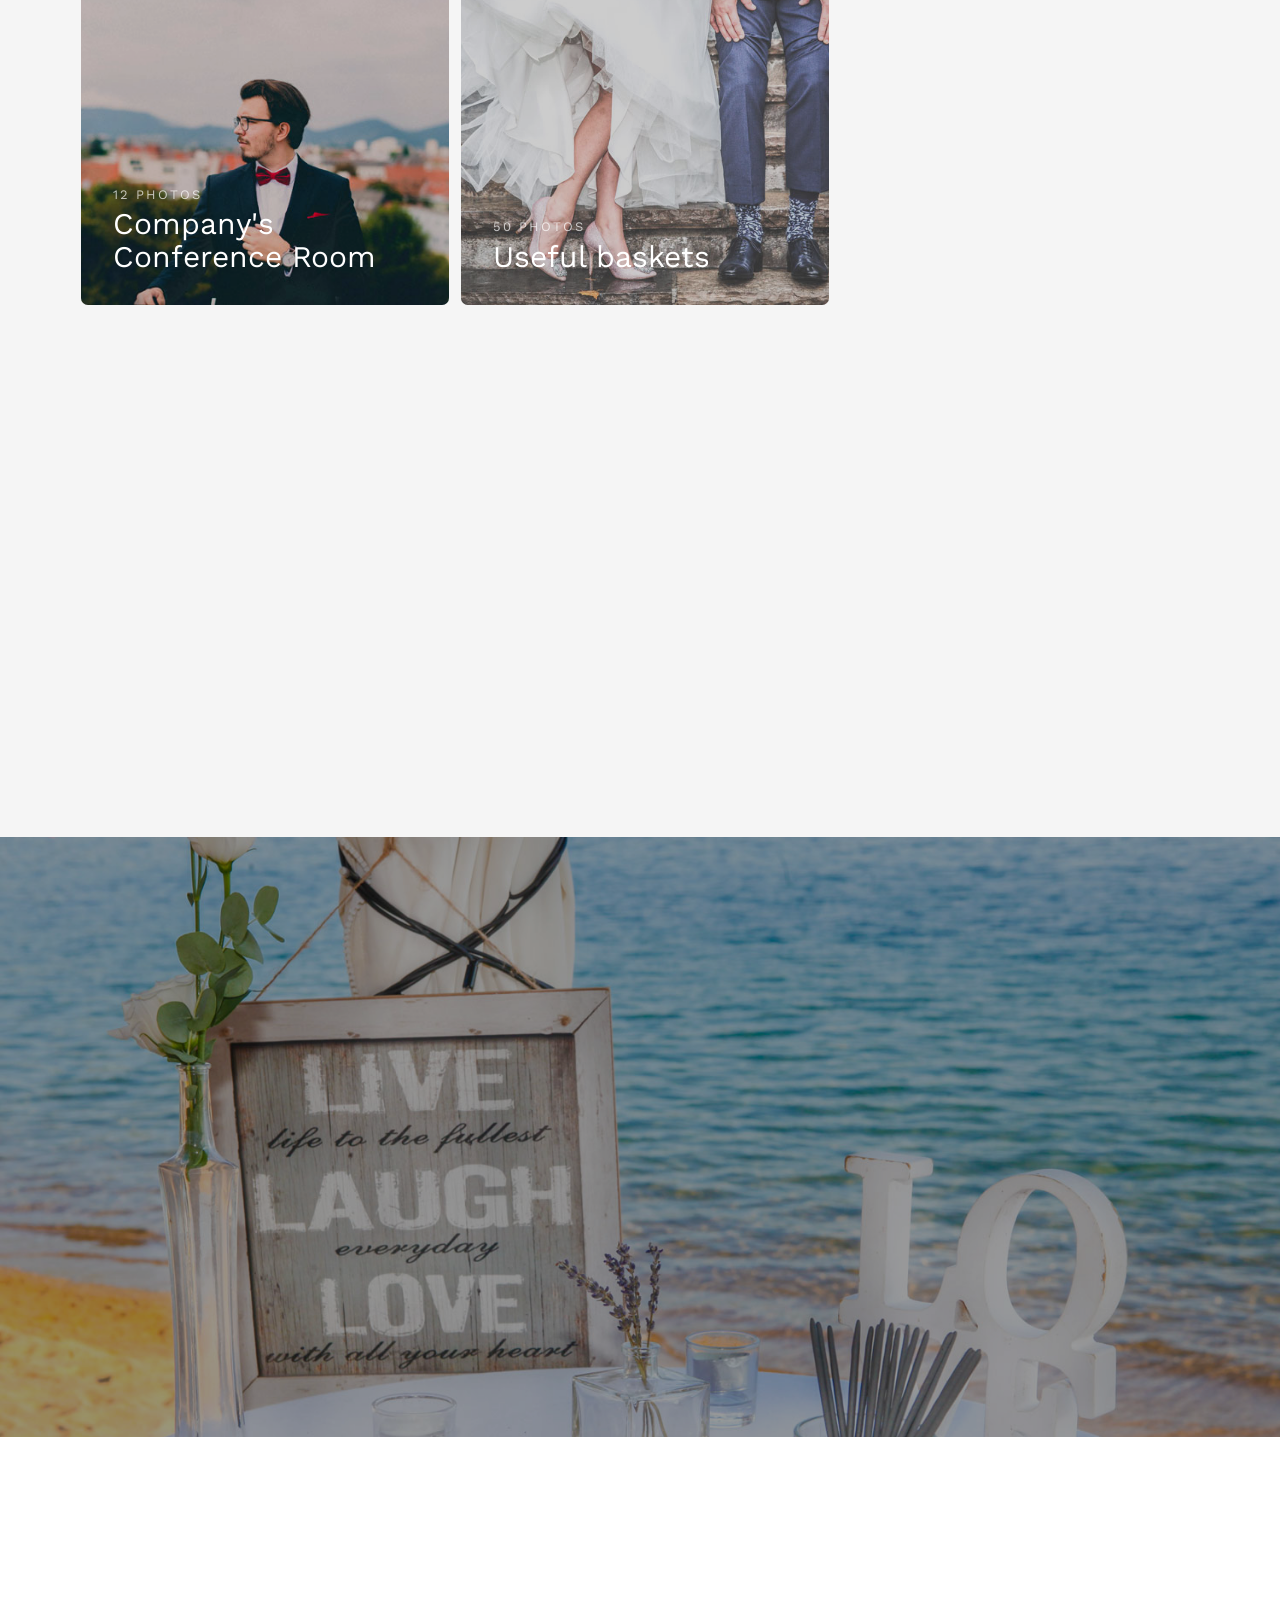
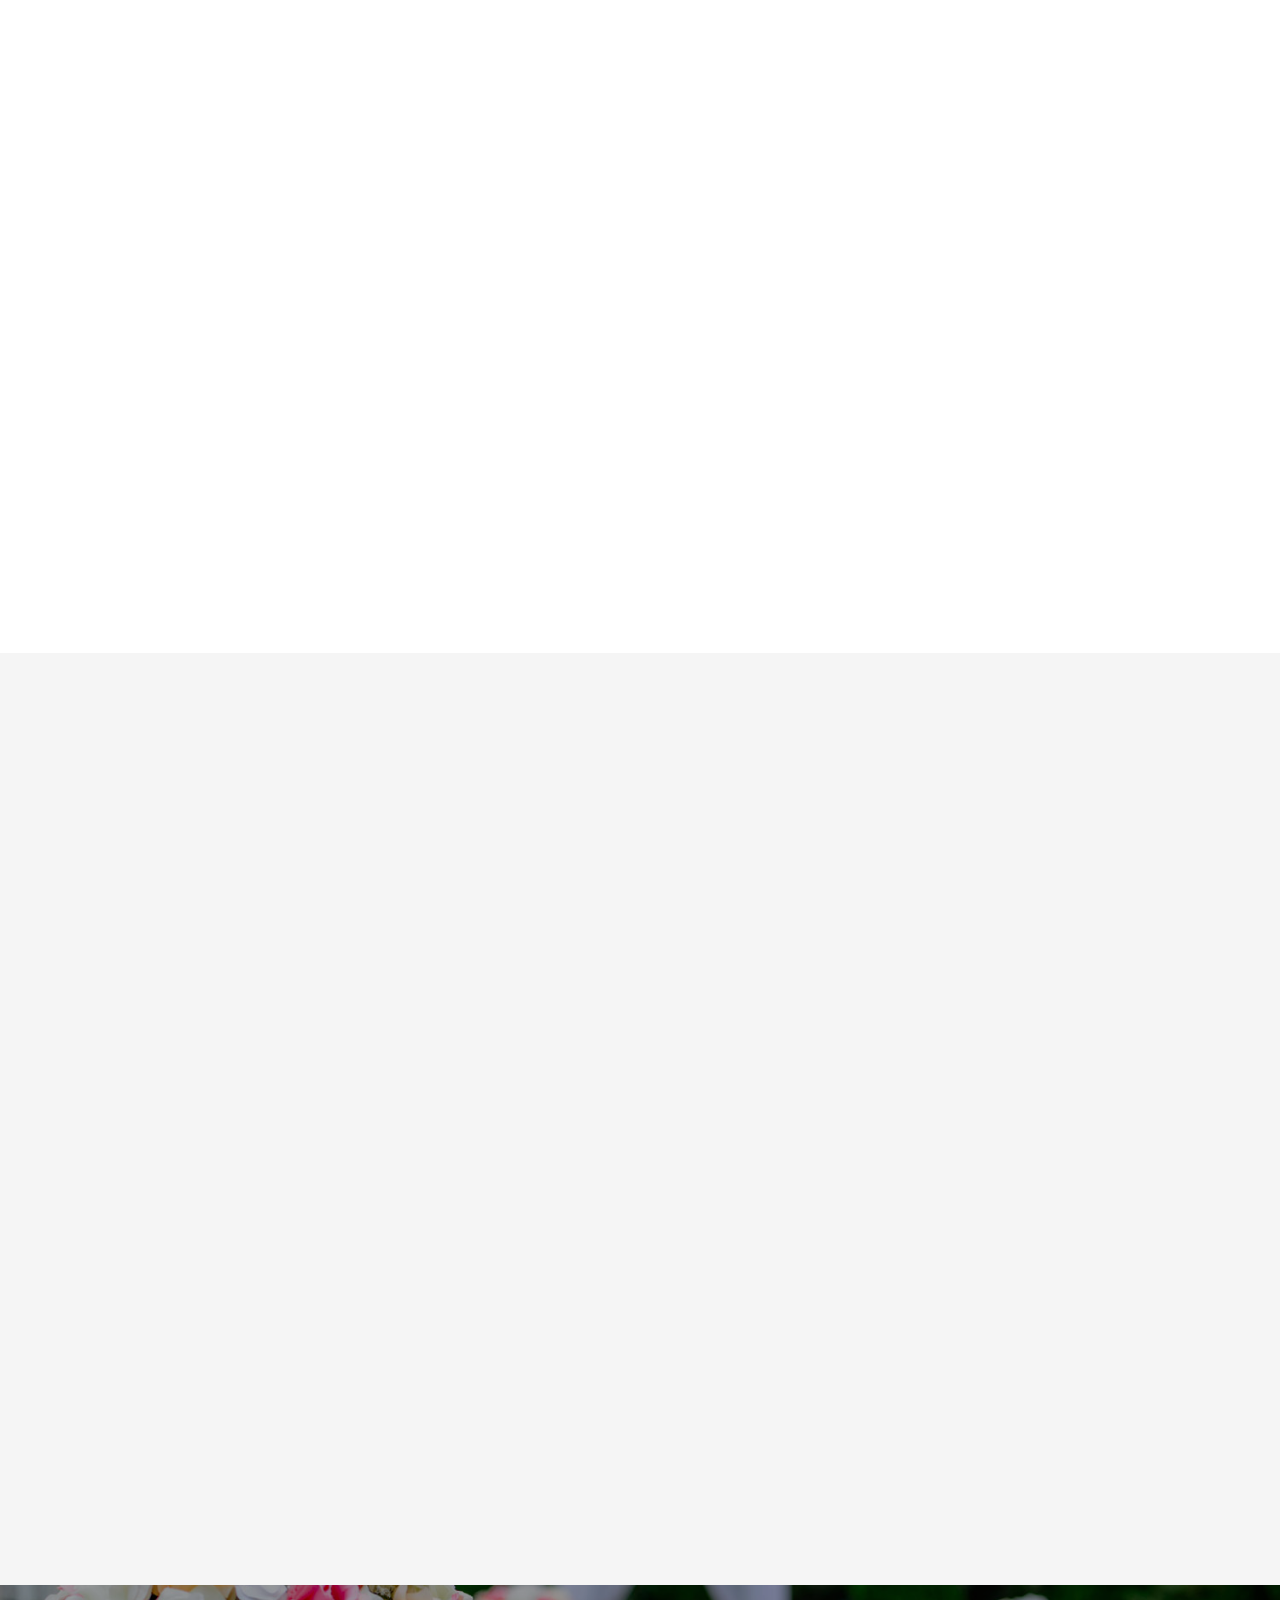
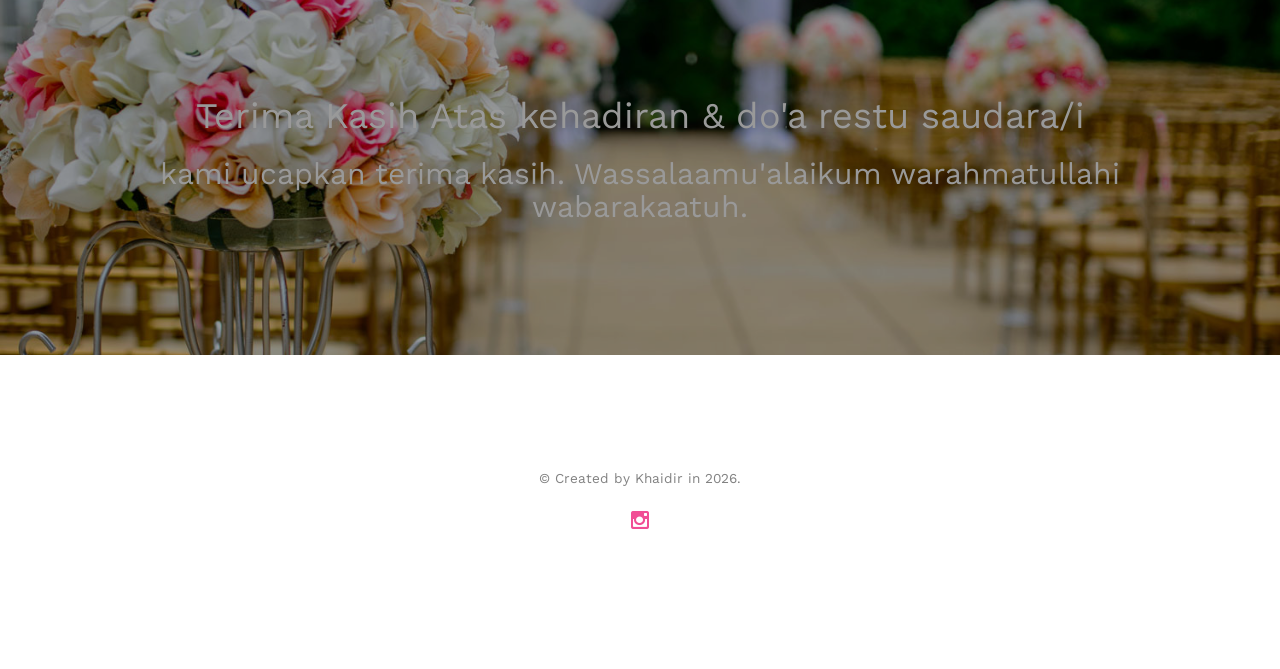
==== commit fd6e7f5d: "Update index.html" ====
--- a/index.html
+++ b/index.html
@@ -114,8 +114,8 @@
 							<h1>Khaidir &amp; Gita</h1>
 							<h2>Kami akan melaksanakan hari bahagia</h2>
 						</div>
-					</div>
-					<p><a href="#tanggal" class="btn btn-default btn-sm">Ingatkan tanggalnya</a></p>
+						<p><a href="#tanggal" class="btn btn-default btn-sm">Ingatkan tanggalnya</a></p>
+					</div>
 				</div>
 			</div>
 		</div>
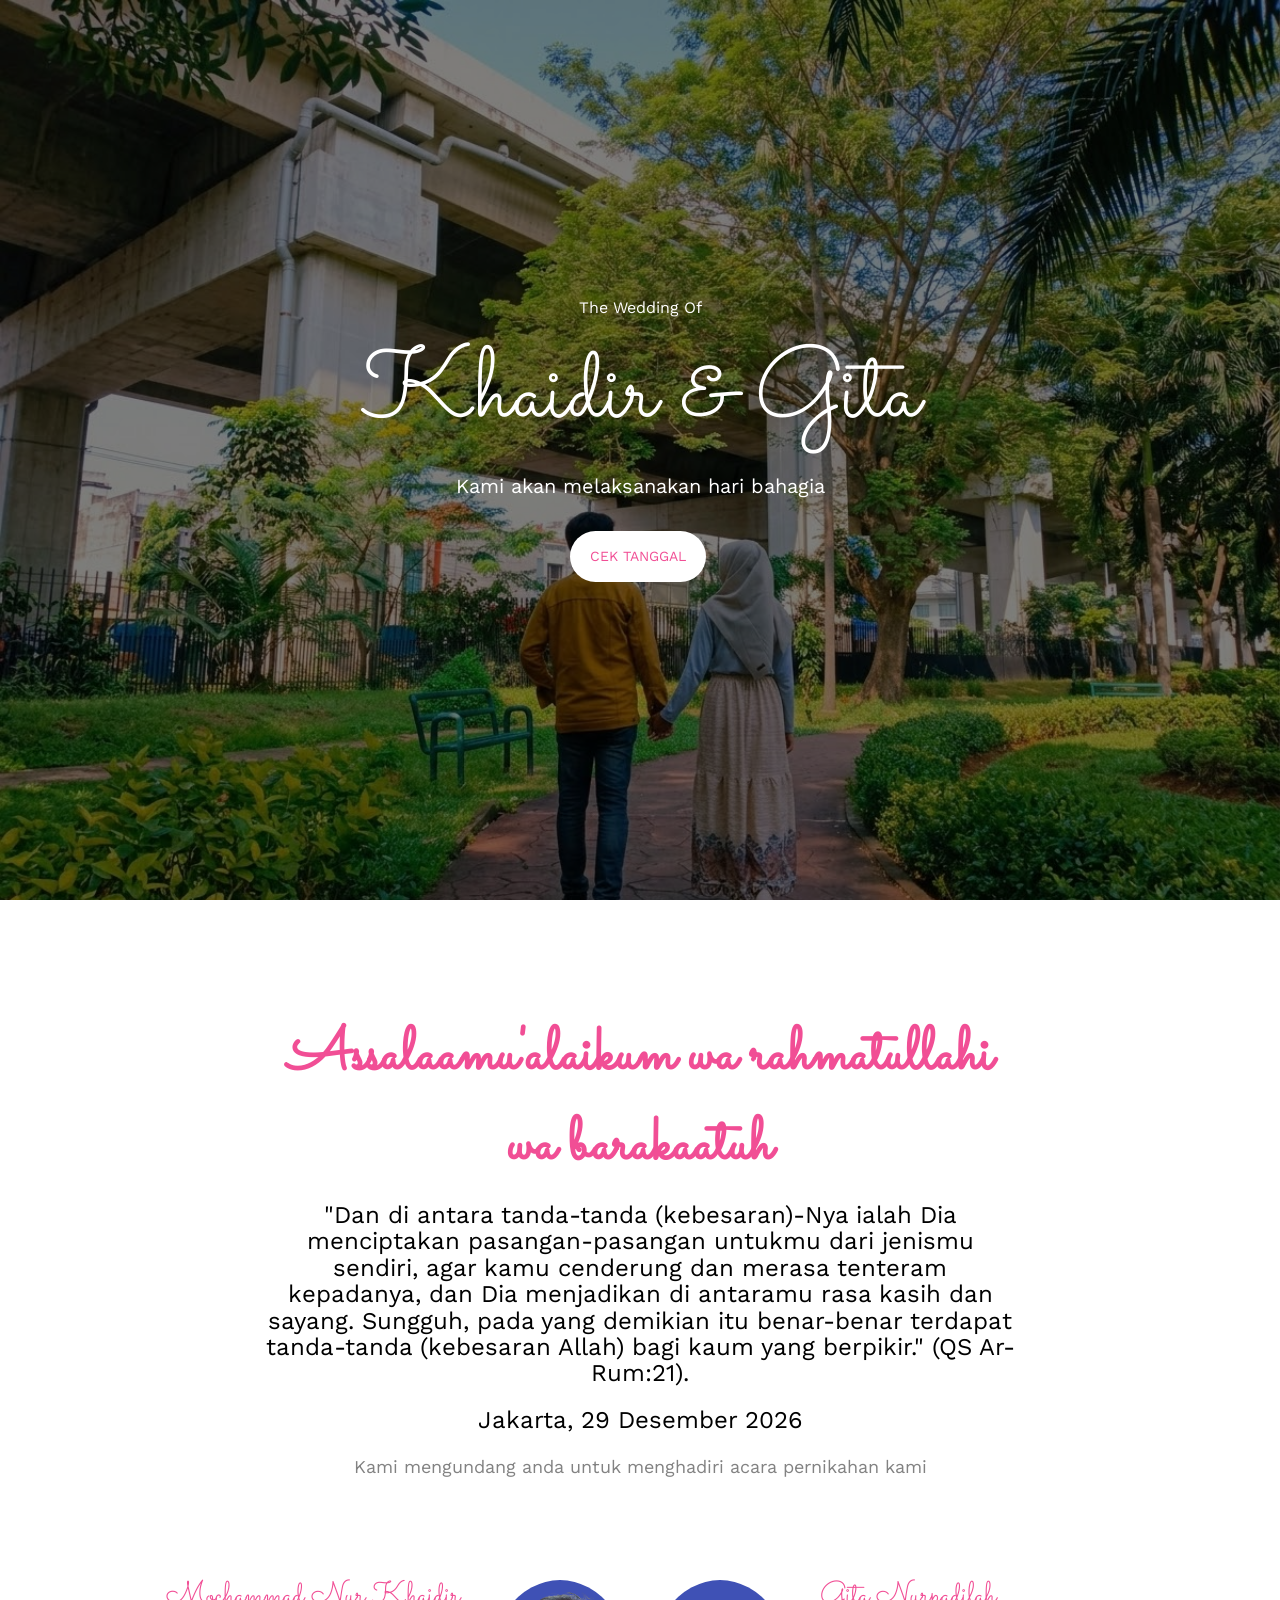
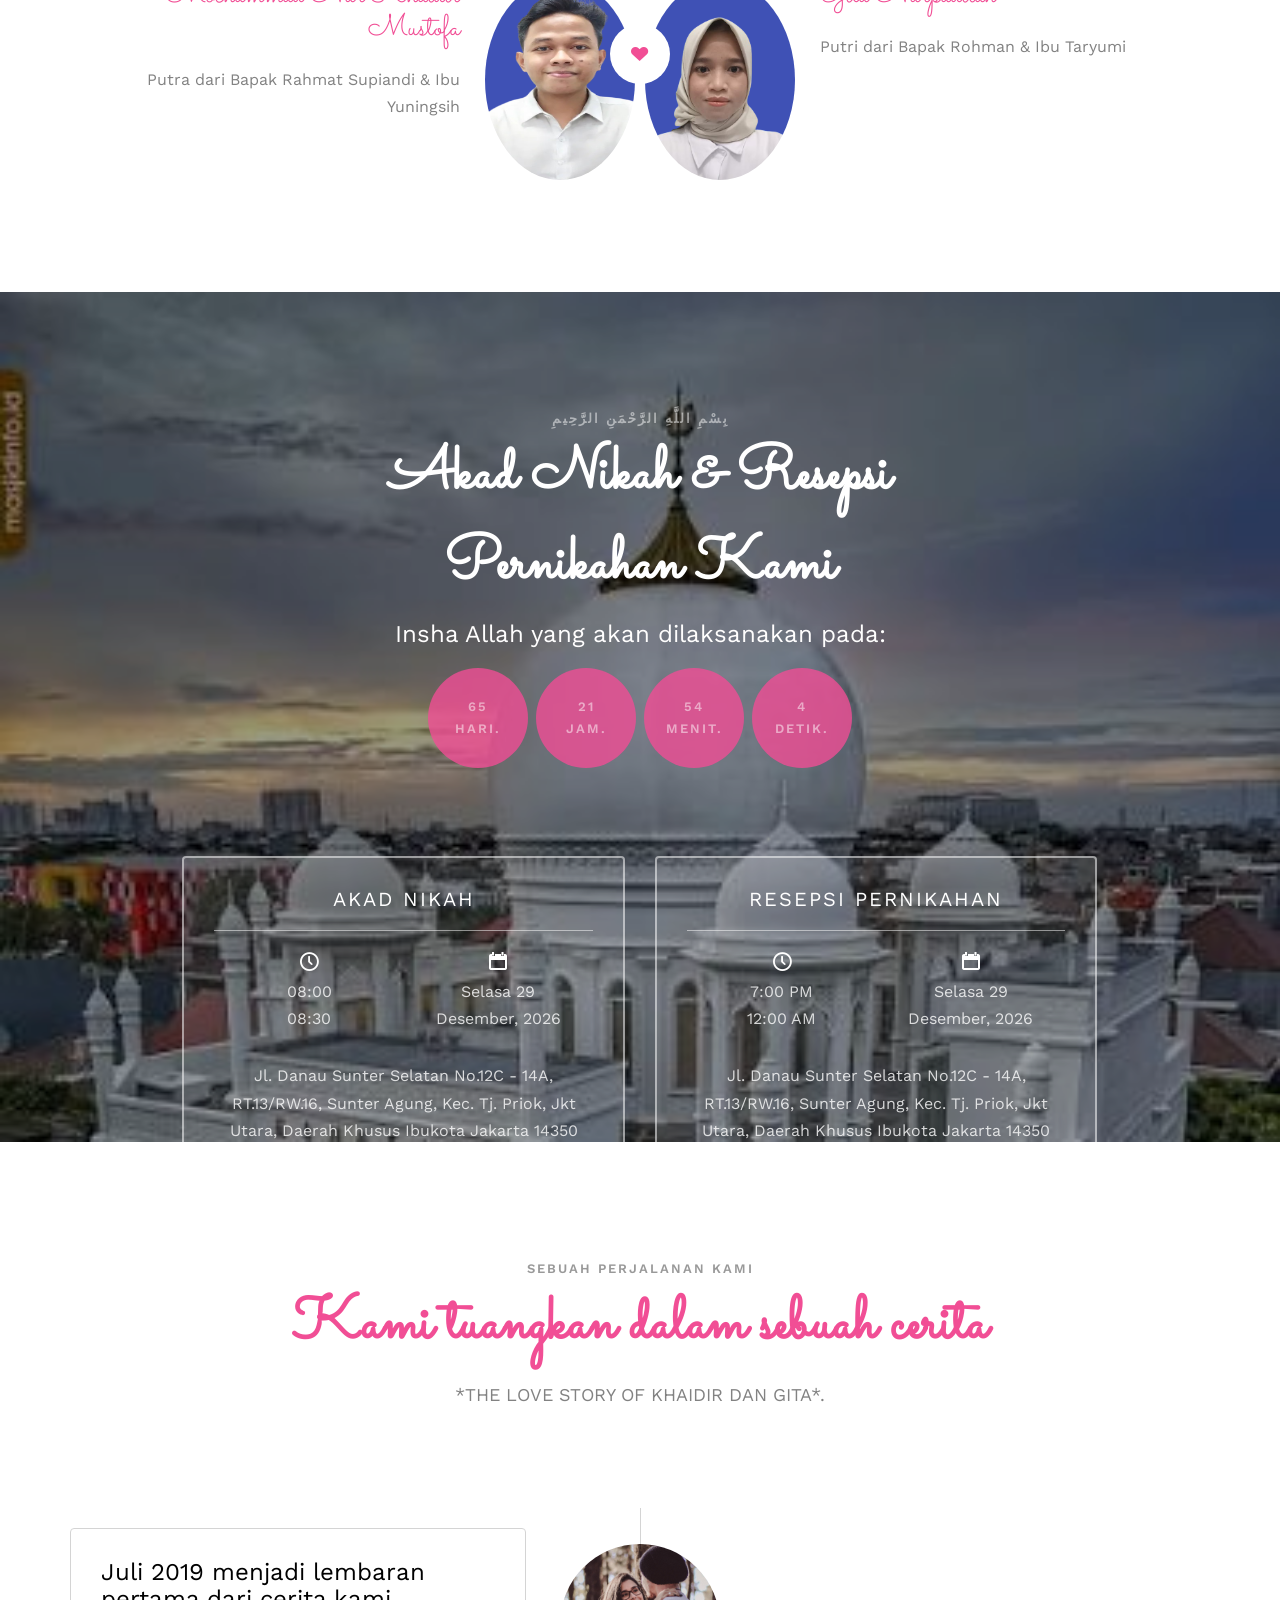
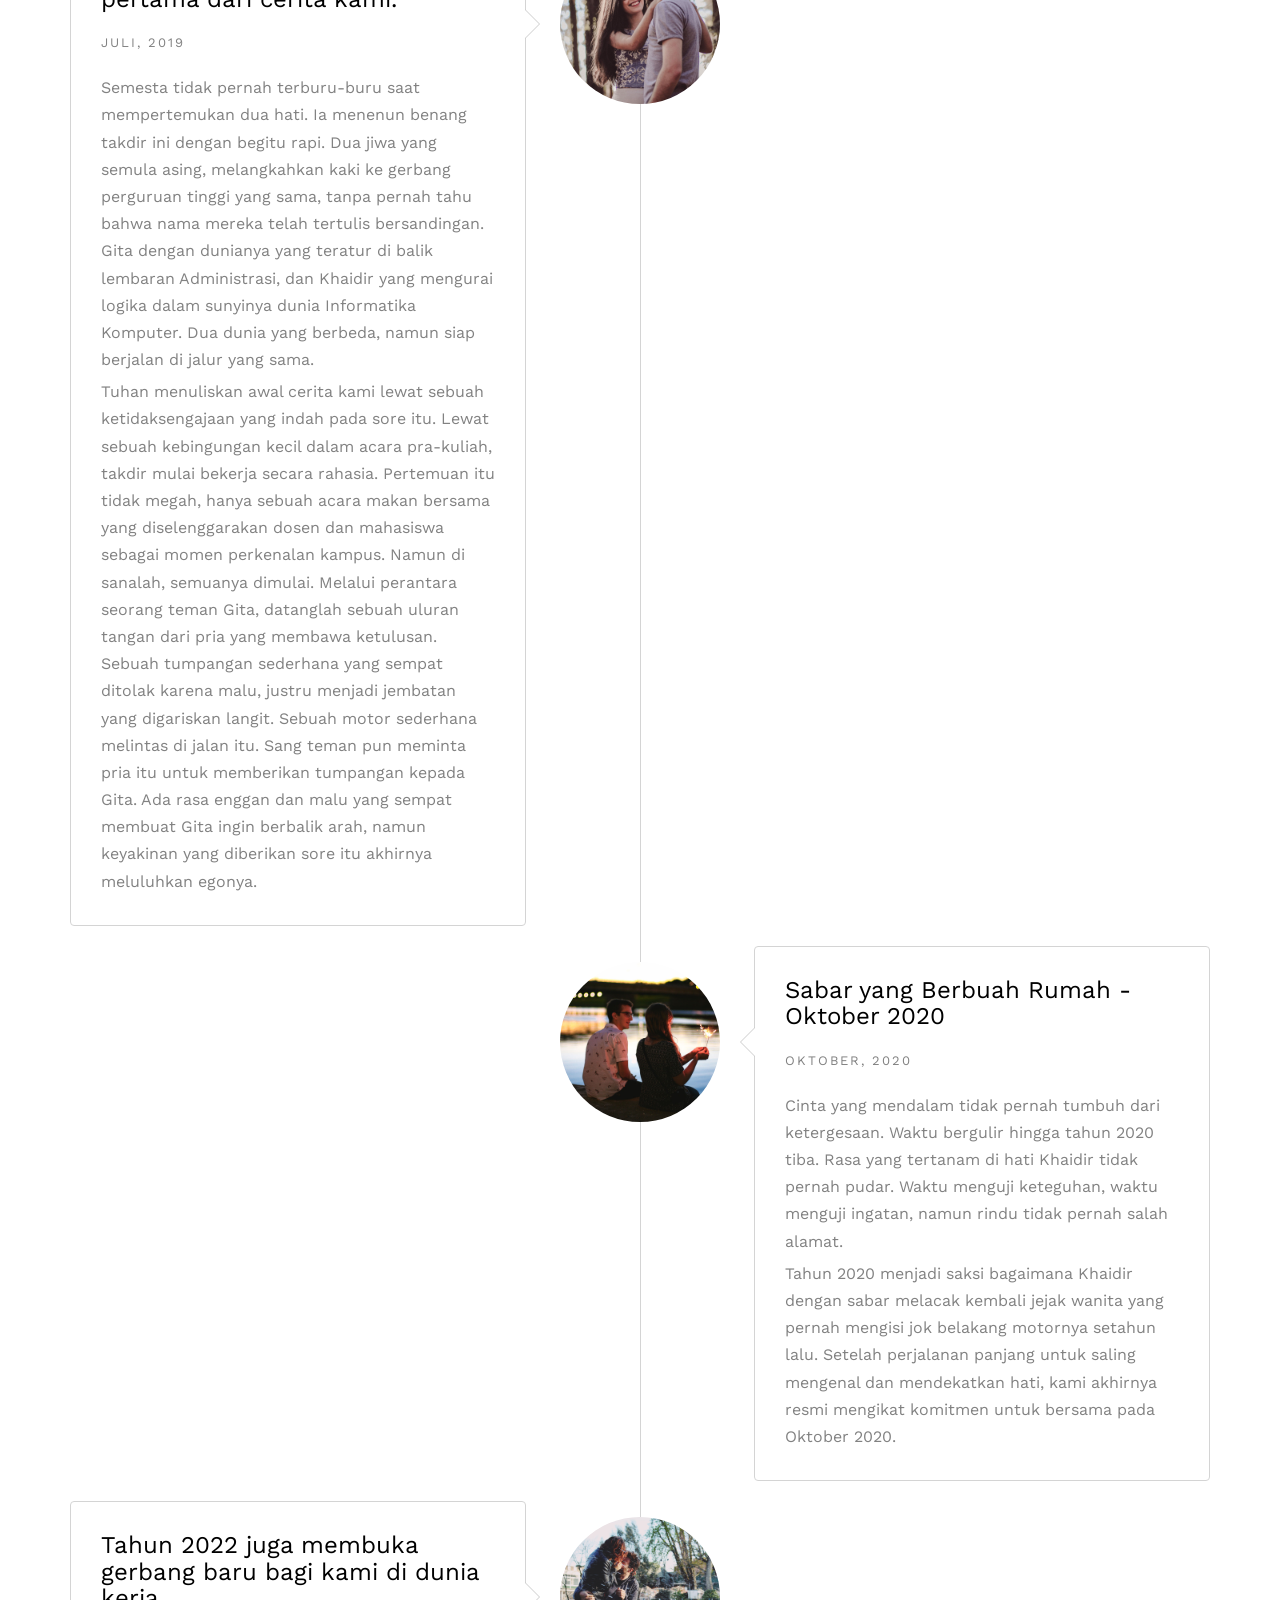
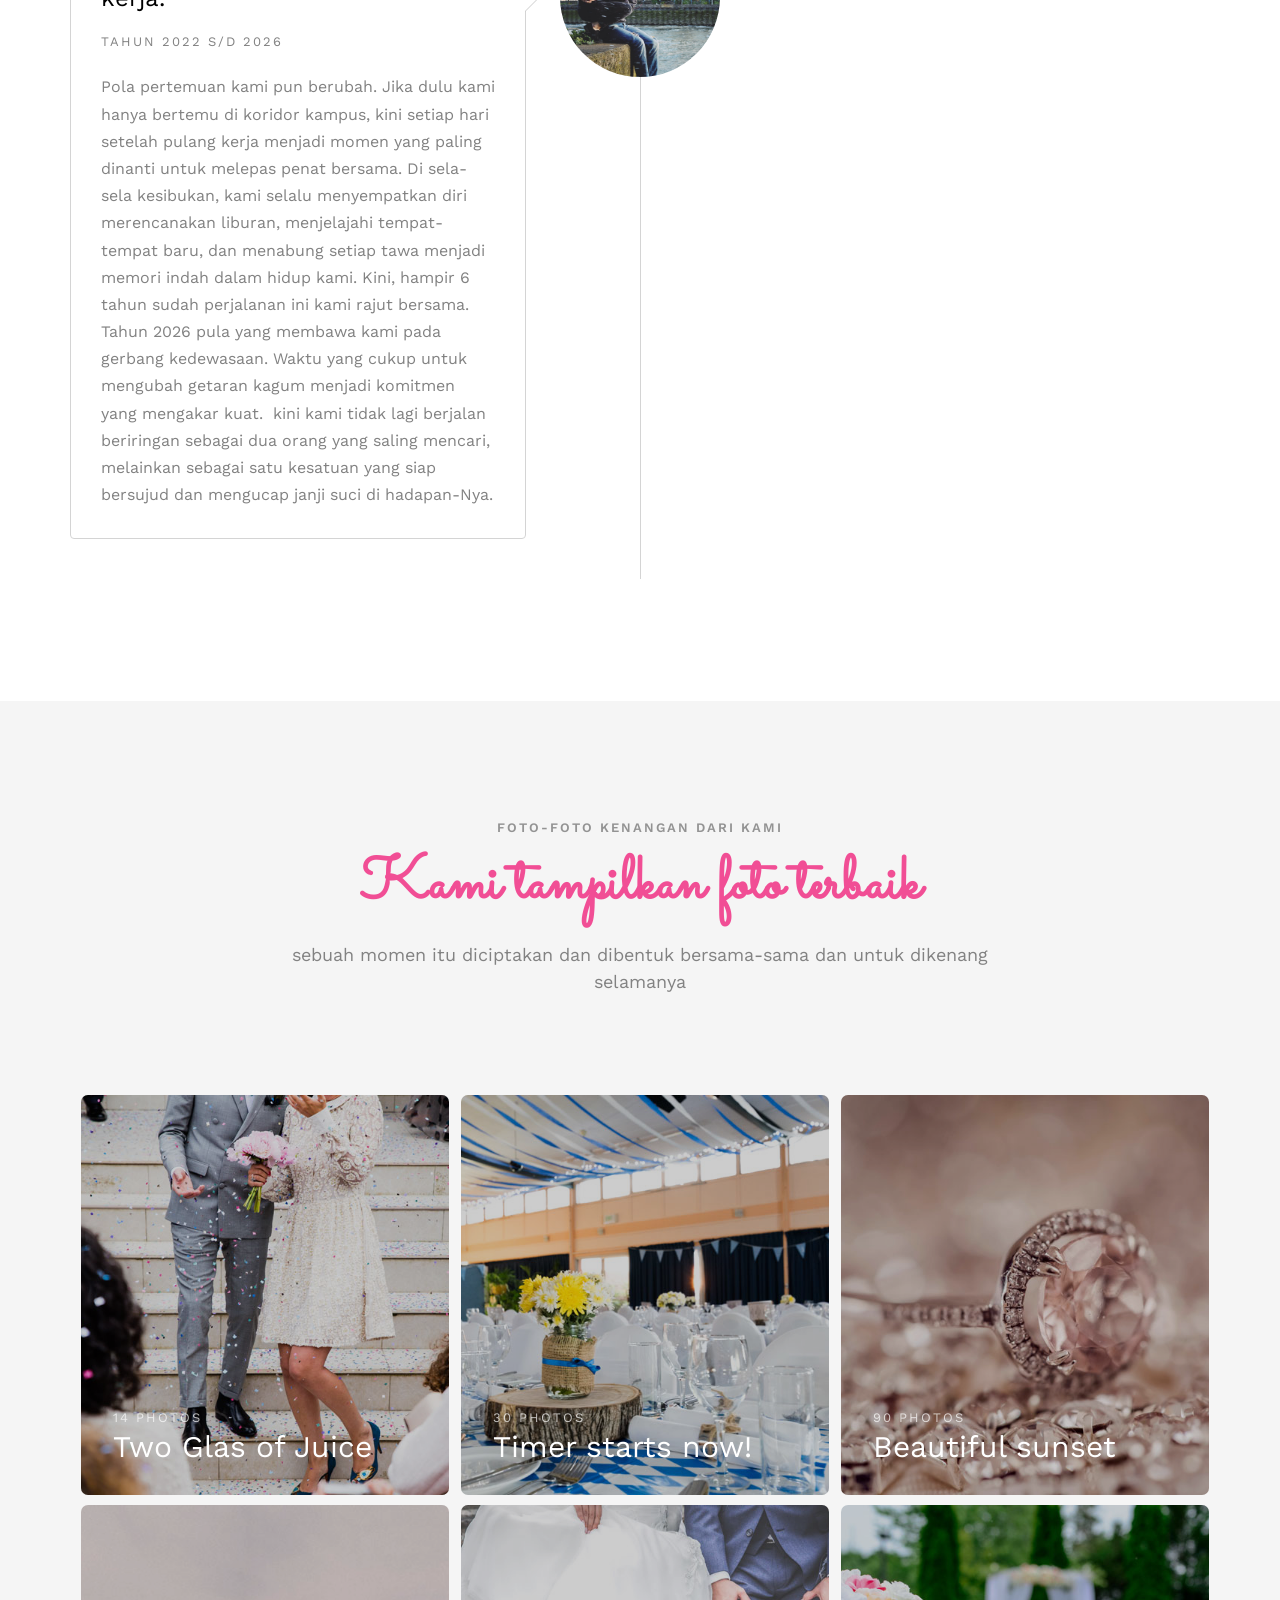
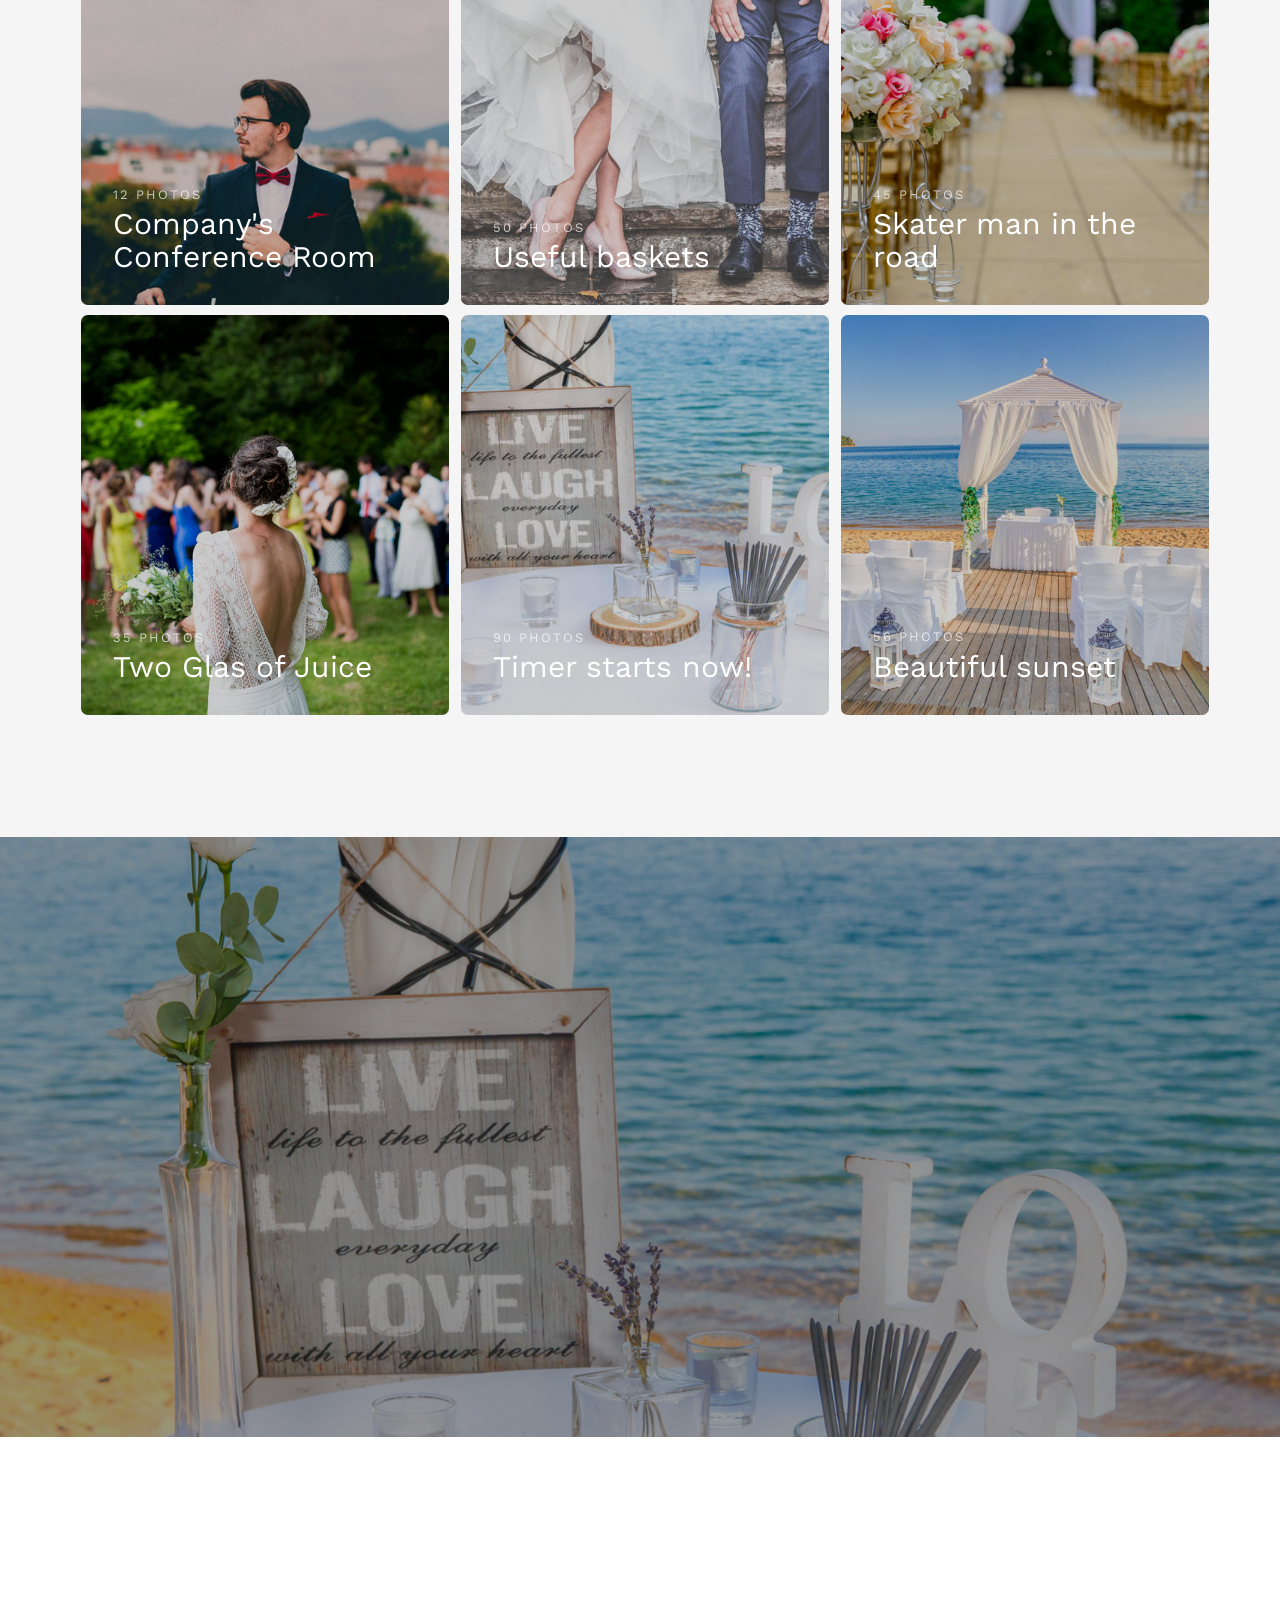
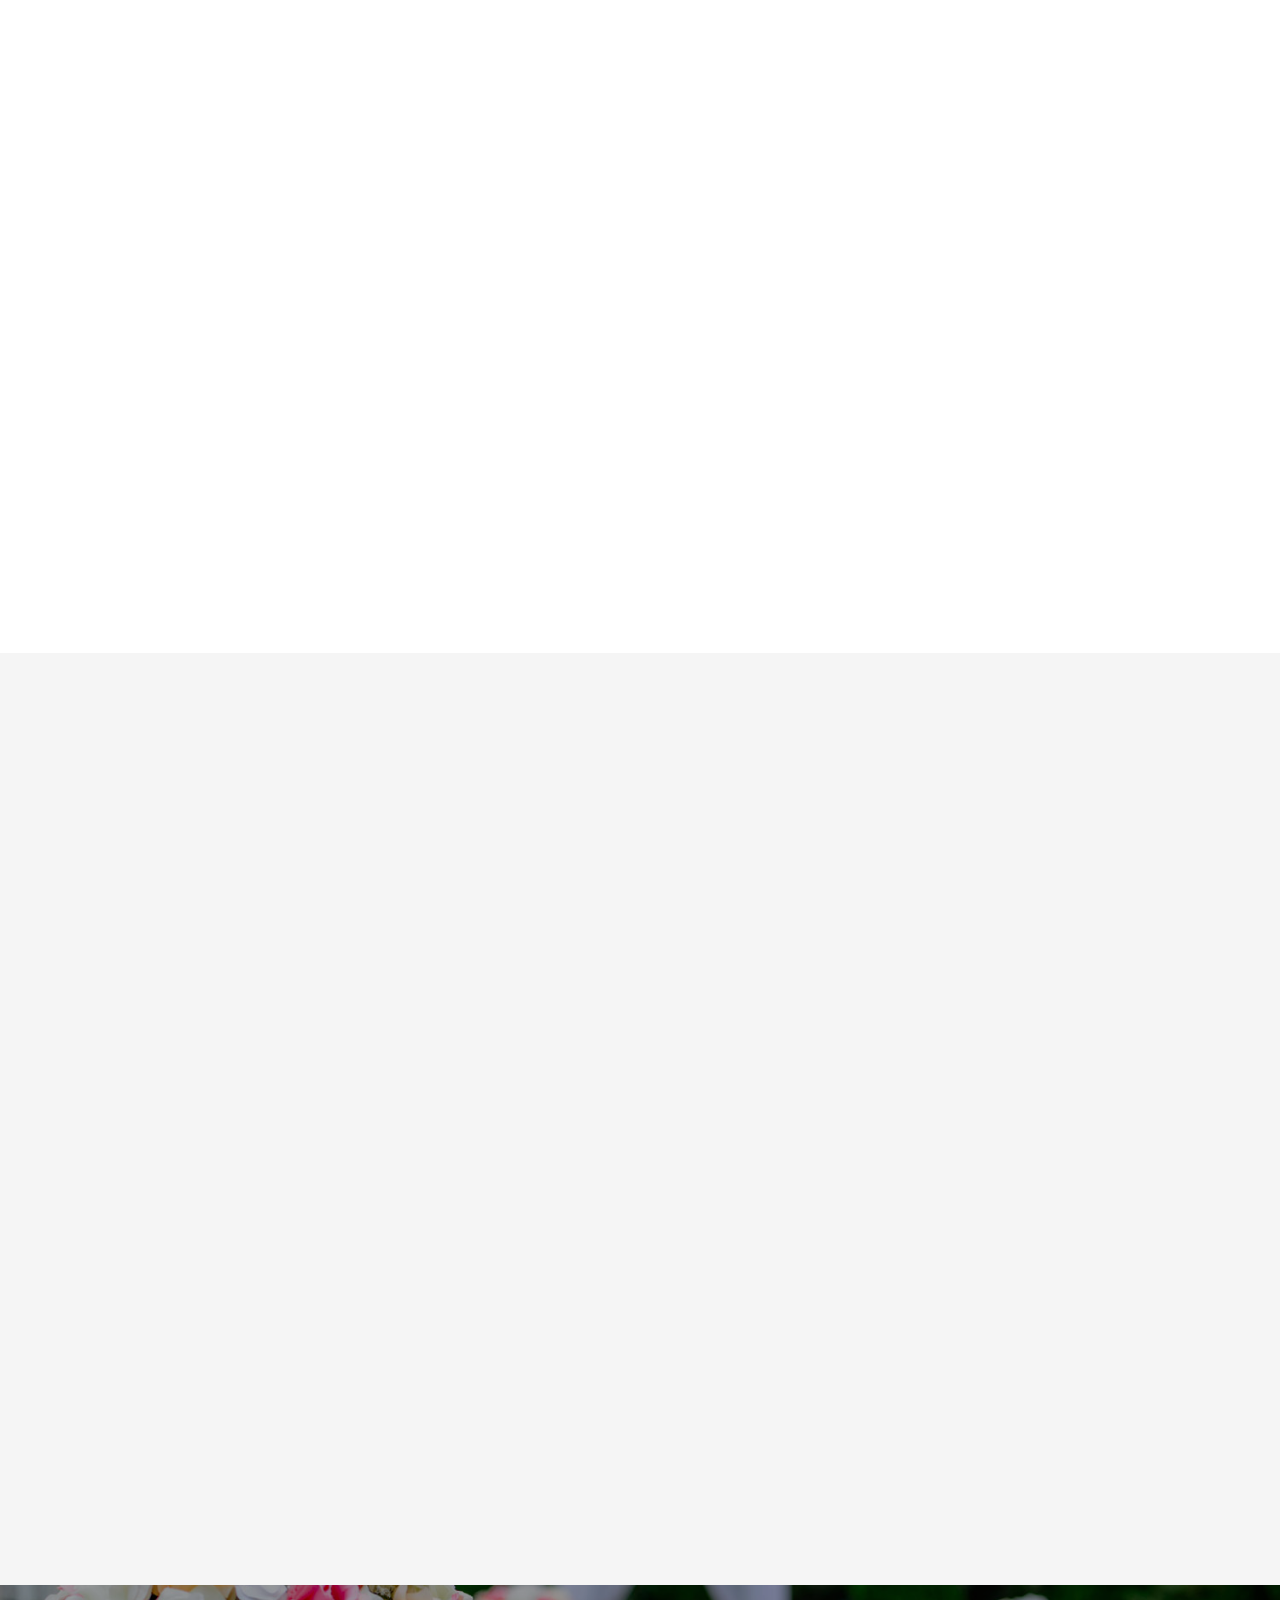
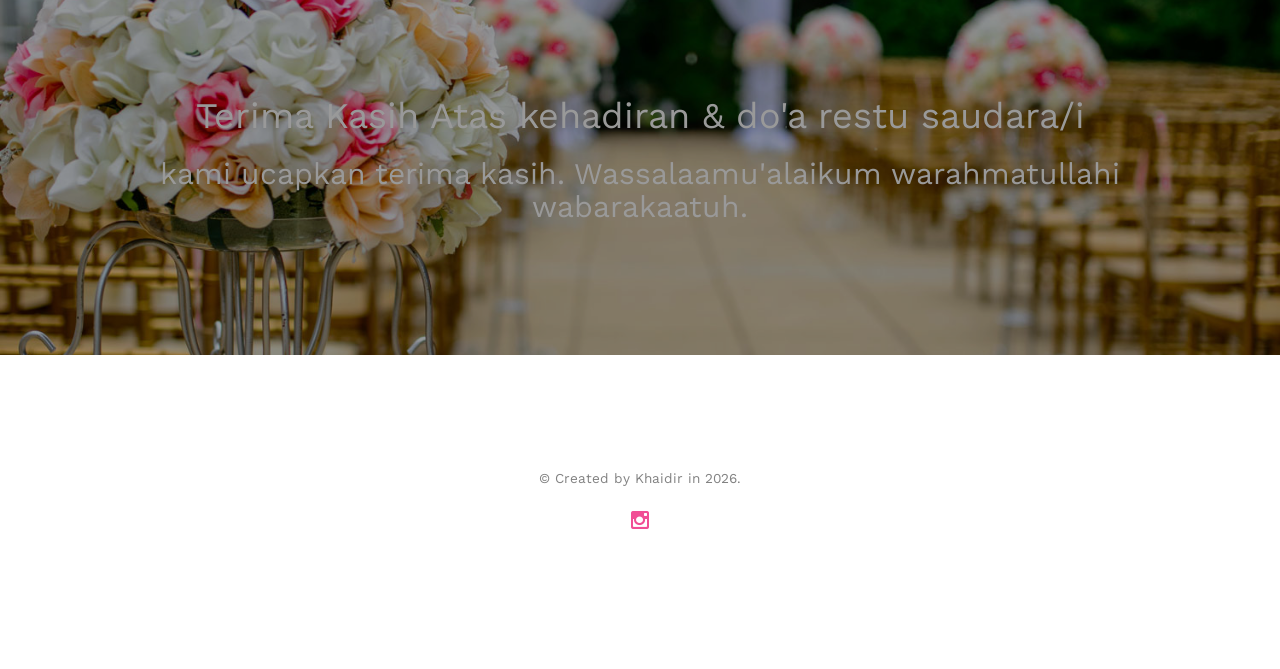
==== commit 7cd9318e: "Update index.html" ====
--- a/index.html
+++ b/index.html
@@ -113,8 +113,8 @@
 							<span style="color: #fffefe;">The Wedding Of</span>
 							<h1>Khaidir &amp; Gita</h1>
 							<h2>Kami akan melaksanakan hari bahagia</h2>
-						</div>
-						<p><a href="#tanggal" class="btn btn-default btn-sm">Ingatkan tanggalnya</a></p>
+							<p><a href="#tanggal" class="btn btn-default btn-sm">Cek tanggal</a></p>
+						</div>
 					</div>
 				</div>
 			</div>
